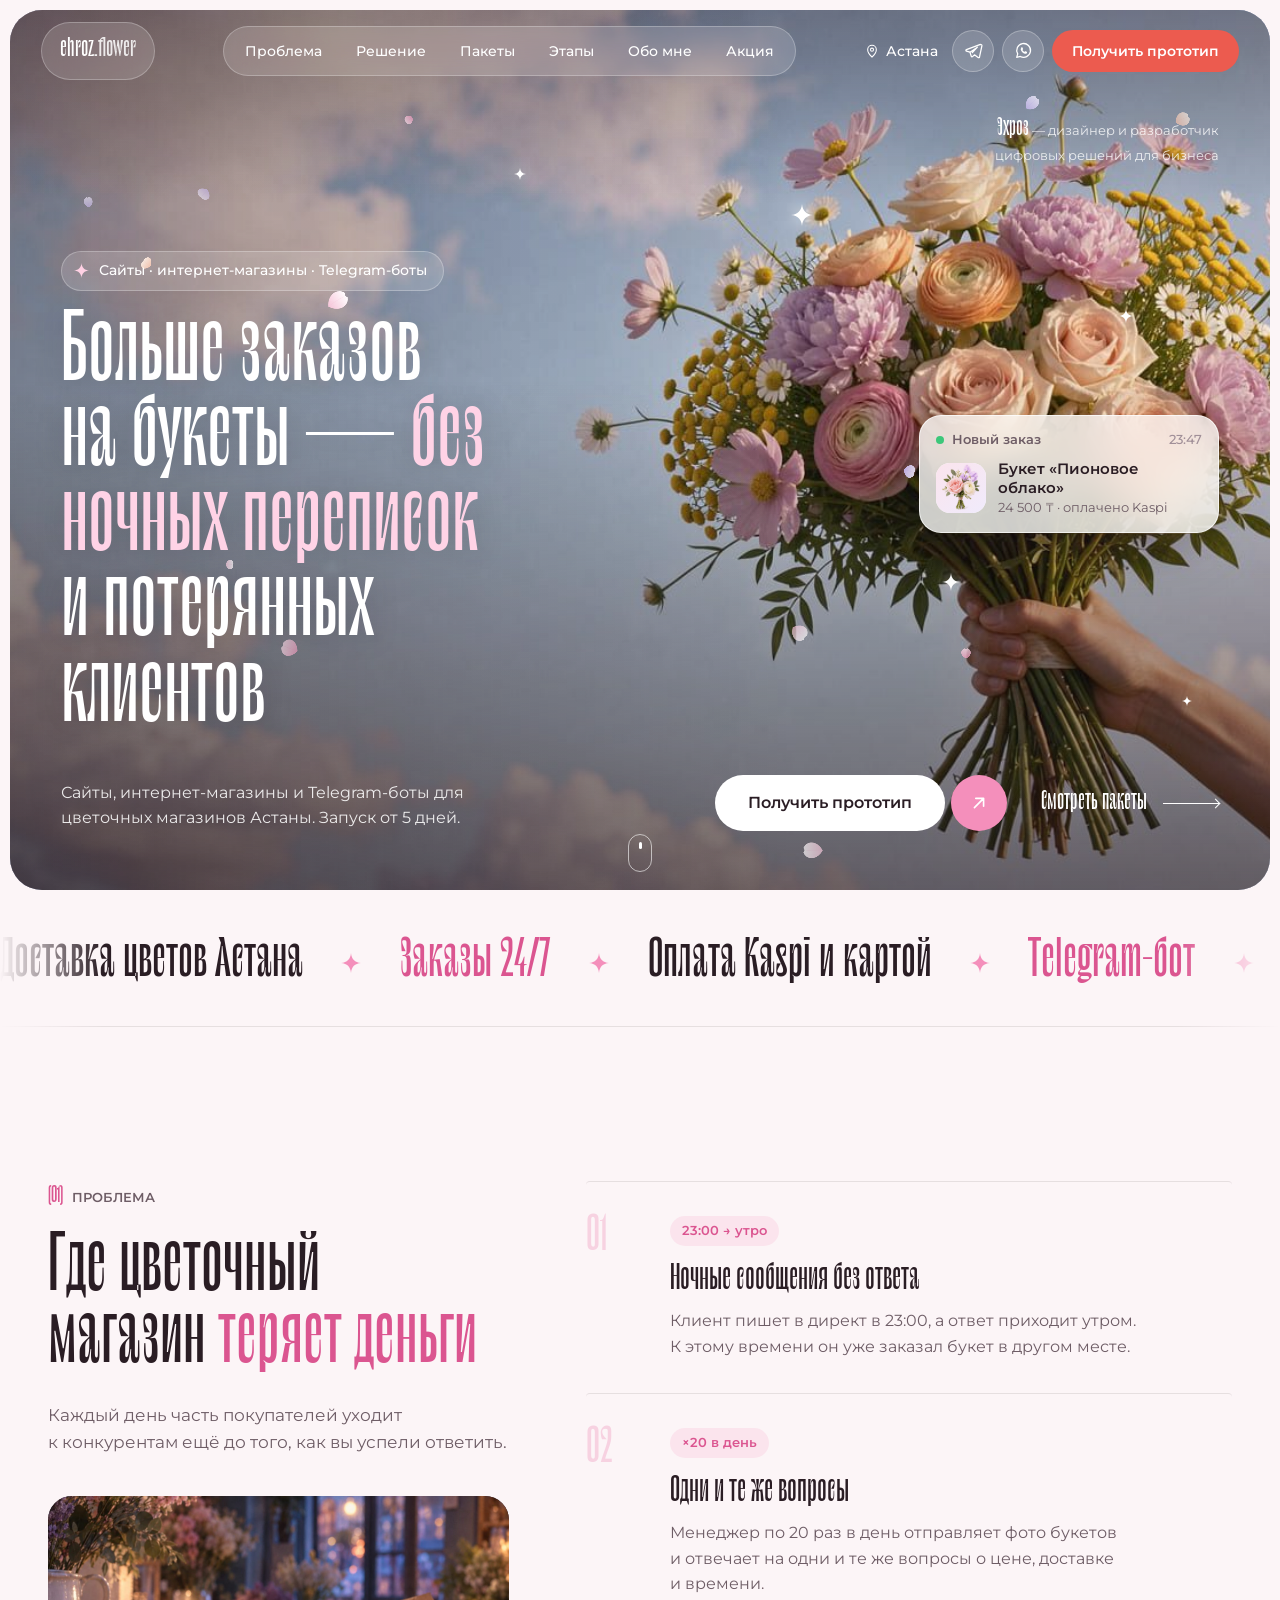
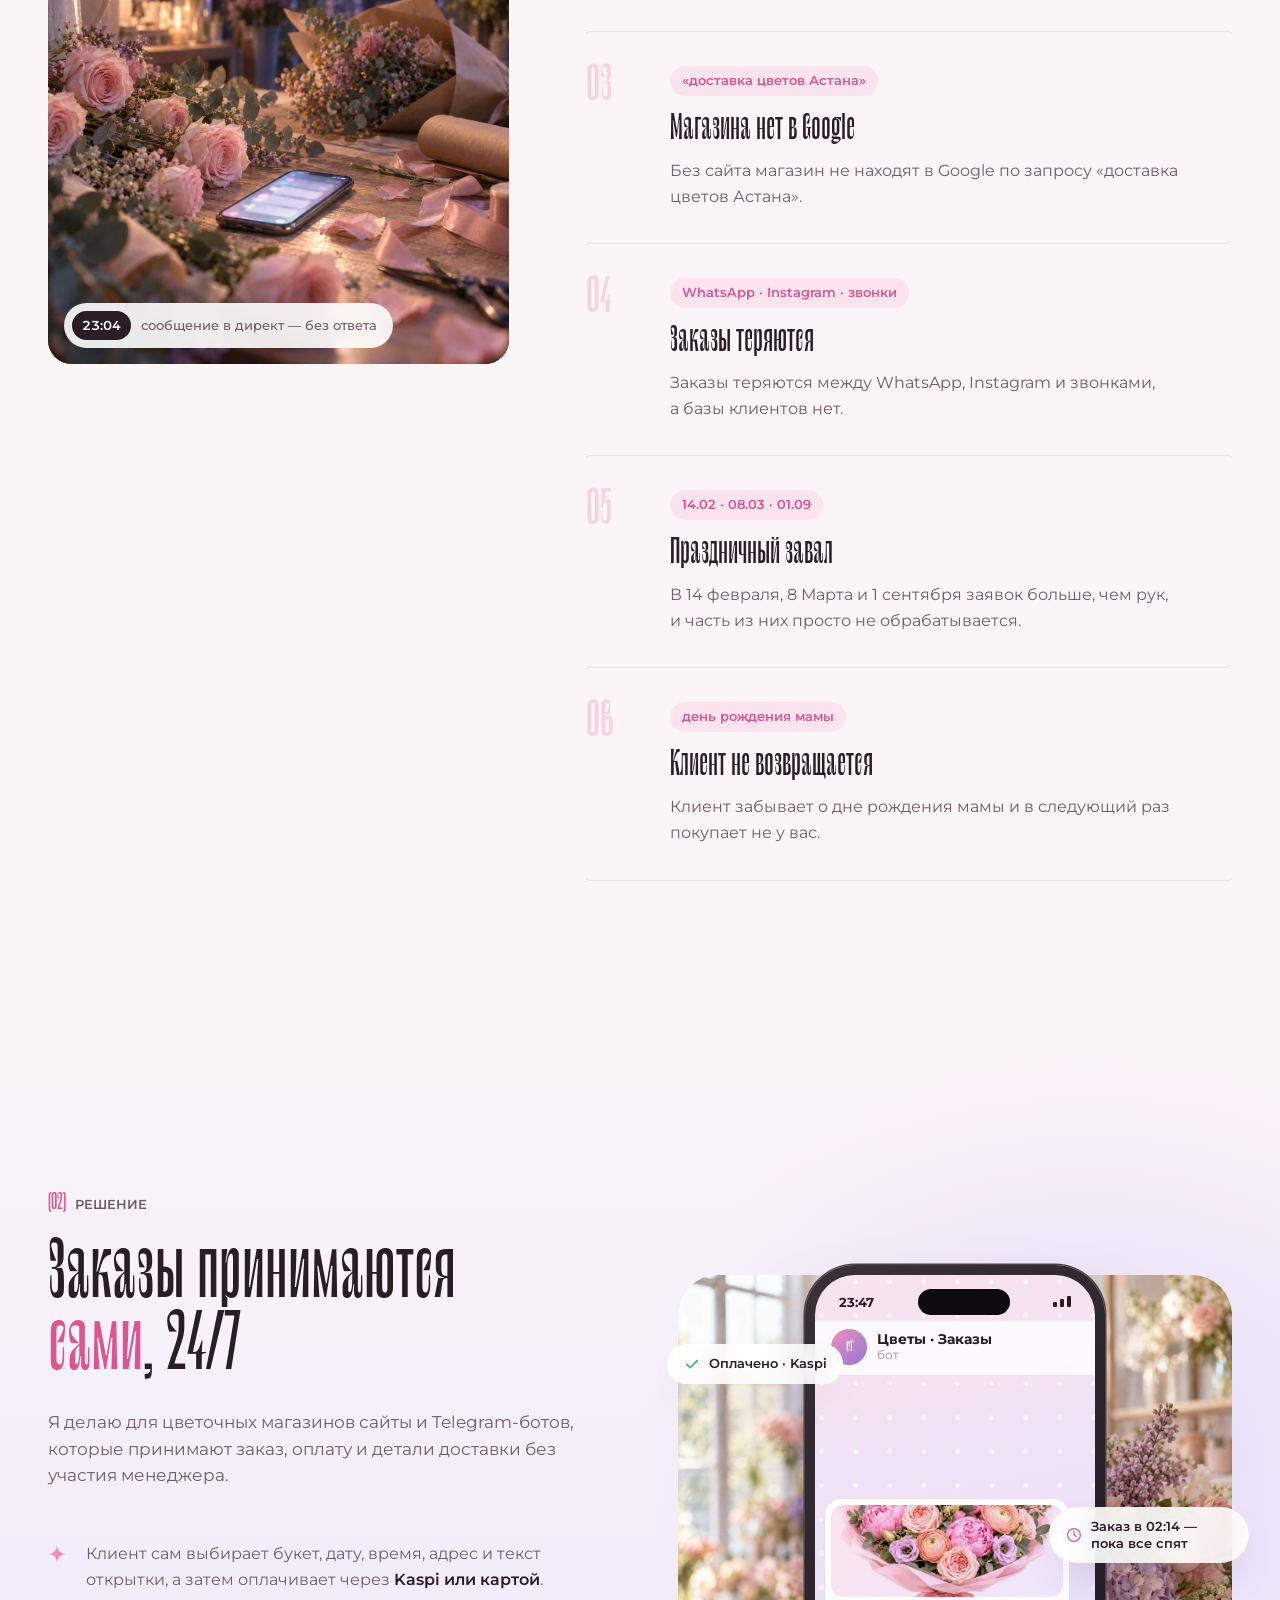
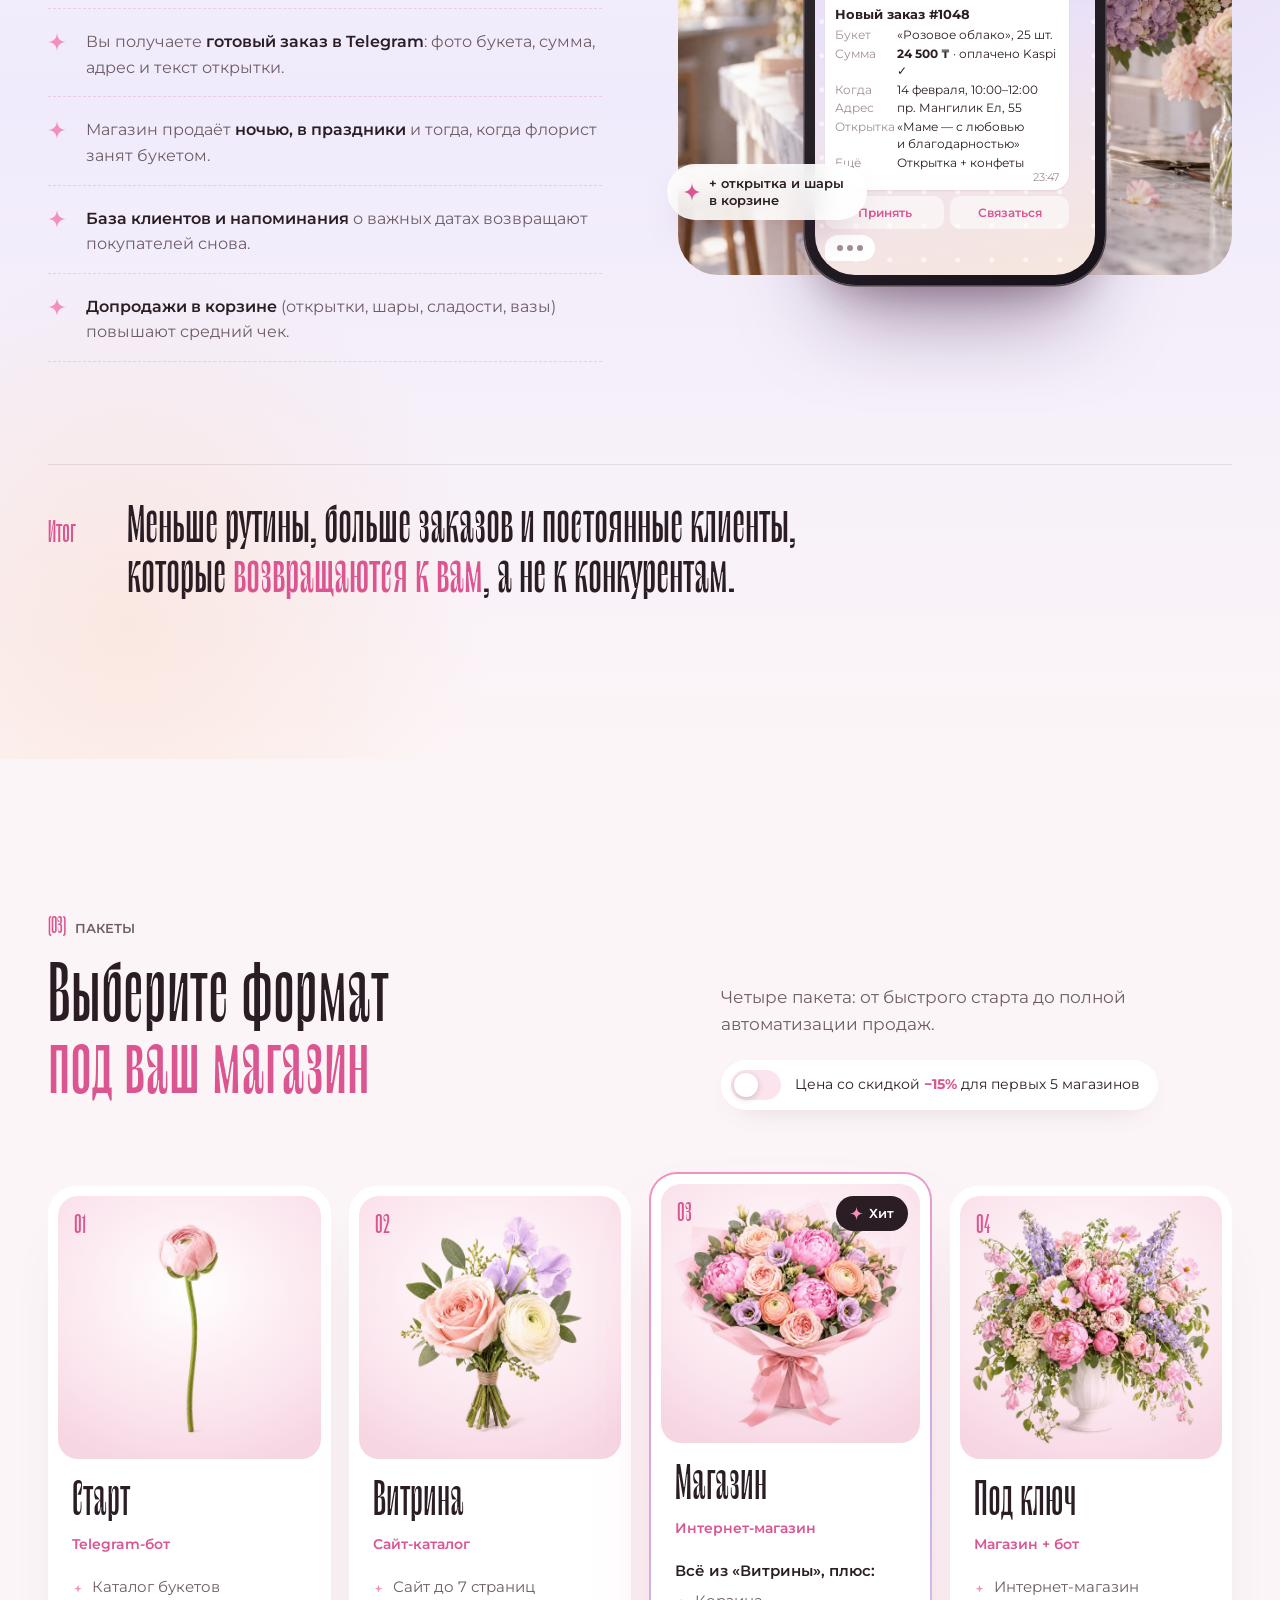
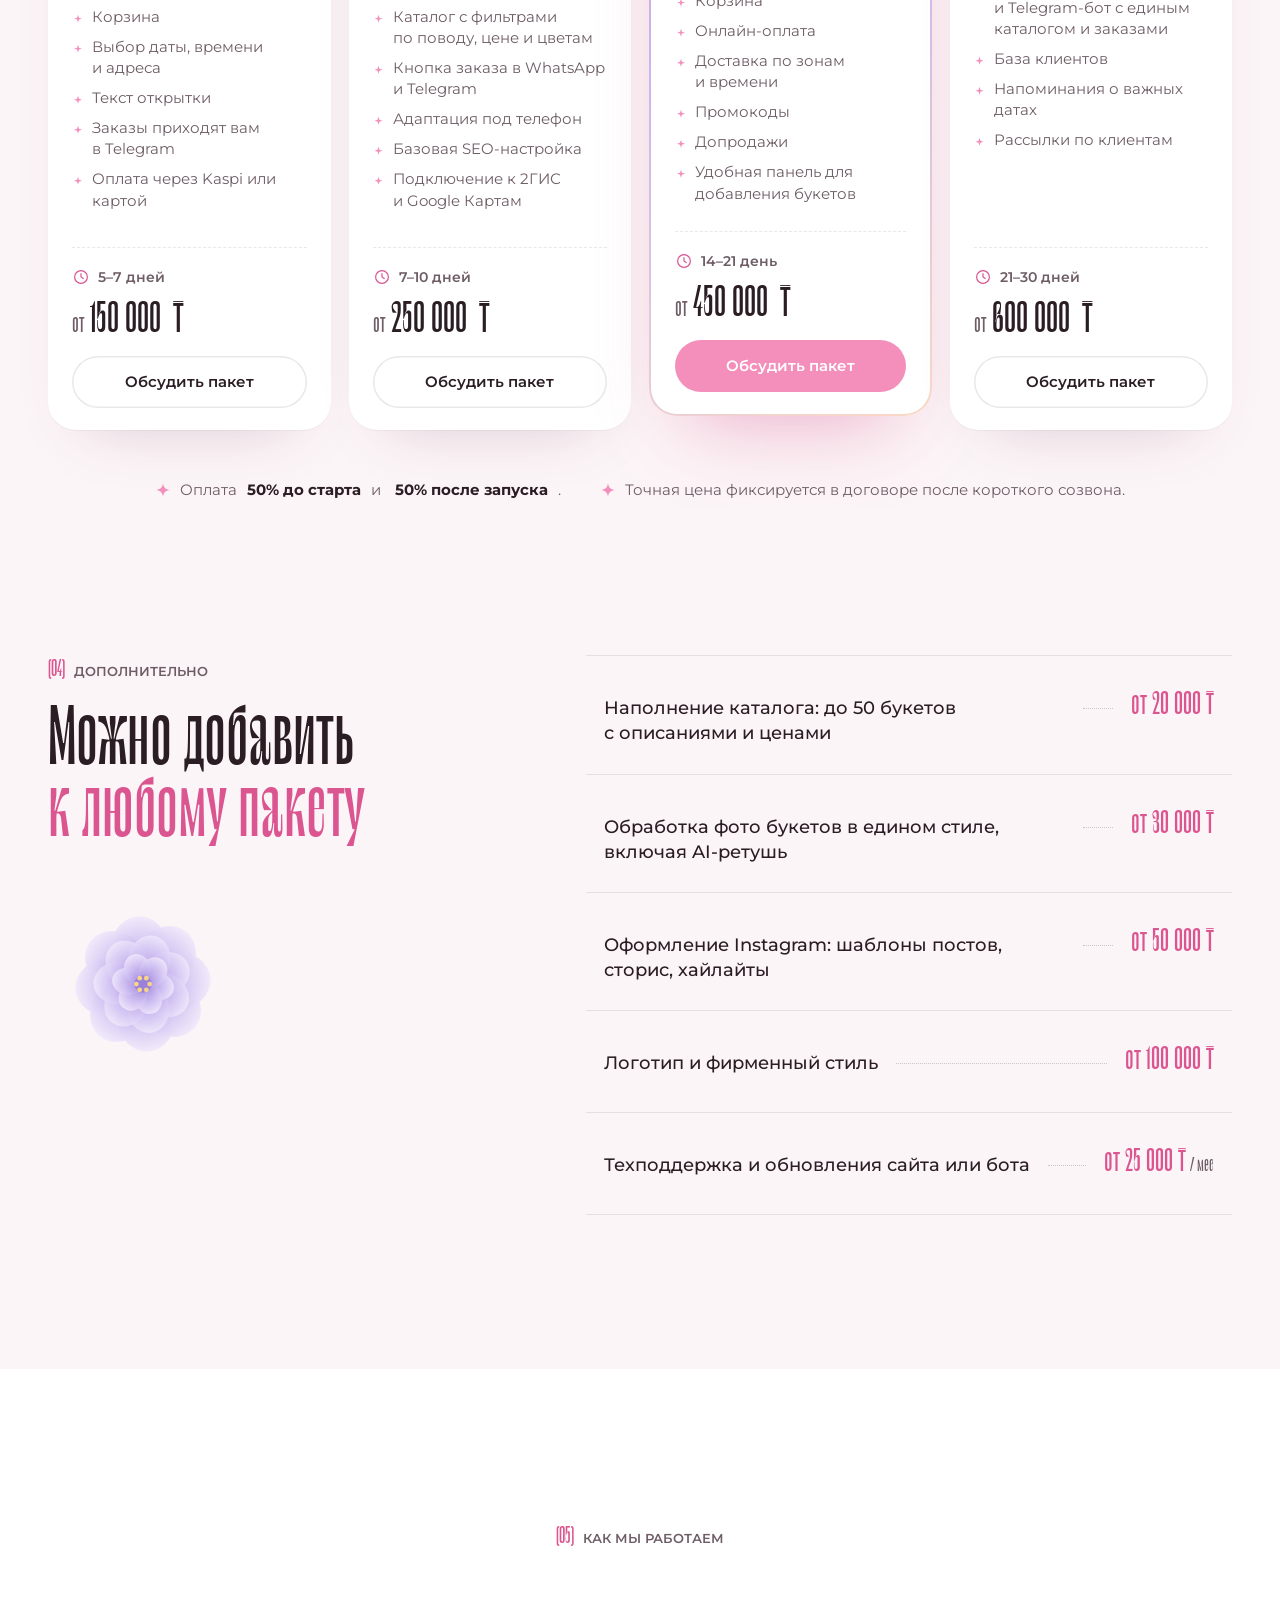
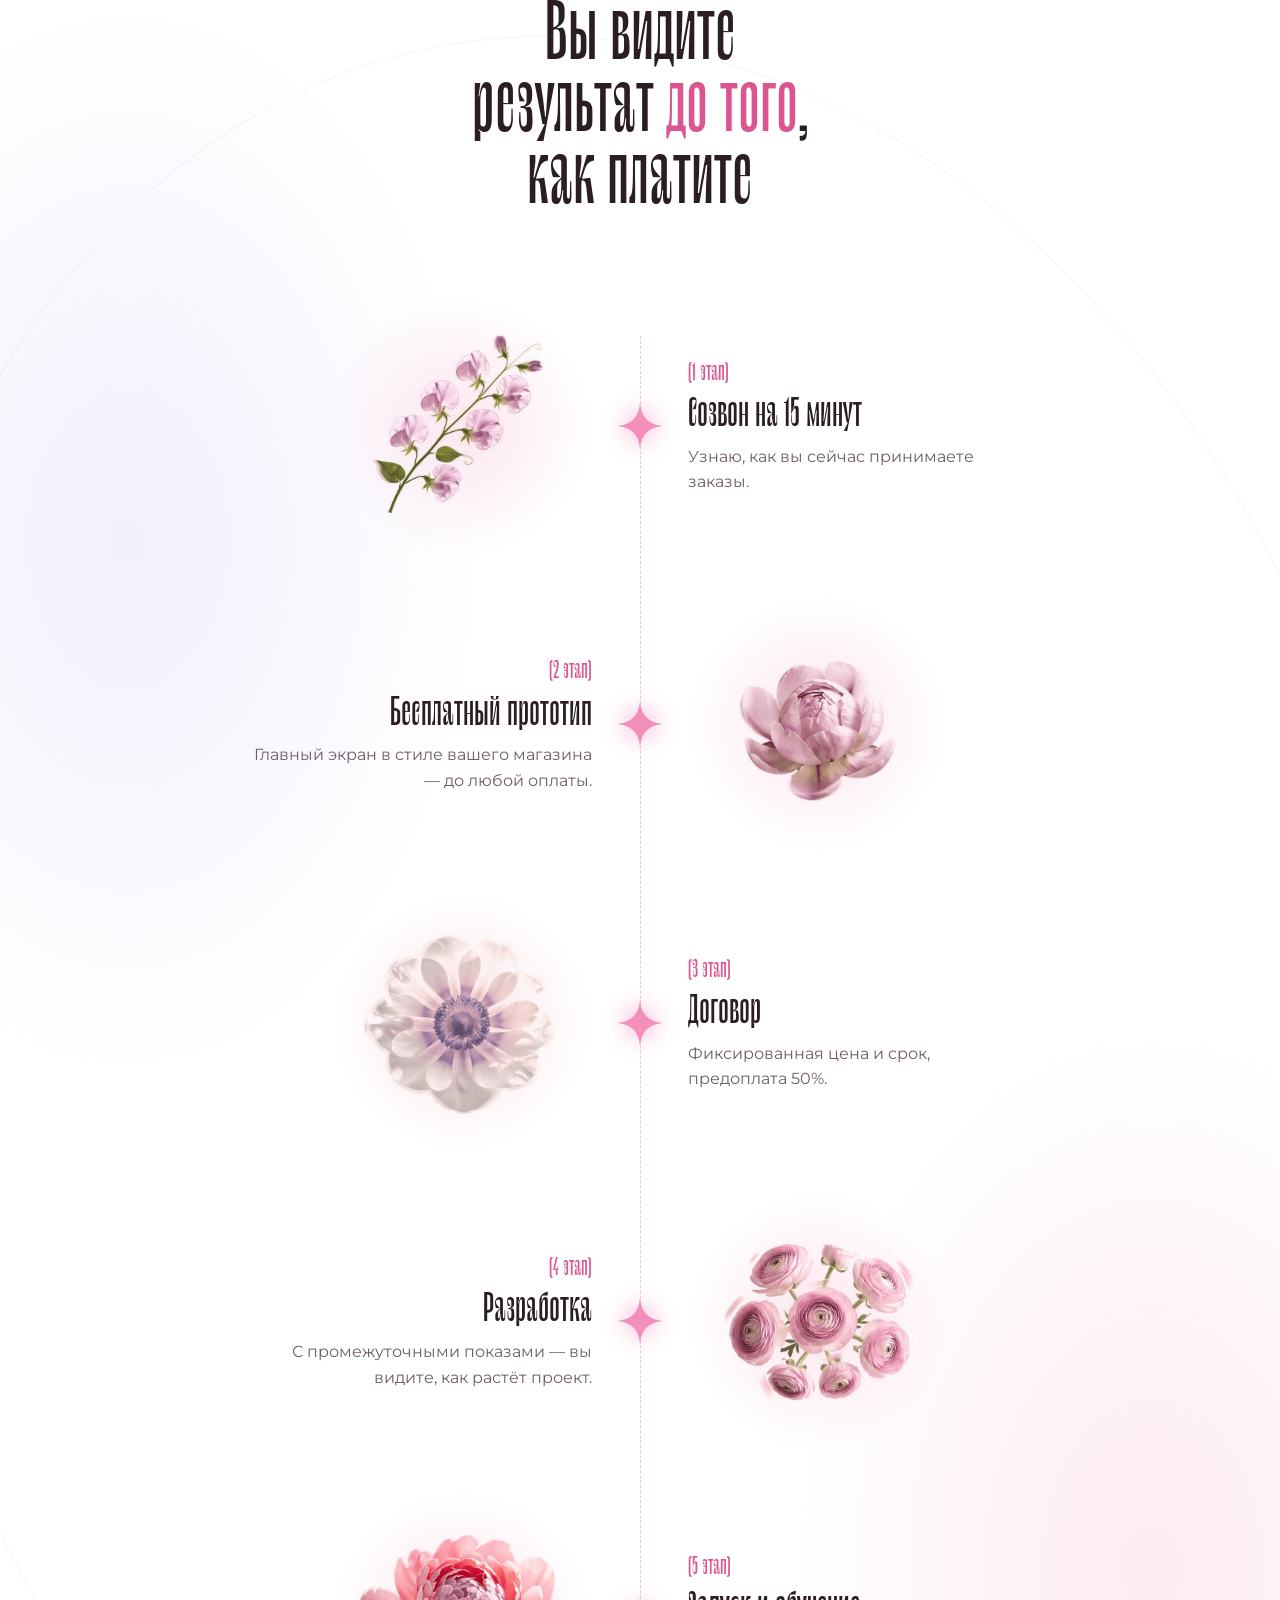
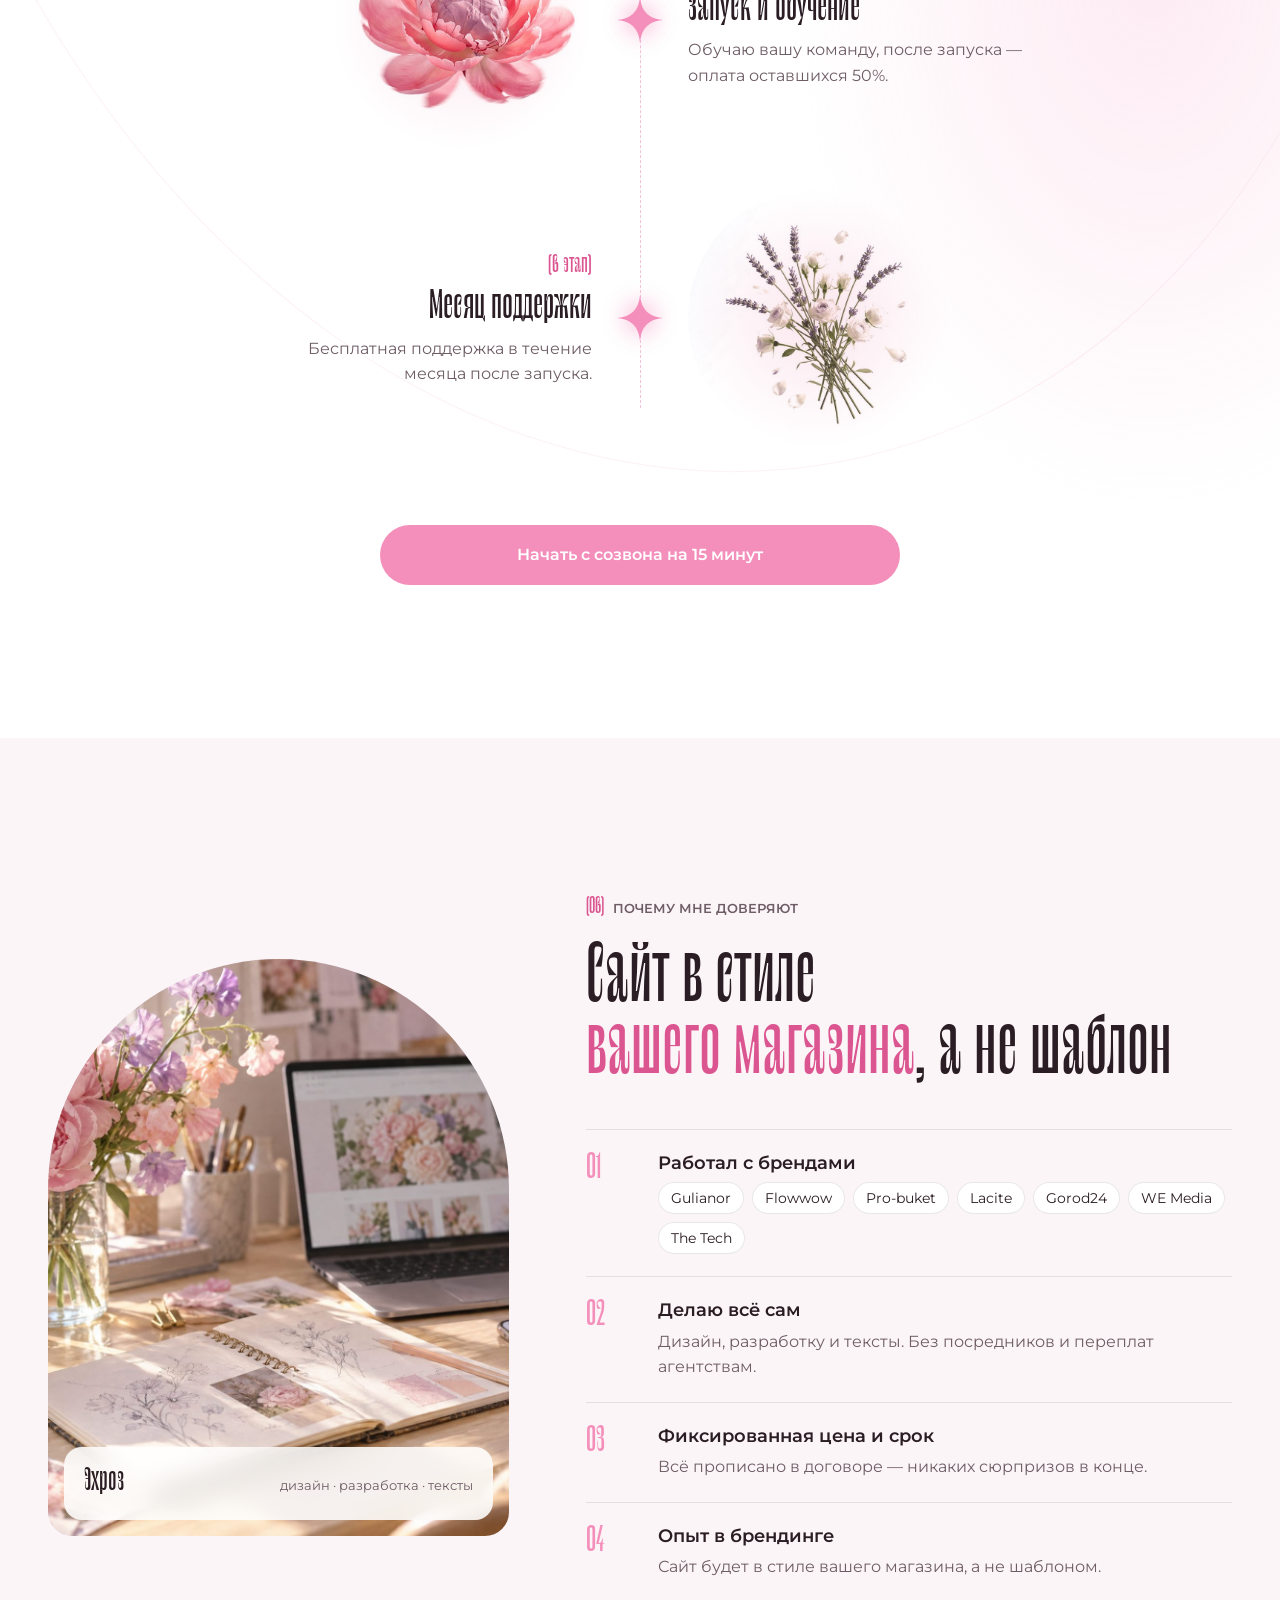
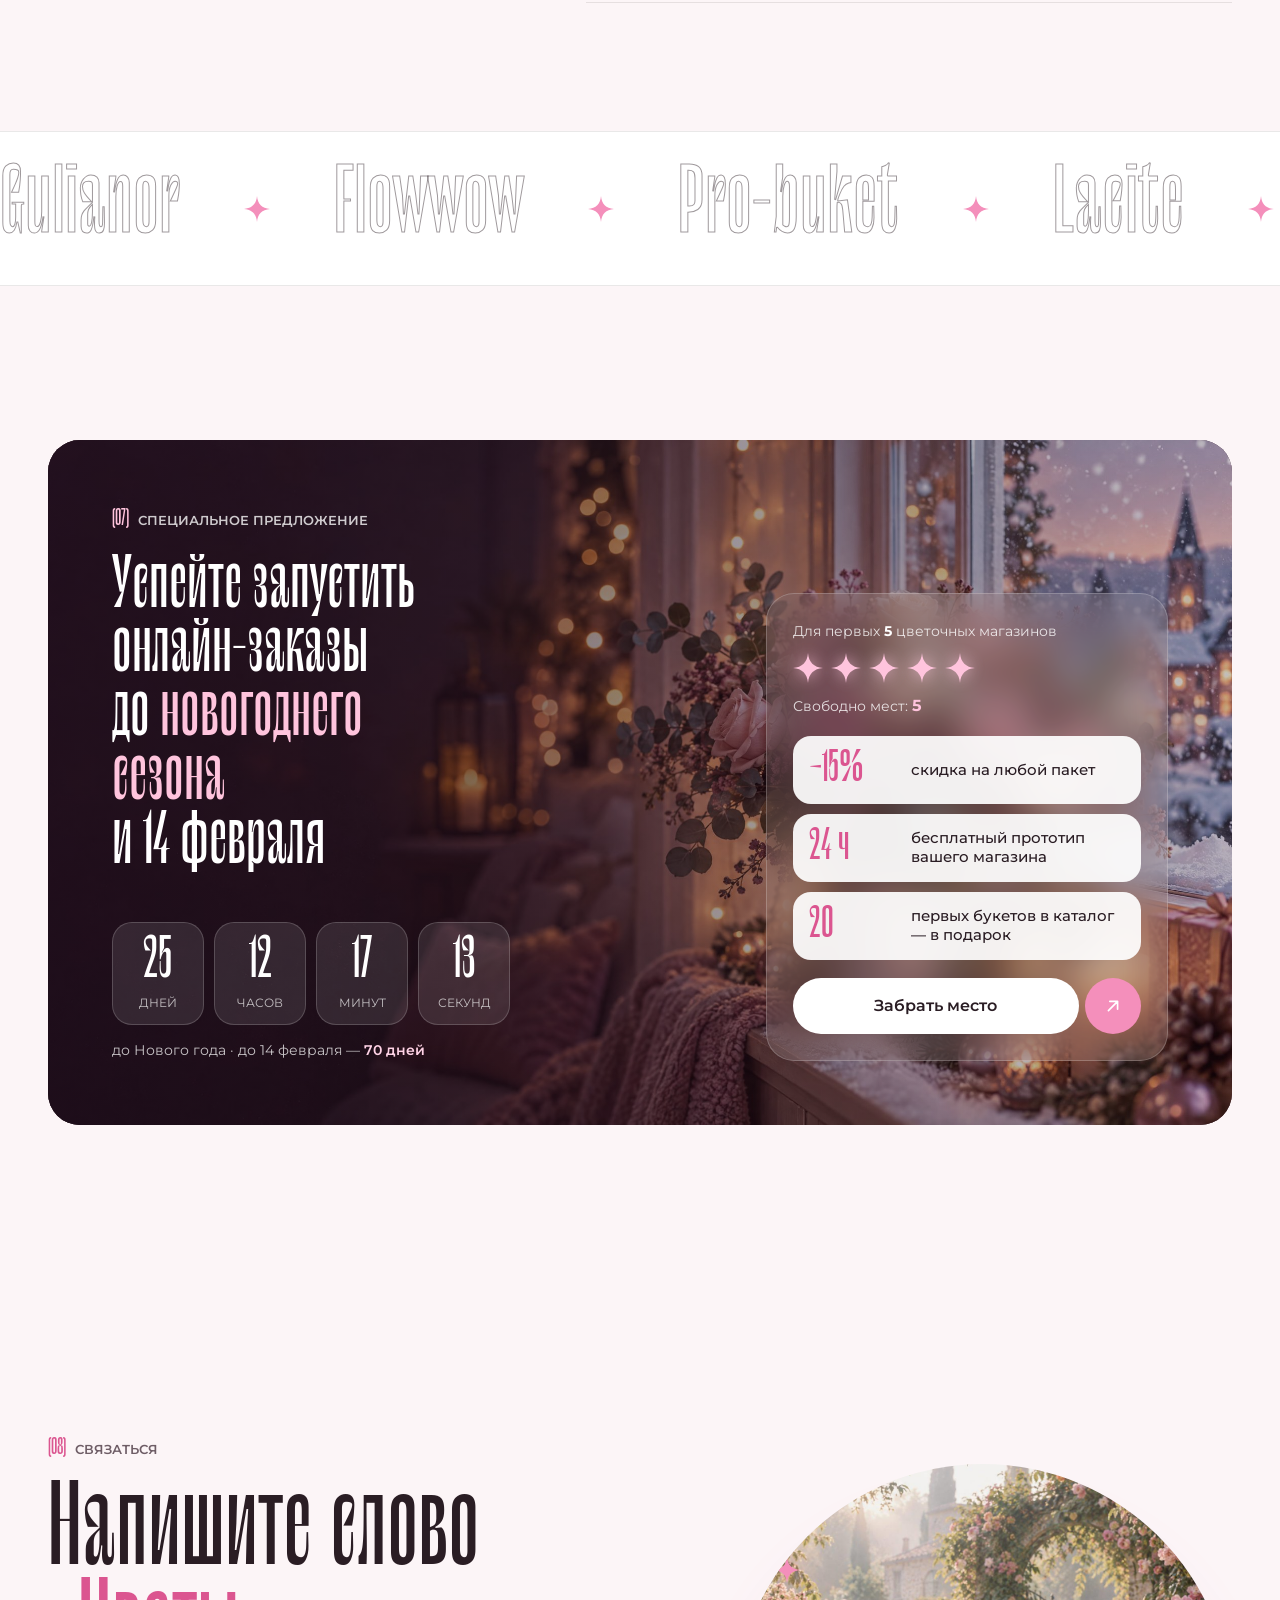
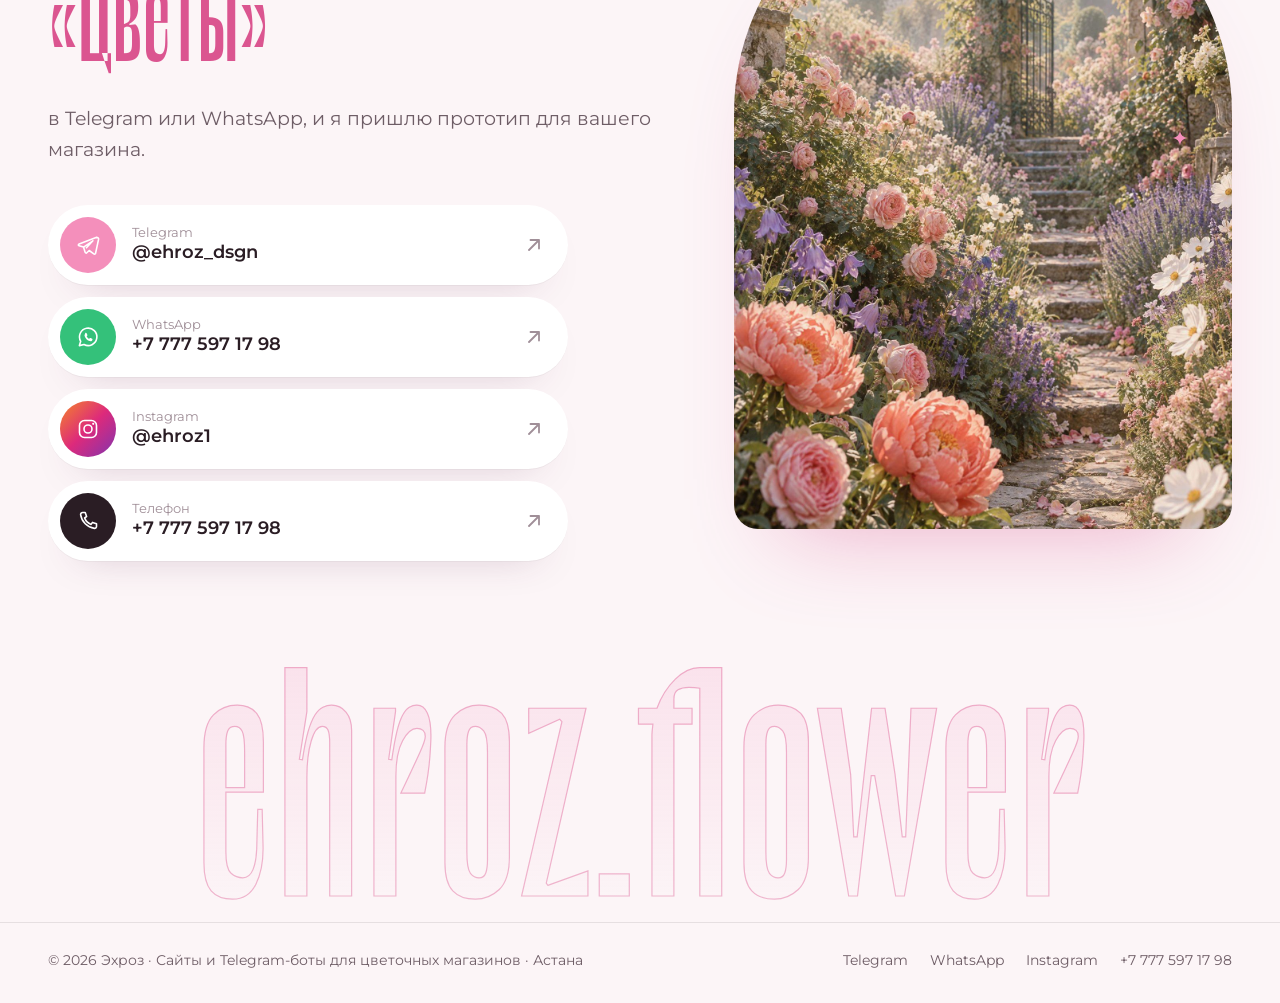
==== index.html @ 51ed37a9 "Add generated photos Install all 16 photos (compressed JPEGs, near-white backgrounds of pack and ste" ====
<!doctype html>
<html lang="ru" class="no-js">
<head>
  <meta charset="utf-8">
  <meta name="viewport" content="width=device-width, initial-scale=1, viewport-fit=cover">
  <title>Сайты и Telegram-боты для цветочных магазинов Астаны · ehroz.flower</title>
  <meta name="description" content="Больше заказов на букеты — без ночных переписок и потерянных клиентов. Сайты, интернет-магазины и Telegram-боты для цветочных магазинов Астаны. Запуск от 5 дней.">
  <meta name="theme-color" content="#FCF5F7">
  <meta property="og:type" content="website">
  <meta property="og:locale" content="ru_RU">
  <meta property="og:title" content="Больше заказов на букеты — без ночных переписок">
  <meta property="og:description" content="Сайты, интернет-магазины и Telegram-боты для цветочных магазинов Астаны. Запуск от 5 дней.">
  <meta property="og:image" content="https://dsgn.ehroz.picta.cc/assets/img/og.jpg">
  <meta name="twitter:card" content="summary_large_image">
  <link rel="icon" href="assets/favicon.svg" type="image/svg+xml">
  <link rel="preconnect" href="https://fonts.googleapis.com">
  <link rel="preconnect" href="https://fonts.gstatic.com" crossorigin>
  <link href="https://fonts.googleapis.com/css2?family=Montserrat:ital,wght@0,300;0,400;0,500;0,600;0,700;1,300;1,400;1,500&display=swap" rel="stylesheet">
  <link rel="stylesheet" href="css/style.css">
  <script>document.documentElement.classList.replace('no-js', 'js');</script>
  <script src="js/config.js" defer></script>
  <script src="js/main.js" defer></script>
</head>
<body>

  <!-- Иконки -->
  <svg width="0" height="0" style="position:absolute" aria-hidden="true">
    <symbol id="i-spark" viewBox="0 0 24 24"><path d="M12 0c.6 7.4 4.6 11.4 12 12-7.4.6-11.4 4.6-12 12-.6-7.4-4.6-11.4-12-12C7.4 11.4 11.4 7.4 12 0Z" fill="currentColor"/></symbol>
    <symbol id="i-arrow-ur" viewBox="0 0 24 24"><path d="M7 17 17 7M8.5 7H17v8.5" fill="none" stroke="currentColor" stroke-width="1.8" stroke-linecap="round" stroke-linejoin="round"/></symbol>
    <symbol id="i-arrow-r" viewBox="0 0 24 24"><path d="M4 12h16m-6-6 6 6-6 6" fill="none" stroke="currentColor" stroke-width="1.6" stroke-linecap="round" stroke-linejoin="round"/></symbol>
    <symbol id="i-tg" viewBox="0 0 24 24"><path d="M20.7 4.2 3.1 11c-1 .4-1 1.4 0 1.7l4.4 1.4 1.7 5.3c.2.7 1.1.9 1.6.4l2.4-2.3 4.6 3.4c.7.5 1.6.1 1.8-.7l3-14c.2-1.1-.8-1.9-1.9-1.5Z" fill="none" stroke="currentColor" stroke-width="1.6" stroke-linejoin="round"/><path d="m7.6 14.1 9.3-6.3-6.9 7.4" fill="none" stroke="currentColor" stroke-width="1.6" stroke-linejoin="round"/></symbol>
    <symbol id="i-wa" viewBox="0 0 24 24"><path d="m3.4 20.6 1.3-4.3A8.7 8.7 0 1 1 8 19.5l-4.6 1.1Z" fill="none" stroke="currentColor" stroke-width="1.6" stroke-linejoin="round"/><path d="M9.2 8.2c.3-.4.7-.4 1-.3.3 0 .5.2.6.5l.6 1.5c.1.3 0 .5-.1.7l-.5.6c-.1.2-.1.4 0 .6.5.8 1.1 1.4 1.9 1.9.2.1.4.1.6 0l.6-.6c.2-.2.5-.2.7-.1l1.5.7c.3.1.4.4.4.7 0 .6-.3 1.2-.8 1.5-.6.3-1.3.4-2 .2-1.1-.3-2.2-.9-3.2-1.9-1-1-1.6-2-1.9-3.1-.2-.7-.1-1.5.4-2.1Z" fill="currentColor"/></symbol>
    <symbol id="i-pin" viewBox="0 0 24 24"><path d="M12 21s-6.5-5.8-6.5-11A6.5 6.5 0 0 1 18.5 10c0 5.2-6.5 11-6.5 11Z" fill="none" stroke="currentColor" stroke-width="1.6"/><circle cx="12" cy="10" r="2.3" fill="none" stroke="currentColor" stroke-width="1.6"/></symbol>
    <symbol id="i-clock" viewBox="0 0 24 24"><circle cx="12" cy="12" r="8.5" fill="none" stroke="currentColor" stroke-width="1.6"/><path d="M12 7.5V12l3 2" fill="none" stroke="currentColor" stroke-width="1.6" stroke-linecap="round"/></symbol>
    <symbol id="i-check" viewBox="0 0 24 24"><path d="m5 12.5 4.5 4.5L19 7.5" fill="none" stroke="currentColor" stroke-width="2" stroke-linecap="round" stroke-linejoin="round"/></symbol>
    <symbol id="i-ig" viewBox="0 0 24 24"><rect x="3.5" y="3.5" width="17" height="17" rx="5" fill="none" stroke="currentColor" stroke-width="1.6"/><circle cx="12" cy="12" r="4" fill="none" stroke="currentColor" stroke-width="1.6"/><circle cx="17.2" cy="6.8" r="1.1" fill="currentColor"/></symbol>
    <symbol id="i-phone" viewBox="0 0 24 24"><path d="M6.6 3.5h2.6l1.4 4-2 1.4a11 11 0 0 0 6.5 6.5l1.4-2 4 1.4v2.6a2 2 0 0 1-2.1 2A16.5 16.5 0 0 1 4.6 5.6a2 2 0 0 1 2-2.1Z" fill="none" stroke="currentColor" stroke-width="1.6" stroke-linejoin="round"/></symbol>
    <symbol id="i-grid" viewBox="0 0 24 24"><rect x="4" y="4" width="7" height="7" rx="2" fill="none" stroke="currentColor" stroke-width="1.6"/><rect x="13" y="4" width="7" height="7" rx="2" fill="none" stroke="currentColor" stroke-width="1.6"/><rect x="4" y="13" width="7" height="7" rx="2" fill="none" stroke="currentColor" stroke-width="1.6"/><rect x="13" y="13" width="7" height="7" rx="3.5" fill="none" stroke="currentColor" stroke-width="1.6"/></symbol>
  </svg>

  <!-- Интро -->
  <div class="intro" data-intro aria-hidden="true">
    <svg class="intro__bloom" viewBox="-100 -100 200 200">
      <defs>
        <radialGradient id="ip1" cx=".5" cy=".95" r=".95"><stop offset="0" stop-color="#E0588F"/><stop offset=".55" stop-color="#F59DC0"/><stop offset="1" stop-color="#FDE3EC"/></radialGradient>
        <radialGradient id="ip2" cx=".5" cy=".95" r=".95"><stop offset="0" stop-color="#9C84DE"/><stop offset=".6" stop-color="#C9B8F0"/><stop offset="1" stop-color="#F3EEFD"/></radialGradient>
      </defs>
      <g transform="rotate(0)"><ellipse cx="0" cy="-44" rx="21" ry="42" fill="url(#ip1)" style="--i:0"/></g>
      <g transform="rotate(45)"><ellipse cx="0" cy="-44" rx="21" ry="42" fill="url(#ip1)" style="--i:1"/></g>
      <g transform="rotate(90)"><ellipse cx="0" cy="-44" rx="21" ry="42" fill="url(#ip1)" style="--i:2"/></g>
      <g transform="rotate(135)"><ellipse cx="0" cy="-44" rx="21" ry="42" fill="url(#ip1)" style="--i:3"/></g>
      <g transform="rotate(180)"><ellipse cx="0" cy="-44" rx="21" ry="42" fill="url(#ip1)" style="--i:4"/></g>
      <g transform="rotate(225)"><ellipse cx="0" cy="-44" rx="21" ry="42" fill="url(#ip1)" style="--i:5"/></g>
      <g transform="rotate(270)"><ellipse cx="0" cy="-44" rx="21" ry="42" fill="url(#ip1)" style="--i:6"/></g>
      <g transform="rotate(315)"><ellipse cx="0" cy="-44" rx="21" ry="42" fill="url(#ip1)" style="--i:7"/></g>
      <g transform="rotate(22.5)"><ellipse cx="0" cy="-28" rx="14" ry="28" fill="url(#ip2)" style="--i:8"/></g>
      <g transform="rotate(112.5)"><ellipse cx="0" cy="-28" rx="14" ry="28" fill="url(#ip2)" style="--i:9"/></g>
      <g transform="rotate(202.5)"><ellipse cx="0" cy="-28" rx="14" ry="28" fill="url(#ip2)" style="--i:10"/></g>
      <g transform="rotate(292.5)"><ellipse cx="0" cy="-28" rx="14" ry="28" fill="url(#ip2)" style="--i:11"/></g>
      <circle cx="0" cy="0" r="9" fill="#F2C35B" style="--i:12"/>
    </svg>
    <p class="intro__word">ehroz<em>.flower</em></p>
  </div>

  <!-- Навигация -->
  <header class="nav" data-nav>
    <a class="nav__logo" href="#top" aria-label="ehroz.flower — на главную">ehroz<em>.flower</em></a>
    <nav class="nav__menu" aria-label="Основная навигация">
      <a href="#problem">Проблема</a>
      <a href="#solution">Решение</a>
      <a href="#packages">Пакеты</a>
      <a href="#process">Этапы</a>
      <a href="#trust">Обо мне</a>
      <a href="#offer">Акция</a>
    </nav>
    <div class="nav__actions">
      <span class="nav__city"><svg><use href="#i-pin"/></svg>Астана</span>
      <a class="icon-btn" href="https://t.me/ehroz_dsgn" data-link="telegram" aria-label="Написать в Telegram"><svg><use href="#i-tg"/></svg></a>
      <a class="icon-btn" href="https://wa.me/77775971798" data-link="whatsapp" aria-label="Написать в WhatsApp"><svg><use href="#i-wa"/></svg></a>
      <a class="btn btn--coral btn--sm nav__cta magnetic" href="#contact">Получить прототип</a>
      <button class="nav__burger" type="button" aria-label="Открыть меню" aria-expanded="false" aria-controls="mmenu" data-burger><span></span><span></span></button>
    </div>
  </header>

  <div class="mmenu" id="mmenu" data-mmenu>
    <nav class="mmenu__links" aria-label="Мобильная навигация">
      <a href="#problem"><i>01</i>Проблема</a>
      <a href="#solution"><i>02</i>Решение</a>
      <a href="#packages"><i>03</i>Пакеты</a>
      <a href="#process"><i>04</i>Этапы</a>
      <a href="#trust"><i>05</i>Обо мне</a>
      <a href="#offer"><i>06</i>Акция</a>
      <a href="#contact"><i>07</i>Контакты</a>
    </nav>
    <div class="mmenu__foot">
      <a class="btn btn--pink" href="https://t.me/ehroz_dsgn" data-link="telegram"><svg><use href="#i-tg"/></svg>Telegram</a>
      <a class="btn btn--ghost" href="https://wa.me/77775971798" data-link="whatsapp"><svg><use href="#i-wa"/></svg>WhatsApp</a>
    </div>
  </div>

  <main>
    <!-- 1. Обложка -->
    <section class="hero" id="top">
      <div class="hero__frame">
        <div class="hero__media media" data-media data-hero-media>
          <img src="assets/img/hero.jpg" alt="Пышный букет пастельных цветов на фоне неба" fetchpriority="high">
          <div class="media__fallback hero__fallback">
            <span class="blob blob--1"></span><span class="blob blob--2"></span><span class="blob blob--3"></span><span class="blob blob--4"></span>
            <div class="hero__bouquet" data-bloom="hero"></div>
          </div>
        </div>
        <div class="hero__shade"></div>
        <canvas class="petals" data-petals="28" aria-hidden="true"></canvas>
        <div class="sparks" aria-hidden="true">
          <svg class="spark" style="--x:62%;--y:22%;--s:22px;--d:.2s"><use href="#i-spark"/></svg>
          <svg class="spark" style="--x:88%;--y:34%;--s:14px;--d:1.4s"><use href="#i-spark"/></svg>
          <svg class="spark" style="--x:74%;--y:64%;--s:18px;--d:2.1s"><use href="#i-spark"/></svg>
          <svg class="spark" style="--x:40%;--y:18%;--s:12px;--d:.9s"><use href="#i-spark"/></svg>
          <svg class="spark" style="--x:93%;--y:78%;--s:10px;--d:2.8s"><use href="#i-spark"/></svg>
        </div>

        <div class="hero__content" data-hero-content>
          <p class="hero__eyebrow"><svg><use href="#i-spark"/></svg>Сайты · интернет-магазины · Telegram-боты</p>
          <h1 class="hero__title" data-split>Больше заказов на&nbsp;букеты — <em>без ночных переписок</em> и&nbsp;потерянных клиентов</h1>
          <div class="hero__row">
            <p class="hero__lead">Сайты, интернет-магазины и&nbsp;Telegram-боты для цветочных магазинов Астаны. Запуск от&nbsp;5&nbsp;дней.</p>
            <div class="hero__ctas">
              <a class="pill-cta magnetic" href="#contact"><span>Получить прототип</span><i><svg><use href="#i-arrow-ur"/></svg></i></a>
              <a class="link-line" href="#packages">Смотреть пакеты<span></span></a>
            </div>
          </div>
        </div>

        <aside class="toast" data-toast aria-hidden="true">
          <div class="toast__head"><span class="toast__dot"></span>Новый заказ<time data-toast-time>23:47</time></div>
          <div class="toast__body">
            <span class="toast__thumb"><img src="assets/img/pack-vitrina.jpg" alt=""></span>
            <div class="toast__text"><b data-toast-name>Букет «Пионовое облако»</b><span data-toast-meta>24&nbsp;500&nbsp;₸ · оплачено Kaspi</span></div>
          </div>
        </aside>

        <p class="hero__sign"><span data-text="name">Эхроз</span> — дизайнер и&nbsp;разработчик цифровых решений для&nbsp;бизнеса</p>
        <a class="hero__scroll" href="#problem" aria-label="Листать вниз"><span></span></a>
      </div>
    </section>

    <div class="ticker" aria-hidden="true">
      <div class="ticker__track">
        <div class="ticker__group">
          <span>Доставка цветов Астана</span><svg><use href="#i-spark"/></svg>
          <span>Заказы 24/7</span><svg><use href="#i-spark"/></svg>
          <span>Оплата Kaspi и картой</span><svg><use href="#i-spark"/></svg>
          <span>Telegram-бот</span><svg><use href="#i-spark"/></svg>
          <span>Интернет-магазин</span><svg><use href="#i-spark"/></svg>
          <span>Напоминания о важных датах</span><svg><use href="#i-spark"/></svg>
        </div>
        <div class="ticker__group">
          <span>Доставка цветов Астана</span><svg><use href="#i-spark"/></svg>
          <span>Заказы 24/7</span><svg><use href="#i-spark"/></svg>
          <span>Оплата Kaspi и картой</span><svg><use href="#i-spark"/></svg>
          <span>Telegram-бот</span><svg><use href="#i-spark"/></svg>
          <span>Интернет-магазин</span><svg><use href="#i-spark"/></svg>
          <span>Напоминания о важных датах</span><svg><use href="#i-spark"/></svg>
        </div>
      </div>
    </div>

    <!-- 2. Где теряются деньги -->
    <section class="section problem" id="problem">
      <div class="container problem__grid">
        <div class="problem__aside">
          <p class="label reveal"><span class="label__num">(01)</span>Проблема</p>
          <h2 class="h2" data-split>Где цветочный магазин <em>теряет деньги</em></h2>
          <p class="lead reveal">Каждый день часть покупателей уходит к&nbsp;конкурентам ещё до&nbsp;того, как вы успели ответить.</p>
          <figure class="problem__photo media reveal" data-media data-parallax>
            <img src="assets/img/night.jpg" alt="Телефон с непрочитанными сообщениями светится ночью на столе флориста" loading="lazy">
            <div class="media__fallback night">
              <div class="night__glow"></div>
              <div class="night__phone">
                <div class="night__msg">Здравствуйте! Есть букет на&nbsp;завтра к&nbsp;9:00?</div>
                <div class="night__msg night__msg--2">Можно с&nbsp;доставкой на&nbsp;Кенесары?</div>
                <div class="night__msg night__msg--3">Вы ещё работаете?</div>
              </div>
            </div>
            <figcaption class="problem__clock"><b>23:04</b>сообщение в&nbsp;директ — без&nbsp;ответа</figcaption>
          </figure>
        </div>

        <ol class="pains" data-stagger>
          <li class="pain reveal glow">
            <span class="pain__num">01</span>
            <div>
              <span class="chip">23:00 → утро</span>
              <h3>Ночные сообщения без ответа</h3>
              <p>Клиент пишет в&nbsp;директ в&nbsp;23:00, а&nbsp;ответ приходит утром. К&nbsp;этому времени он уже заказал букет в&nbsp;другом месте.</p>
            </div>
          </li>
          <li class="pain reveal glow">
            <span class="pain__num">02</span>
            <div>
              <span class="chip">×20 в день</span>
              <h3>Одни и те же вопросы</h3>
              <p>Менеджер по&nbsp;20&nbsp;раз в&nbsp;день отправляет фото букетов и&nbsp;отвечает на&nbsp;одни и&nbsp;те&nbsp;же вопросы о&nbsp;цене, доставке и&nbsp;времени.</p>
            </div>
          </li>
          <li class="pain reveal glow">
            <span class="pain__num">03</span>
            <div>
              <span class="chip">«доставка цветов Астана»</span>
              <h3>Магазина нет в&nbsp;Google</h3>
              <p>Без сайта магазин не&nbsp;находят в&nbsp;Google по&nbsp;запросу «доставка цветов Астана».</p>
            </div>
          </li>
          <li class="pain reveal glow">
            <span class="pain__num">04</span>
            <div>
              <span class="chip">WhatsApp · Instagram · звонки</span>
              <h3>Заказы теряются</h3>
              <p>Заказы теряются между WhatsApp, Instagram и&nbsp;звонками, а&nbsp;базы клиентов нет.</p>
            </div>
          </li>
          <li class="pain reveal glow">
            <span class="pain__num">05</span>
            <div>
              <span class="chip">14.02 · 08.03 · 01.09</span>
              <h3>Праздничный завал</h3>
              <p>В&nbsp;14&nbsp;февраля, 8&nbsp;Марта и&nbsp;1&nbsp;сентября заявок больше, чем рук, и&nbsp;часть из&nbsp;них просто не&nbsp;обрабатывается.</p>
            </div>
          </li>
          <li class="pain reveal glow">
            <span class="pain__num">06</span>
            <div>
              <span class="chip">день рождения мамы</span>
              <h3>Клиент не возвращается</h3>
              <p>Клиент забывает о&nbsp;дне рождения мамы и&nbsp;в&nbsp;следующий раз покупает не&nbsp;у&nbsp;вас.</p>
            </div>
          </li>
        </ol>
      </div>
    </section>

    <!-- 3. Решение -->
    <section class="section solution" id="solution">
      <div class="container solution__grid">
        <div class="solution__text">
          <p class="label reveal"><span class="label__num">(02)</span>Решение</p>
          <h2 class="h2" data-split>Заказы принимаются <em>сами</em>, 24/7</h2>
          <p class="lead reveal">Я делаю для цветочных магазинов сайты и&nbsp;Telegram-ботов, которые принимают заказ, оплату и&nbsp;детали доставки без участия менеджера.</p>
          <ul class="benefits" data-stagger>
            <li class="reveal"><svg><use href="#i-spark"/></svg><p>Клиент сам выбирает букет, дату, время, адрес и&nbsp;текст открытки, а&nbsp;затем оплачивает через <b>Kaspi или картой</b>.</p></li>
            <li class="reveal"><svg><use href="#i-spark"/></svg><p>Вы получаете <b>готовый заказ в&nbsp;Telegram</b>: фото букета, сумма, адрес и&nbsp;текст открытки.</p></li>
            <li class="reveal"><svg><use href="#i-spark"/></svg><p>Магазин продаёт <b>ночью, в&nbsp;праздники</b> и&nbsp;тогда, когда флорист занят букетом.</p></li>
            <li class="reveal"><svg><use href="#i-spark"/></svg><p><b>База клиентов и&nbsp;напоминания</b> о&nbsp;важных датах возвращают покупателей снова.</p></li>
            <li class="reveal"><svg><use href="#i-spark"/></svg><p><b>Допродажи в&nbsp;корзине</b> (открытки, шары, сладости, вазы) повышают средний чек.</p></li>
          </ul>
        </div>

        <div class="solution__visual reveal">
          <div class="solution__bg media" data-media>
            <img src="assets/img/studio.jpg" alt="" loading="lazy">
            <div class="media__fallback studio"><span class="blob blob--a"></span><span class="blob blob--b"></span><span class="blob blob--c"></span></div>
          </div>

          <div class="phone" data-phone>
            <div class="phone__screen">
              <div class="phone__status"><span>23:47</span><span class="phone__island"></span><span class="phone__icons"><i></i><i></i><i></i></span></div>
              <div class="tg-head">
                <span class="tg-head__ava">ef</span>
                <span class="tg-head__name"><b>Цветы · Заказы</b><small>бот</small></span>
              </div>
              <div class="tg-chat" data-chat>
                <div class="tg-msg tg-msg--order" data-msg>
                  <div class="tg-msg__photo"><img src="assets/img/pack-shop.jpg" alt="" loading="lazy"></div>
                  <p class="tg-msg__title">Новый заказ #1048</p>
                  <dl>
                    <div><dt>Букет</dt><dd>«Розовое облако», 25&nbsp;шт.</dd></div>
                    <div><dt>Сумма</dt><dd><b>24&nbsp;500&nbsp;₸</b> · оплачено Kaspi ✓</dd></div>
                    <div><dt>Когда</dt><dd>14 февраля, 10:00–12:00</dd></div>
                    <div><dt>Адрес</dt><dd>пр. Мангилик Ел, 55</dd></div>
                    <div><dt>Открытка</dt><dd>«Маме — с&nbsp;любовью и&nbsp;благодарностью»</dd></div>
                    <div><dt>Ещё</dt><dd>Открытка + конфеты</dd></div>
                  </dl>
                  <span class="tg-time">23:47</span>
                </div>
                <div class="tg-kb" data-msg><span>Принять</span><span>Связаться</span></div>
                <div class="tg-msg" data-msg>
                  <p><b>Новый заказ #1049</b> · 18&nbsp;900&nbsp;₸<br>Корзина «Нежность» — оплачено картой ✓</p>
                  <span class="tg-time">02:14</span>
                </div>
                <div class="tg-msg tg-msg--soft" data-msg>
                  <p>🔔 Напоминание отправлено клиенту: у&nbsp;мамы день рождения через 3&nbsp;дня</p>
                  <span class="tg-time">09:00</span>
                </div>
                <div class="tg-typing" data-typing><i></i><i></i><i></i></div>
              </div>
            </div>
          </div>

          <div class="float-chip float-chip--1"><svg><use href="#i-check"/></svg>Оплачено · Kaspi</div>
          <div class="float-chip float-chip--2"><svg><use href="#i-clock"/></svg>Заказ в&nbsp;02:14 — пока все спят</div>
          <div class="float-chip float-chip--3"><svg><use href="#i-spark"/></svg>+ открытка и&nbsp;шары в&nbsp;корзине</div>
        </div>
      </div>

      <div class="container">
        <blockquote class="result reveal">
          <span class="result__label">Итог</span>
          <p>Меньше рутины, больше заказов и&nbsp;постоянные клиенты, которые <em>возвращаются к&nbsp;вам</em>, а&nbsp;не&nbsp;к&nbsp;конкурентам.</p>
        </blockquote>
      </div>
    </section>

    <!-- 4. Пакеты -->
    <section class="section packages" id="packages">
      <div class="container">
        <div class="section-head">
          <div>
            <p class="label reveal"><span class="label__num">(03)</span>Пакеты</p>
            <h2 class="h2" data-split>Выберите формат <em>под ваш магазин</em></h2>
          </div>
          <div class="section-head__side reveal">
            <p class="lead">Четыре пакета: от&nbsp;быстрого старта до&nbsp;полной автоматизации продаж.</p>
            <label class="switch">
              <input type="checkbox" data-discount>
              <span class="switch__track"><span class="switch__thumb"></span></span>
              <span class="switch__text">Цена со&nbsp;скидкой <b>−15%</b> для&nbsp;первых 5&nbsp;магазинов</span>
            </label>
          </div>
        </div>

        <div class="packs" data-packs data-stagger>
          <article class="pack reveal glow">
            <div class="pack__media media" data-media>
              <img src="assets/img/pack-start.jpg" alt="Один бутон ранункулюса" loading="lazy">
              <div class="media__fallback" data-bloom="b1"></div>
              <span class="pack__index">01</span>
            </div>
            <div class="pack__body">
              <h3 class="pack__name">Старт</h3>
              <p class="pack__type">Telegram-бот</p>
              <ul class="pack__list">
                <li>Каталог букетов</li>
                <li>Корзина</li>
                <li>Выбор даты, времени и&nbsp;адреса</li>
                <li>Текст открытки</li>
                <li>Заказы приходят вам в&nbsp;Telegram</li>
                <li>Оплата через Kaspi или картой</li>
              </ul>
              <div class="pack__foot">
                <span class="pack__term"><svg><use href="#i-clock"/></svg>5–7 дней</span>
                <p class="pack__price"><small>от</small> <s class="pack__old">150&nbsp;000&nbsp;₸</s><span data-price="150000">150&nbsp;000</span>&nbsp;₸</p>
                <a class="btn btn--ghost btn--block" href="#contact" data-pack="Старт">Обсудить пакет</a>
              </div>
            </div>
          </article>

          <article class="pack reveal glow">
            <div class="pack__media media" data-media>
              <img src="assets/img/pack-vitrina.jpg" alt="Небольшой букет из трёх пастельных цветов" loading="lazy">
              <div class="media__fallback" data-bloom="b2"></div>
              <span class="pack__index">02</span>
            </div>
            <div class="pack__body">
              <h3 class="pack__name">Витрина</h3>
              <p class="pack__type">Сайт-каталог</p>
              <ul class="pack__list">
                <li>Сайт до&nbsp;7&nbsp;страниц</li>
                <li>Каталог с&nbsp;фильтрами по&nbsp;поводу, цене и&nbsp;цветам</li>
                <li>Кнопка заказа в&nbsp;WhatsApp и&nbsp;Telegram</li>
                <li>Адаптация под телефон</li>
                <li>Базовая SEO-настройка</li>
                <li>Подключение к&nbsp;2ГИС и&nbsp;Google Картам</li>
              </ul>
              <div class="pack__foot">
                <span class="pack__term"><svg><use href="#i-clock"/></svg>7–10 дней</span>
                <p class="pack__price"><small>от</small> <s class="pack__old">250&nbsp;000&nbsp;₸</s><span data-price="250000">250&nbsp;000</span>&nbsp;₸</p>
                <a class="btn btn--ghost btn--block" href="#contact" data-pack="Витрина">Обсудить пакет</a>
              </div>
            </div>
          </article>

          <article class="pack pack--hit reveal glow">
            <div class="pack__media media" data-media>
              <img src="assets/img/pack-shop.jpg" alt="Пышный букет в розовой упаковке" loading="lazy">
              <div class="media__fallback" data-bloom="b3"></div>
              <span class="pack__index">03</span>
              <span class="pack__badge"><svg><use href="#i-spark"/></svg>Хит</span>
            </div>
            <div class="pack__body">
              <h3 class="pack__name">Магазин</h3>
              <p class="pack__type">Интернет-магазин</p>
              <ul class="pack__list">
                <li class="pack__plus">Всё из&nbsp;«Витрины», плюс:</li>
                <li>Корзина</li>
                <li>Онлайн-оплата</li>
                <li>Доставка по&nbsp;зонам и&nbsp;времени</li>
                <li>Промокоды</li>
                <li>Допродажи</li>
                <li>Удобная панель для добавления букетов</li>
              </ul>
              <div class="pack__foot">
                <span class="pack__term"><svg><use href="#i-clock"/></svg>14–21 день</span>
                <p class="pack__price"><small>от</small> <s class="pack__old">450&nbsp;000&nbsp;₸</s><span data-price="450000">450&nbsp;000</span>&nbsp;₸</p>
                <a class="btn btn--pink btn--block" href="#contact" data-pack="Магазин">Обсудить пакет</a>
              </div>
            </div>
          </article>

          <article class="pack reveal glow">
            <div class="pack__media media" data-media>
              <img src="assets/img/pack-full.jpg" alt="Роскошная цветочная композиция в вазе" loading="lazy">
              <div class="media__fallback" data-bloom="b4"></div>
              <span class="pack__index">04</span>
            </div>
            <div class="pack__body">
              <h3 class="pack__name">Под ключ</h3>
              <p class="pack__type">Магазин + бот</p>
              <ul class="pack__list">
                <li>Интернет-магазин и&nbsp;Telegram-бот с&nbsp;единым каталогом и&nbsp;заказами</li>
                <li>База клиентов</li>
                <li>Напоминания о&nbsp;важных датах</li>
                <li>Рассылки по&nbsp;клиентам</li>
              </ul>
              <div class="pack__foot">
                <span class="pack__term"><svg><use href="#i-clock"/></svg>21–30 дней</span>
                <p class="pack__price"><small>от</small> <s class="pack__old">600&nbsp;000&nbsp;₸</s><span data-price="600000">600&nbsp;000</span>&nbsp;₸</p>
                <a class="btn btn--ghost btn--block" href="#contact" data-pack="Под ключ">Обсудить пакет</a>
              </div>
            </div>
          </article>
        </div>

        <div class="terms reveal">
          <p><svg><use href="#i-spark"/></svg>Оплата <b>50% до&nbsp;старта</b> и&nbsp;<b>50% после запуска</b>.</p>
          <p><svg><use href="#i-spark"/></svg>Точная цена фиксируется в&nbsp;договоре после короткого созвона.</p>
        </div>
      </div>
    </section>

    <!-- 5. Дополнительно -->
    <section class="section extras" id="extras">
      <div class="container extras__grid">
        <div class="extras__head">
          <p class="label reveal"><span class="label__num">(04)</span>Дополнительно</p>
          <h2 class="h2" data-split>Можно добавить <em>к&nbsp;любому пакету</em></h2>
          <div class="extras__flower" data-bloom="f-lav" aria-hidden="true"></div>
        </div>
        <ul class="extras__list" data-stagger>
          <li class="extra reveal"><span class="extra__name">Наполнение каталога: до&nbsp;50&nbsp;букетов с&nbsp;описаниями и&nbsp;ценами</span><span class="extra__dots"></span><span class="extra__price">от&nbsp;20&nbsp;000&nbsp;₸</span></li>
          <li class="extra reveal"><span class="extra__name">Обработка фото букетов в&nbsp;едином стиле, включая AI-ретушь</span><span class="extra__dots"></span><span class="extra__price">от&nbsp;30&nbsp;000&nbsp;₸</span></li>
          <li class="extra reveal"><span class="extra__name">Оформление Instagram: шаблоны постов, сторис, хайлайты</span><span class="extra__dots"></span><span class="extra__price">от&nbsp;50&nbsp;000&nbsp;₸</span></li>
          <li class="extra reveal"><span class="extra__name">Логотип и&nbsp;фирменный стиль</span><span class="extra__dots"></span><span class="extra__price">от&nbsp;100&nbsp;000&nbsp;₸</span></li>
          <li class="extra reveal"><span class="extra__name">Техподдержка и&nbsp;обновления сайта или бота</span><span class="extra__dots"></span><span class="extra__price">от&nbsp;25&nbsp;000&nbsp;₸<small>/&nbsp;мес</small></span></li>
        </ul>
      </div>
    </section>

    <!-- 6. Как мы работаем -->
    <section class="section process" id="process">
      <div class="container">
        <div class="section-head section-head--center">
          <p class="label reveal"><span class="label__num">(05)</span>Как мы работаем</p>
          <h2 class="h2" data-split>Вы видите результат <em>до&nbsp;того</em>, как&nbsp;платите</h2>
        </div>

        <div class="timeline" data-timeline>
          <span class="timeline__line" aria-hidden="true"><span class="timeline__fill"></span></span>
          <ol class="timeline__steps">
          <li class="step">
            <span class="step__star"><svg><use href="#i-spark"/></svg></span>
            <div class="step__card"><span class="step__num">(1 этап)</span><h3>Созвон на&nbsp;15&nbsp;минут</h3><p>Узнаю, как вы сейчас принимаете заказы.</p></div>
            <div class="step__media media" data-media><img src="assets/img/step-1.jpg" alt="" loading="lazy"><div class="media__fallback" data-bloom="s1"></div></div>
          </li>
          <li class="step">
            <span class="step__star"><svg><use href="#i-spark"/></svg></span>
            <div class="step__card"><span class="step__num">(2 этап)</span><h3>Бесплатный прототип</h3><p>Главный экран в&nbsp;стиле вашего магазина — до&nbsp;любой оплаты.</p></div>
            <div class="step__media media" data-media><img src="assets/img/step-2.jpg" alt="" loading="lazy"><div class="media__fallback" data-bloom="s2"></div></div>
          </li>
          <li class="step">
            <span class="step__star"><svg><use href="#i-spark"/></svg></span>
            <div class="step__card"><span class="step__num">(3 этап)</span><h3>Договор</h3><p>Фиксированная цена и&nbsp;срок, предоплата 50%.</p></div>
            <div class="step__media media" data-media><img src="assets/img/step-3.jpg" alt="" loading="lazy"><div class="media__fallback" data-bloom="s3"></div></div>
          </li>
          <li class="step">
            <span class="step__star"><svg><use href="#i-spark"/></svg></span>
            <div class="step__card"><span class="step__num">(4 этап)</span><h3>Разработка</h3><p>С&nbsp;промежуточными показами — вы видите, как растёт проект.</p></div>
            <div class="step__media media" data-media><img src="assets/img/step-4.jpg" alt="" loading="lazy"><div class="media__fallback" data-bloom="s4"></div></div>
          </li>
          <li class="step">
            <span class="step__star"><svg><use href="#i-spark"/></svg></span>
            <div class="step__card"><span class="step__num">(5 этап)</span><h3>Запуск и&nbsp;обучение</h3><p>Обучаю вашу команду, после запуска — оплата оставшихся 50%.</p></div>
            <div class="step__media media" data-media><img src="assets/img/step-5.jpg" alt="" loading="lazy"><div class="media__fallback" data-bloom="s5"></div></div>
          </li>
          <li class="step">
            <span class="step__star"><svg><use href="#i-spark"/></svg></span>
            <div class="step__card"><span class="step__num">(6 этап)</span><h3>Месяц поддержки</h3><p>Бесплатная поддержка в&nbsp;течение месяца после запуска.</p></div>
            <div class="step__media media" data-media><img src="assets/img/step-6.jpg" alt="" loading="lazy"><div class="media__fallback" data-bloom="s6"></div></div>
          </li>
          </ol>
        </div>

        <div class="process__cta reveal">
          <a class="btn btn--pink btn--wide magnetic" href="#contact">Начать с&nbsp;созвона на&nbsp;15&nbsp;минут</a>
        </div>
      </div>
    </section>

    <!-- 7. Почему мне доверяют -->
    <section class="section trust" id="trust">
      <div class="container trust__grid">
        <figure class="trust__photo media reveal" data-media data-parallax>
          <img src="assets/img/about.jpg" alt="Рабочее место дизайнера: ноутбук с макетом цветочного сайта и пионы" loading="lazy">
          <div class="media__fallback about"><span class="about__mono">Э</span><div class="about__bloom" data-bloom="b2"></div></div>
          <figcaption><span data-text="name">Эхроз</span><small>дизайн · разработка · тексты</small></figcaption>
        </figure>

        <div class="trust__content">
          <p class="label reveal"><span class="label__num">(06)</span>Почему мне доверяют</p>
          <h2 class="h2" data-split>Сайт в&nbsp;стиле <em>вашего магазина</em>, а&nbsp;не&nbsp;шаблон</h2>
          <ul class="trust__list" data-stagger>
            <li class="reveal">
              <span class="trust__num">01</span>
              <div><h3>Работал с&nbsp;брендами</h3><p class="brands-inline"><span>Gulianor</span><span>Flowwow</span><span>Pro-buket</span><span>Lacite</span><span>Gorod24</span><span>WE Media</span><span>The Tech</span></p></div>
            </li>
            <li class="reveal">
              <span class="trust__num">02</span>
              <div><h3>Делаю всё сам</h3><p>Дизайн, разработку и&nbsp;тексты. Без посредников и&nbsp;переплат агентствам.</p></div>
            </li>
            <li class="reveal">
              <span class="trust__num">03</span>
              <div><h3>Фиксированная цена и&nbsp;срок</h3><p>Всё прописано в&nbsp;договоре — никаких сюрпризов в&nbsp;конце.</p></div>
            </li>
            <li class="reveal">
              <span class="trust__num">04</span>
              <div><h3>Опыт в&nbsp;брендинге</h3><p>Сайт будет в&nbsp;стиле вашего магазина, а&nbsp;не&nbsp;шаблоном.</p></div>
            </li>
          </ul>
        </div>
      </div>

      <div class="brands" aria-label="Бренды, с которыми я работал">
        <div class="brands__track">
          <div class="brands__group"><span>Gulianor</span><svg><use href="#i-spark"/></svg><span><em>Flowwow</em></span><svg><use href="#i-spark"/></svg><span>Pro-buket</span><svg><use href="#i-spark"/></svg><span><em>Lacite</em></span><svg><use href="#i-spark"/></svg><span>Gorod24</span><svg><use href="#i-spark"/></svg><span><em>WE Media</em></span><svg><use href="#i-spark"/></svg><span>The Tech</span><svg><use href="#i-spark"/></svg></div>
          <div class="brands__group" aria-hidden="true"><span>Gulianor</span><svg><use href="#i-spark"/></svg><span><em>Flowwow</em></span><svg><use href="#i-spark"/></svg><span>Pro-buket</span><svg><use href="#i-spark"/></svg><span><em>Lacite</em></span><svg><use href="#i-spark"/></svg><span>Gorod24</span><svg><use href="#i-spark"/></svg><span><em>WE Media</em></span><svg><use href="#i-spark"/></svg><span>The Tech</span><svg><use href="#i-spark"/></svg></div>
        </div>
      </div>
    </section>

    <!-- 8. Специальное предложение -->
    <section class="section offer" id="offer">
      <div class="container">
        <div class="offer__card">
          <div class="offer__media media" data-media>
            <img src="assets/img/offer.jpg" alt="" loading="lazy">
            <div class="media__fallback offer__fallback"><span class="bokeh"></span><span class="bokeh"></span><span class="bokeh"></span><span class="bokeh"></span><span class="bokeh"></span><span class="bokeh"></span></div>
          </div>
          <div class="offer__shade"></div>
          <canvas class="petals" data-petals="18" aria-hidden="true"></canvas>

          <div class="offer__grid">
            <div class="offer__main">
              <p class="label label--light reveal"><span class="label__num">(07)</span>Специальное предложение</p>
              <h2 class="h2 h2--light" data-split>Успейте запустить онлайн-заказы до&nbsp;<em>новогоднего сезона</em> и&nbsp;14&nbsp;февраля</h2>

              <div class="countdown reveal" data-countdown>
                <div class="countdown__cell"><b data-cd="d">00</b><span>дней</span></div>
                <div class="countdown__cell"><b data-cd="h">00</b><span>часов</span></div>
                <div class="countdown__cell"><b data-cd="m">00</b><span>минут</span></div>
                <div class="countdown__cell"><b data-cd="s">00</b><span>секунд</span></div>
              </div>
              <p class="countdown__caption reveal">до&nbsp;Нового года · до&nbsp;14&nbsp;февраля — <b data-feb>…</b></p>
            </div>

            <div class="offer__side reveal">
              <div class="spots">
                <p>Для первых <b data-spots-total>5</b> цветочных магазинов</p>
                <div class="spots__row" data-spots></div>
                <p class="spots__left">Свободно мест: <b data-spots-left>5</b></p>
              </div>
              <ul class="perks">
                <li><b>−15%</b><span>скидка на&nbsp;любой пакет</span></li>
                <li><b>24&nbsp;ч</b><span>бесплатный прототип вашего магазина</span></li>
                <li><b>20</b><span>первых букетов в&nbsp;каталог — в&nbsp;подарок</span></li>
              </ul>
              <a class="pill-cta pill-cta--full magnetic" href="#contact"><span>Забрать место</span><i><svg><use href="#i-arrow-ur"/></svg></i></a>
            </div>
          </div>
        </div>
      </div>
    </section>

    <!-- 9. Контакты -->
    <section class="contact" id="contact">
      <div class="container contact__grid">
        <div class="contact__text">
          <p class="label reveal"><span class="label__num">(08)</span>Связаться</p>
          <h2 class="contact__title" data-split>Напишите слово <em>«Цветы»</em></h2>
          <p class="lead reveal">в&nbsp;Telegram или WhatsApp, и&nbsp;я пришлю прототип для вашего магазина.</p>

          <div class="contact__btns" data-stagger>
            <a class="contact-btn reveal glow" href="https://t.me/ehroz_dsgn" data-link="telegram">
              <span class="contact-btn__icon"><svg><use href="#i-tg"/></svg></span>
              <span class="contact-btn__text"><small>Telegram</small><b data-text="telegram">@ehroz_dsgn</b></span>
              <svg class="contact-btn__arrow"><use href="#i-arrow-ur"/></svg>
            </a>
            <a class="contact-btn reveal glow" href="https://wa.me/77775971798" data-link="whatsapp">
              <span class="contact-btn__icon contact-btn__icon--wa"><svg><use href="#i-wa"/></svg></span>
              <span class="contact-btn__text"><small>WhatsApp</small><b data-text="whatsapp">+7 777 597 17 98</b></span>
              <svg class="contact-btn__arrow"><use href="#i-arrow-ur"/></svg>
            </a>
            <a class="contact-btn reveal glow" href="https://instagram.com/ehroz1" data-link="instagram">
              <span class="contact-btn__icon contact-btn__icon--lav"><svg><use href="#i-ig"/></svg></span>
              <span class="contact-btn__text"><small>Instagram</small><b data-text="instagram">@ehroz1</b></span>
              <svg class="contact-btn__arrow"><use href="#i-arrow-ur"/></svg>
            </a>
            <a class="contact-btn reveal glow" href="tel:+77775971798" data-link="phone">
              <span class="contact-btn__icon contact-btn__icon--ink"><svg><use href="#i-phone"/></svg></span>
              <span class="contact-btn__text"><small>Телефон</small><b data-text="phone">+7 777 597 17 98</b></span>
              <svg class="contact-btn__arrow"><use href="#i-arrow-ur"/></svg>
            </a>
          </div>
        </div>

        <figure class="contact__arch media reveal" data-media data-parallax>
          <img src="assets/img/final.jpg" alt="Цветущий сад с пионами и розами" loading="lazy">
          <div class="media__fallback garden" data-bloom="garden"></div>
          <svg class="spark spark--pink" style="--x:8%;--y:14%;--s:26px;--d:.3s" aria-hidden="true"><use href="#i-spark"/></svg>
          <svg class="spark spark--pink" style="--x:88%;--y:40%;--s:16px;--d:1.6s" aria-hidden="true"><use href="#i-spark"/></svg>
        </figure>
      </div>
      <p class="contact__word" aria-hidden="true">ehroz<em>.flower</em></p>
    </section>
  </main>

  <footer class="footer">
    <div class="container footer__row">
      <p>© <span data-year>2026</span> <span data-text="name">Эхроз</span> · Сайты и&nbsp;Telegram-боты для цветочных магазинов · Астана</p>
      <nav class="footer__links" aria-label="Контакты">
        <a href="https://t.me/ehroz_dsgn" data-link="telegram">Telegram</a>
        <a href="https://wa.me/77775971798" data-link="whatsapp">WhatsApp</a>
        <a href="https://instagram.com/ehroz1" data-link="instagram">Instagram</a>
        <a href="tel:+77775971798" data-link="phone" data-text="phone">+7 777 597 17 98</a>
      </nav>
    </div>
  </footer>

  <a class="fab" href="https://wa.me/77775971798" data-link="whatsapp" data-fab><svg><use href="#i-wa"/></svg>Написать «Цветы»</a>
</body>
</html>
---- css/style.css ----
/* ==========================================================================
   ehroz.flower — сайты и Telegram-боты для цветочных магазинов
   ========================================================================== */

@font-face {
  font-family: 'Le Murmure';
  src: url('../assets/fonts/le-murmure.woff2') format('woff2'),
       url('../assets/fonts/le-murmure.woff') format('woff');
  font-weight: 400;
  font-style: normal;
  font-display: swap;
}

:root {
  --bg: #FCF5F7;
  --paper: #FFFFFF;
  --ink: #2A1D24;
  --ink-2: #6E5D66;
  --ink-3: #A08F98;
  --line: rgba(42, 29, 36, .1);

  --pink: #F48FBB;
  --pink-deep: #DB5590;
  --blush: #FBE4ED;
  --blush-2: #F7D2E1;
  --lav: #C8B6F2;
  --lav-deep: #8F76D8;
  --lav-soft: #F0EBFC;
  --peach: #FBD9C6;
  --coral: #EC5B4F;
  --gold: #F2C35B;
  --sage: #87A182;
  --plum: #2D1626;

  --serif: 'Le Murmure', 'Montserrat', sans-serif;
  --sans: 'Montserrat', system-ui, -apple-system, 'Segoe UI', Roboto, sans-serif;

  --r-xl: 32px;
  --r-lg: 24px;
  --r-md: 16px;

  --ease: cubic-bezier(.22, .7, .1, 1);
  --ease-out: cubic-bezier(.16, 1, .3, 1);
  --ease-soft: cubic-bezier(.45, 0, .2, 1);

  --container: 1320px;
  --pad: clamp(16px, 4vw, 48px);

  color-scheme: light;
}

*,
*::before,
*::after { box-sizing: border-box; }

html {
  font-synthesis: none;
  scroll-behavior: smooth;
  scroll-padding-top: 90px;
  -webkit-text-size-adjust: 100%;
}

body {
  margin: 0;
  background: var(--bg);
  color: var(--ink);
  font-family: var(--sans);
  font-size: 16px;
  line-height: 1.6;
  -webkit-font-smoothing: antialiased;
  -moz-osx-font-smoothing: grayscale;
  overflow-x: hidden;
}
@supports (overflow: clip) { body { overflow-x: clip; } }

img, svg { display: block; max-width: 100%; }
svg { flex-shrink: 0; }
a { color: inherit; text-decoration: none; }
button { font: inherit; color: inherit; background: none; border: 0; padding: 0; cursor: pointer; }
h1, h2, h3, p, figure, blockquote, ul, ol, dl, dd { margin: 0; }
ul, ol { padding: 0; list-style: none; }
::selection { background: var(--blush-2); color: var(--ink); }
:focus-visible { outline: 2px solid var(--pink-deep); outline-offset: 3px; border-radius: 8px; }

.container {
  width: 100%;
  max-width: var(--container);
  margin: 0 auto;
  padding: 0 var(--pad);
}

.section { position: relative; padding: clamp(88px, 12vw, 168px) 0; }

/* ---------- Типографика ---------- */

.h2 {
  font-family: var(--serif);
  font-weight: 400;
  font-size: clamp(2.6rem, 5.6vw, 5.4rem);
  line-height: 1;
  letter-spacing: 0;
  text-wrap: balance;
}
.h2 em,
.hero__title em,
.contact__title em,
.result em {
  font-style: italic;
  font-weight: 300;
  color: var(--pink-deep);
}
.h2--light { color: #fff; }
.h2--light em { color: #FFC4DD; }

.lead {
  font-size: clamp(1.02rem, 1.3vw, 1.18rem);
  line-height: 1.6;
  color: var(--ink-2);
  max-width: 34em;
}

.label {
  display: inline-flex;
  align-items: baseline;
  gap: .7em;
  margin-bottom: 22px;
  font-size: 13px;
  font-weight: 600;
  letter-spacing: 0;
  text-transform: uppercase;
  color: var(--ink-2);
}
.label__num {
  font-family: var(--serif);
  font-style: italic;
  font-size: 20px;
  font-weight: 400;
  letter-spacing: 0;
  text-transform: none;
  color: var(--pink-deep);
}
.label--light { color: rgba(255, 255, 255, .78); }
.label--light .label__num { color: #FFC4DD; }

.chip {
  display: inline-flex;
  align-items: center;
  gap: 6px;
  padding: 5px 12px;
  border-radius: 999px;
  background: var(--blush);
  color: var(--pink-deep);
  font-size: 12.5px;
  font-weight: 600;
  letter-spacing: 0;
  white-space: nowrap;
}

/* ---------- Кнопки ---------- */

.btn {
  --bg-btn: var(--ink);
  --fg-btn: #fff;
  display: inline-flex;
  align-items: center;
  justify-content: center;
  gap: 10px;
  min-height: 52px;
  padding: 0 28px;
  border-radius: 999px;
  background: var(--bg-btn);
  color: var(--fg-btn);
  font-weight: 600;
  font-size: 15px;
  letter-spacing: 0;
  white-space: nowrap;
  transition: background .35s var(--ease), color .35s var(--ease), box-shadow .35s var(--ease), transform .35s var(--ease);
}
.btn svg { width: 20px; height: 20px; flex: none; }
.btn--sm { min-height: 42px; padding: 0 20px; font-size: 14px; }
.btn--block { width: 100%; }
.btn--wide { min-width: min(100%, 520px); min-height: 60px; font-size: 16px; }
.btn--coral { --bg-btn: var(--coral); }
.btn--coral:hover { box-shadow: 0 10px 30px -8px rgba(236, 91, 79, .6); }
.btn--pink { --bg-btn: var(--pink); }
.btn--pink:hover { --bg-btn: var(--pink-deep); box-shadow: 0 14px 34px -10px rgba(219, 85, 144, .55); }
.btn--ghost { --bg-btn: transparent; --fg-btn: var(--ink); box-shadow: inset 0 0 0 1.5px var(--line); }
.btn--ghost:hover { --bg-btn: var(--ink); --fg-btn: #fff; box-shadow: inset 0 0 0 1.5px var(--ink); }

.pill-cta {
  display: inline-flex;
  align-items: center;
  gap: 6px;
  font-weight: 600;
  font-size: 15.5px;
}
.pill-cta span {
  display: grid;
  place-items: center;
  min-width: 230px;
  height: 56px;
  padding: 0 32px;
  border-radius: 999px;
  background: #fff;
  color: var(--ink);
  transition: background .4s var(--ease), color .4s var(--ease);
}
.pill-cta i {
  display: grid;
  place-items: center;
  width: 56px;
  height: 56px;
  flex: none;
  border-radius: 50%;
  background: var(--pink);
  color: #fff;
  box-shadow: 0 0 0 0 rgba(244, 143, 187, .55);
  transition: transform .6s var(--ease-out), background .4s var(--ease);
  animation: ping 2.8s var(--ease-soft) infinite;
}
.pill-cta i svg { width: 22px; height: 22px; }
.pill-cta:hover span { background: var(--blush); }
.pill-cta:hover i { transform: rotate(45deg); background: var(--pink-deep); }
.pill-cta--full { width: 100%; }
.pill-cta--full span { flex: 1; min-width: 0; }

@keyframes ping {
  0% { box-shadow: 0 0 0 0 rgba(244, 143, 187, .55); }
  70%, 100% { box-shadow: 0 0 0 16px rgba(244, 143, 187, 0); }
}

.link-line {
  display: inline-flex;
  align-items: center;
  gap: 16px;
  font-family: var(--serif);
  font-style: italic;
  font-size: 24px;
  letter-spacing: 0;
  color: #fff;
}
.link-line span {
  position: relative;
  width: 56px;
  height: 1px;
  background: currentColor;
  transition: width .5s var(--ease-out);
}
.link-line span::after {
  content: '';
  position: absolute;
  right: 0;
  top: -3px;
  width: 7px;
  height: 7px;
  border-top: 1px solid currentColor;
  border-right: 1px solid currentColor;
  transform: rotate(45deg);
}
.link-line:hover span { width: 92px; }
.link-line--dark { color: var(--ink); margin-top: 36px; }

.icon-btn {
  display: grid;
  place-items: center;
  width: 42px;
  height: 42px;
  border-radius: 50%;
  background: rgba(255, 255, 255, .14);
  border: 1px solid rgba(255, 255, 255, .28);
  -webkit-backdrop-filter: blur(14px);
  backdrop-filter: blur(14px);
  transition: background .3s var(--ease), border-color .3s var(--ease), transform .3s var(--ease);
}
.icon-btn svg { width: 19px; height: 19px; }
.icon-btn:hover { background: rgba(255, 255, 255, .3); transform: translateY(-2px); }

/* ---------- Медиа + заглушки до фото ---------- */

.media { position: relative; overflow: hidden; }
.media > img {
  position: absolute;
  inset: 0;
  width: 100%;
  height: 100%;
  object-fit: cover;
  z-index: 1;
}
.media__fallback { position: absolute; inset: 0; transition: opacity .8s var(--ease); }
.media__fallback > svg { width: 100%; height: 100%; }
.js .media > img { opacity: 0; transition: opacity 1s var(--ease); }
.js .media.has-img > img { opacity: 1; }
.media.has-img > .media__fallback { opacity: 0; }

/* ---------- Блёстки ---------- */

.sparks { position: absolute; inset: 0; pointer-events: none; z-index: 1; }
.spark {
  position: absolute;
  left: var(--x);
  top: var(--y);
  width: var(--s, 18px);
  height: var(--s, 18px);
  color: #fff;
  filter: drop-shadow(0 0 8px rgba(255, 255, 255, .9));
  animation: twinkle 3.4s var(--ease-soft) infinite;
  animation-delay: var(--d, 0s);
  pointer-events: none;
  z-index: 2;
}
.spark--pink { color: var(--pink); filter: drop-shadow(0 0 10px rgba(244, 143, 187, .8)); }
@keyframes twinkle {
  0%, 100% { transform: scale(.35) rotate(0deg); opacity: .15; }
  50% { transform: scale(1) rotate(90deg); opacity: 1; }
}

.petals {
  position: absolute;
  inset: 0;
  width: 100%;
  height: 100%;
  pointer-events: none;
  z-index: 2;
}

/* ---------- Интро ---------- */

.intro { display: none; }
.js .intro {
  position: fixed;
  inset: 0;
  z-index: 200;
  display: grid;
  place-content: center;
  justify-items: center;
  gap: 18px;
  background: var(--bg);
  transition: clip-path 1.1s var(--ease-out), visibility 0s 1.1s;
  clip-path: inset(0 0 0 0);
  animation: introFailsafe 0s 4.5s forwards;
}
.intro.is-done { clip-path: inset(0 0 100% 0); visibility: hidden; }
@keyframes introFailsafe { to { visibility: hidden; opacity: 0; pointer-events: none; } }

.intro__bloom { width: 120px; height: 120px; overflow: visible; animation: spinIn 1.6s var(--ease-out) both; }
.intro__bloom ellipse,
.intro__bloom circle {
  transform-box: fill-box;
  transform-origin: 50% 100%;
  animation: petalIn .9s var(--ease-out) both;
  animation-delay: calc(var(--i) * 55ms);
}
.intro__bloom circle { transform-origin: 50% 50%; }
@keyframes petalIn { from { transform: scale(0); opacity: 0; } to { transform: scale(1); opacity: 1; } }
@keyframes spinIn { from { transform: rotate(-60deg); } to { transform: rotate(0); } }

.intro__word {
  font-family: var(--serif);
  font-size: 38px;
  font-weight: 400;
  letter-spacing: 0;
  animation: fadeUp 1s .35s var(--ease-out) both;
}
.intro__word em { color: var(--pink-deep); }
@keyframes fadeUp { from { opacity: 0; transform: translateY(14px); filter: blur(6px); } to { opacity: 1; transform: none; filter: none; } }

/* ---------- Навигация ---------- */

.nav {
  position: fixed;
  top: 22px;
  left: 0;
  right: 0;
  z-index: 60;
  display: flex;
  align-items: center;
  justify-content: space-between;
  gap: 16px;
  padding: 0 calc(10px + clamp(14px, 2.4vw, 32px));
  color: #fff;
  transition: transform .6s var(--ease-out), color .4s var(--ease), top .4s var(--ease);
}
.nav.is-hidden { transform: translateY(-140%); }
.nav.is-light { top: 12px; color: var(--ink); }

.nav__logo,
.nav__menu {
  border-radius: 999px;
  background: rgba(255, 255, 255, .14);
  border: 1px solid rgba(255, 255, 255, .26);
  -webkit-backdrop-filter: blur(16px) saturate(1.2);
  backdrop-filter: blur(16px) saturate(1.2);
  transition: background .4s var(--ease), border-color .4s var(--ease), box-shadow .4s var(--ease);
}
.nav__logo {
  padding: 4px 18px 6px;
  font-family: var(--serif);
  font-size: 24px;
  font-weight: 400;
  letter-spacing: 0;
  line-height: 1.9;
}
.nav__logo em { font-style: italic; opacity: .85; }
.nav__menu { display: flex; gap: 2px; padding: 5px; }
.nav__menu a {
  padding: 8px 16px;
  border-radius: 999px;
  font-size: 14px;
  font-weight: 500;
  transition: background .3s var(--ease);
}
.nav__menu a:hover,
.nav__menu a.is-active { background: rgba(255, 255, 255, .22); }

.nav__actions { display: flex; align-items: center; gap: 8px; }
.nav__city { display: inline-flex; align-items: center; gap: 6px; margin-right: 6px; font-size: 14px; font-weight: 500; }
.nav__city svg { width: 16px; height: 16px; }

.nav.is-light .nav__logo,
.nav.is-light .nav__menu,
.nav.is-light .icon-btn {
  background: rgba(255, 255, 255, .72);
  border-color: rgba(42, 29, 36, .08);
  box-shadow: 0 8px 30px -12px rgba(90, 40, 70, .18);
}
.nav.is-light .nav__logo em { color: var(--pink-deep); opacity: 1; }
.nav.is-light .nav__menu a:hover,
.nav.is-light .nav__menu a.is-active { background: var(--blush); }

.nav__burger {
  display: none;
  position: relative;
  width: 46px;
  height: 46px;
  border-radius: 50%;
  background: rgba(255, 255, 255, .16);
  border: 1px solid rgba(255, 255, 255, .28);
  -webkit-backdrop-filter: blur(14px);
  backdrop-filter: blur(14px);
}
.nav__burger span {
  position: absolute;
  left: 14px;
  right: 14px;
  height: 1.6px;
  border-radius: 2px;
  background: currentColor;
  transition: transform .45s var(--ease-out), top .45s var(--ease-out);
}
.nav__burger span:first-child { top: 18px; }
.nav__burger span:last-child { top: 26px; }
.nav.is-light .nav__burger { background: rgba(255, 255, 255, .8); border-color: rgba(42, 29, 36, .08); }
.menu-open .nav__burger span:first-child { top: 22px; transform: rotate(45deg); }
.menu-open .nav__burger span:last-child { top: 22px; transform: rotate(-45deg); }
.menu-open .nav { color: var(--ink); transform: none; }
.menu-open .nav .nav__logo,
.menu-open .nav .nav__burger { background: #fff; border-color: var(--line); }

.mmenu {
  position: fixed;
  inset: 0;
  z-index: 55;
  display: flex;
  flex-direction: column;
  justify-content: space-between;
  padding: 110px var(--pad) 32px;
  background:
    radial-gradient(60% 40% at 90% 10%, rgba(200, 182, 242, .45), transparent 70%),
    radial-gradient(60% 40% at 0% 100%, rgba(244, 143, 187, .35), transparent 70%),
    var(--bg);
  clip-path: circle(0% at calc(100% - 50px) 44px);
  visibility: hidden;
  transition: clip-path .8s var(--ease-out), visibility 0s .8s;
}
.menu-open .mmenu { clip-path: circle(150% at calc(100% - 50px) 44px); visibility: visible; transition: clip-path .8s var(--ease-out); }
.mmenu__links { display: flex; flex-direction: column; }
.mmenu__links a {
  display: flex;
  align-items: baseline;
  gap: 14px;
  padding: 10px 0;
  border-bottom: 1px solid var(--line);
  font-family: var(--serif);
  font-size: clamp(36px, 10vw, 50px);
  line-height: 1.2;
  opacity: 0;
  transform: translateY(20px);
  transition: opacity .5s var(--ease), transform .7s var(--ease-out);
}
.mmenu__links a i { font-size: 15px; color: var(--pink-deep); font-family: var(--sans); font-style: normal; font-weight: 600; }
.menu-open .mmenu__links a { opacity: 1; transform: none; }
.menu-open .mmenu__links a:nth-child(1) { transition-delay: .12s; }
.menu-open .mmenu__links a:nth-child(2) { transition-delay: .17s; }
.menu-open .mmenu__links a:nth-child(3) { transition-delay: .22s; }
.menu-open .mmenu__links a:nth-child(4) { transition-delay: .27s; }
.menu-open .mmenu__links a:nth-child(5) { transition-delay: .32s; }
.menu-open .mmenu__links a:nth-child(6) { transition-delay: .37s; }
.menu-open .mmenu__links a:nth-child(7) { transition-delay: .42s; }
.mmenu__foot { display: grid; grid-template-columns: 1fr 1fr; gap: 10px; }
.menu-open { overflow: hidden; }

/* ---------- Hero ---------- */

.hero { height: 100vh; height: 100svh; min-height: 660px; padding: 10px; }
.hero__frame {
  position: relative;
  height: 100%;
  border-radius: var(--r-xl);
  overflow: hidden;
  isolation: isolate;
  color: #fff;
  background: #8E9CC0;
}
.hero__media { position: absolute; inset: 0; z-index: -3; will-change: transform; }
.hero__media > img { transform: scale(1.14); transition: transform 2.6s var(--ease-out), opacity 1s var(--ease); }
.hero.is-in .hero__media > img { transform: scale(1); }

.hero__fallback {
  background:
    radial-gradient(70% 55% at 22% 18%, rgba(255, 255, 255, .25), transparent 60%),
    linear-gradient(172deg, #6B83B5 0%, #8E9BD0 28%, #C7A8D9 55%, #F0B5CC 76%, #FAD9CF 100%);
  overflow: hidden;
}
.blob {
  position: absolute;
  border-radius: 50%;
  filter: blur(70px);
  opacity: .8;
  animation: drift 22s var(--ease-soft) infinite alternate;
}
.blob--1 { width: 46vw; height: 46vw; left: 50%; top: -18%; background: #F7BCD5; }
.blob--2 { width: 36vw; height: 36vw; left: -8%; top: 30%; background: #B8B4EC; animation-duration: 26s; }
.blob--3 { width: 60vw; height: 30vw; left: 10%; bottom: -16%; background: #FFF1EA; opacity: .9; animation-duration: 30s; }
.blob--4 { width: 30vw; height: 20vw; right: -6%; bottom: 8%; background: #FFFFFF; opacity: .7; animation-duration: 18s; }
@keyframes drift {
  0% { transform: translate3d(0, 0, 0) scale(1); }
  100% { transform: translate3d(4vw, 3vh, 0) scale(1.12); }
}

.hero__bouquet {
  position: absolute;
  right: 6%;
  bottom: -4%;
  width: min(54vw, 82vh);
  aspect-ratio: 1;
  filter: drop-shadow(0 30px 50px rgba(70, 40, 90, .25));
  animation: sway 9s var(--ease-soft) infinite alternate;
  transform-origin: 50% 100%;
}
@keyframes sway { from { transform: rotate(-1.6deg); } to { transform: rotate(1.6deg); } }

.hero__shade {
  position: absolute;
  inset: 0;
  z-index: -1;
  background:
    linear-gradient(180deg, rgba(22, 12, 20, .32) 0%, rgba(22, 12, 20, 0) 22%, rgba(22, 12, 20, 0) 42%, rgba(22, 12, 20, .58) 100%),
    linear-gradient(90deg, rgba(22, 12, 20, .32) 0%, rgba(22, 12, 20, 0) 62%);
}

.hero__content {
  position: absolute;
  left: 0;
  right: 0;
  bottom: 0;
  z-index: 3;
  padding: 0 clamp(20px, 4vw, 60px) clamp(28px, 4.6vw, 60px);
  will-change: transform, opacity;
}
.hero__eyebrow {
  display: inline-flex;
  align-items: center;
  gap: 10px;
  margin-bottom: 22px;
  padding: 8px 16px 8px 12px;
  border-radius: 999px;
  background: rgba(255, 255, 255, .14);
  border: 1px solid rgba(255, 255, 255, .26);
  -webkit-backdrop-filter: blur(12px);
  backdrop-filter: blur(12px);
  font-size: 13.5px;
  font-weight: 500;
}
.hero__eyebrow svg { width: 15px; height: 15px; color: #FFD1E4; }

.hero__title {
  max-width: 17ch;
  font-family: var(--serif);
  font-weight: 400;
  font-size: clamp(2.8rem, min(6.8vw, 12vh), 7.2rem);
  line-height: .98;
  letter-spacing: 0;
  text-shadow: 0 2px 30px rgba(30, 10, 25, .18);
}
.hero__title em { color: #FFD3E6; }

.hero__row {
  display: flex;
  flex-wrap: wrap;
  align-items: flex-end;
  justify-content: space-between;
  gap: 24px 48px;
  margin-top: clamp(22px, 3vw, 36px);
}
.hero__lead { max-width: 30em; font-size: clamp(1rem, 1.25vw, 1.15rem); color: rgba(255, 255, 255, .88); }
.hero__ctas { display: flex; flex-wrap: wrap; align-items: center; gap: 18px 34px; }

.hero__sign {
  position: absolute;
  top: 104px;
  right: clamp(20px, 4vw, 60px);
  z-index: 3;
  max-width: 250px;
  font-size: 13px;
  line-height: 1.45;
  text-align: right;
  color: rgba(255, 255, 255, .82);
}
.hero__sign span { font-family: var(--serif); font-size: 22px; color: #fff; }

.hero__scroll {
  position: absolute;
  left: 50%;
  bottom: 18px;
  z-index: 3;
  width: 24px;
  height: 38px;
  margin-left: -12px;
  border: 1.5px solid rgba(255, 255, 255, .6);
  border-radius: 14px;
  display: none;
}
.hero__scroll span {
  position: absolute;
  left: 50%;
  top: 7px;
  width: 3px;
  height: 7px;
  margin-left: -1.5px;
  border-radius: 2px;
  background: #fff;
  animation: scrollDot 1.8s var(--ease-soft) infinite;
}
@keyframes scrollDot { 0% { transform: translateY(0); opacity: 1; } 70% { transform: translateY(12px); opacity: 0; } 100% { opacity: 0; } }

/* Тост «Новый заказ» */
.toast {
  position: absolute;
  right: clamp(20px, 4vw, 60px);
  top: 46%;
  z-index: 4;
  width: 300px;
  padding: 14px 16px 16px;
  border-radius: 22px;
  background: rgba(255, 255, 255, .78);
  color: var(--ink);
  border: 1px solid rgba(255, 255, 255, .7);
  -webkit-backdrop-filter: blur(18px) saturate(1.3);
  backdrop-filter: blur(18px) saturate(1.3);
  box-shadow: 0 24px 60px -20px rgba(40, 15, 35, .45);
  opacity: 0;
  transform: translateY(24px) scale(.96);
  transition: opacity .7s var(--ease), transform .9s var(--ease-out);
}
.hero.is-in .toast { opacity: 1; transform: none; transition-delay: 1.3s; }
.toast__head { display: flex; align-items: center; gap: 8px; font-size: 12.5px; font-weight: 600; color: var(--ink-2); }
.toast__head time { margin-left: auto; font-weight: 500; color: var(--ink-3); }
.toast__dot { width: 8px; height: 8px; border-radius: 50%; background: #3CC77A; box-shadow: 0 0 0 0 rgba(60, 199, 122, .6); animation: dotPing 2s infinite; }
@keyframes dotPing { 0% { box-shadow: 0 0 0 0 rgba(60, 199, 122, .6); } 80%, 100% { box-shadow: 0 0 0 9px rgba(60, 199, 122, 0); } }
.toast__body { display: flex; align-items: center; gap: 12px; margin-top: 10px; transition: opacity .45s var(--ease), transform .55s var(--ease-out), filter .45s var(--ease); }
.toast__body.is-swap { opacity: 0; transform: translateY(-8px); filter: blur(4px); }
.toast__thumb {
  width: 50px;
  height: 50px;
  flex: none;
  border-radius: 14px;
  overflow: hidden;
  background: linear-gradient(140deg, var(--blush), var(--lav-soft));
}
.toast__thumb svg,
.toast__thumb img { width: 100%; height: 100%; object-fit: cover; mix-blend-mode: multiply; }
.toast__text { display: flex; flex-direction: column; min-width: 0; line-height: 1.35; }
.toast__text b { font-size: 14.5px; font-weight: 600; }
.toast__text span { font-size: 13px; color: var(--ink-2); }

/* Сплит-заголовки */
.w { display: inline-block; white-space: nowrap; }
.nw { white-space: nowrap; }
.js [data-split] .w {
  opacity: 0;
  transform: translateY(.45em) rotate(2deg);
  filter: blur(10px);
  transition: opacity .9s var(--ease), transform 1.1s var(--ease-out), filter .9s var(--ease);
  transition-delay: calc(var(--wi) * 42ms);
}
.js [data-split].is-in .w,
.js .hero.is-in [data-split] .w { opacity: 1; transform: none; filter: none; }

.js .hero__eyebrow,
.js .hero__row,
.js .hero__sign {
  opacity: 0;
  transform: translateY(18px);
  transition: opacity 1s var(--ease), transform 1.2s var(--ease-out);
}
.js .hero.is-in .hero__eyebrow { opacity: 1; transform: none; }
.js .hero.is-in .hero__row { opacity: 1; transform: none; transition-delay: .7s; }
.js .hero.is-in .hero__sign { opacity: 1; transform: none; transition-delay: 1s; }

/* ---------- Бегущая строка ---------- */

.ticker {
  overflow: hidden;
  padding: clamp(22px, 3vw, 34px) 0;
  border-bottom: 1px solid var(--line);
  -webkit-mask-image: linear-gradient(90deg, transparent, #000 8%, #000 92%, transparent);
  mask-image: linear-gradient(90deg, transparent, #000 8%, #000 92%, transparent);
}
.ticker__track { display: flex; width: max-content; animation: marquee 48s linear infinite; }
.ticker__group { display: flex; align-items: center; gap: clamp(22px, 3vw, 44px); padding-right: clamp(22px, 3vw, 44px); }
.ticker__group span {
  font-family: var(--serif);
  font-style: italic;
  font-size: clamp(30px, 3.8vw, 54px);
  font-weight: 400;
  letter-spacing: 0;
  line-height: 1.2;
  white-space: nowrap;
}
.ticker__group span:nth-of-type(2n) { color: var(--pink-deep); }
.ticker__group svg { width: 20px; height: 20px; flex: none; color: var(--pink); animation: spin 8s linear infinite; }
@keyframes marquee { to { transform: translateX(-50%); } }
@keyframes spin { to { transform: rotate(360deg); } }

/* ---------- Появление ---------- */

/* через animation + translate, чтобы не перебивать hover-трансформации */
.js .reveal { opacity: 0; }
.js .reveal.is-in { animation: revealIn 1.2s var(--ease-out) var(--d, 0s) both; }
@keyframes revealIn {
  from { opacity: 0; translate: 0 34px; }
  to { opacity: 1; translate: 0 0; }
}

/* Свечение под курсором */
.glow { position: relative; }
.glow::after {
  content: '';
  position: absolute;
  inset: 0;
  border-radius: inherit;
  background: radial-gradient(360px circle at var(--mx, 50%) var(--my, 50%), rgba(244, 143, 187, .16), transparent 60%);
  opacity: 0;
  transition: opacity .4s var(--ease);
  pointer-events: none;
}
.glow:hover::after { opacity: 1; }

/* ---------- 2. Проблема ---------- */

.problem__grid {
  display: grid;
  grid-template-columns: minmax(0, 5fr) minmax(0, 7fr);
  gap: clamp(40px, 6vw, 100px);
  align-items: start;
}
.problem__aside { position: sticky; top: 110px; }
.problem__aside .lead { margin-top: 24px; }

.problem__photo {
  margin-top: 40px;
  aspect-ratio: 4 / 4.4;
  max-height: 52vh;
  width: 100%;
  border-radius: var(--r-lg);
  background: #1E1726;
}
.problem__photo > img { transform: translateY(var(--py, 0)) scale(1.12); }
.problem__clock {
  position: absolute;
  left: 16px;
  bottom: 16px;
  z-index: 3;
  display: flex;
  align-items: center;
  gap: 10px;
  padding: 8px 16px 8px 8px;
  border-radius: 999px;
  background: rgba(255, 255, 255, .9);
  -webkit-backdrop-filter: blur(10px);
  backdrop-filter: blur(10px);
  font-size: 13px;
  font-weight: 500;
  color: var(--ink-2);
}
.problem__clock b {
  padding: 4px 10px;
  border-radius: 999px;
  background: var(--ink);
  color: #fff;
  font-weight: 600;
  font-variant-numeric: tabular-nums;
}

.night {
  background:
    radial-gradient(50% 40% at 50% 45%, rgba(126, 104, 220, .45), transparent 70%),
    radial-gradient(40% 35% at 75% 80%, rgba(244, 143, 187, .25), transparent 70%),
    linear-gradient(160deg, #241B33, #160F1C);
  display: grid;
  place-items: center;
}
.night__glow {
  position: absolute;
  width: 60%;
  aspect-ratio: 1;
  border-radius: 50%;
  background: radial-gradient(circle, rgba(200, 182, 242, .35), transparent 65%);
  animation: breathe 5s var(--ease-soft) infinite alternate;
}
@keyframes breathe { from { transform: scale(.9); opacity: .7; } to { transform: scale(1.1); opacity: 1; } }
.night__phone {
  position: relative;
  display: flex;
  flex-direction: column;
  gap: 8px;
  width: min(68%, 260px);
  padding: 26px 14px 20px;
  border-radius: 30px;
  background: linear-gradient(180deg, rgba(255, 255, 255, .14), rgba(255, 255, 255, .05));
  border: 1px solid rgba(255, 255, 255, .16);
  box-shadow: 0 30px 60px -20px rgba(0, 0, 0, .6), inset 0 1px 0 rgba(255, 255, 255, .2);
}
.night__msg {
  align-self: flex-start;
  max-width: 88%;
  padding: 9px 13px;
  border-radius: 16px 16px 16px 4px;
  background: rgba(255, 255, 255, .92);
  color: var(--ink);
  font-size: 13px;
  line-height: 1.35;
  animation: msgPop 6s var(--ease-out) infinite;
}
.night__msg--2 { animation-delay: .6s; }
.night__msg--3 { animation-delay: 1.2s; }
@keyframes msgPop {
  0% { opacity: 0; transform: translateY(10px) scale(.96); }
  10%, 85% { opacity: 1; transform: none; }
  100% { opacity: 0; }
}

.pains { counter-reset: pain; }
.pain {
  display: grid;
  grid-template-columns: 64px minmax(0, 1fr);
  gap: 20px;
  padding: 34px 28px 34px 0;
  border-top: 1px solid var(--line);
  border-radius: 4px;
  transition: background .5s var(--ease), padding .5s var(--ease-out);
}
.pain:last-child { border-bottom: 1px solid var(--line); }
.pain:hover { background: rgba(255, 255, 255, .7); padding-left: 20px; border-radius: 20px; }
.pain__num {
  font-family: var(--serif);
  font-style: italic;
  font-size: 44px;
  font-weight: 400;
  line-height: 1;
  color: var(--blush-2);
  transition: color .4s var(--ease);
}
.pain:hover .pain__num { color: var(--pink); }
.pain h3 {
  margin: 14px 0 8px;
  font-family: var(--serif);
  font-size: clamp(28px, 2.5vw, 36px);
  font-weight: 400;
  letter-spacing: 0;
  line-height: 1.25;
}
.pain p { color: var(--ink-2); max-width: 36em; }

/* ---------- 3. Решение ---------- */

.solution {
  background:
    radial-gradient(50% 40% at 85% 30%, rgba(200, 182, 242, .35), transparent 70%),
    radial-gradient(40% 40% at 10% 90%, rgba(251, 217, 198, .45), transparent 70%),
    linear-gradient(180deg, var(--bg), var(--lav-soft) 50%, var(--bg));
}
.solution__grid {
  display: grid;
  grid-template-columns: minmax(0, 1fr) minmax(0, 1fr);
  gap: clamp(40px, 6vw, 96px);
  align-items: center;
}
.solution__text .lead { margin-top: 24px; }

.benefits { margin-top: 36px; display: grid; gap: 4px; }
.benefits li {
  display: grid;
  grid-template-columns: 22px minmax(0, 1fr);
  gap: 16px;
  padding: 16px 0;
  border-bottom: 1px dashed rgba(219, 85, 144, .22);
}
.benefits svg { width: 18px; height: 18px; margin-top: 4px; color: var(--pink); }
.benefits li:hover svg { animation: spin 1.4s var(--ease-out); }
.benefits p { color: var(--ink-2); }
.benefits b { color: var(--ink); font-weight: 600; }

.solution__visual {
  position: relative;
  display: grid;
  place-items: center;
  min-height: 680px;
}
.solution__bg {
  position: absolute;
  inset: 40px 0;
  border-radius: 40px;
  background: var(--blush);
}
.studio {
  background:
    radial-gradient(60% 50% at 20% 20%, #fff, transparent 70%),
    linear-gradient(150deg, #F9D9E6, #EBDDFB 60%, #FCE6D9);
}
.blob--a { width: 60%; height: 50%; left: -10%; top: 10%; background: #F7B3CF; }
.blob--b { width: 50%; height: 50%; right: -10%; top: 40%; background: #C8B6F2; animation-duration: 25s; }
.blob--c { width: 40%; height: 30%; left: 30%; bottom: -5%; background: #FFE3D2; animation-duration: 19s; }

.phone {
  position: relative;
  z-index: 2;
  width: 300px;
  height: 620px;
  padding: 10px;
  border-radius: 50px;
  background: linear-gradient(145deg, #3A3238, #17121A);
  box-shadow:
    0 0 0 1.5px #4C434B,
    0 50px 90px -30px rgba(60, 20, 55, .55),
    0 20px 40px -20px rgba(60, 20, 55, .35);
  animation: floatY 7s var(--ease-soft) infinite alternate;
}
@keyframes floatY { from { transform: translateY(-10px) rotate(-1deg); } to { transform: translateY(10px) rotate(1deg); } }
.phone__screen {
  position: relative;
  display: flex;
  flex-direction: column;
  height: 100%;
  border-radius: 40px;
  overflow: hidden;
  background:
    radial-gradient(circle at 20% 20%, rgba(255, 255, 255, .6) 0 2px, transparent 3px) 0 0 / 34px 34px,
    linear-gradient(170deg, #F8E3EE, #E9E1FA 55%, #F7E6DE);
}
.phone__status {
  display: flex;
  align-items: center;
  justify-content: space-between;
  padding: 14px 24px 6px;
  font-size: 13px;
  font-weight: 700;
}
.phone__island { width: 92px; height: 26px; border-radius: 20px; background: #0E0B10; }
.phone__icons { display: flex; gap: 3px; align-items: flex-end; }
.phone__icons i { display: block; width: 4px; border-radius: 1px; background: var(--ink); }
.phone__icons i:nth-child(1) { height: 5px; }
.phone__icons i:nth-child(2) { height: 8px; }
.phone__icons i:nth-child(3) { height: 11px; }

.tg-head {
  display: flex;
  align-items: center;
  gap: 10px;
  padding: 8px 16px 10px;
  background: rgba(255, 255, 255, .78);
  -webkit-backdrop-filter: blur(10px);
  backdrop-filter: blur(10px);
  border-bottom: 1px solid var(--line);
}
.tg-head__ava {
  display: grid;
  place-items: center;
  width: 36px;
  height: 36px;
  border-radius: 50%;
  background: linear-gradient(140deg, var(--pink), var(--lav-deep));
  color: #fff;
  font-family: var(--serif);
  font-style: italic;
  font-size: 15px;
  font-weight: 600;
}
.tg-head__name { display: flex; flex-direction: column; line-height: 1.2; }
.tg-head__name b { font-size: 14px; }
.tg-head__name small { font-size: 12px; color: var(--ink-3); }

.tg-chat {
  flex: 1;
  display: flex;
  flex-direction: column;
  justify-content: flex-end;
  gap: 6px;
  padding: 12px 10px 14px;
  overflow: hidden;
}
.tg-msg {
  position: relative;
  align-self: flex-start;
  max-width: 94%;
  padding: 8px 10px 18px;
  border-radius: 16px 16px 16px 6px;
  background: #fff;
  box-shadow: 0 1px 2px rgba(42, 29, 36, .08);
  font-size: 12px;
  line-height: 1.4;
}
.tg-msg--order { padding: 6px 6px 18px; }
.tg-msg--soft { background: #FFF6FA; }
.tg-msg__photo {
  height: 92px;
  border-radius: 12px;
  overflow: hidden;
  background: linear-gradient(140deg, #FBE4ED, #EEE6FC);
}
.tg-msg__photo svg,
.tg-msg__photo img { width: 100%; height: 100%; object-fit: cover; mix-blend-mode: multiply; }
.tg-msg__title { margin: 8px 4px 4px; font-weight: 700; font-size: 13px; }
.tg-msg dl { display: grid; gap: 2px; padding: 0 4px; }
.tg-msg dl div { display: grid; grid-template-columns: 56px minmax(0, 1fr); gap: 6px; }
.tg-msg dt { color: var(--ink-3); }
.tg-msg dd b { color: var(--ink); }
.tg-time { position: absolute; right: 10px; bottom: 4px; font-size: 10.5px; color: var(--ink-3); }
.tg-kb { display: grid; grid-template-columns: 1fr 1fr; gap: 6px; max-width: 94%; }
.tg-kb span {
  display: grid;
  place-items: center;
  padding: 7px;
  border-radius: 10px;
  background: rgba(255, 255, 255, .55);
  -webkit-backdrop-filter: blur(6px);
  backdrop-filter: blur(6px);
  font-size: 12px;
  font-weight: 600;
  color: var(--pink-deep);
}
.tg-typing {
  display: none;
  align-self: flex-start;
  gap: 4px;
  padding: 10px 12px;
  border-radius: 16px 16px 16px 6px;
  background: #fff;
}
.tg-typing i { width: 6px; height: 6px; border-radius: 50%; background: var(--ink-3); animation: typing 1s infinite; }
.tg-typing i:nth-child(2) { animation-delay: .15s; }
.tg-typing i:nth-child(3) { animation-delay: .3s; }
.tg-typing.is-on { display: flex; }
@keyframes typing { 0%, 60%, 100% { transform: translateY(0); opacity: .5; } 30% { transform: translateY(-4px); opacity: 1; } }

.js [data-msg] { display: none; }
.js [data-msg].is-in { display: block; animation: msgIn .6s var(--ease-out) both; }
.js .tg-kb[data-msg].is-in { display: grid; }
@keyframes msgIn { from { opacity: 0; transform: translateY(14px) scale(.96); transform-origin: 0 100%; } to { opacity: 1; transform: none; } }

.float-chip {
  position: absolute;
  z-index: 3;
  display: inline-flex;
  align-items: center;
  gap: 8px;
  padding: 11px 16px;
  border-radius: 999px;
  background: rgba(255, 255, 255, .88);
  -webkit-backdrop-filter: blur(12px);
  backdrop-filter: blur(12px);
  box-shadow: 0 18px 40px -18px rgba(90, 40, 80, .35);
  max-width: 200px;
  font-size: 13px;
  font-weight: 600;
  line-height: 1.3;
  animation: floatY 6s var(--ease-soft) infinite alternate;
}
.float-chip svg { width: 18px; height: 18px; flex: none; color: var(--pink-deep); }
.float-chip--1 { left: -2%; top: 16%; animation-delay: -2s; }
.float-chip--1 svg { color: #2FB36D; }
.float-chip--2 { right: -3%; top: 40%; animation-delay: -4s; }
.float-chip--3 { left: -2%; bottom: 14%; }

.result {
  position: relative;
  display: grid;
  grid-template-columns: auto minmax(0, 1fr);
  gap: clamp(20px, 4vw, 56px);
  align-items: baseline;
  margin-top: clamp(64px, 8vw, 110px);
  padding-top: 40px;
  border-top: 1px solid var(--line);
}
.result__label {
  font-family: var(--serif);
  font-style: italic;
  font-size: 26px;
  color: var(--pink-deep);
}
.result p {
  font-family: var(--serif);
  font-weight: 400;
  font-size: clamp(30px, 3.6vw, 52px);
  line-height: 1.08;
  letter-spacing: 0;
  text-wrap: balance;
}

/* ---------- 4. Пакеты ---------- */

.section-head {
  display: grid;
  grid-template-columns: minmax(0, 1.2fr) minmax(0, 1fr);
  gap: 28px 60px;
  align-items: end;
  margin-bottom: clamp(44px, 6vw, 80px);
}
.section-head__side { display: grid; gap: 22px; justify-items: start; }
.section-head--center { grid-template-columns: 1fr; justify-items: center; text-align: center; }
.section-head--center .h2 { max-width: 16ch; }

.switch {
  display: inline-flex;
  align-items: center;
  gap: 14px;
  padding: 10px 18px 10px 10px;
  border-radius: 999px;
  background: #fff;
  box-shadow: 0 10px 30px -18px rgba(90, 40, 80, .3);
  cursor: pointer;
  user-select: none;
  font-size: 14px;
}
.switch input { position: absolute; opacity: 0; pointer-events: none; }
.switch__track {
  position: relative;
  width: 50px;
  height: 30px;
  flex: none;
  border-radius: 999px;
  background: var(--blush);
  transition: background .4s var(--ease);
}
.switch__thumb {
  position: absolute;
  left: 3px;
  top: 3px;
  width: 24px;
  height: 24px;
  border-radius: 50%;
  background: #fff;
  box-shadow: 0 2px 6px rgba(42, 29, 36, .2);
  transition: transform .5s var(--ease-out);
}
.switch input:checked + .switch__track { background: var(--pink); }
.switch input:checked + .switch__track .switch__thumb { transform: translateX(20px); }
.switch input:focus-visible + .switch__track { outline: 2px solid var(--pink-deep); outline-offset: 3px; }
.switch__text b { color: var(--pink-deep); }

.packs {
  display: grid;
  grid-template-columns: repeat(4, minmax(0, 1fr));
  gap: 18px;
  align-items: stretch;
}
.pack {
  display: flex;
  flex-direction: column;
  padding: 10px;
  border-radius: 28px;
  background: var(--paper);
  box-shadow: 0 1px 0 rgba(42, 29, 36, .04), 0 30px 60px -40px rgba(90, 40, 80, .25);
  transition: transform .6s var(--ease-out), box-shadow .6s var(--ease);
}
.pack:hover { transform: translateY(-8px); box-shadow: 0 40px 70px -36px rgba(219, 85, 144, .35); }
.pack__media {
  aspect-ratio: 1;
  border-radius: 20px;
  background: radial-gradient(80% 70% at 50% 35%, #fff, var(--blush) 70%, #F6D6E3);
}
.pack__media > img { object-fit: contain; padding: 4%; mix-blend-mode: multiply; transition: transform 1.2s var(--ease-out), opacity 1s var(--ease); }
.pack:hover .pack__media > img { transform: scale(1.06); }
.pack__media .media__fallback { padding: 6% 6% 0; transition: transform 1.2s var(--ease-out), opacity .8s var(--ease); }
.pack:hover .pack__media .media__fallback { transform: scale(1.05) rotate(-1deg); }
.pack__index {
  position: absolute;
  left: 16px;
  top: 12px;
  z-index: 2;
  font-family: var(--serif);
  font-size: 24px;
  color: var(--pink-deep);
}
.pack__badge {
  position: absolute;
  right: 12px;
  top: 12px;
  z-index: 2;
  display: inline-flex;
  align-items: center;
  gap: 6px;
  padding: 7px 14px;
  border-radius: 999px;
  background: var(--ink);
  color: #fff;
  font-size: 13px;
  font-weight: 600;
}
.pack__badge svg { width: 13px; height: 13px; color: var(--pink); animation: spin 6s linear infinite; }

.pack__body { display: flex; flex-direction: column; flex: 1; padding: 22px 14px 12px; }
.pack__name { font-family: var(--serif); font-size: 42px; font-weight: 400; letter-spacing: 0; line-height: 1.1; }
.pack__type { margin-top: 6px; font-size: 14px; font-weight: 600; color: var(--pink-deep); }
.pack__list { display: grid; gap: 9px; margin: 22px 0 26px; font-size: 14.5px; line-height: 1.45; color: var(--ink-2); }
.pack__list li { position: relative; padding-left: 20px; }
.pack__list li::before {
  content: '';
  position: absolute;
  left: 2px;
  top: .5em;
  width: 8px;
  height: 8px;
  background: var(--pink);
  clip-path: polygon(50% 0, 62% 38%, 100% 50%, 62% 62%, 50% 100%, 38% 62%, 0 50%, 38% 38%);
}
.pack__list .pack__plus { padding-left: 0; font-weight: 600; color: var(--ink); }
.pack__list .pack__plus::before { display: none; }

.pack__foot { margin-top: auto; display: grid; gap: 14px; padding-top: 18px; border-top: 1px dashed var(--line); }
.pack__term { display: inline-flex; align-items: center; gap: 8px; font-size: 14px; font-weight: 600; color: var(--ink-2); }
.pack__term svg { width: 18px; height: 18px; color: var(--pink-deep); }
.pack__price {
  display: flex;
  flex-wrap: wrap;
  align-items: baseline;
  column-gap: 6px;
  font-family: var(--serif);
  font-size: 38px;
  font-weight: 400;
  line-height: 1.05;
  font-variant-numeric: lining-nums tabular-nums;
}
.pack__price small { font-size: 22px; font-style: italic; color: var(--ink-2); }
.pack__old {
  order: 5;
  width: 100%;
  font-family: var(--sans);
  font-size: 13px;
  font-weight: 500;
  color: var(--ink-3);
  display: none;
}
.packs.is-discount .pack__old { display: block; animation: fadeUp .6s var(--ease-out); }
.packs.is-discount .pack__price span { color: var(--pink-deep); }

.pack--hit {
  background: linear-gradient(#fff, #fff) padding-box, linear-gradient(150deg, var(--pink), var(--lav), var(--peach)) border-box;
  border: 2px solid transparent;
  box-shadow: 0 40px 80px -40px rgba(219, 85, 144, .5);
}
@media (min-width: 1181px) {
  .pack--hit { transform: translateY(-14px); }
  .pack--hit:hover { transform: translateY(-22px); }
}

.terms {
  display: flex;
  flex-wrap: wrap;
  justify-content: center;
  gap: 12px 40px;
  margin-top: 48px;
  color: var(--ink-2);
  font-size: 15px;
  text-align: center;
}
.terms p { display: inline-flex; align-items: center; gap: 10px; }
.terms svg { width: 14px; height: 14px; color: var(--pink); flex: none; }
.terms b { color: var(--ink); }

/* ---------- 5. Дополнительно ---------- */

.extras { padding-top: 0; }
.extras__grid {
  display: grid;
  grid-template-columns: minmax(0, 5fr) minmax(0, 7fr);
  gap: clamp(36px, 6vw, 100px);
  align-items: start;
}
.extras__head { position: sticky; top: 110px; }
.extras__flower {
  width: 190px;
  aspect-ratio: 1;
  margin-top: 36px;
  animation: spin 40s linear infinite;
  opacity: .9;
}
.extras__list { border-top: 1px solid var(--line); }
.extra {
  position: relative;
  display: flex;
  align-items: baseline;
  gap: 18px;
  padding: 28px 18px;
  border-bottom: 1px solid var(--line);
  isolation: isolate;
}
.extra::before {
  content: '';
  position: absolute;
  inset: 0;
  z-index: -1;
  border-radius: 18px;
  background: linear-gradient(90deg, var(--blush), rgba(240, 235, 252, .8));
  transform: scaleX(0);
  transform-origin: left;
  transition: transform .7s var(--ease-out);
}
.extra:hover::before { transform: scaleX(1); }
.extra__name { font-size: clamp(16px, 1.4vw, 19px); font-weight: 500; line-height: 1.4; max-width: 30em; }
.extra__dots { flex: 1; min-width: 30px; border-bottom: 1.5px dotted rgba(42, 29, 36, .22); transform: translateY(-5px); }
.extra__price {
  font-family: var(--serif);
  font-size: clamp(26px, 2.2vw, 32px);
  font-weight: 400;
  white-space: nowrap;
  font-variant-numeric: lining-nums;
  color: var(--pink-deep);
}
.extra__price small { margin-left: 4px; font-size: .6em; font-style: italic; color: var(--ink-2); }

/* ---------- 6. Этапы ---------- */

.process {
  background:
    radial-gradient(40% 30% at 10% 30%, rgba(200, 182, 242, .22), transparent 70%),
    radial-gradient(40% 30% at 90% 70%, rgba(244, 143, 187, .18), transparent 70%),
    var(--paper);
  overflow: hidden;
}
.process::before {
  content: '';
  position: absolute;
  inset: 10% -10% auto;
  height: 80%;
  border: 1px solid rgba(219, 85, 144, .08);
  border-radius: 50%;
  transform: rotate(-12deg);
  pointer-events: none;
}

.timeline { position: relative; max-width: 1040px; margin: 0 auto; }
.timeline__line {
  position: absolute;
  left: 50%;
  top: 40px;
  bottom: 40px;
  width: 0;
  border-left: 1.5px dashed rgba(219, 85, 144, .35);
}
.timeline__fill {
  position: absolute;
  left: -1.75px;
  top: 0;
  width: 2px;
  height: 100%;
  background: linear-gradient(180deg, var(--pink), var(--lav-deep));
  transform-origin: top;
  transform: scaleY(var(--p, 0));
  box-shadow: 0 0 12px rgba(244, 143, 187, .6);
}
.timeline__steps { display: grid; gap: clamp(20px, 3vw, 40px); }
.step {
  position: relative;
  display: grid;
  grid-template-columns: minmax(0, 1fr) 96px minmax(0, 1fr);
  align-items: center;
  min-height: 230px;
}
.step__star {
  grid-column: 2;
  grid-row: 1;
  justify-self: center;
  width: 46px;
  height: 46px;
  color: rgba(219, 85, 144, .3);
  transform: scale(.6) rotate(-45deg);
  transition: transform .9s var(--ease-out), color .5s var(--ease), filter .5s var(--ease);
}
.step__star svg { width: 100%; height: 100%; }
.step.is-active .step__star { color: var(--pink); transform: scale(1) rotate(0); filter: drop-shadow(0 0 12px rgba(244, 143, 187, .9)); }

.step__card {
  grid-row: 1;
  max-width: 340px;
  opacity: .35;
  transform: translateY(16px);
  transition: opacity .8s var(--ease), transform 1s var(--ease-out);
}
.step.is-active .step__card { opacity: 1; transform: none; }
.step__num { font-family: var(--serif); font-size: 22px; color: var(--pink-deep); }
.step__card h3 { margin: 6px 0 8px; font-family: var(--serif); font-size: clamp(30px, 2.8vw, 40px); font-weight: 400; line-height: 1.05; }
.step__card p { color: var(--ink-2); }

.step__media {
  grid-row: 1;
  width: min(100%, 260px);
  aspect-ratio: 1;
  border-radius: 50%;
  background: radial-gradient(closest-side, rgba(251, 228, 237, .9), rgba(255, 255, 255, 0));
  overflow: visible;
  opacity: 0;
  transform: scale(.8) rotate(-8deg);
  transition: opacity 1s var(--ease), transform 1.4s var(--ease-out);
}
.step__media > img { border-radius: 50%; mix-blend-mode: multiply; }
.step__media .media__fallback { animation: spin 50s linear infinite; }
.step.is-active .step__media { opacity: 1; transform: none; }

.step:nth-child(odd) .step__card { grid-column: 3; justify-self: start; }
.step:nth-child(odd) .step__media { grid-column: 1; justify-self: end; }
.step:nth-child(even) .step__card { grid-column: 1; justify-self: end; text-align: right; }
.step:nth-child(even) .step__media { grid-column: 3; justify-self: start; }

.process__cta { display: flex; justify-content: center; margin-top: clamp(48px, 6vw, 80px); }

/* ---------- 7. Доверие ---------- */

.trust { padding-bottom: 0; }
.trust__grid {
  display: grid;
  grid-template-columns: minmax(0, 5fr) minmax(0, 7fr);
  gap: clamp(40px, 6vw, 100px);
  align-items: center;
}
.trust__photo {
  aspect-ratio: 4 / 5;
  border-radius: 50% 50% var(--r-lg) var(--r-lg) / 40% 40% var(--r-lg) var(--r-lg);
  background: var(--lav-soft);
}
.trust__photo > img { transform: translateY(var(--py, 0)) scale(1.12); }
.trust__photo figcaption {
  position: absolute;
  left: 16px;
  right: 16px;
  bottom: 16px;
  z-index: 3;
  display: flex;
  align-items: baseline;
  justify-content: space-between;
  gap: 12px;
  padding: 14px 20px;
  border-radius: 18px;
  background: rgba(255, 255, 255, .86);
  -webkit-backdrop-filter: blur(12px);
  backdrop-filter: blur(12px);
}
.trust__photo figcaption span { font-family: var(--serif); font-size: 28px; }
.trust__photo figcaption small { font-size: 12.5px; color: var(--ink-2); }
.about {
  display: grid;
  place-items: center;
  background:
    radial-gradient(60% 50% at 50% 30%, #fff, transparent 70%),
    linear-gradient(170deg, #EEE6FC, #FBE4ED 70%, #FCE6D9);
}
.about__mono {
  position: absolute;
  top: 10%;
  font-family: var(--serif);
  font-style: italic;
  font-size: clamp(140px, 18vw, 240px);
  font-weight: 300;
  line-height: 1;
  color: rgba(219, 85, 144, .14);
}
.about__bloom { position: absolute; width: 70%; aspect-ratio: 1; bottom: 14%; }

.trust__list { display: grid; gap: 0; margin-top: 40px; }
.trust__list li {
  display: grid;
  grid-template-columns: 56px minmax(0, 1fr);
  gap: 16px;
  padding: 22px 0;
  border-top: 1px solid var(--line);
}
.trust__list li:last-child { border-bottom: 1px solid var(--line); }
.trust__num { font-family: var(--serif); font-weight: 400; font-size: 32px; line-height: 1.1; color: var(--pink); }
.trust__list h3 { font-size: 18px; font-weight: 600; line-height: 1.3; margin-bottom: 6px; }
.trust__list p { color: var(--ink-2); }
.brands-inline { display: flex; flex-wrap: wrap; gap: 8px; }
.brands-inline span { padding: 4px 12px; border-radius: 999px; border: 1px solid var(--line); font-size: 14px; color: var(--ink); background: #fff; }

.brands {
  margin-top: clamp(80px, 10vw, 140px);
  padding: 28px 0;
  overflow: hidden;
  border-block: 1px solid var(--line);
  background: var(--paper);
}
.brands__track { display: flex; width: max-content; animation: marquee 30s linear infinite; }
.brands__group { display: flex; align-items: center; gap: clamp(30px, 5vw, 80px); padding-right: clamp(30px, 5vw, 80px); }
.brands__group span {
  font-family: var(--serif);
  font-size: clamp(46px, 6.6vw, 96px);
  font-weight: 400;
  line-height: 1.15;
  letter-spacing: 0;
  white-space: nowrap;
  color: transparent;
  -webkit-text-stroke: 1px rgba(42, 29, 36, .45);
  transition: color .4s var(--ease), -webkit-text-stroke-color .4s var(--ease);
}
.brands__group span:hover { color: var(--pink-deep); -webkit-text-stroke-color: transparent; }
.brands__group svg { width: 26px; height: 26px; flex: none; color: var(--pink); }

/* ---------- 8. Акция ---------- */

.offer__card {
  position: relative;
  overflow: hidden;
  isolation: isolate;
  min-height: 680px;
  padding: clamp(28px, 5vw, 72px);
  border-radius: var(--r-xl);
  color: #fff;
  background: var(--plum);
}
.offer__media { position: absolute; inset: 0; z-index: -2; }
.offer__fallback {
  background:
    radial-gradient(50% 60% at 85% 20%, rgba(244, 143, 187, .55), transparent 70%),
    radial-gradient(50% 50% at 10% 90%, rgba(143, 118, 216, .5), transparent 70%),
    linear-gradient(150deg, #3B1B33, #24122A 60%, #1A1024);
}
.bokeh {
  position: absolute;
  border-radius: 50%;
  background: radial-gradient(circle, rgba(255, 214, 160, .9), rgba(255, 214, 160, 0) 70%);
  filter: blur(2px);
  animation: bokeh 8s var(--ease-soft) infinite alternate;
}
.bokeh:nth-child(1) { width: 120px; height: 120px; left: 70%; top: 12%; }
.bokeh:nth-child(2) { width: 70px; height: 70px; left: 84%; top: 46%; animation-delay: -2s; }
.bokeh:nth-child(3) { width: 160px; height: 160px; left: 58%; top: 62%; opacity: .6; animation-delay: -4s; }
.bokeh:nth-child(4) { width: 50px; height: 50px; left: 92%; top: 82%; animation-delay: -1s; }
.bokeh:nth-child(5) { width: 90px; height: 90px; left: 40%; top: 8%; opacity: .5; animation-delay: -3s; }
.bokeh:nth-child(6) { width: 40px; height: 40px; left: 76%; top: 30%; animation-delay: -5s; }
@keyframes bokeh { from { transform: translateY(0) scale(1); opacity: .5; } to { transform: translateY(-20px) scale(1.15); opacity: 1; } }
.offer__shade {
  position: absolute;
  inset: 0;
  z-index: -1;
  background: linear-gradient(90deg, rgba(30, 12, 28, .78) 0%, rgba(30, 12, 28, .45) 55%, rgba(30, 12, 28, .25) 100%);
}

.offer__grid {
  position: relative;
  z-index: 3;
  display: grid;
  grid-template-columns: minmax(0, 1.25fr) minmax(0, .85fr);
  gap: clamp(36px, 5vw, 80px);
  align-items: end;
  min-height: calc(680px - 2 * clamp(28px, 5vw, 72px));
}
.offer__main .h2 { max-width: 16ch; font-size: clamp(2.6rem, 5vw, 4.8rem); }

.countdown { display: flex; flex-wrap: wrap; gap: 10px; margin-top: 44px; }
.countdown__cell {
  display: grid;
  justify-items: center;
  min-width: 92px;
  padding: 14px 12px 12px;
  border-radius: 20px;
  background: rgba(255, 255, 255, .1);
  border: 1px solid rgba(255, 255, 255, .18);
  -webkit-backdrop-filter: blur(10px);
  backdrop-filter: blur(10px);
}
.countdown__cell b {
  font-family: var(--serif);
  font-size: 52px;
  font-weight: 400;
  line-height: 1;
  font-variant-numeric: lining-nums tabular-nums;
}
.countdown__cell span { margin-top: 4px; font-size: 12px; letter-spacing: 0; text-transform: uppercase; color: rgba(255, 255, 255, .7); }
.countdown__caption { margin-top: 14px; font-size: 14px; color: rgba(255, 255, 255, .75); }
.countdown__caption b { color: #FFD3E6; font-weight: 600; }

.offer__side {
  display: grid;
  gap: 18px;
  padding: 26px;
  border-radius: 28px;
  background: rgba(255, 255, 255, .1);
  border: 1px solid rgba(255, 255, 255, .2);
  -webkit-backdrop-filter: blur(18px);
  backdrop-filter: blur(18px);
}
.spots { display: grid; gap: 10px; font-size: 14px; color: rgba(255, 255, 255, .82); }
.spots b { color: #fff; }
.spots__row { display: flex; gap: 8px; }
.spots__row svg { width: 30px; height: 30px; color: rgba(255, 255, 255, .22); transition: color .5s var(--ease), transform .8s var(--ease-out), filter .5s; }
.spots__row svg.is-free { color: #FFC4DD; filter: drop-shadow(0 0 8px rgba(255, 196, 221, .8)); animation: twinkleSoft 3s var(--ease-soft) infinite; animation-delay: calc(var(--i) * .3s); }
@keyframes twinkleSoft { 0%, 100% { transform: scale(.85) rotate(0); } 50% { transform: scale(1.05) rotate(45deg); } }
.spots__left b { color: #FFC4DD; font-size: 16px; }

.perks { display: grid; gap: 10px; }
.perks li {
  display: grid;
  grid-template-columns: 88px minmax(0, 1fr);
  align-items: center;
  gap: 14px;
  padding: 14px 16px;
  border-radius: 18px;
  background: rgba(255, 255, 255, .92);
  color: var(--ink);
  transition: transform .5s var(--ease-out);
}
.perks li:hover { transform: translateX(6px); }
.perks b { font-family: var(--serif); font-size: 40px; font-weight: 400; line-height: 1; color: var(--pink-deep); white-space: nowrap; font-variant-numeric: lining-nums; }
.perks span { font-size: 14.5px; font-weight: 500; line-height: 1.35; }
.offer__side .pill-cta span { background: #fff; }

/* ---------- 9. Контакты ---------- */

.contact {
  position: relative;
  overflow: hidden;
  padding: clamp(88px, 12vw, 160px) 0 0;
}
.contact__grid {
  display: grid;
  grid-template-columns: minmax(0, 1.1fr) minmax(0, .9fr);
  gap: clamp(40px, 6vw, 100px);
  align-items: center;
}
.contact__title {
  font-family: var(--serif);
  font-weight: 400;
  font-size: clamp(3.2rem, 8vw, 8rem);
  line-height: .95;
  letter-spacing: 0;
}
.contact__text .lead { margin-top: 22px; font-size: clamp(1.1rem, 1.5vw, 1.3rem); }
.contact__btns { display: grid; gap: 12px; margin-top: 40px; max-width: 520px; }
.contact-btn {
  display: flex;
  align-items: center;
  gap: 16px;
  padding: 12px 22px 12px 12px;
  border-radius: 999px;
  background: #fff;
  box-shadow: 0 1px 0 rgba(42, 29, 36, .04), 0 20px 40px -30px rgba(90, 40, 80, .35);
  transition: transform .5s var(--ease-out), box-shadow .5s var(--ease);
}
.contact-btn:hover { transform: translateX(8px); box-shadow: 0 24px 50px -24px rgba(219, 85, 144, .45); }
.contact-btn__icon {
  display: grid;
  place-items: center;
  width: 56px;
  height: 56px;
  flex: none;
  border-radius: 50%;
  background: var(--pink);
  color: #fff;
}
.contact-btn__icon svg { width: 24px; height: 24px; }
.contact-btn__icon--wa { background: #34C17A; }
.contact-btn__icon--lav { background: linear-gradient(135deg, #F58529, #DD2A7B 50%, #8134AF); }
.contact-btn__icon--ink { background: var(--ink); }
.contact-btn__text { display: flex; flex-direction: column; line-height: 1.3; min-width: 0; }
.contact-btn__text small { font-size: 13px; color: var(--ink-3); }
.contact-btn__text b { font-size: 18px; font-weight: 600; overflow-wrap: anywhere; }
.contact-btn__arrow { width: 24px; height: 24px; margin-left: auto; flex: none; color: var(--ink-3); transition: transform .5s var(--ease-out), color .3s; }
.contact-btn:hover .contact-btn__arrow { transform: rotate(45deg); color: var(--pink-deep); }

.contact__arch {
  aspect-ratio: 3 / 4;
  width: 100%;
  max-width: 520px;
  justify-self: end;
  border-radius: 50% 50% var(--r-lg) var(--r-lg) / 37.5% 37.5% var(--r-lg) var(--r-lg);
  box-shadow: 0 50px 90px -50px rgba(219, 85, 144, .45);
}
.contact__arch > img { transform: translateY(var(--py, 0)) scale(1.12); }
.garden {
  background:
    radial-gradient(70% 50% at 50% 20%, #FFF4F8, transparent 70%),
    linear-gradient(180deg, #EAF1E4 0%, #F5E6EE 45%, #E4D9F7 100%);
  display: grid;
  align-items: end;
}

.contact__word {
  margin: clamp(60px, 8vw, 110px) 0 -0.18em;
  font-family: var(--serif);
  font-size: clamp(80px, 22vw, 340px);
  font-weight: 500;
  line-height: 1.1;
  letter-spacing: 0;
  text-align: center;
  white-space: nowrap;
  color: transparent;
  -webkit-text-stroke: 1.2px rgba(219, 85, 144, .4);
  background: linear-gradient(180deg, rgba(244, 143, 187, .18), rgba(244, 143, 187, 0) 80%);
  -webkit-background-clip: text;
  background-clip: text;
  user-select: none;
}
.contact__word em { font-style: italic; }

.footer { padding: 26px 0 32px; border-top: 1px solid var(--line); background: var(--bg); font-size: 14px; color: var(--ink-2); position: relative; }
.footer__row { display: flex; flex-wrap: wrap; justify-content: space-between; gap: 12px 30px; }
.footer__links { display: flex; gap: 22px; }
.footer__links a { transition: color .3s; }
.footer__links a:hover { color: var(--pink-deep); }

/* ---------- Плавающая кнопка (мобильные) ---------- */

.fab {
  position: fixed;
  left: 50%;
  bottom: max(16px, env(safe-area-inset-bottom));
  z-index: 50;
  display: none;
  align-items: center;
  gap: 10px;
  padding: 14px 24px;
  border-radius: 999px;
  background: var(--ink);
  color: #fff;
  font-weight: 600;
  font-size: 15px;
  width: max-content;
  white-space: nowrap;
  box-shadow: 0 20px 40px -14px rgba(42, 29, 36, .5);
  transform: translate(-50%, 150%);
  transition: transform .6s var(--ease-out);
}
.fab svg { width: 20px; height: 20px; color: #5EE29B; }
.fab.is-shown { transform: translate(-50%, 0); }

/* Магнитные кнопки */
.magnetic { transition: transform .5s var(--ease-out); will-change: transform; }

/* ==========================================================================
   Адаптив
   ========================================================================== */

@media (max-width: 1180px) {
  .nav__menu { display: none; }
  .nav__burger { display: block; }
  .packs { grid-template-columns: repeat(2, minmax(0, 1fr)); }
  .toast { top: auto; bottom: 46%; }
}

@media (max-width: 980px) {
  .nav__city { display: none; }
  .problem__grid,
  .solution__grid,
  .extras__grid,
  .trust__grid,
  .contact__grid,
  .offer__grid,
  .section-head { grid-template-columns: minmax(0, 1fr); }
  .problem__aside,
  .extras__head { position: static; }
  .problem__photo { max-height: none; aspect-ratio: 16 / 11; }
  .extras__flower { display: none; }
  .solution__visual { min-height: 660px; }
  .trust__photo { max-width: 460px; }
  .contact__arch { justify-self: center; max-width: 440px; }
  .offer__grid { min-height: 0; }
  .offer__card { min-height: 0; }
  .offer__main .h2 { max-width: none; }
  .hero__sign { display: none; }
  .toast { right: 16px; top: 96px; bottom: auto; width: 270px; }
}

@media (max-width: 720px) {
  body { font-size: 15.5px; }
  .nav { top: 14px; padding: 0 22px; }
  .nav.is-light { top: 10px; }
  .nav__actions .icon-btn,
  .nav__cta { display: none; }
  .nav__logo { font-size: 22px; padding: 4px 16px 4px; }

  .hero { padding: 8px; min-height: 600px; }
  .hero__frame { border-radius: 26px; }
  .hero__eyebrow { font-size: 12px; margin-bottom: 16px; }
  .hero__title { font-size: clamp(2.7rem, 12.5vw, 3.8rem); max-width: none; }
  .hero__lead { font-size: 15px; }
  .hero__row { margin-top: 18px; gap: 18px; }
  .hero__ctas { width: 100%; gap: 14px 24px; }
  .pill-cta { width: 100%; }
  .pill-cta span { flex: 1; min-width: 0; height: 54px; }
  .pill-cta i { width: 54px; height: 54px; }
  .link-line { font-size: 20px; }
  .hero__bouquet { width: 104vw; right: -22%; bottom: 40%; }
  .hero__media > img { object-position: 72% 50%; }
  .hero__shade {
    background:
      linear-gradient(180deg, rgba(22, 12, 20, .25) 0%, rgba(22, 12, 20, 0) 18%, rgba(22, 12, 20, 0) 34%, rgba(22, 12, 20, .5) 58%, rgba(22, 12, 20, .72) 100%);
  }
  .toast { left: 16px; right: 16px; top: 82px; width: auto; padding: 10px 12px 12px; }
  .toast__thumb { width: 40px; height: 40px; border-radius: 11px; }
  .toast__body { margin-top: 6px; }

  .pain { grid-template-columns: 1fr; gap: 6px; padding: 28px 0; }
  .pain:hover { padding-left: 0; background: none; }
  .pain__num { font-size: 34px; }

  .solution__visual { min-height: 0; padding: 30px 0 60px; }
  .solution__bg { inset: 0; border-radius: 28px; }
  .phone { width: 270px; height: 560px; border-radius: 44px; }
  .phone__screen { border-radius: 35px; }
  .float-chip { font-size: 12px; padding: 9px 13px; max-width: 170px; }
  .float-chip--1 { left: 8px; top: 8px; }
  .float-chip--2 { right: 8px; top: auto; bottom: 120px; }
  .float-chip--3 { left: 8px; bottom: 14px; }
  .result { grid-template-columns: 1fr; gap: 10px; }

  .packs { grid-template-columns: minmax(0, 1fr); }
  .pack__media { aspect-ratio: 16 / 11; }
  .pack__media .media__fallback { padding: 4% 18% 0; }

  .extra { flex-wrap: wrap; gap: 6px 12px; padding: 22px 6px; }
  .extra__name { width: 100%; }
  .extra__dots { display: none; }

  .timeline__line { left: 22px; }
  .step { grid-template-columns: 46px minmax(0, 1fr); min-height: 0; gap: 4px 16px; align-items: start; }
  .step__star { grid-column: 1 !important; grid-row: 1; width: 34px; height: 34px; margin-top: 4px; }
  .step:nth-child(n) .step__card { grid-column: 2; grid-row: 1; justify-self: start; text-align: left; }
  .step:nth-child(n) .step__media { grid-column: 2; grid-row: 2; justify-self: start; width: 150px; }

  .trust__list li { grid-template-columns: 44px minmax(0, 1fr); }

  .offer__card { padding: 26px 18px; border-radius: 26px; }
  .countdown { gap: 8px; }
  .countdown__cell { min-width: 0; flex: 1; padding: 12px 6px 10px; border-radius: 16px; }
  .countdown__cell b { font-size: 38px; }
  .countdown__cell span { font-size: 10.5px; }
  .offer__side { padding: 16px; border-radius: 22px; }
  .perks li { grid-template-columns: 70px minmax(0, 1fr); padding: 12px 14px; }
  .perks b { font-size: 32px; }

  .contact-btn__text b { font-size: 16px; }
  .footer { padding-bottom: 96px; }
  .fab { display: inline-flex; }
}

@media (min-width: 721px) {
  .hero__scroll { display: block; }
}

/* Уважение к настройкам «меньше движения» */
@media (prefers-reduced-motion: reduce) {
  *,
  *::before,
  *::after {
    animation-duration: .001ms !important;
    animation-iteration-count: 1 !important;
    transition-duration: .001ms !important;
    transition-delay: 0s !important;
    scroll-behavior: auto !important;
  }
  .ticker__track,
  .brands__track { animation: none; }
}
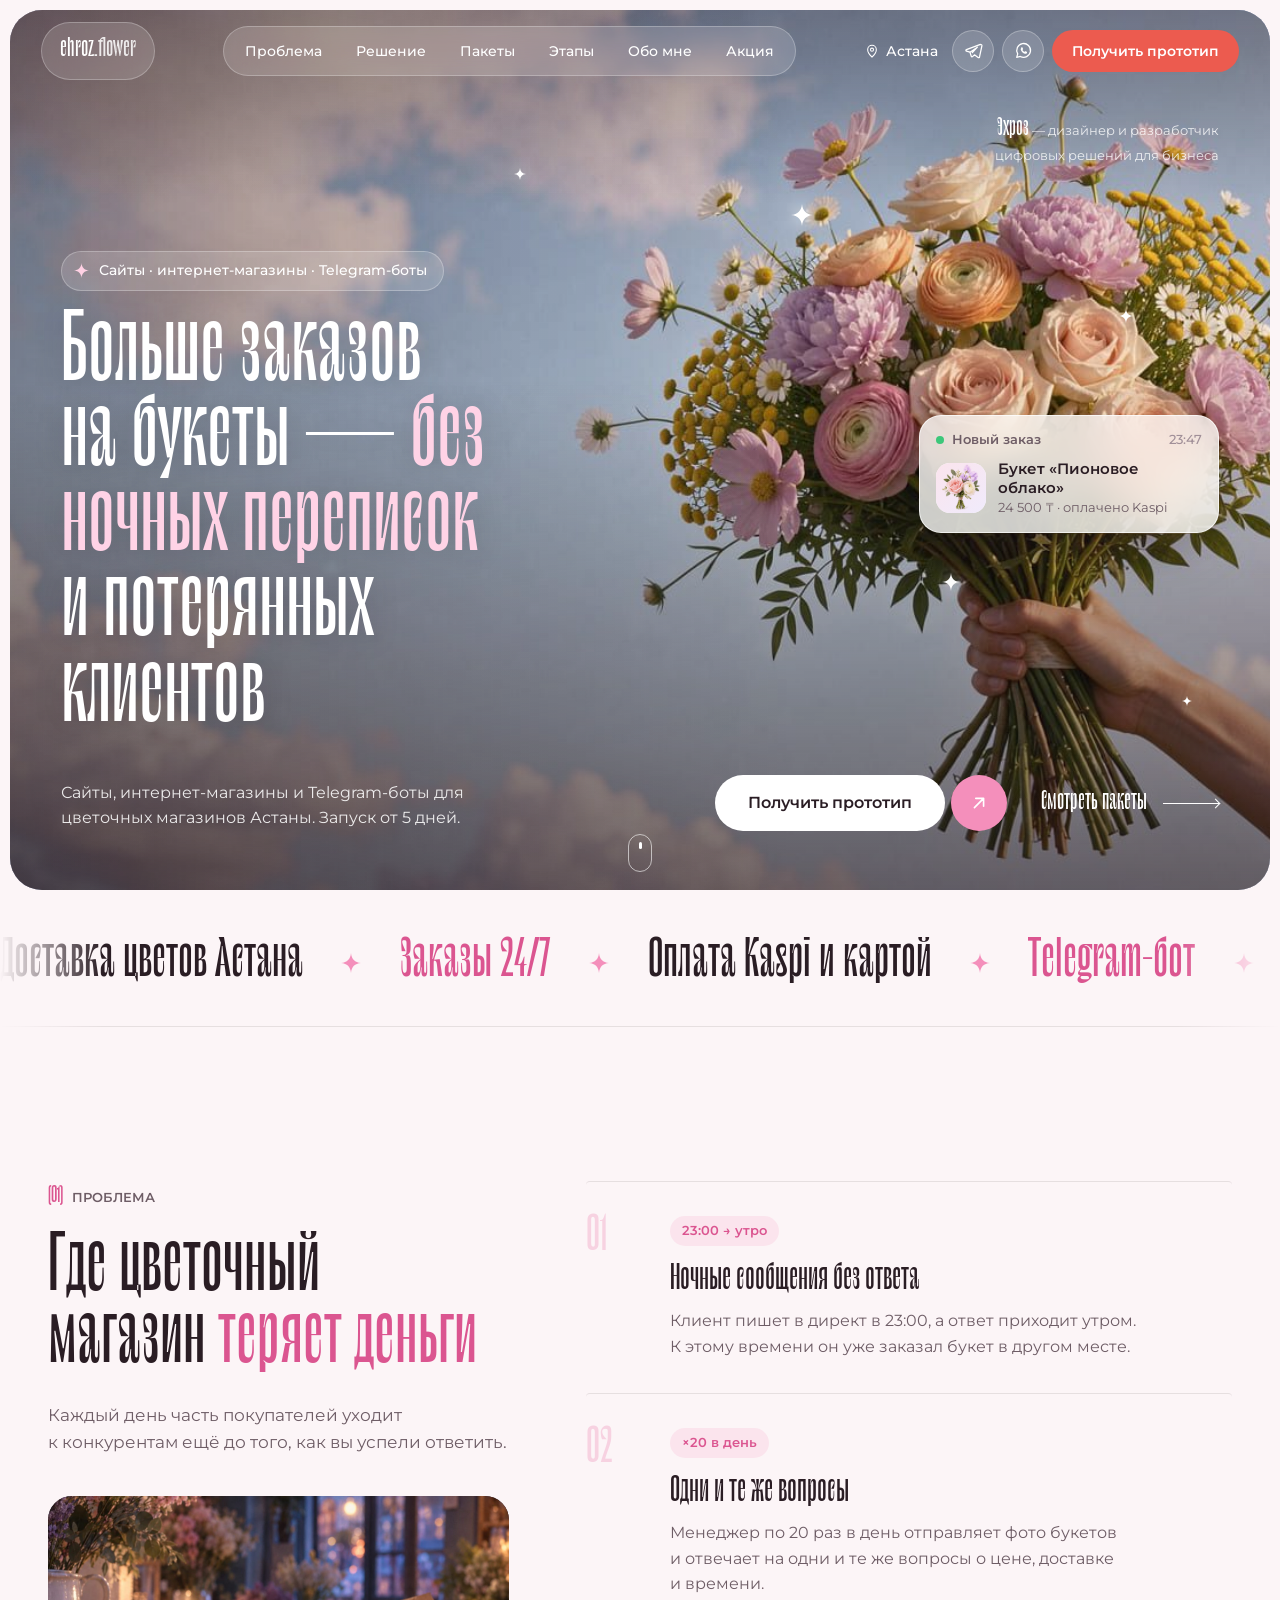
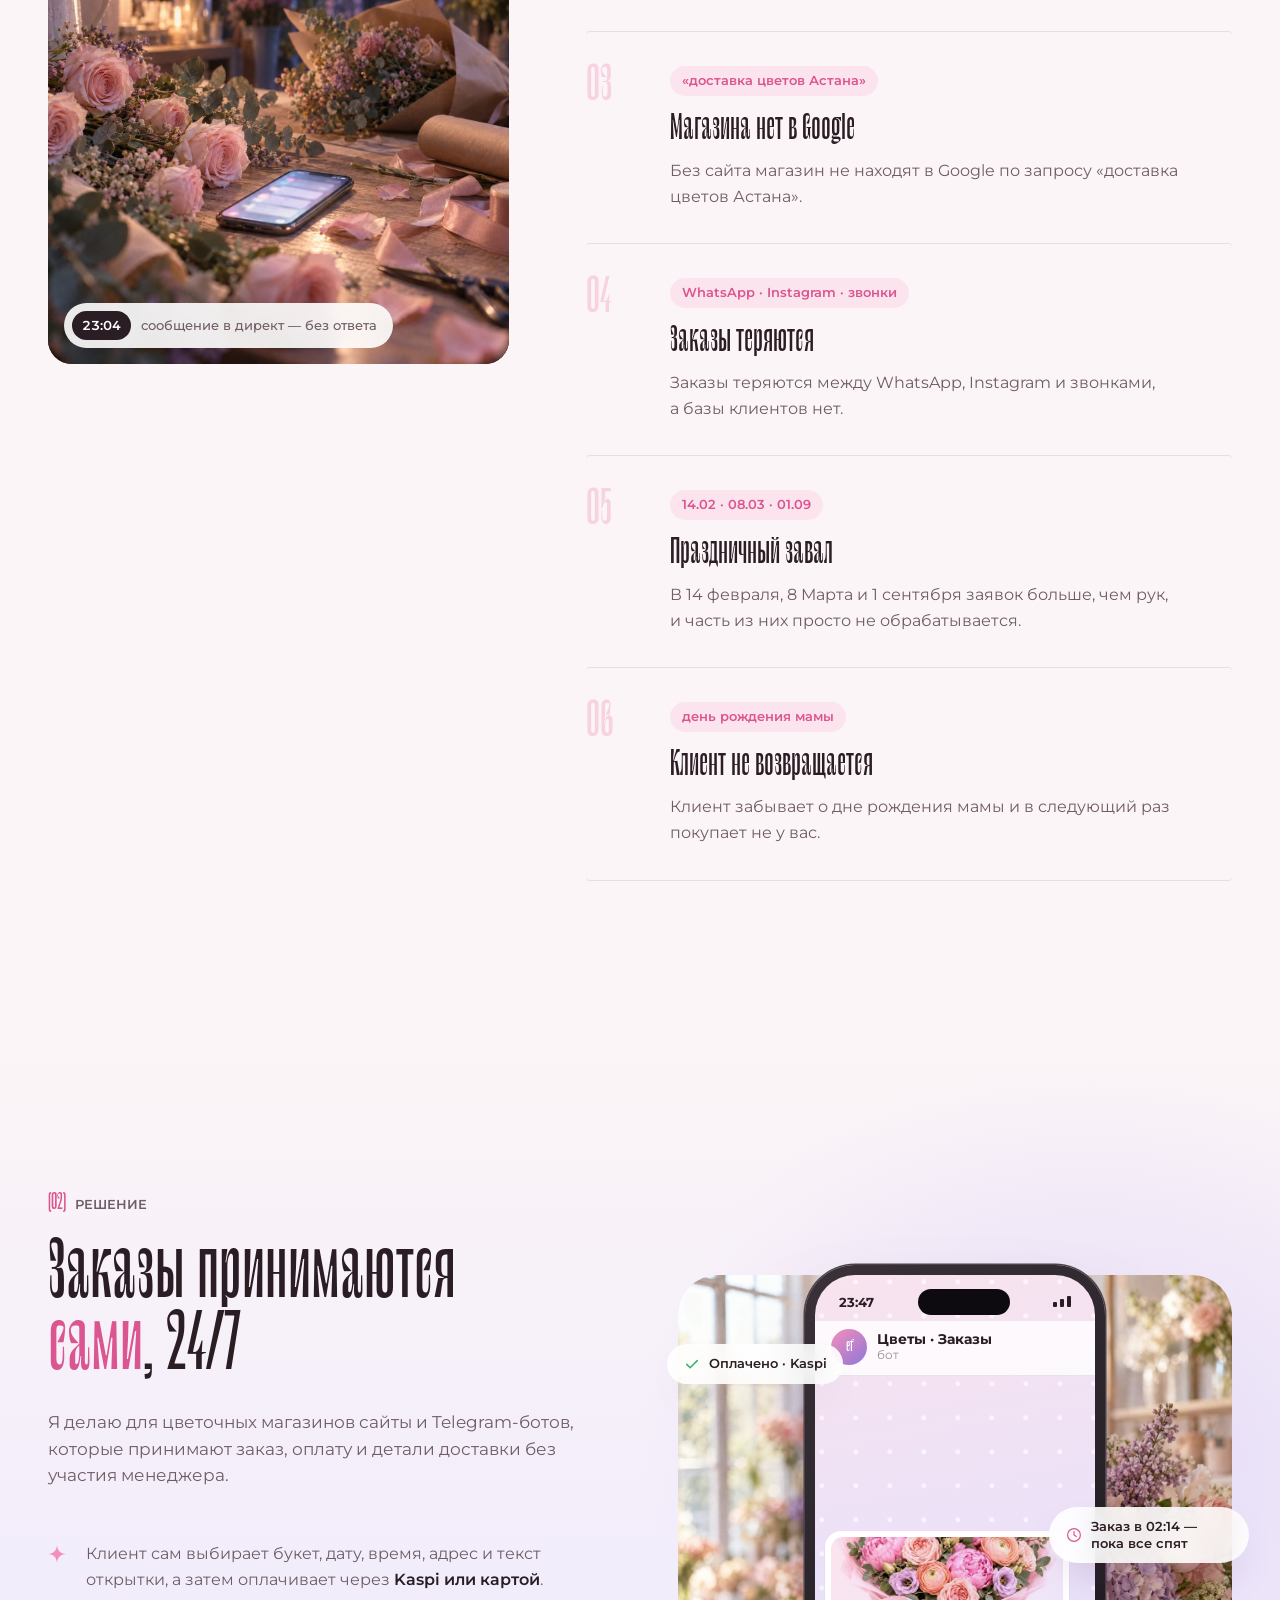
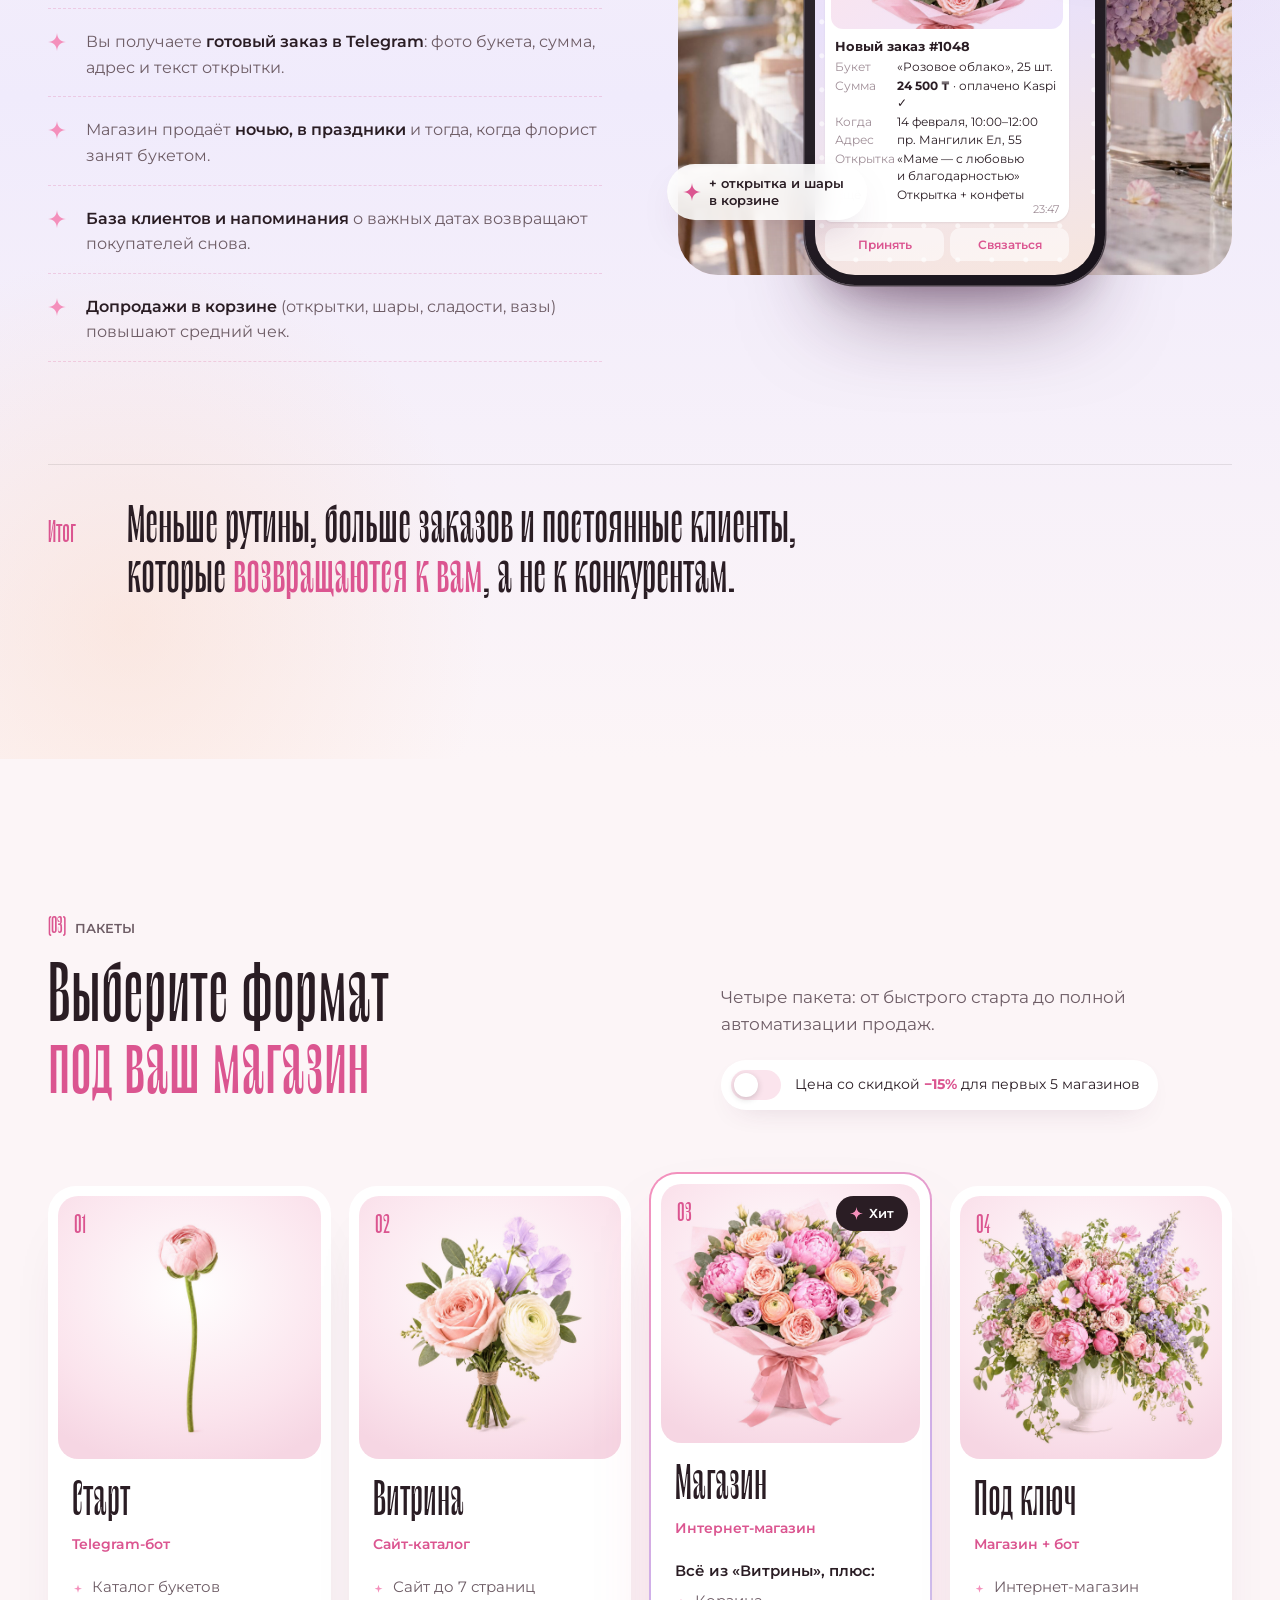
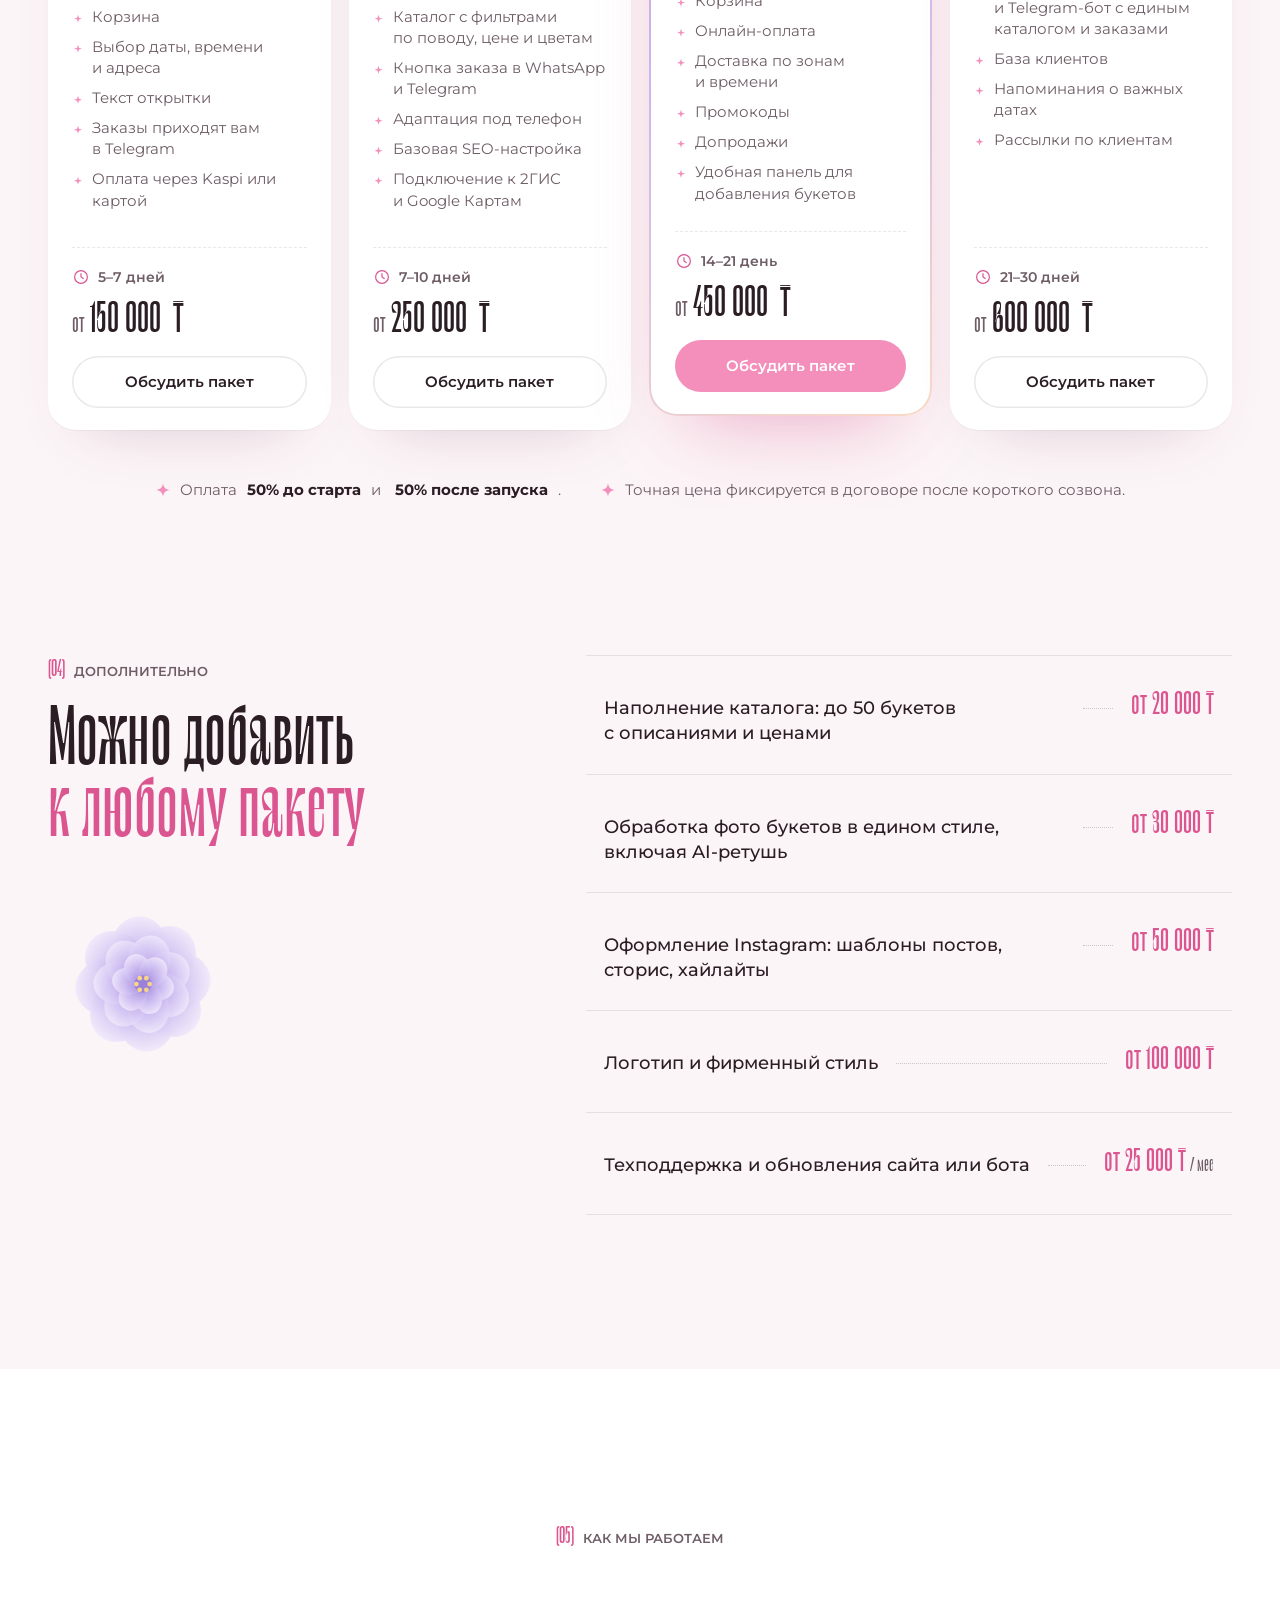
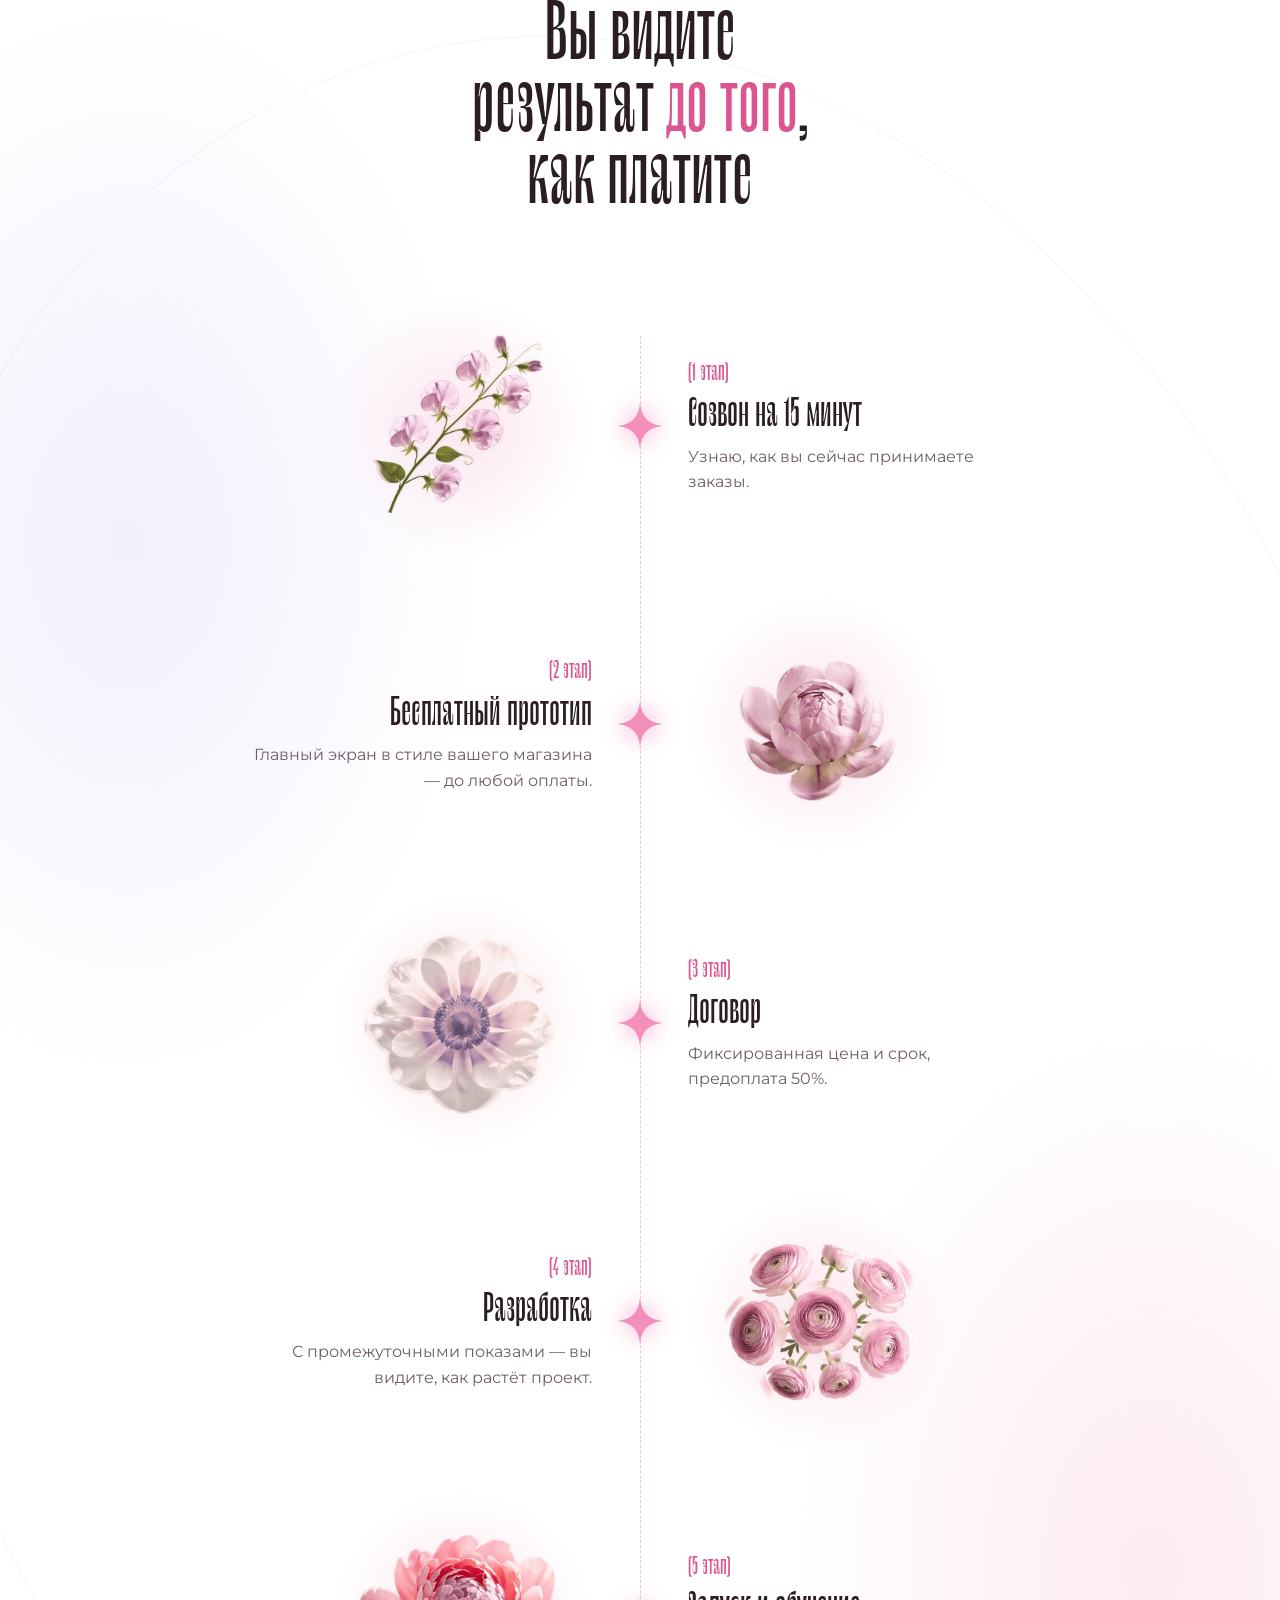
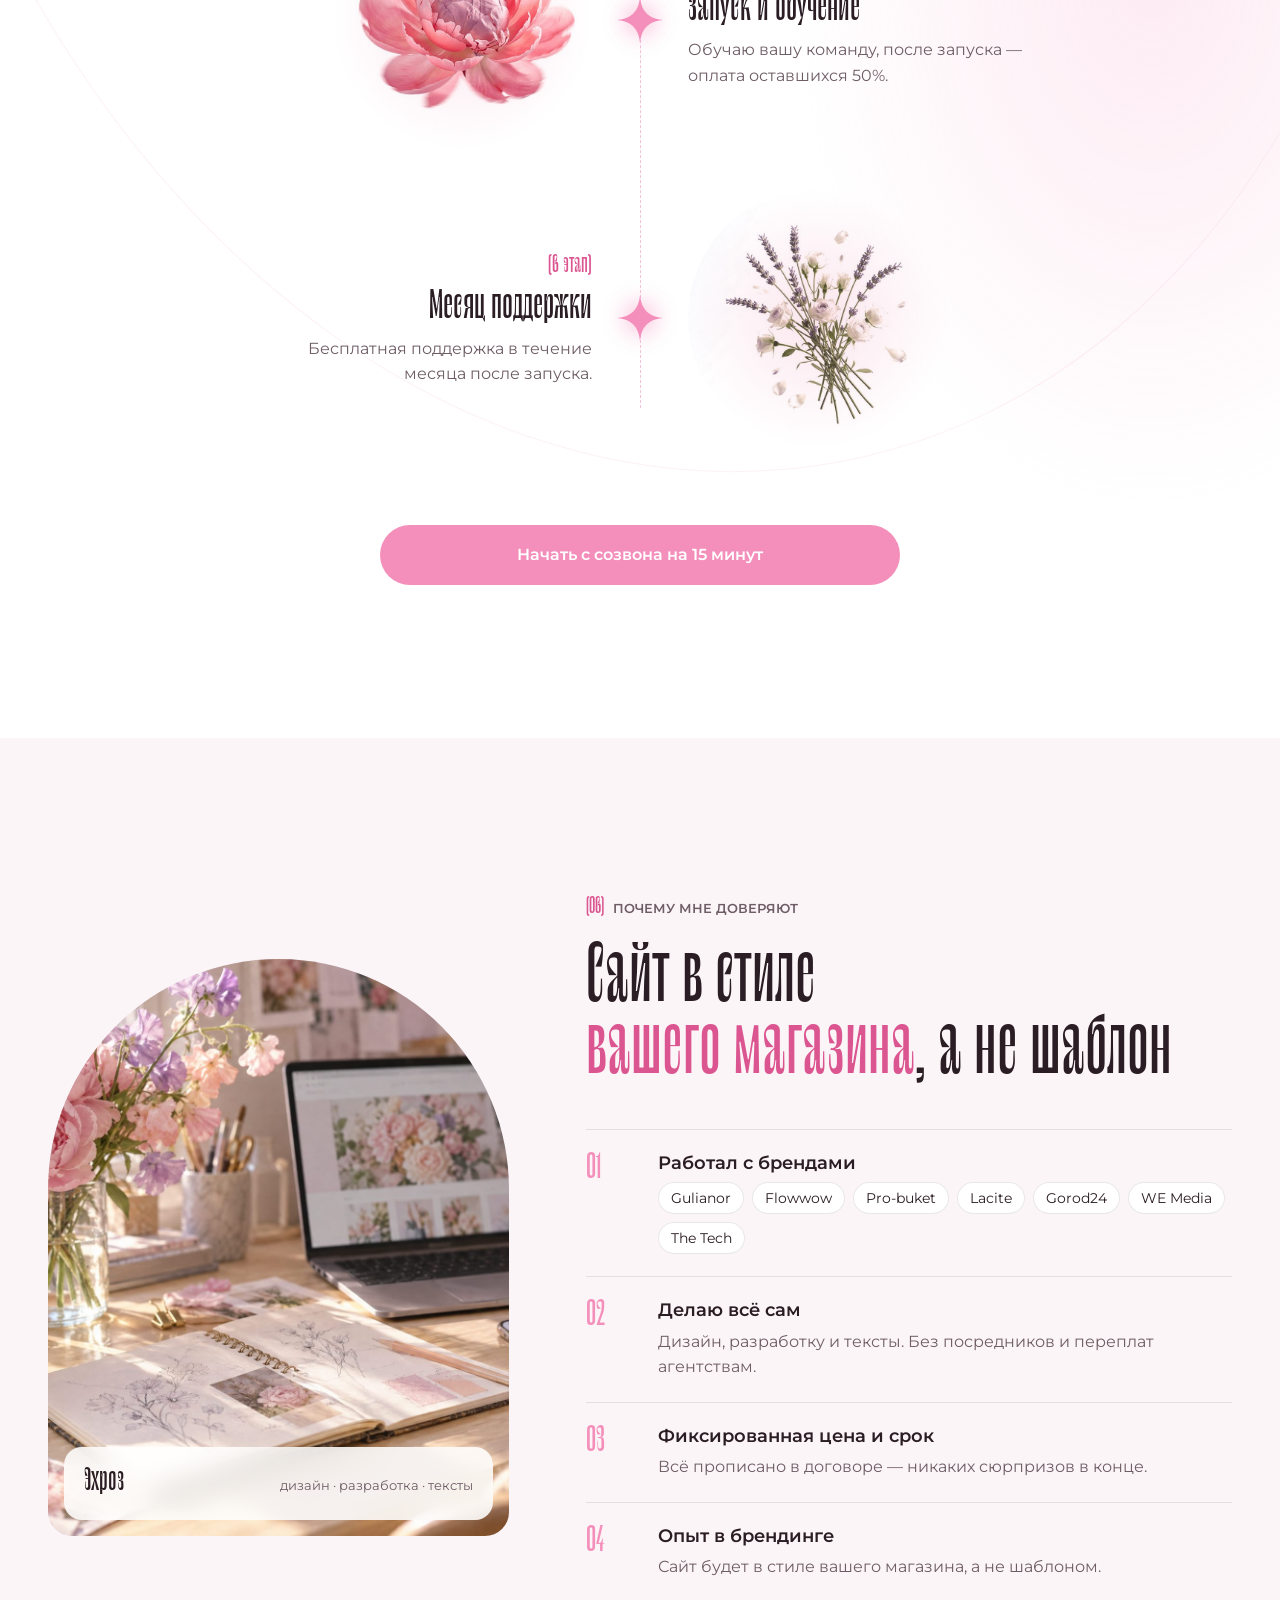
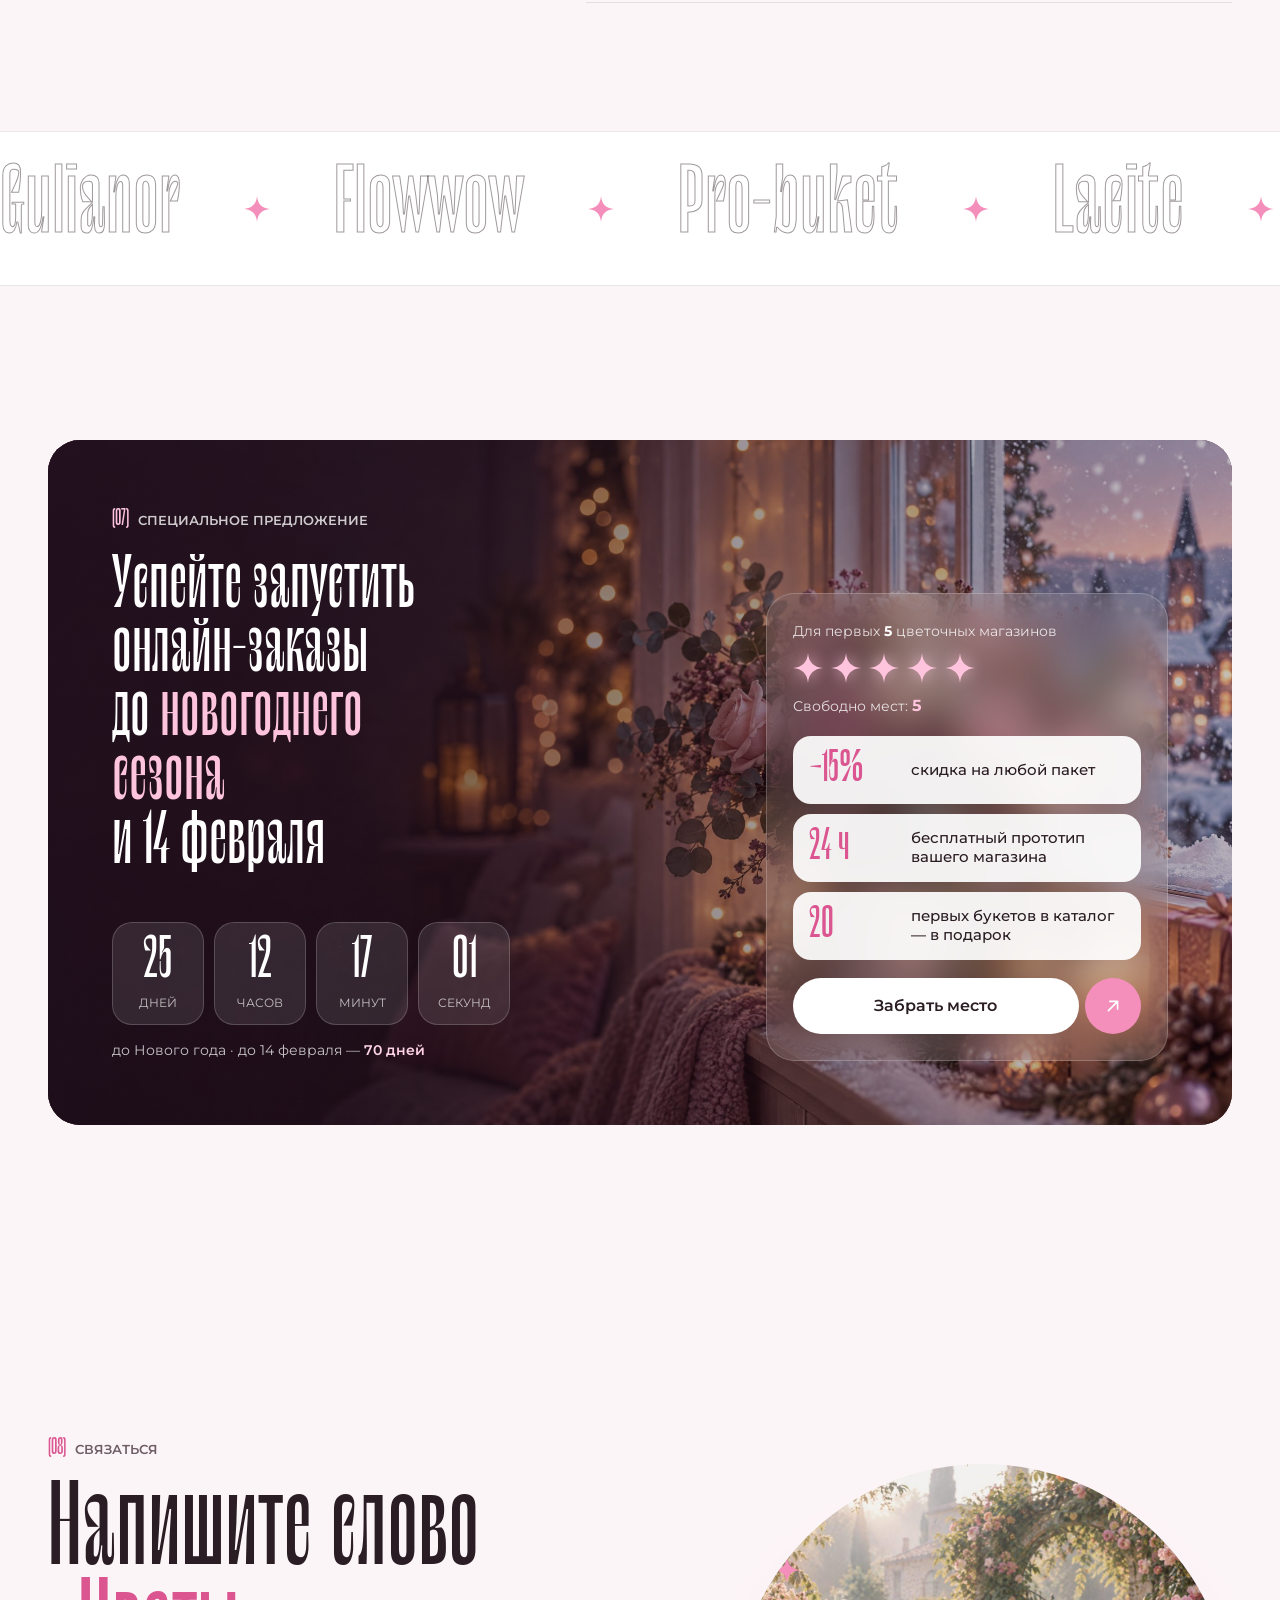
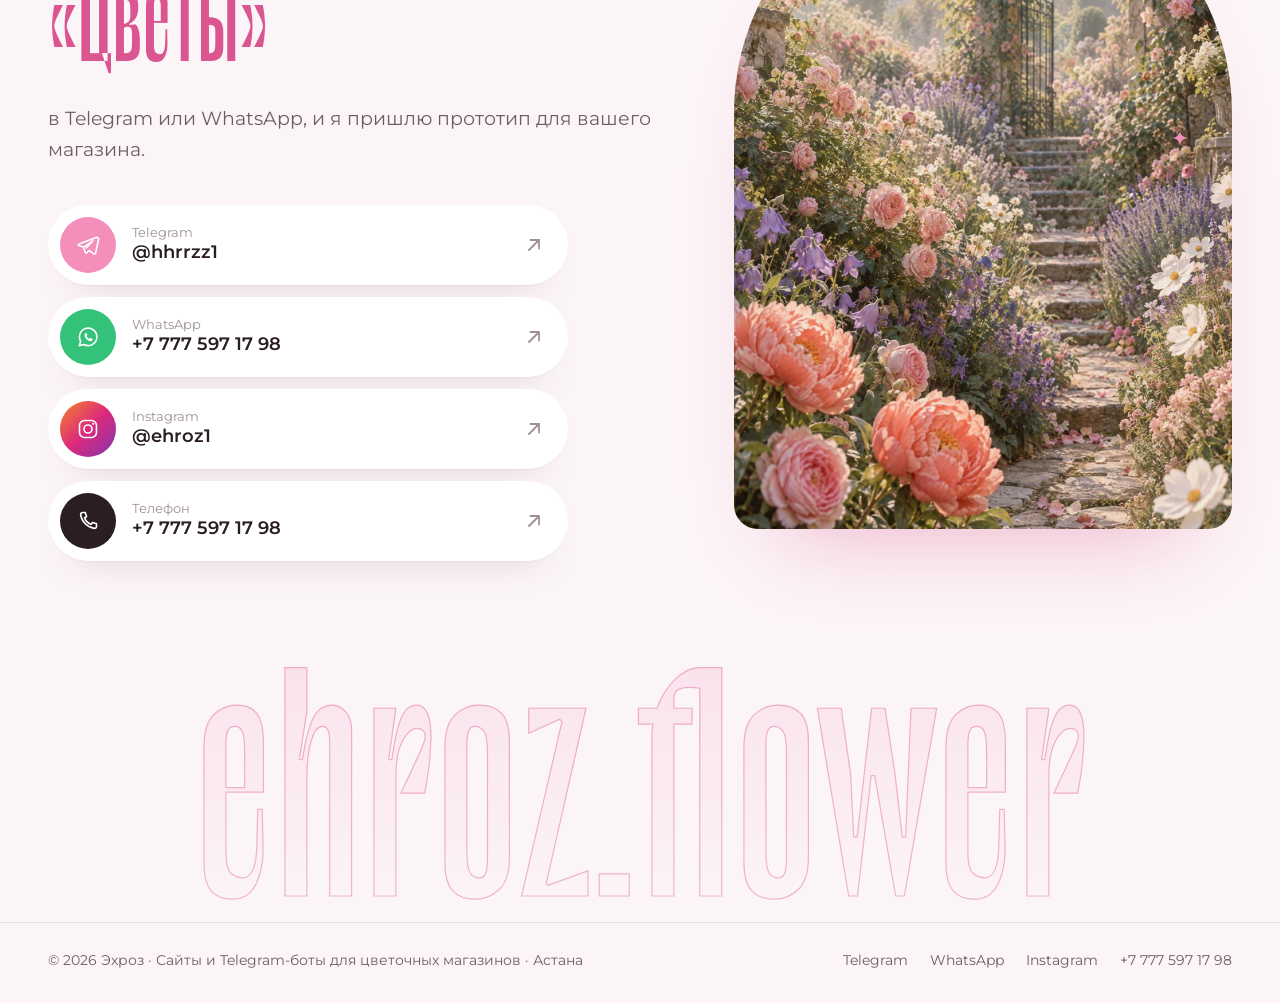
==== commit 6e8f1ab1: "Change Telegram handle to @hhrrzz1 Co-Authored-By: Claude Opus 5.5 <noreply@anthropic.com> Claude-Se" ====
--- a/index.html
+++ b/index.html
@@ -75,7 +75,7 @@
     </nav>
     <div class="nav__actions">
       <span class="nav__city"><svg><use href="#i-pin"/></svg>Астана</span>
-      <a class="icon-btn" href="https://t.me/ehroz_dsgn" data-link="telegram" aria-label="Написать в Telegram"><svg><use href="#i-tg"/></svg></a>
+      <a class="icon-btn" href="https://t.me/hhrrzz1" data-link="telegram" aria-label="Написать в Telegram"><svg><use href="#i-tg"/></svg></a>
       <a class="icon-btn" href="https://wa.me/77775971798" data-link="whatsapp" aria-label="Написать в WhatsApp"><svg><use href="#i-wa"/></svg></a>
       <a class="btn btn--coral btn--sm nav__cta magnetic" href="#contact">Получить прототип</a>
       <button class="nav__burger" type="button" aria-label="Открыть меню" aria-expanded="false" aria-controls="mmenu" data-burger><span></span><span></span></button>
@@ -93,7 +93,7 @@
       <a href="#contact"><i>07</i>Контакты</a>
     </nav>
     <div class="mmenu__foot">
-      <a class="btn btn--pink" href="https://t.me/ehroz_dsgn" data-link="telegram"><svg><use href="#i-tg"/></svg>Telegram</a>
+      <a class="btn btn--pink" href="https://t.me/hhrrzz1" data-link="telegram"><svg><use href="#i-tg"/></svg>Telegram</a>
       <a class="btn btn--ghost" href="https://wa.me/77775971798" data-link="whatsapp"><svg><use href="#i-wa"/></svg>WhatsApp</a>
     </div>
   </div>
@@ -598,9 +598,9 @@
           <p class="lead reveal">в&nbsp;Telegram или WhatsApp, и&nbsp;я пришлю прототип для вашего магазина.</p>
 
           <div class="contact__btns" data-stagger>
-            <a class="contact-btn reveal glow" href="https://t.me/ehroz_dsgn" data-link="telegram">
+            <a class="contact-btn reveal glow" href="https://t.me/hhrrzz1" data-link="telegram">
               <span class="contact-btn__icon"><svg><use href="#i-tg"/></svg></span>
-              <span class="contact-btn__text"><small>Telegram</small><b data-text="telegram">@ehroz_dsgn</b></span>
+              <span class="contact-btn__text"><small>Telegram</small><b data-text="telegram">@hhrrzz1</b></span>
               <svg class="contact-btn__arrow"><use href="#i-arrow-ur"/></svg>
             </a>
             <a class="contact-btn reveal glow" href="https://wa.me/77775971798" data-link="whatsapp">
@@ -636,7 +636,7 @@
     <div class="container footer__row">
       <p>© <span data-year>2026</span> <span data-text="name">Эхроз</span> · Сайты и&nbsp;Telegram-боты для цветочных магазинов · Астана</p>
       <nav class="footer__links" aria-label="Контакты">
-        <a href="https://t.me/ehroz_dsgn" data-link="telegram">Telegram</a>
+        <a href="https://t.me/hhrrzz1" data-link="telegram">Telegram</a>
         <a href="https://wa.me/77775971798" data-link="whatsapp">WhatsApp</a>
         <a href="https://instagram.com/ehroz1" data-link="instagram">Instagram</a>
         <a href="tel:+77775971798" data-link="phone" data-text="phone">+7 777 597 17 98</a>
--- a/css/style.css
+++ b/css/style.css
@@ -1812,8 +1812,12 @@
   .hero__media > img { object-position: 72% 50%; }
   .hero__shade {
     background:
-      linear-gradient(180deg, rgba(22, 12, 20, .25) 0%, rgba(22, 12, 20, 0) 18%, rgba(22, 12, 20, 0) 34%, rgba(22, 12, 20, .5) 58%, rgba(22, 12, 20, .72) 100%);
+      linear-gradient(180deg, rgba(22, 12, 20, .3) 0%, rgba(22, 12, 20, 0) 16%, rgba(22, 12, 20, .05) 32%, rgba(22, 12, 20, .62) 50%, rgba(22, 12, 20, .82) 68%, rgba(22, 12, 20, .88) 100%);
   }
+  .hero__title { text-shadow: 0 2px 18px rgba(20, 8, 16, .55); }
+  .hero__title em { color: #FFC2DC; }
+  .hero__lead { color: rgba(255, 255, 255, .94); text-shadow: 0 1px 10px rgba(20, 8, 16, .6); }
+  .hero__eyebrow { background: rgba(30, 14, 26, .35); }
   .toast { left: 16px; right: 16px; top: 82px; width: auto; padding: 10px 12px 12px; }
   .toast__thumb { width: 40px; height: 40px; border-radius: 11px; }
   .toast__body { margin-top: 6px; }
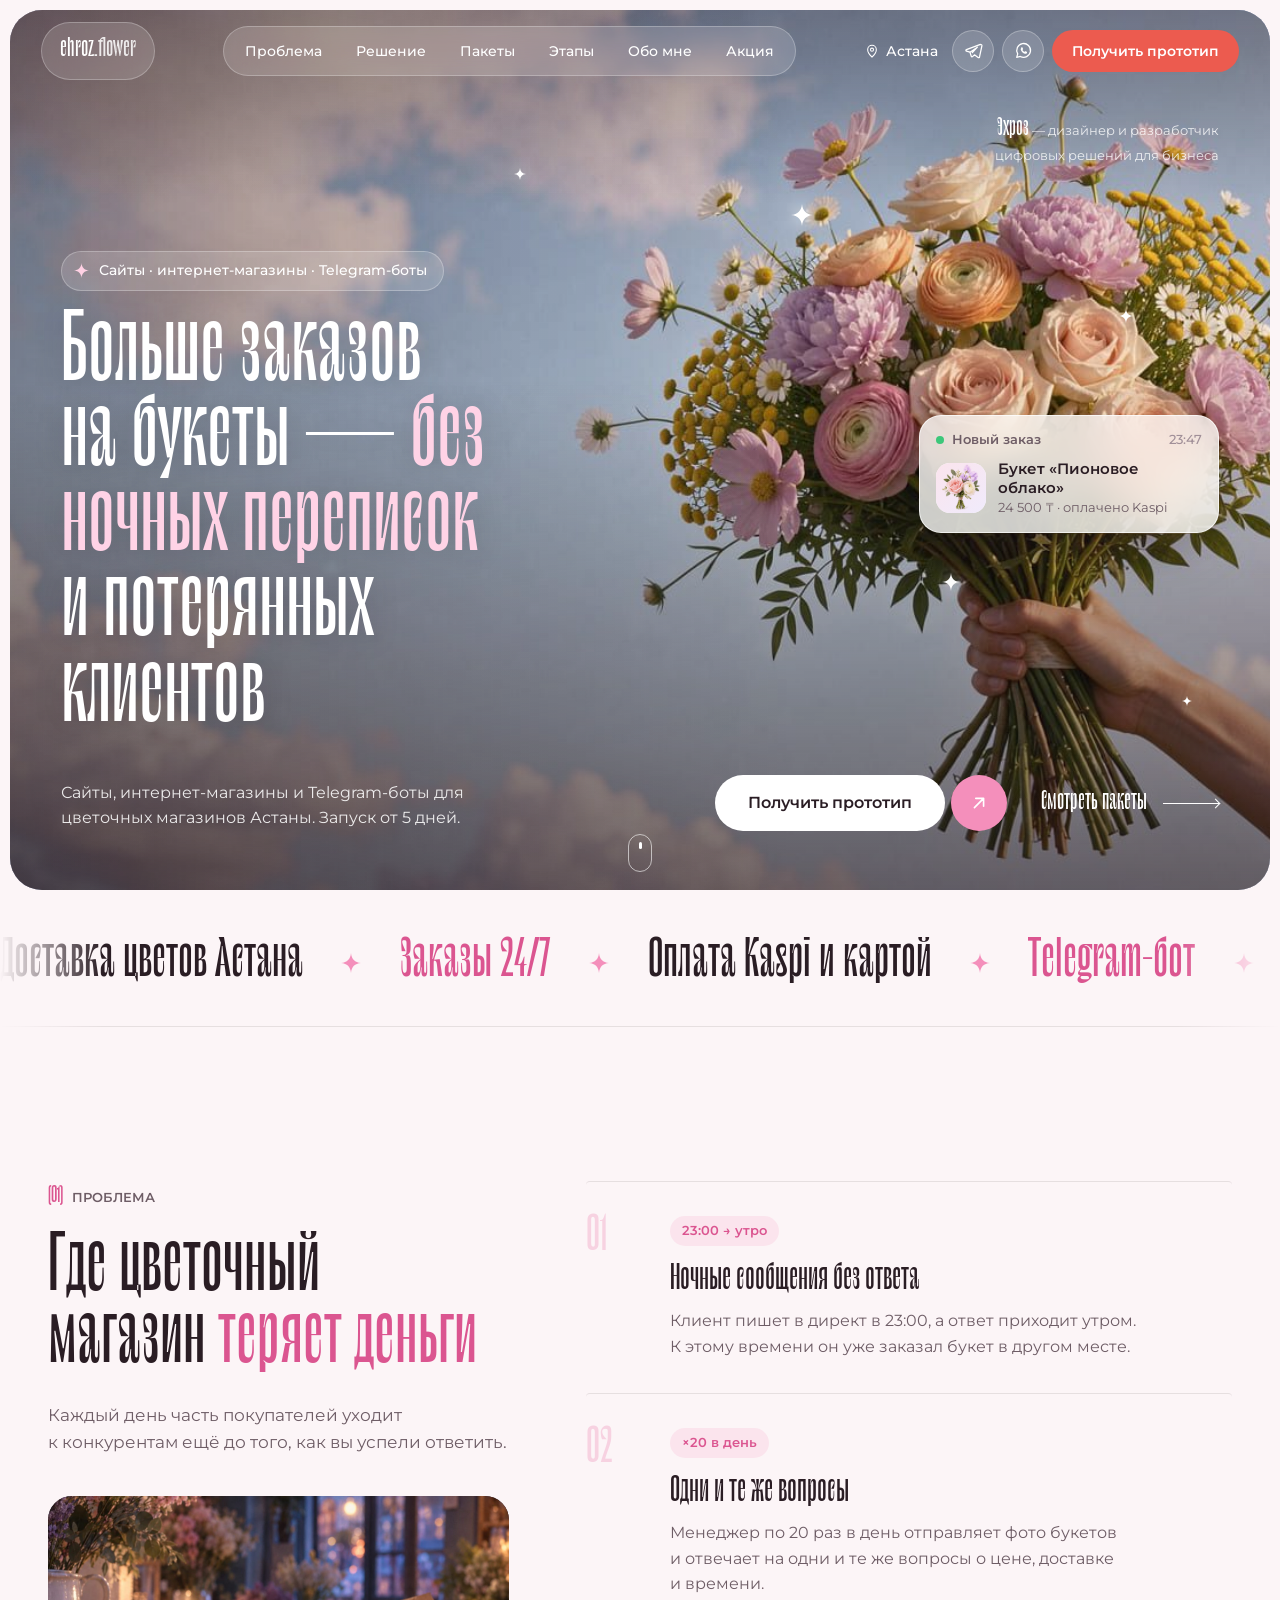
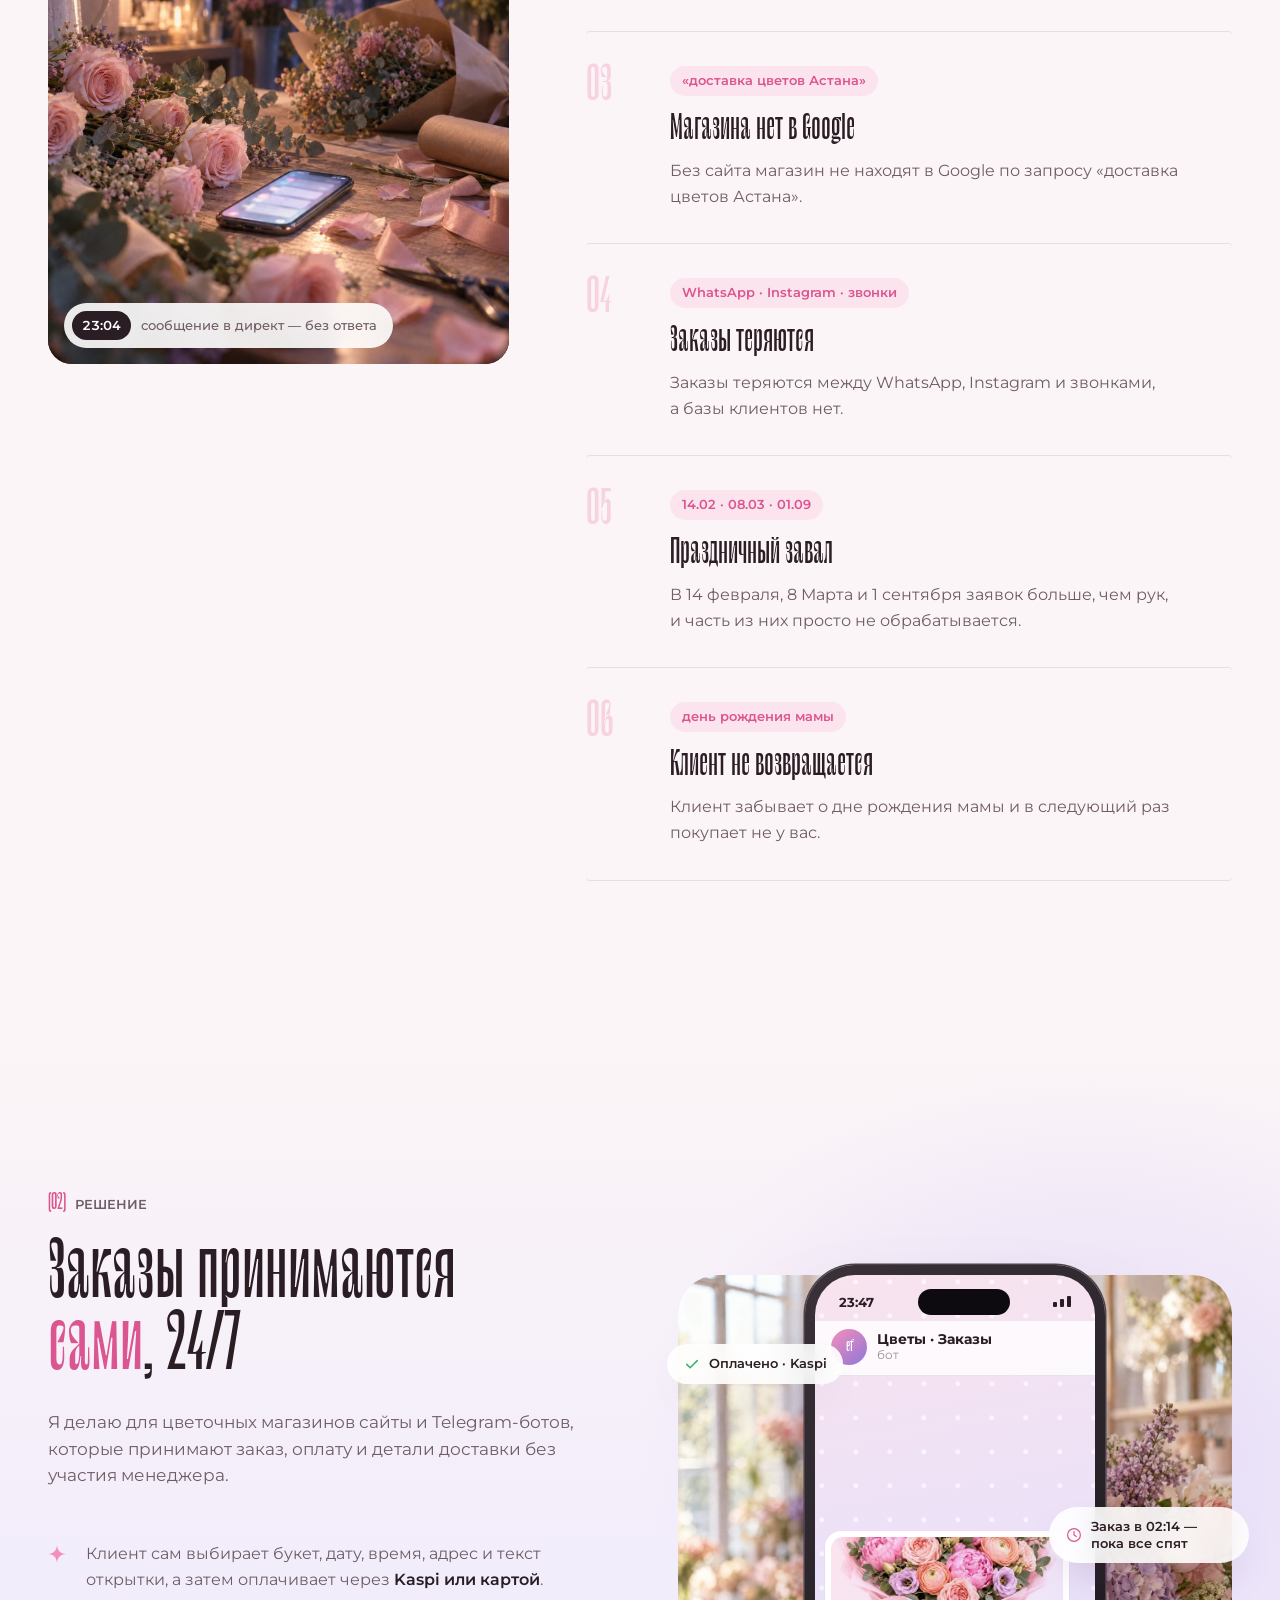
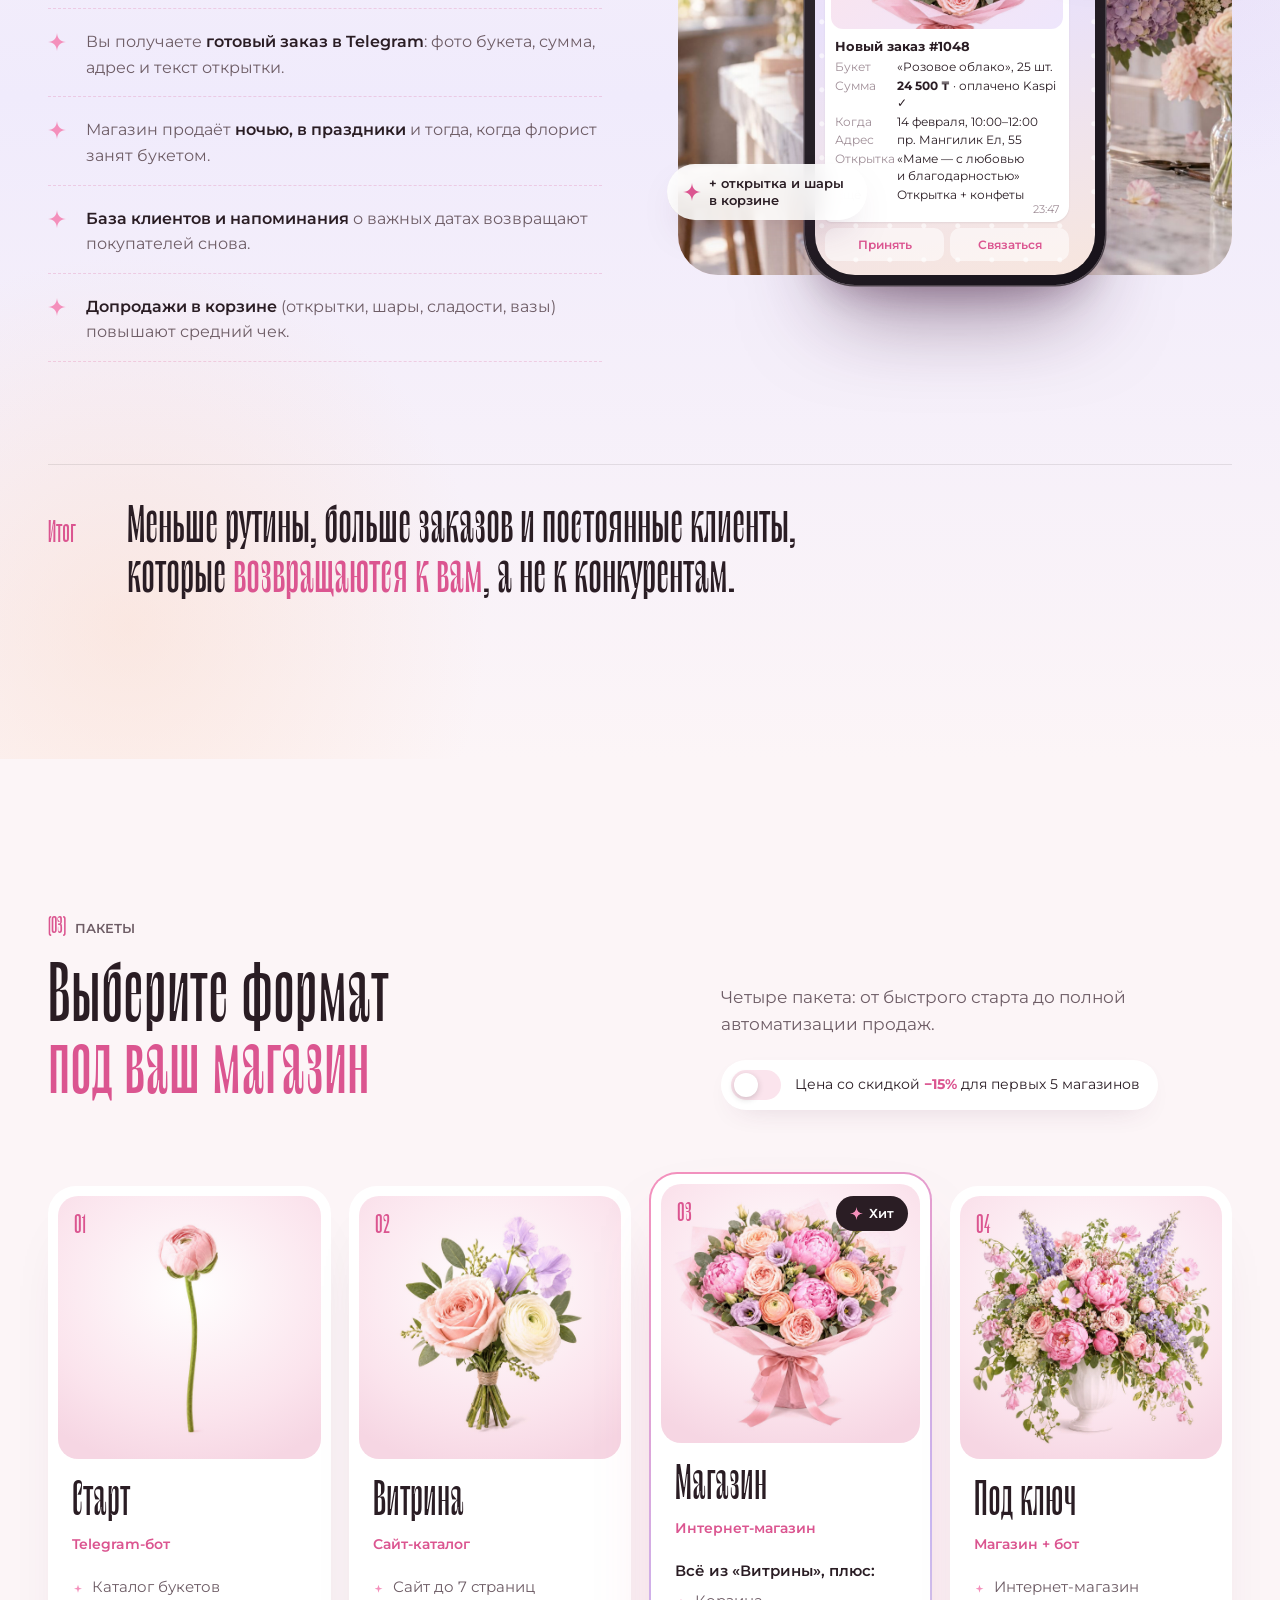
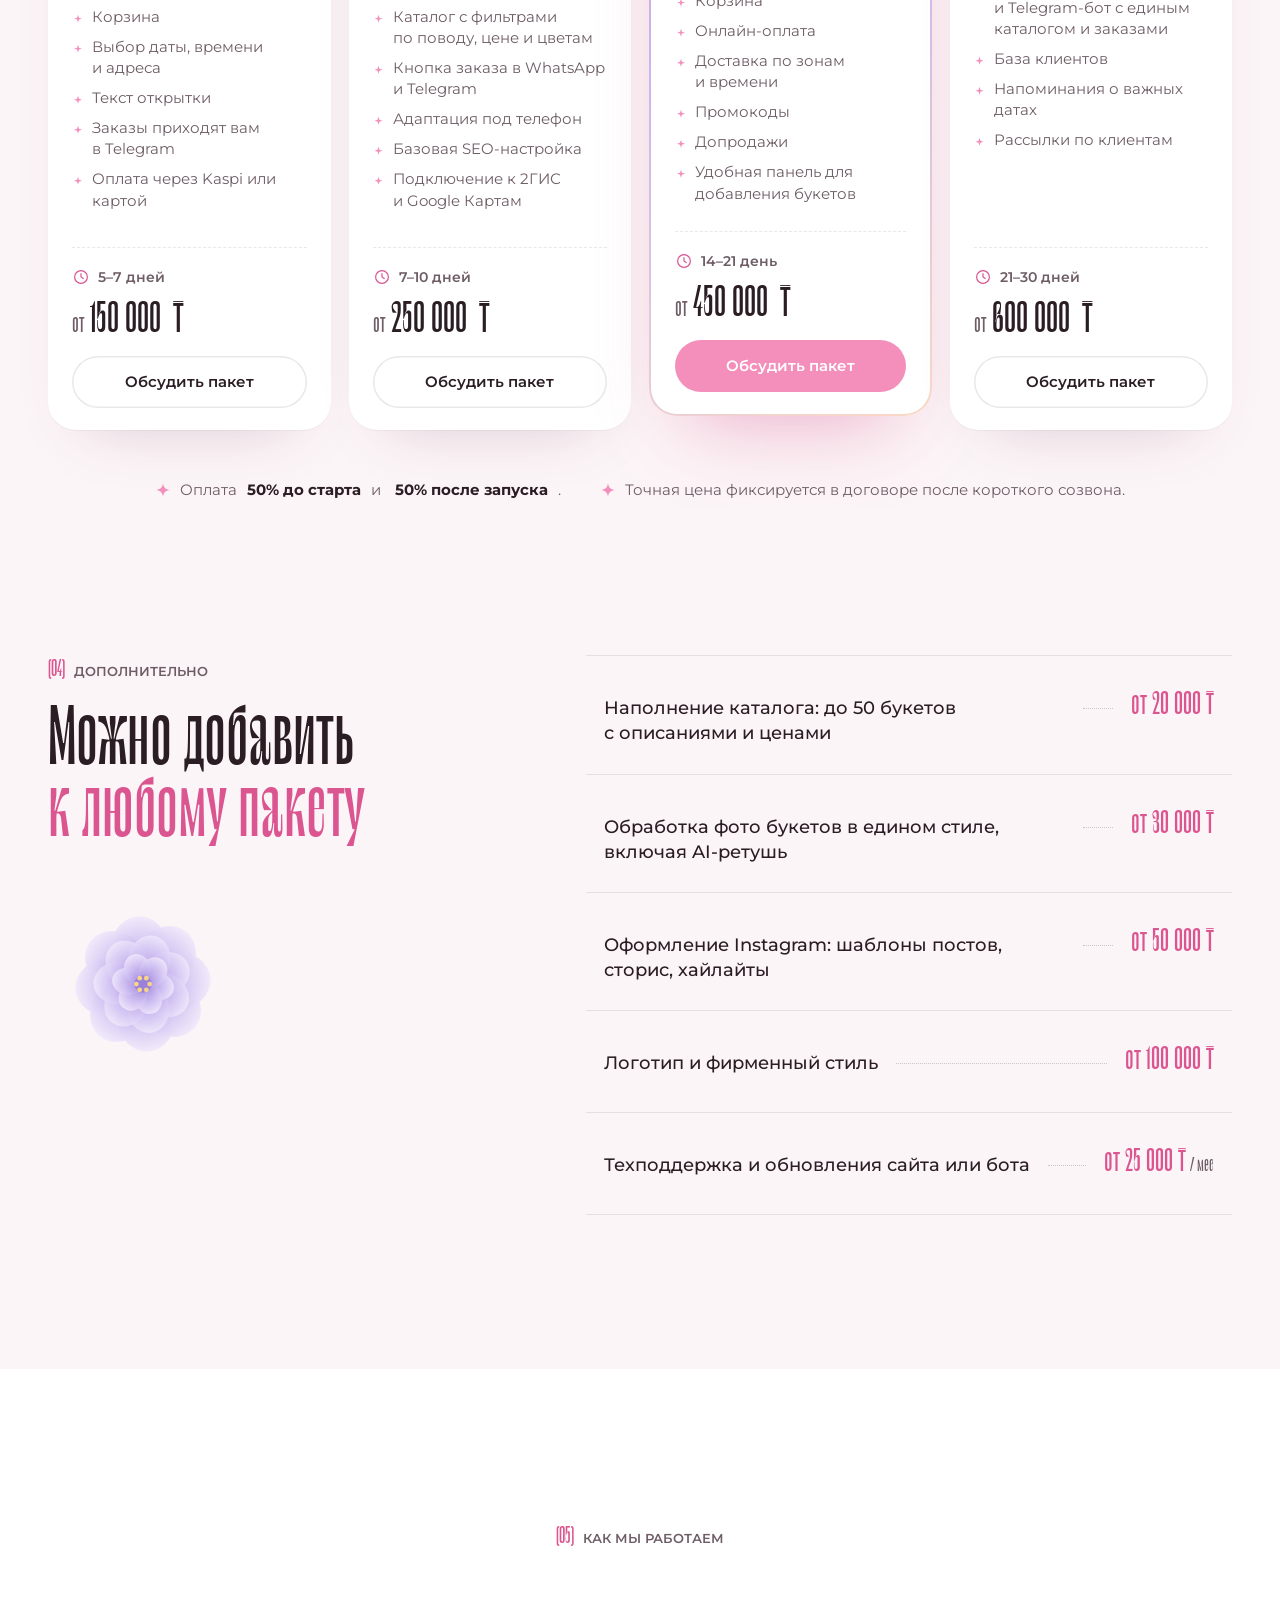
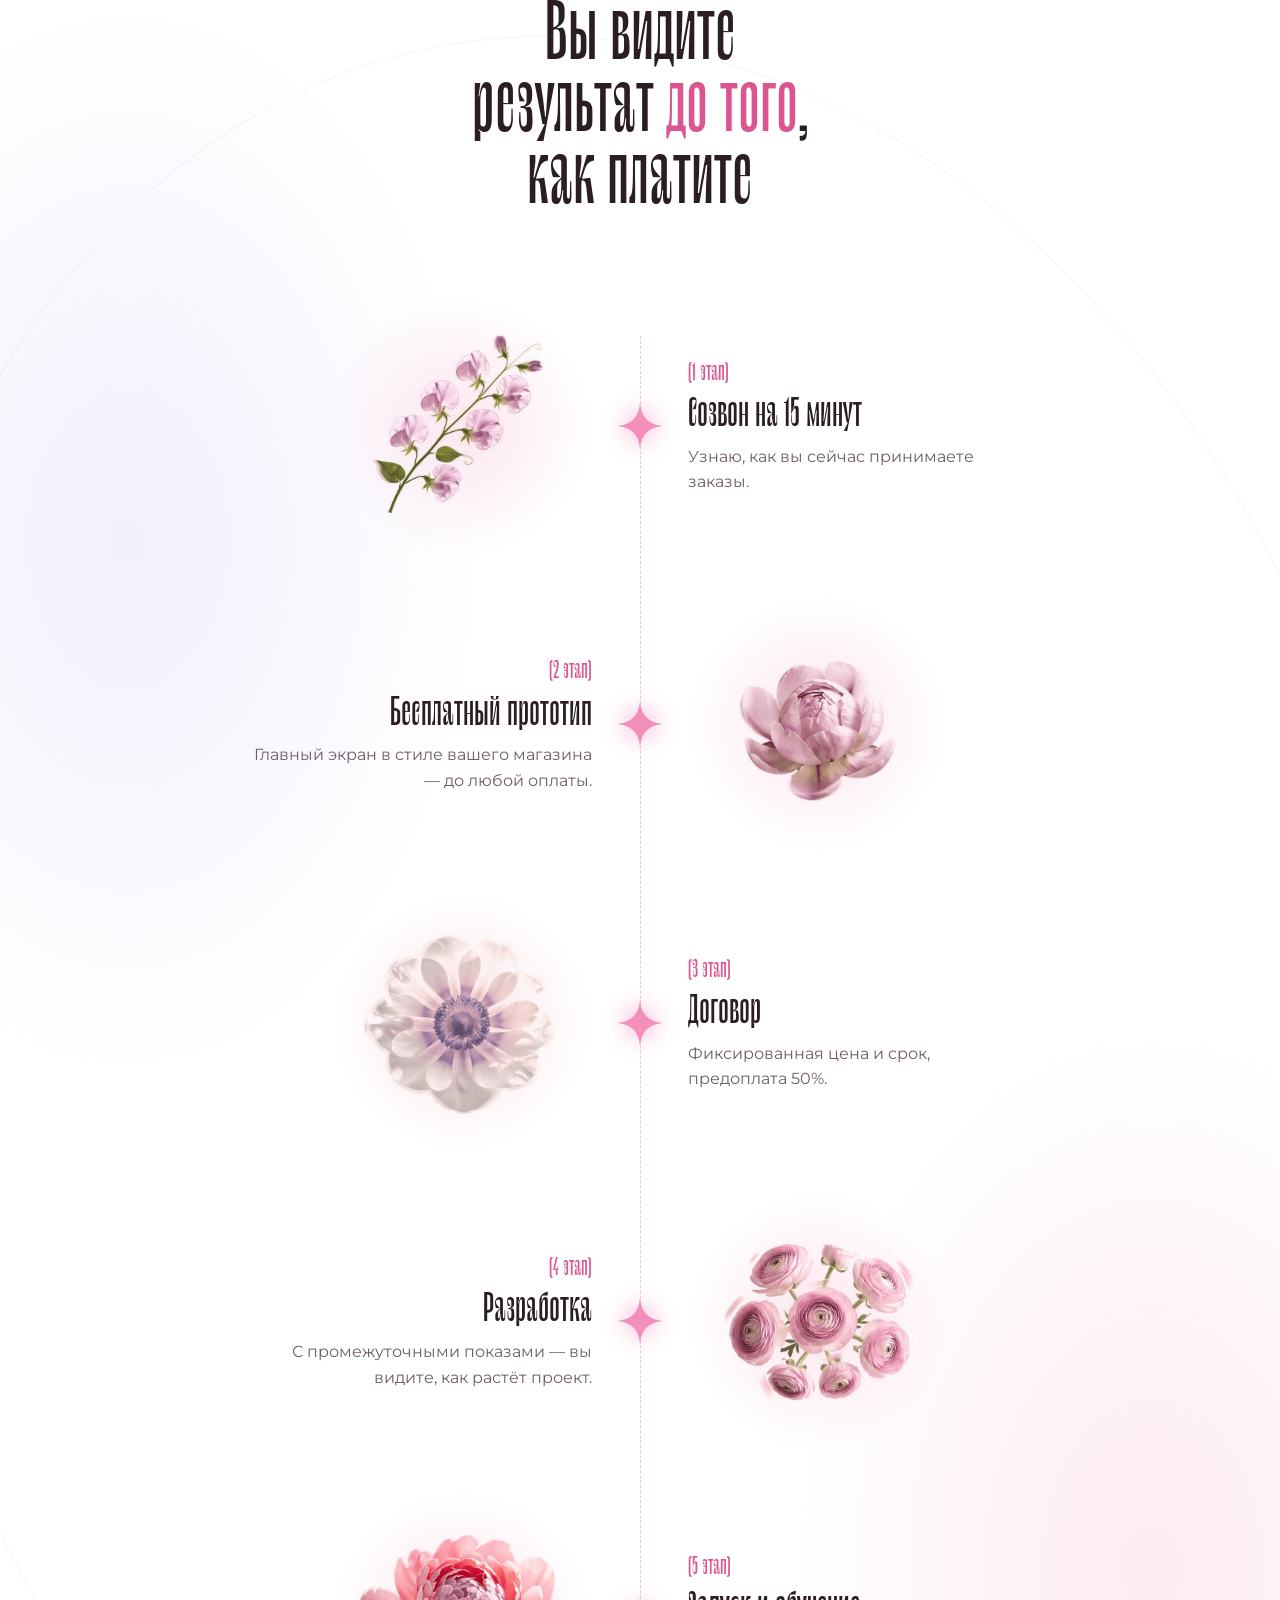
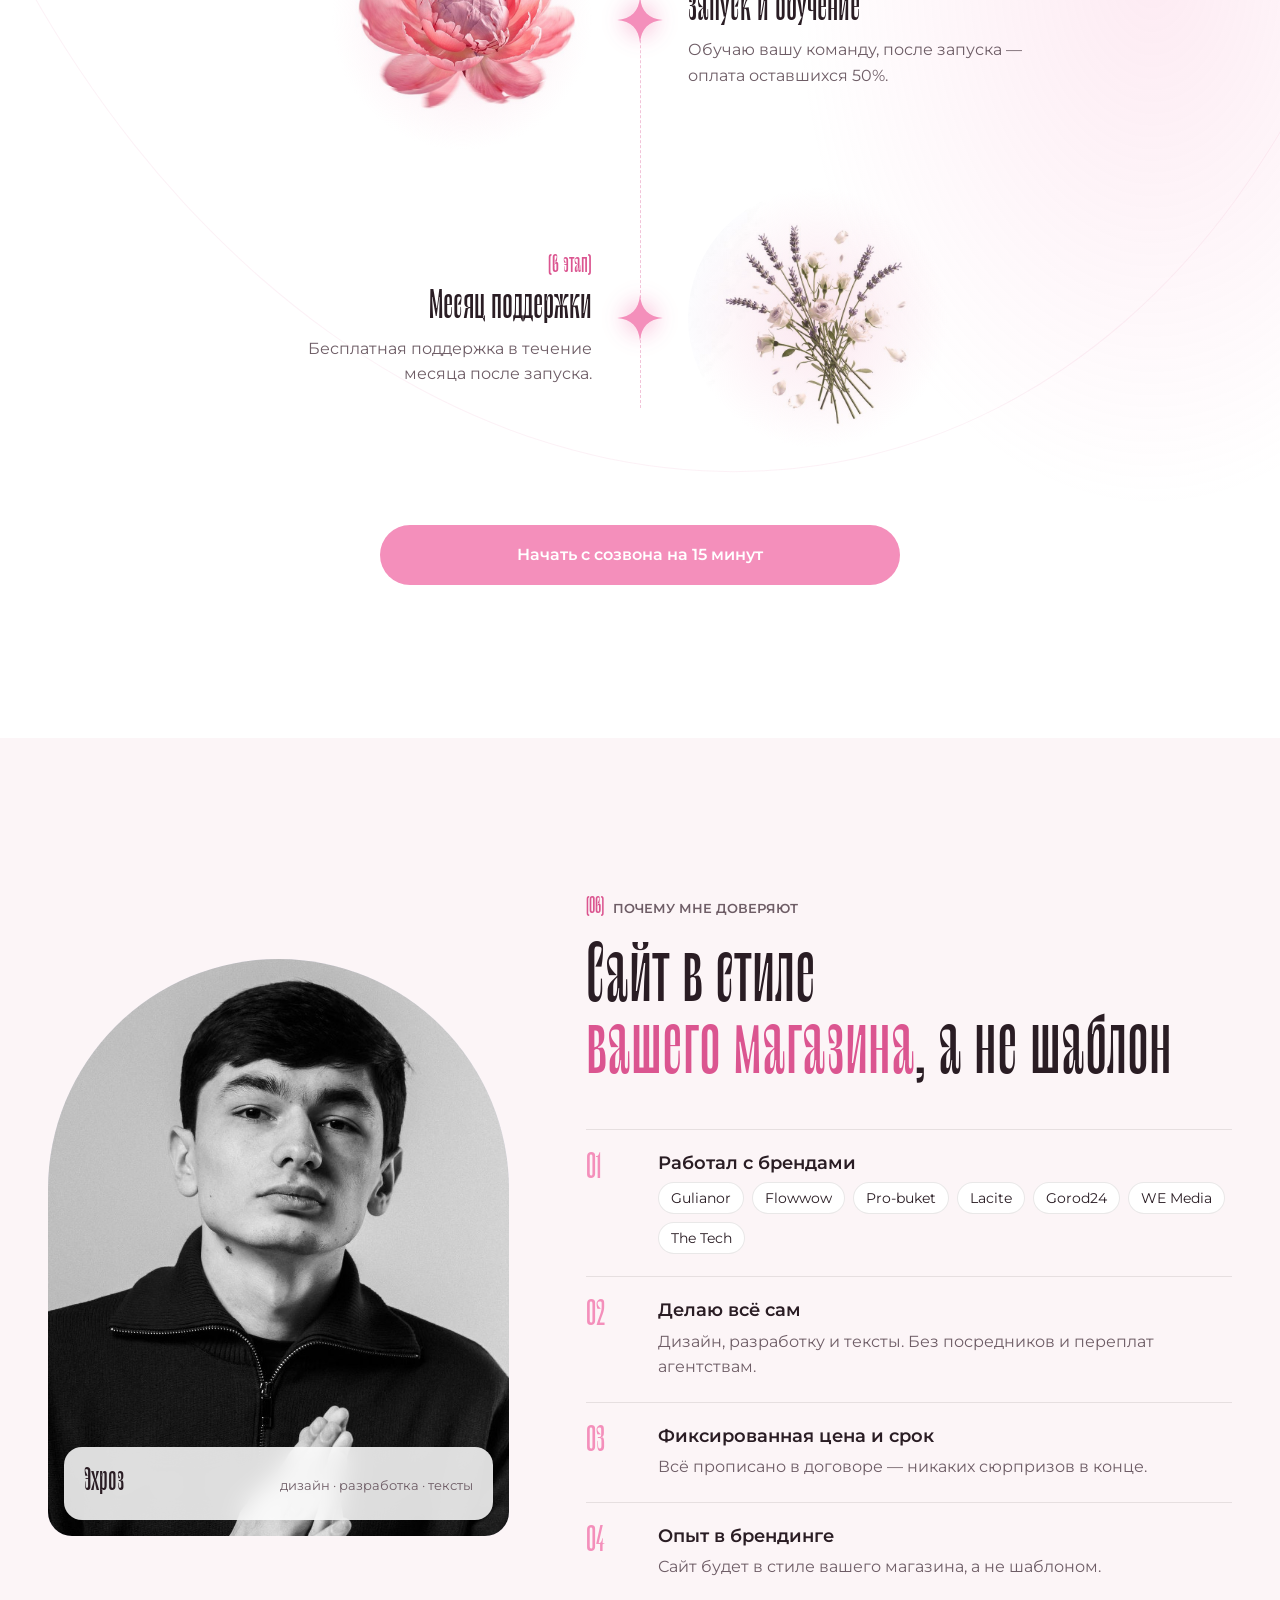
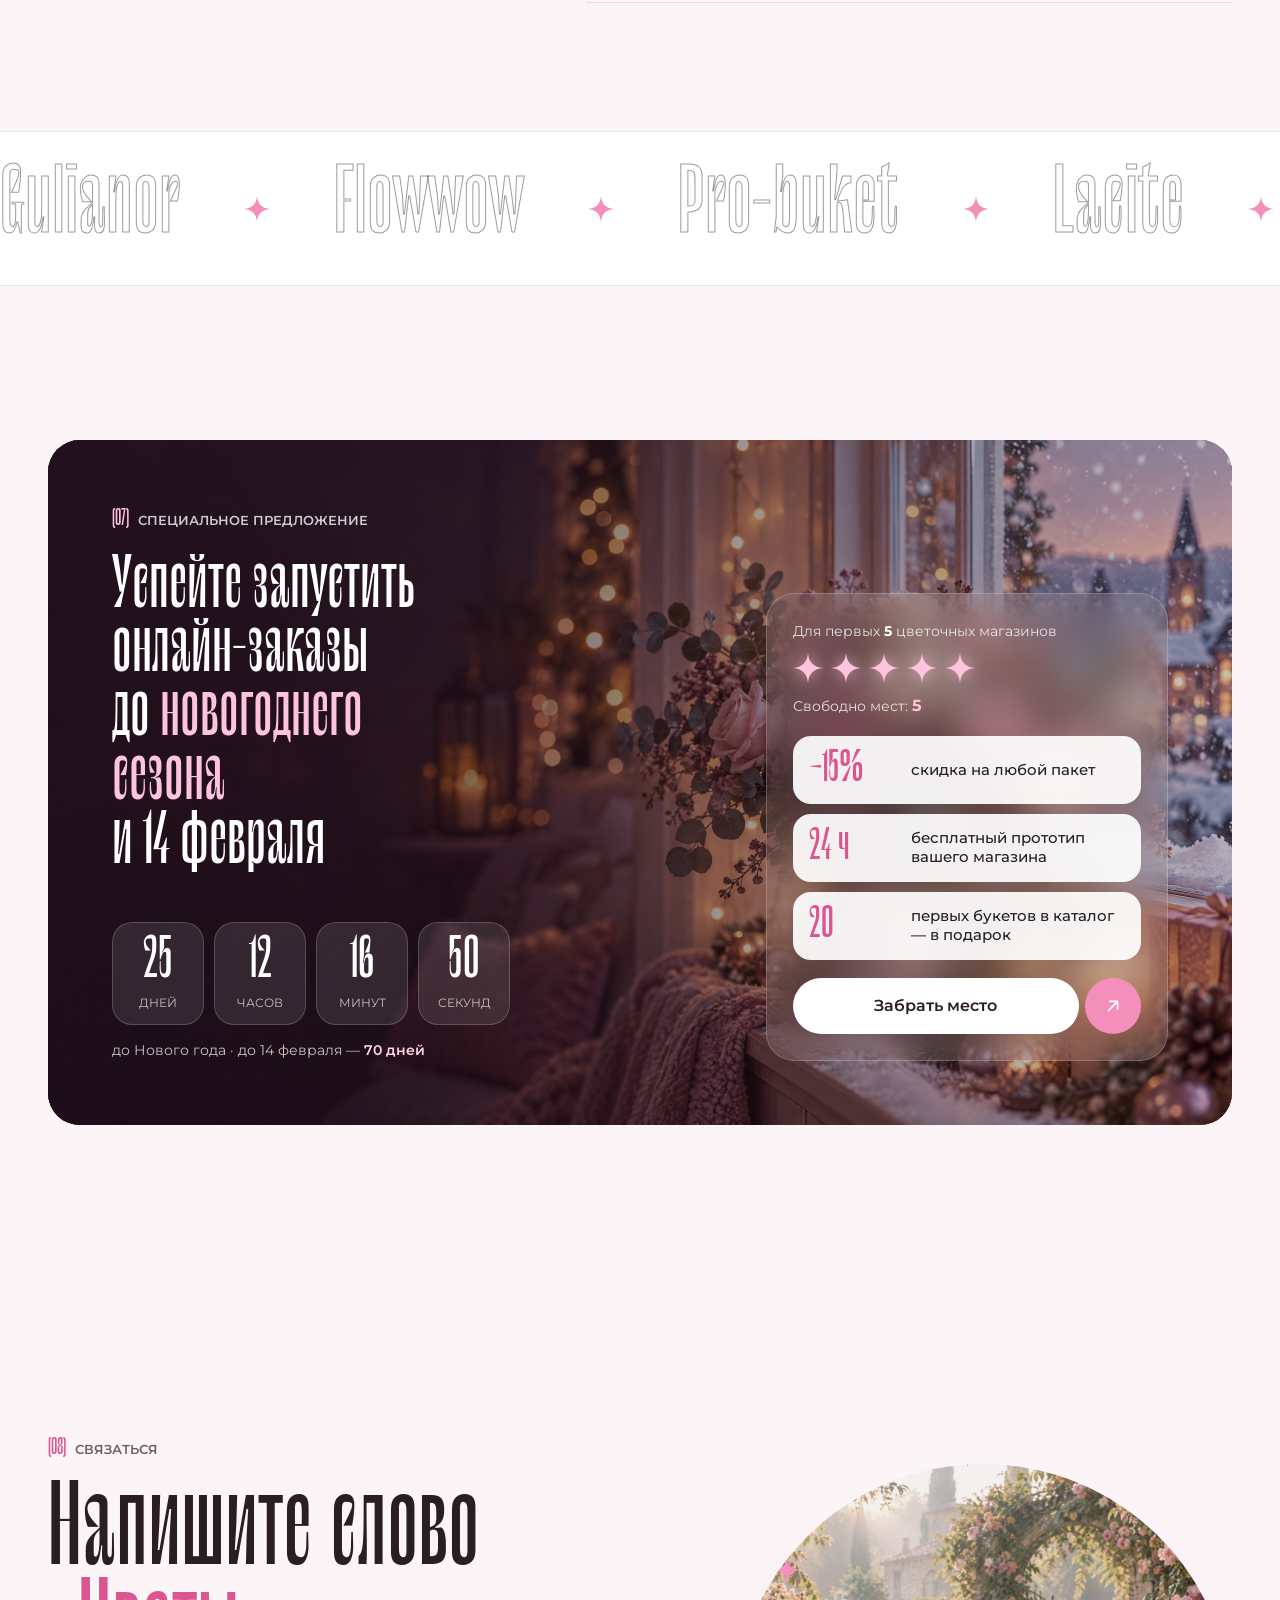
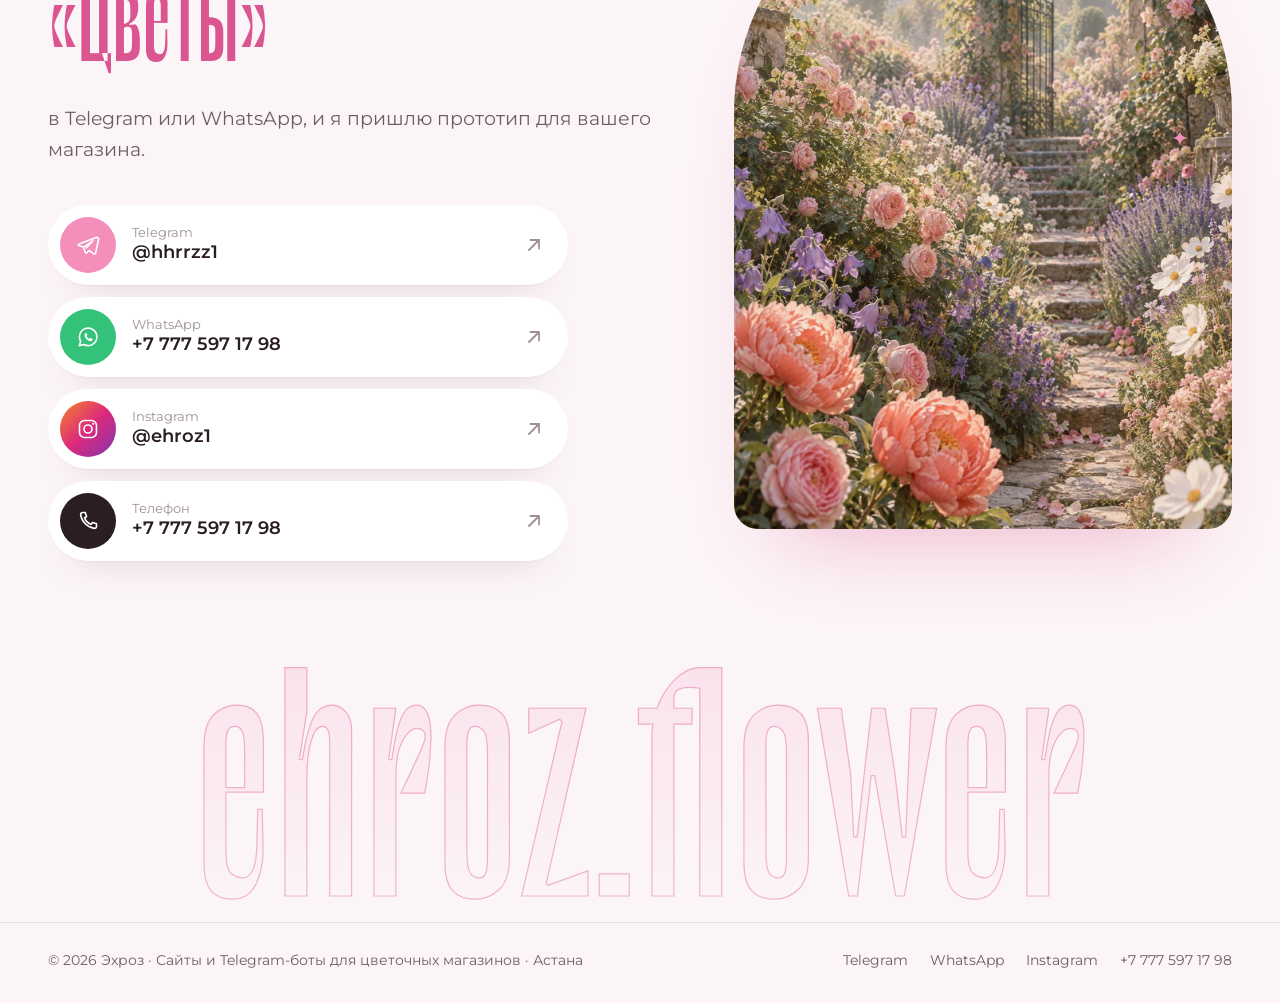
==== commit 3fdcba12: "Use real portrait in the About section Co-Authored-By: Claude Opus 5.5 <noreply@anthropic.com> Claud" ====
--- a/index.html
+++ b/index.html
@@ -509,7 +509,7 @@
     <section class="section trust" id="trust">
       <div class="container trust__grid">
         <figure class="trust__photo media reveal" data-media data-parallax>
-          <img src="assets/img/about.jpg" alt="Рабочее место дизайнера: ноутбук с макетом цветочного сайта и пионы" loading="lazy">
+          <img src="assets/img/about.jpg" alt="Эхроз — дизайнер и разработчик" loading="lazy">
           <div class="media__fallback about"><span class="about__mono">Э</span><div class="about__bloom" data-bloom="b2"></div></div>
           <figcaption><span data-text="name">Эхроз</span><small>дизайн · разработка · тексты</small></figcaption>
         </figure>
--- a/css/style.css
+++ b/css/style.css
@@ -1448,7 +1448,7 @@
   border-radius: 50% 50% var(--r-lg) var(--r-lg) / 40% 40% var(--r-lg) var(--r-lg);
   background: var(--lav-soft);
 }
-.trust__photo > img { transform: translateY(var(--py, 0)) scale(1.12); }
+.trust__photo > img { object-position: 50% 30%; transform: translateY(var(--py, 0)) scale(1.12); }
 .trust__photo figcaption {
   position: absolute;
   left: 16px;
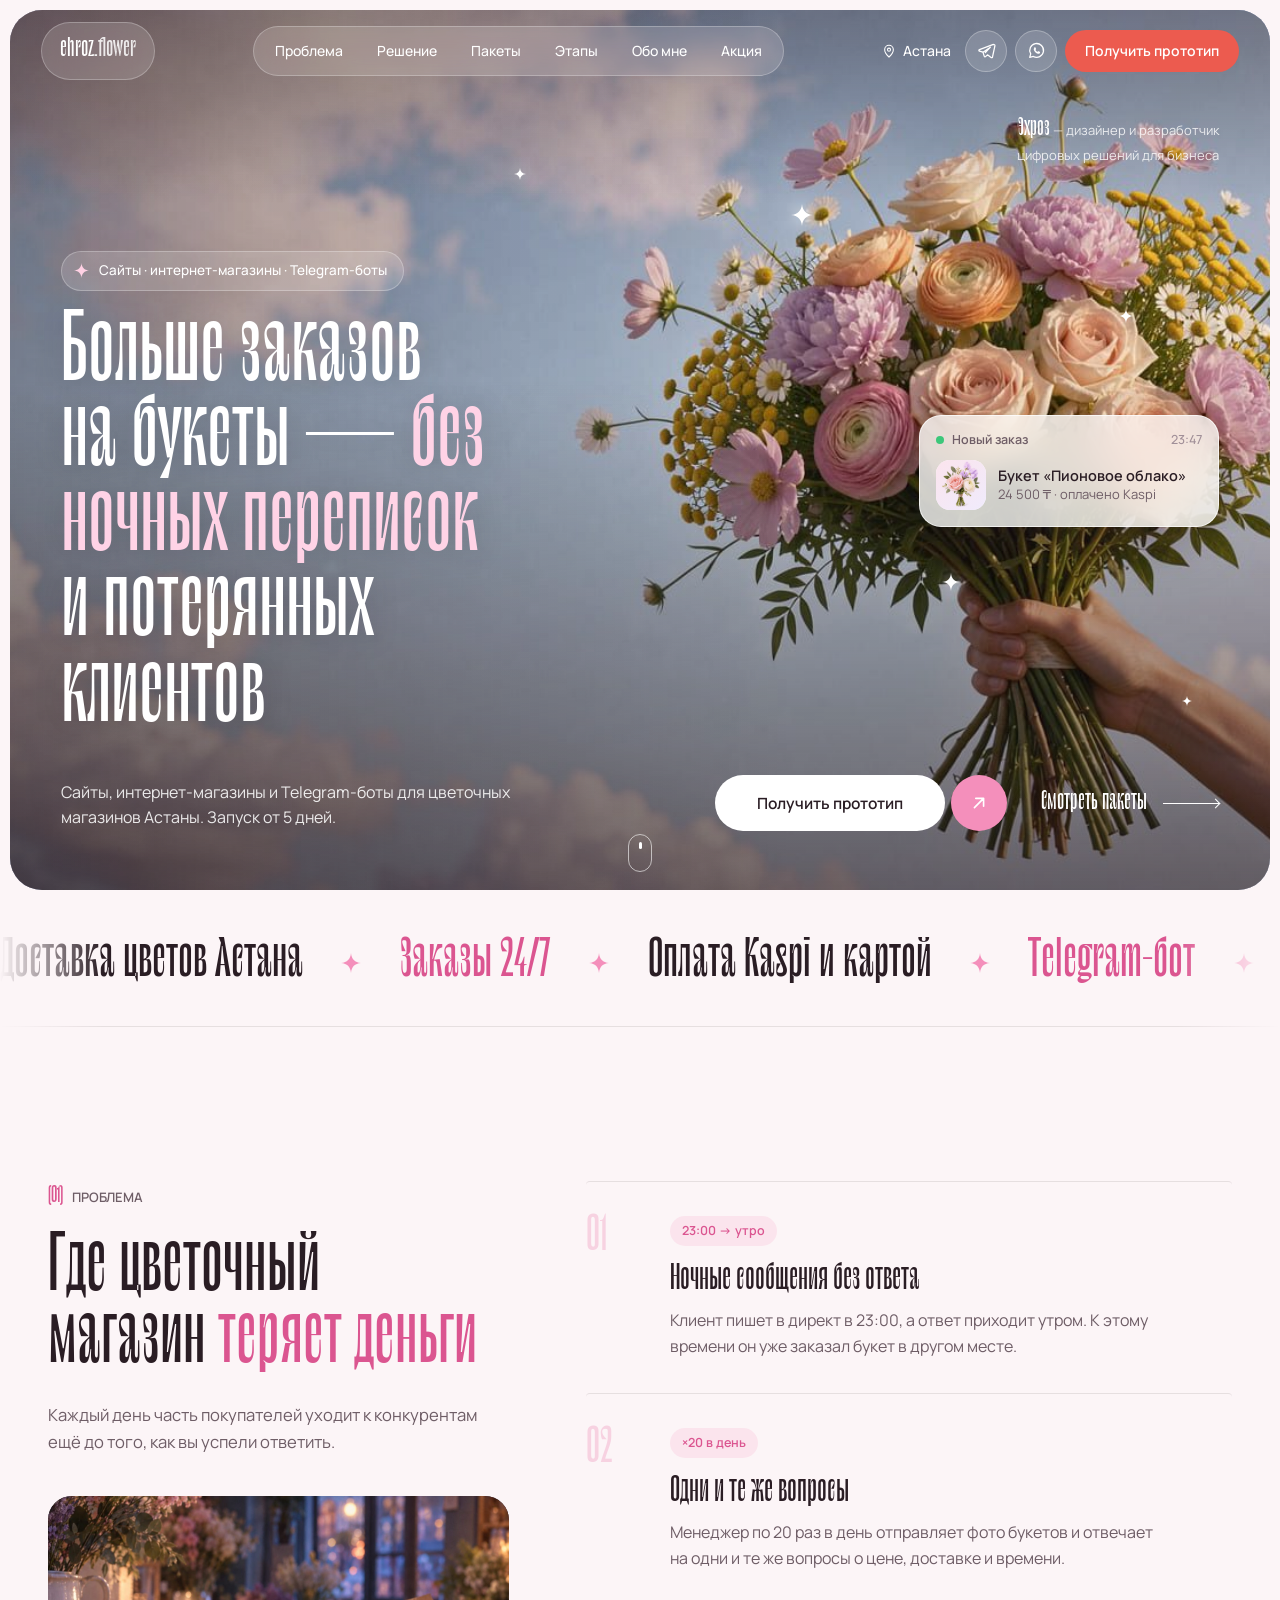
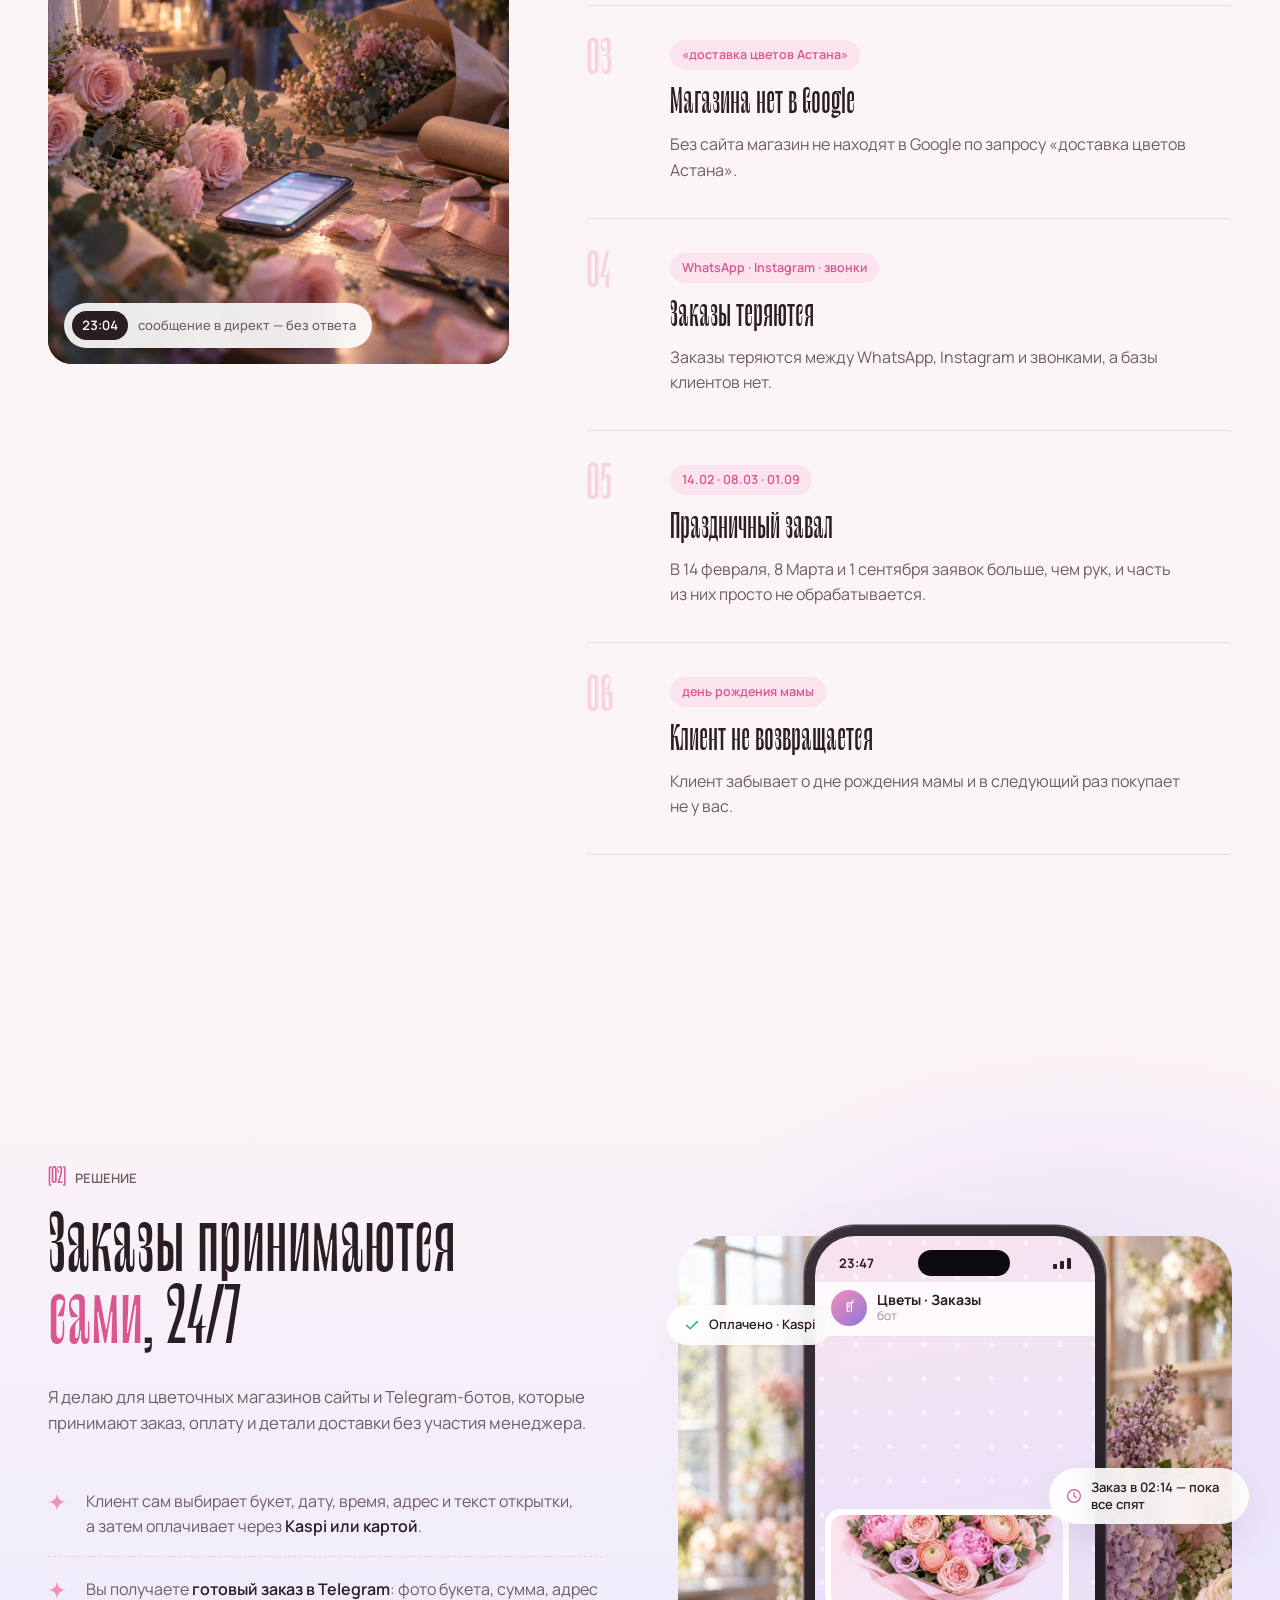
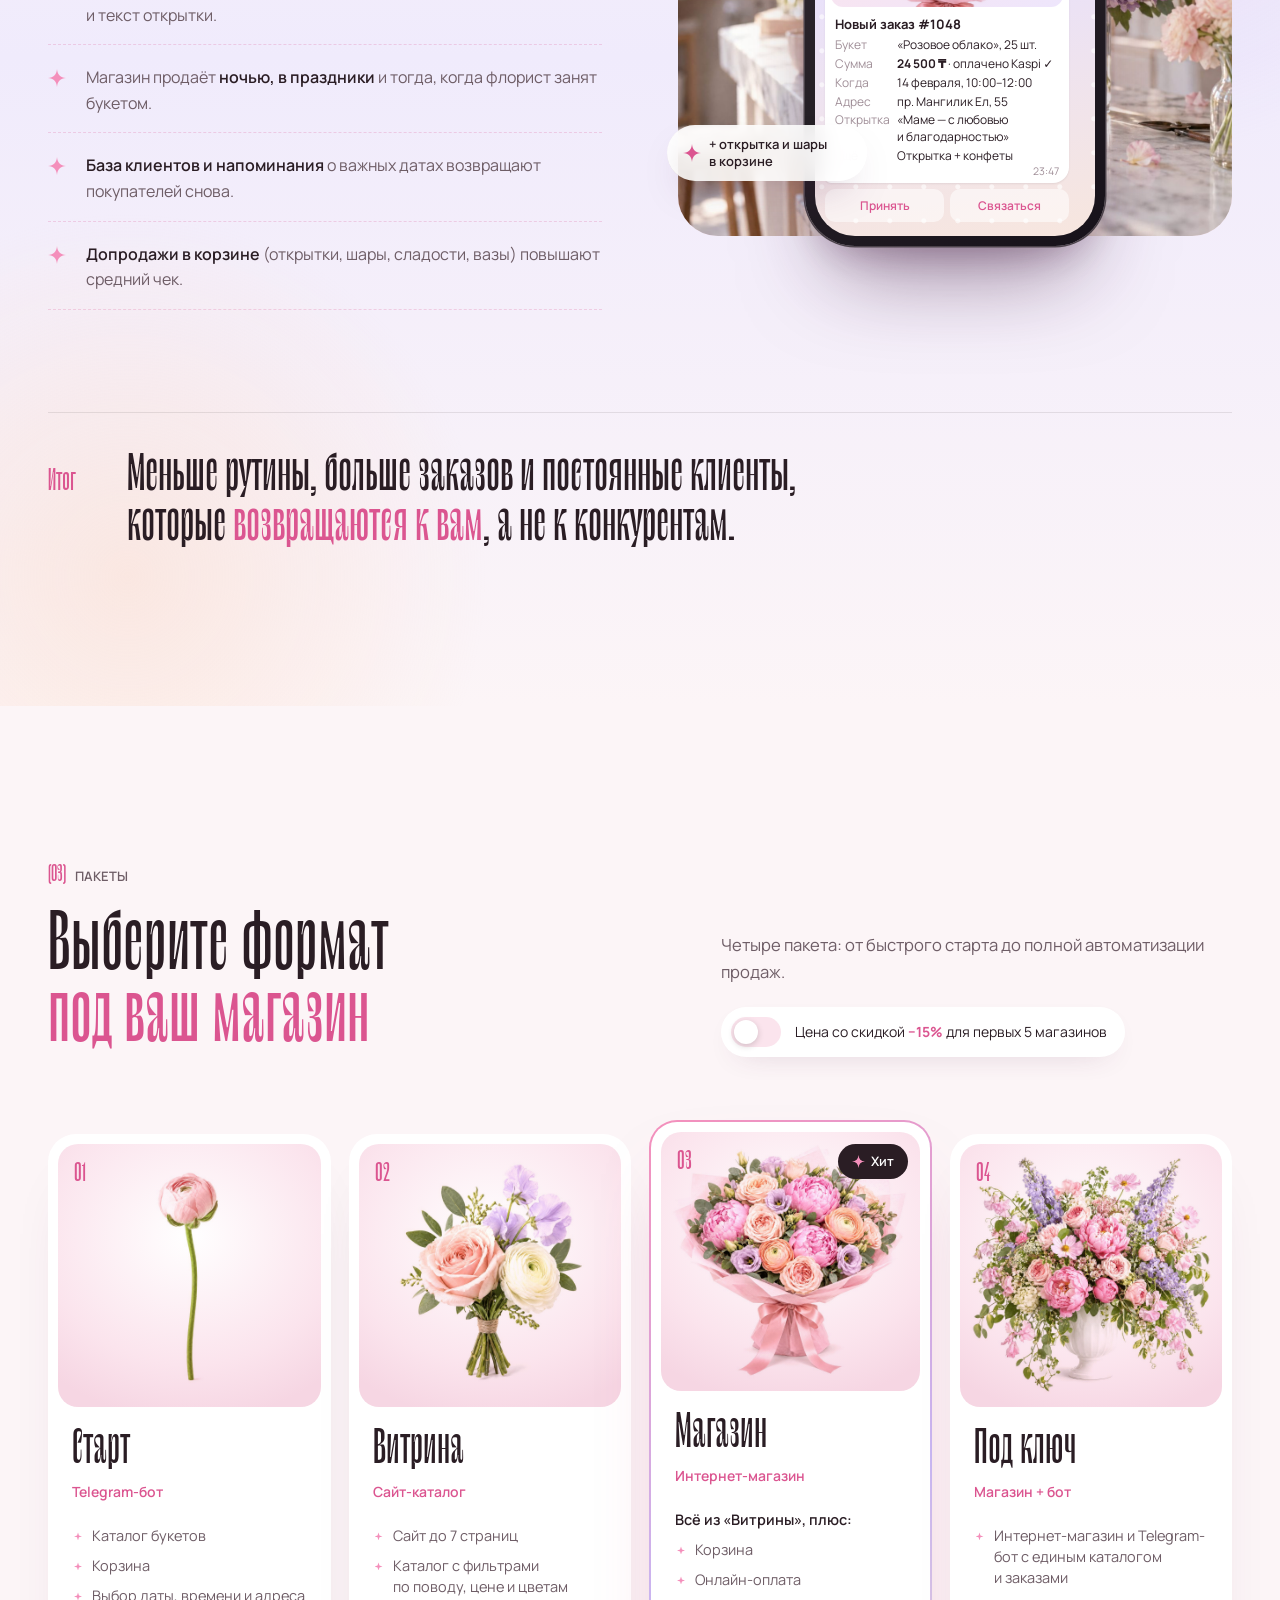
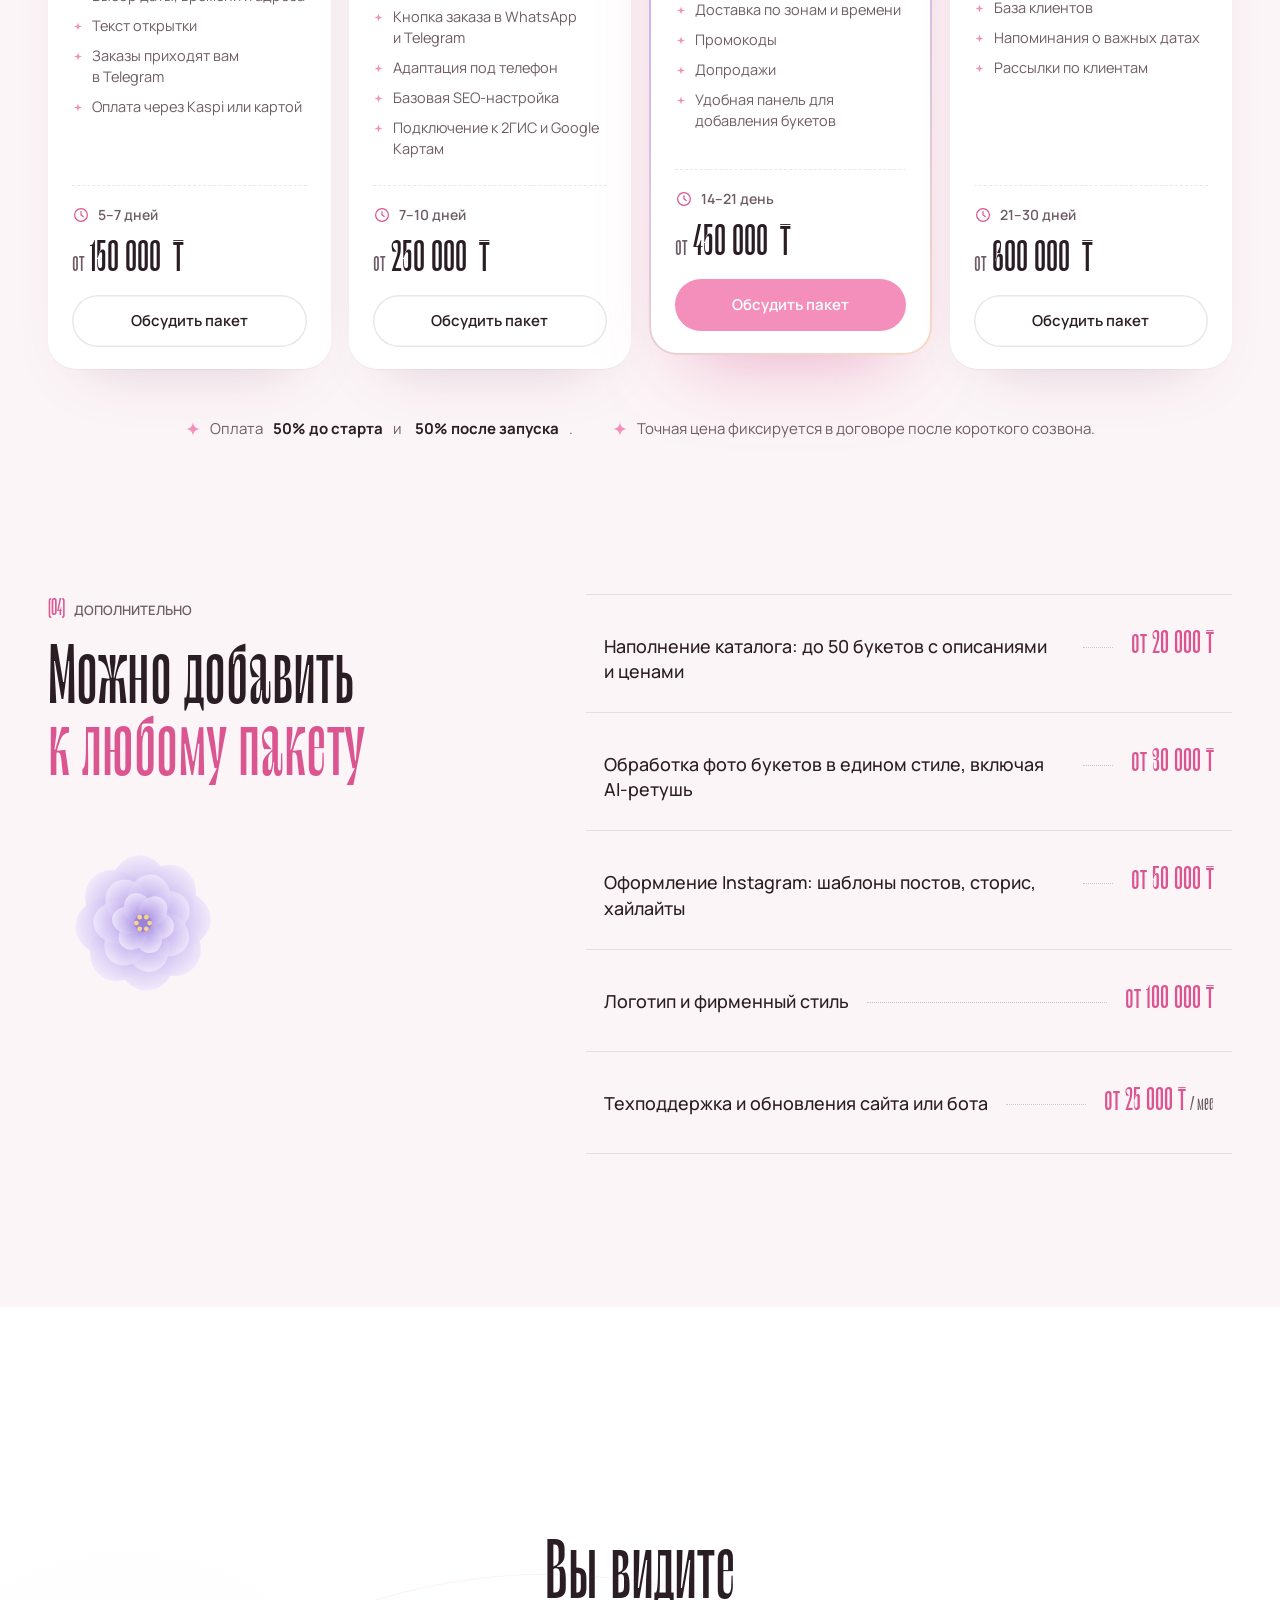
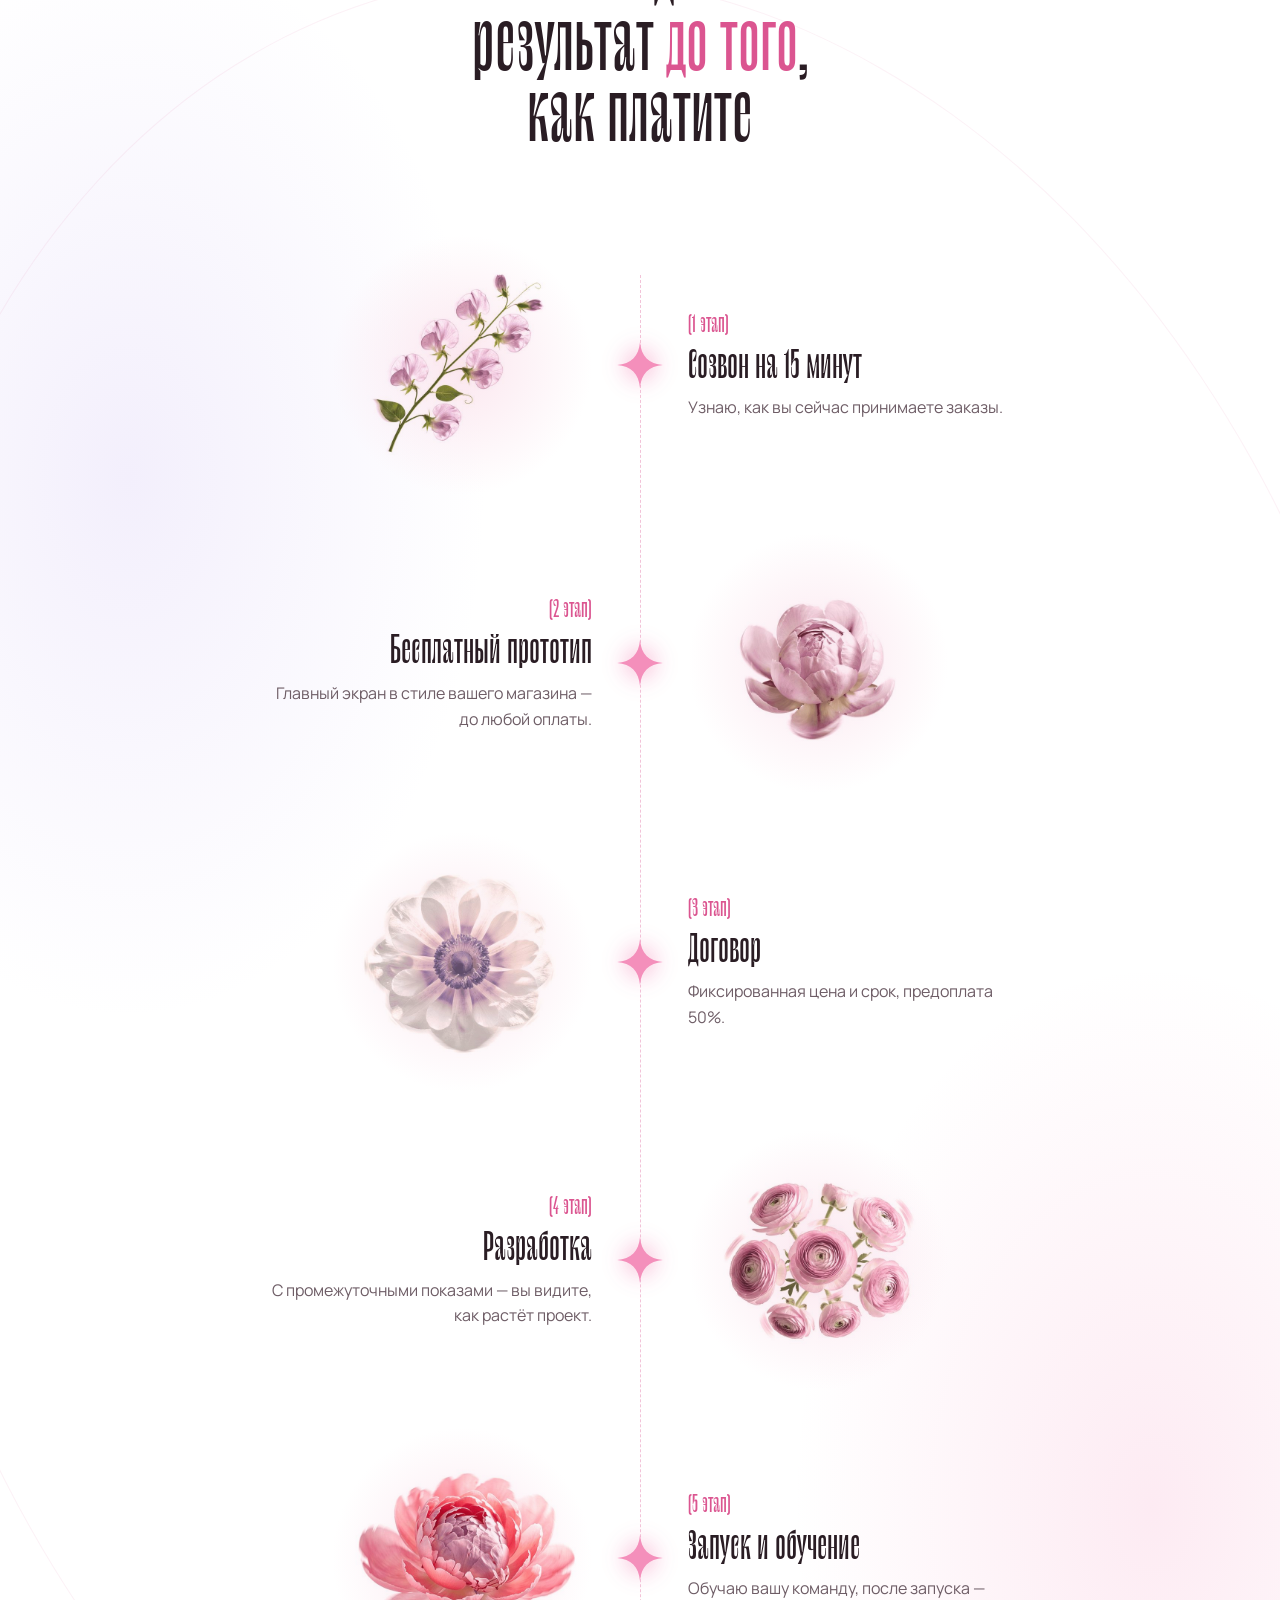
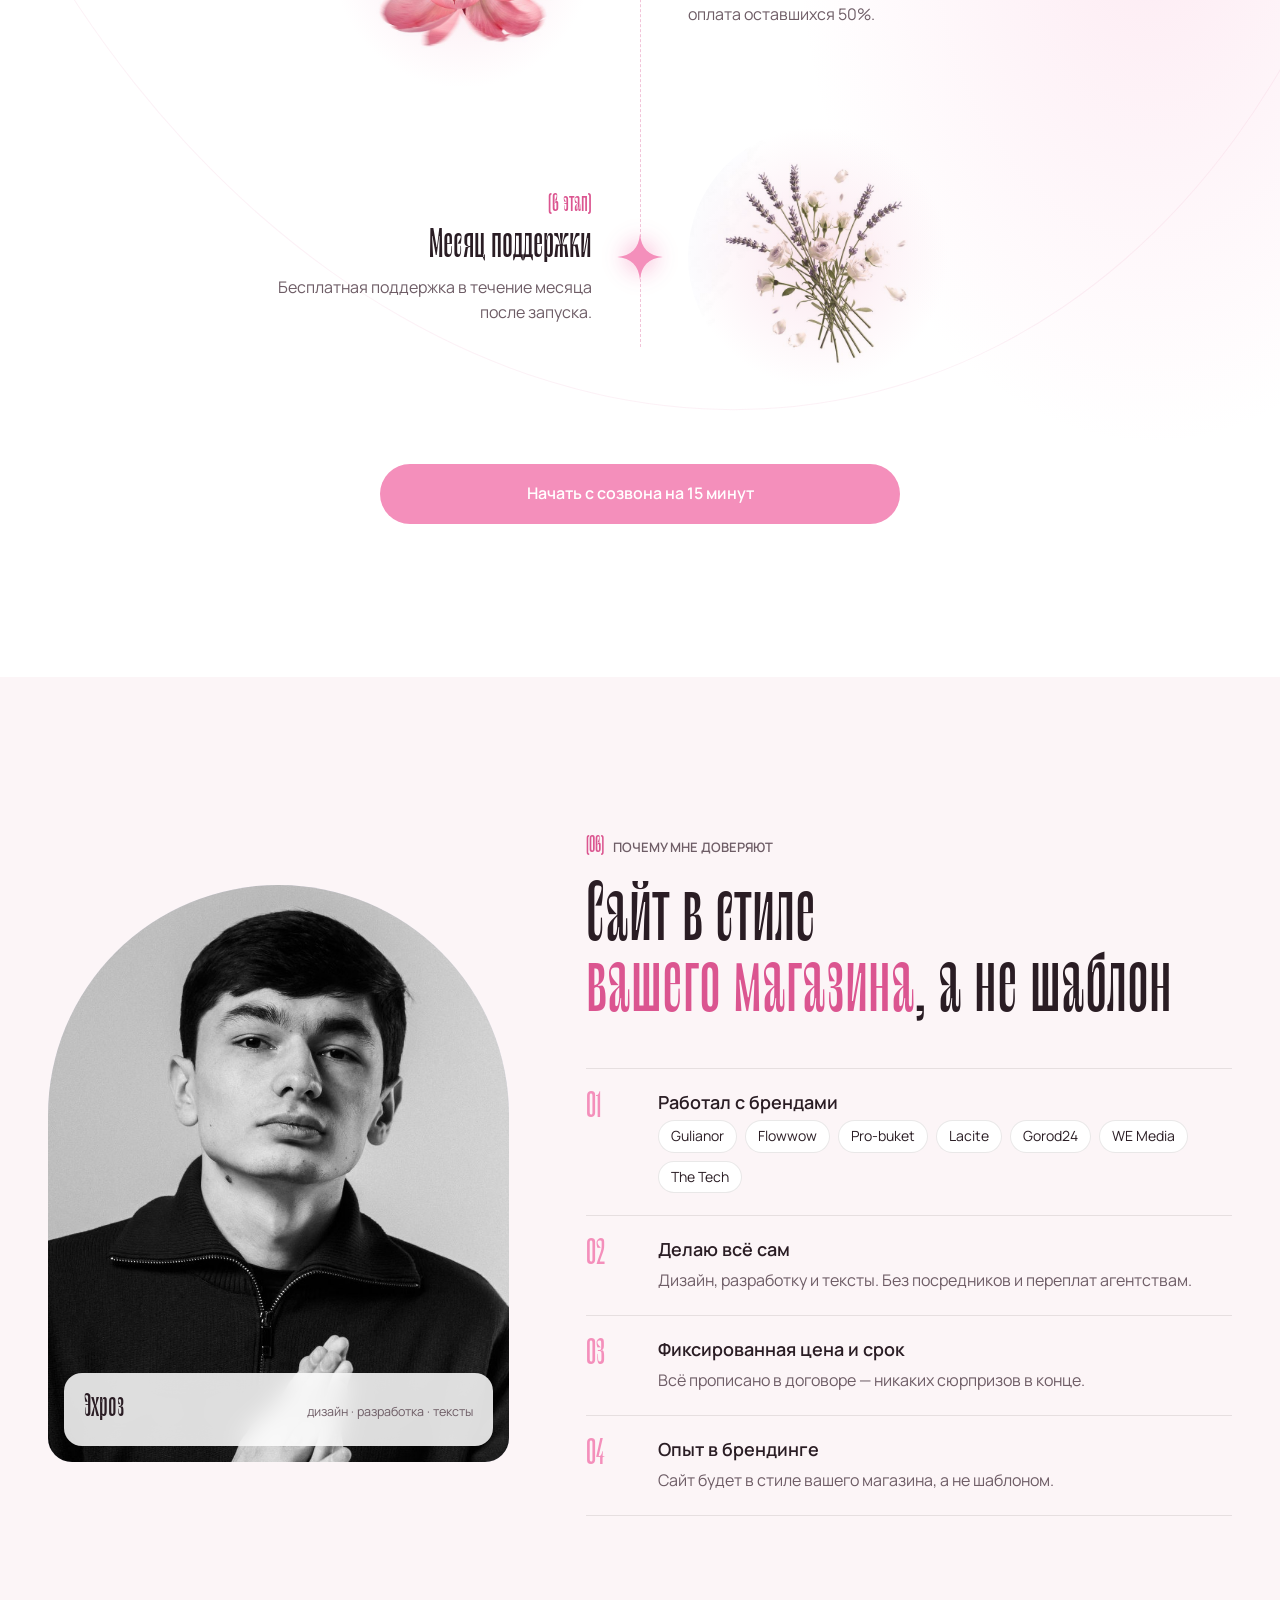
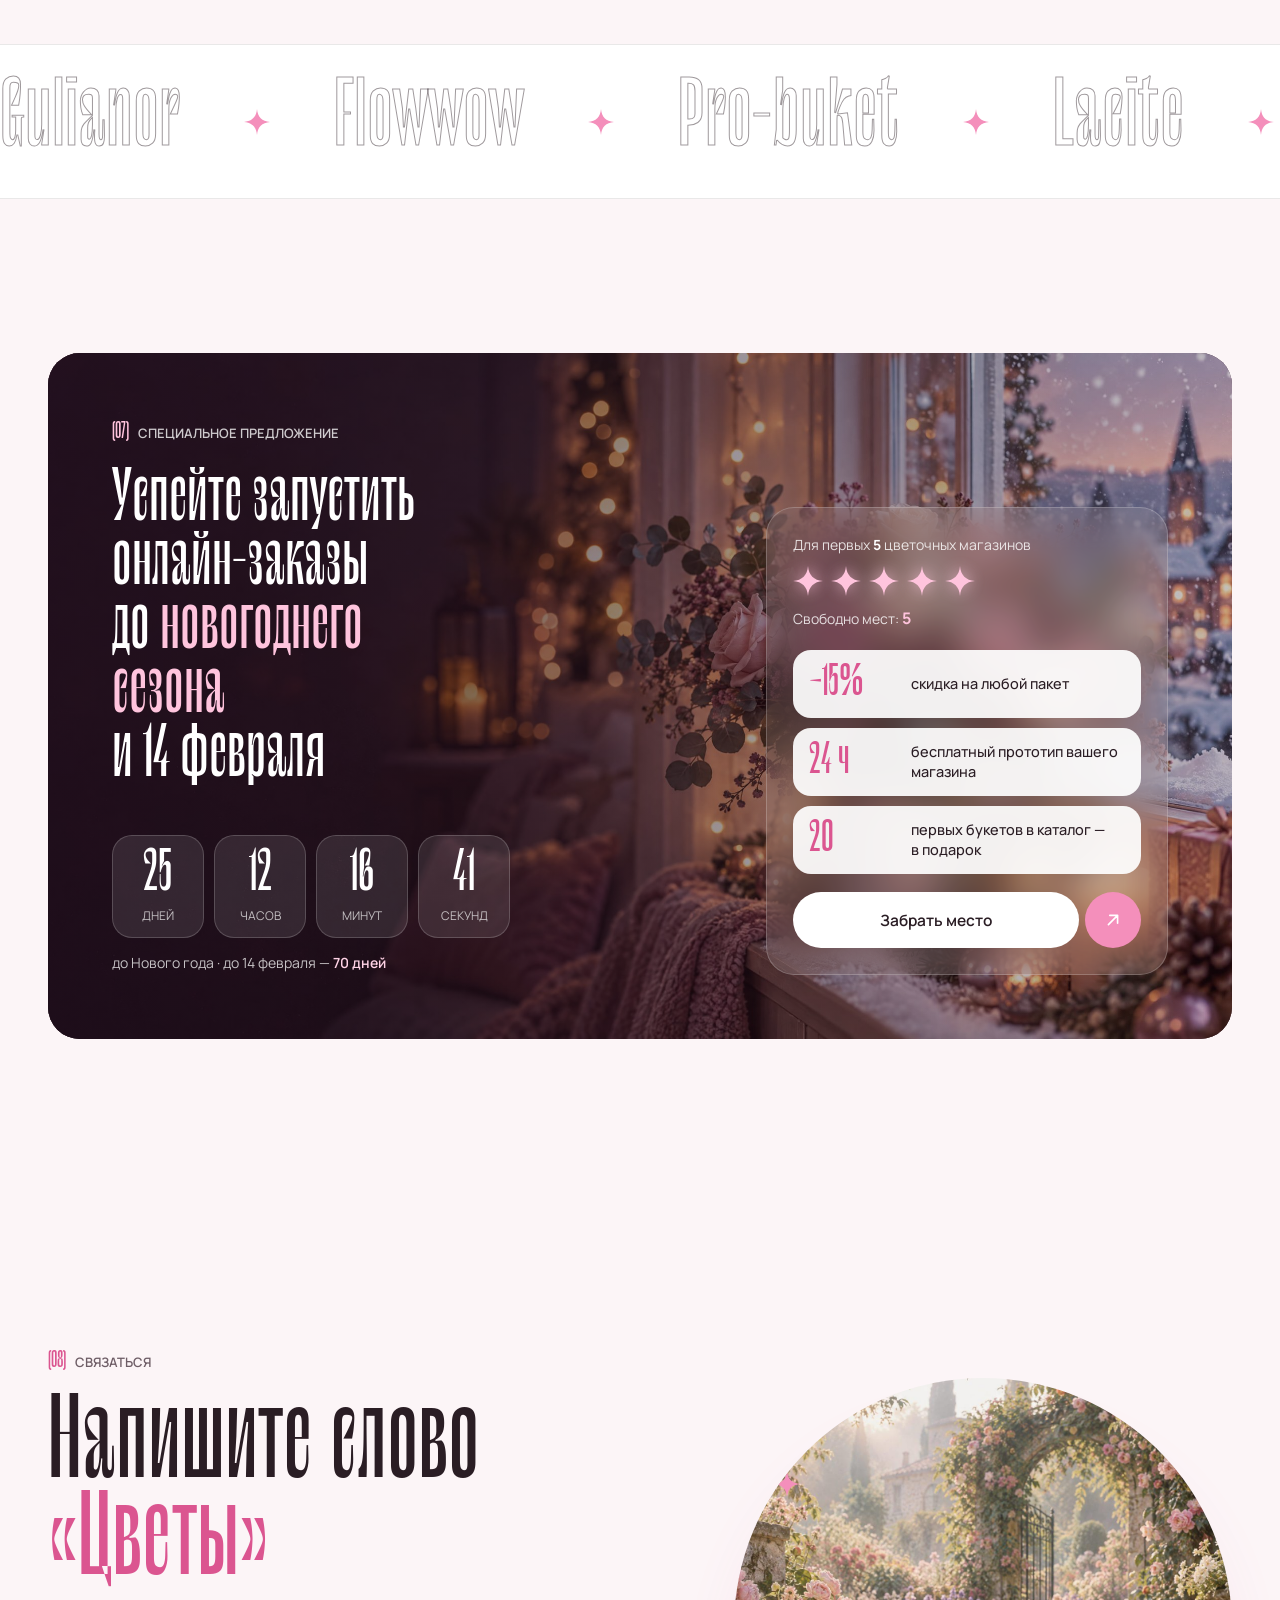
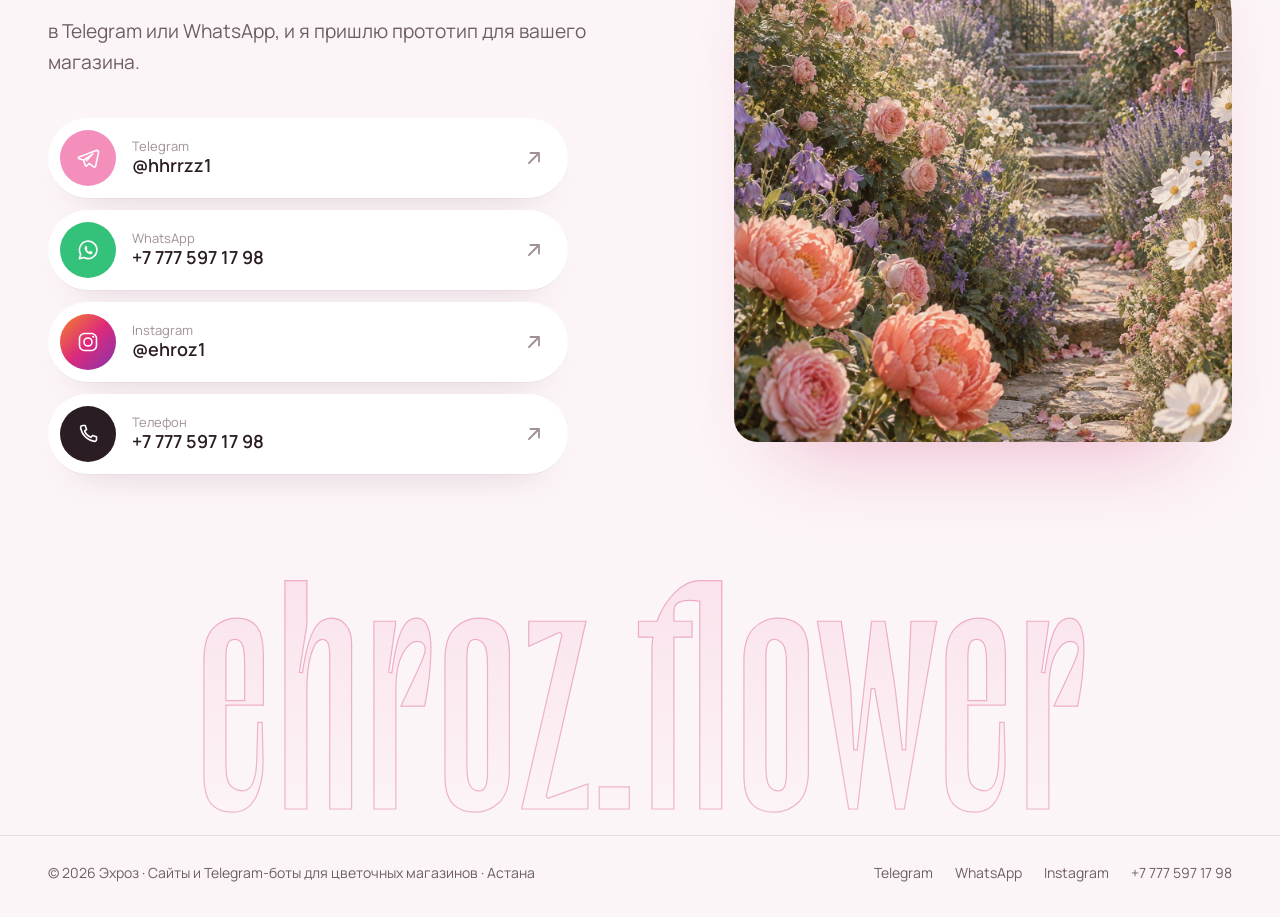
==== commit 11bd5961: "Switch body font from Montserrat to Manrope Co-Authored-By: Claude Opus 5.5 <noreply@anthropic.com> " ====
--- a/index.html
+++ b/index.html
@@ -15,7 +15,7 @@
   <link rel="icon" href="assets/favicon.svg" type="image/svg+xml">
   <link rel="preconnect" href="https://fonts.googleapis.com">
   <link rel="preconnect" href="https://fonts.gstatic.com" crossorigin>
-  <link href="https://fonts.googleapis.com/css2?family=Montserrat:ital,wght@0,300;0,400;0,500;0,600;0,700;1,300;1,400;1,500&display=swap" rel="stylesheet">
+  <link href="https://fonts.googleapis.com/css2?family=Manrope:wght@300;400;500;600;700&display=swap" rel="stylesheet">
   <link rel="stylesheet" href="css/style.css">
   <script>document.documentElement.classList.replace('no-js', 'js');</script>
   <script src="js/config.js" defer></script>
--- a/css/style.css
+++ b/css/style.css
@@ -32,8 +32,8 @@
   --sage: #87A182;
   --plum: #2D1626;
 
-  --serif: 'Le Murmure', 'Montserrat', sans-serif;
-  --sans: 'Montserrat', system-ui, -apple-system, 'Segoe UI', Roboto, sans-serif;
+  --serif: 'Le Murmure', 'Manrope', sans-serif;
+  --sans: 'Manrope', system-ui, -apple-system, 'Segoe UI', Roboto, sans-serif;
 
   --r-xl: 32px;
   --r-lg: 24px;
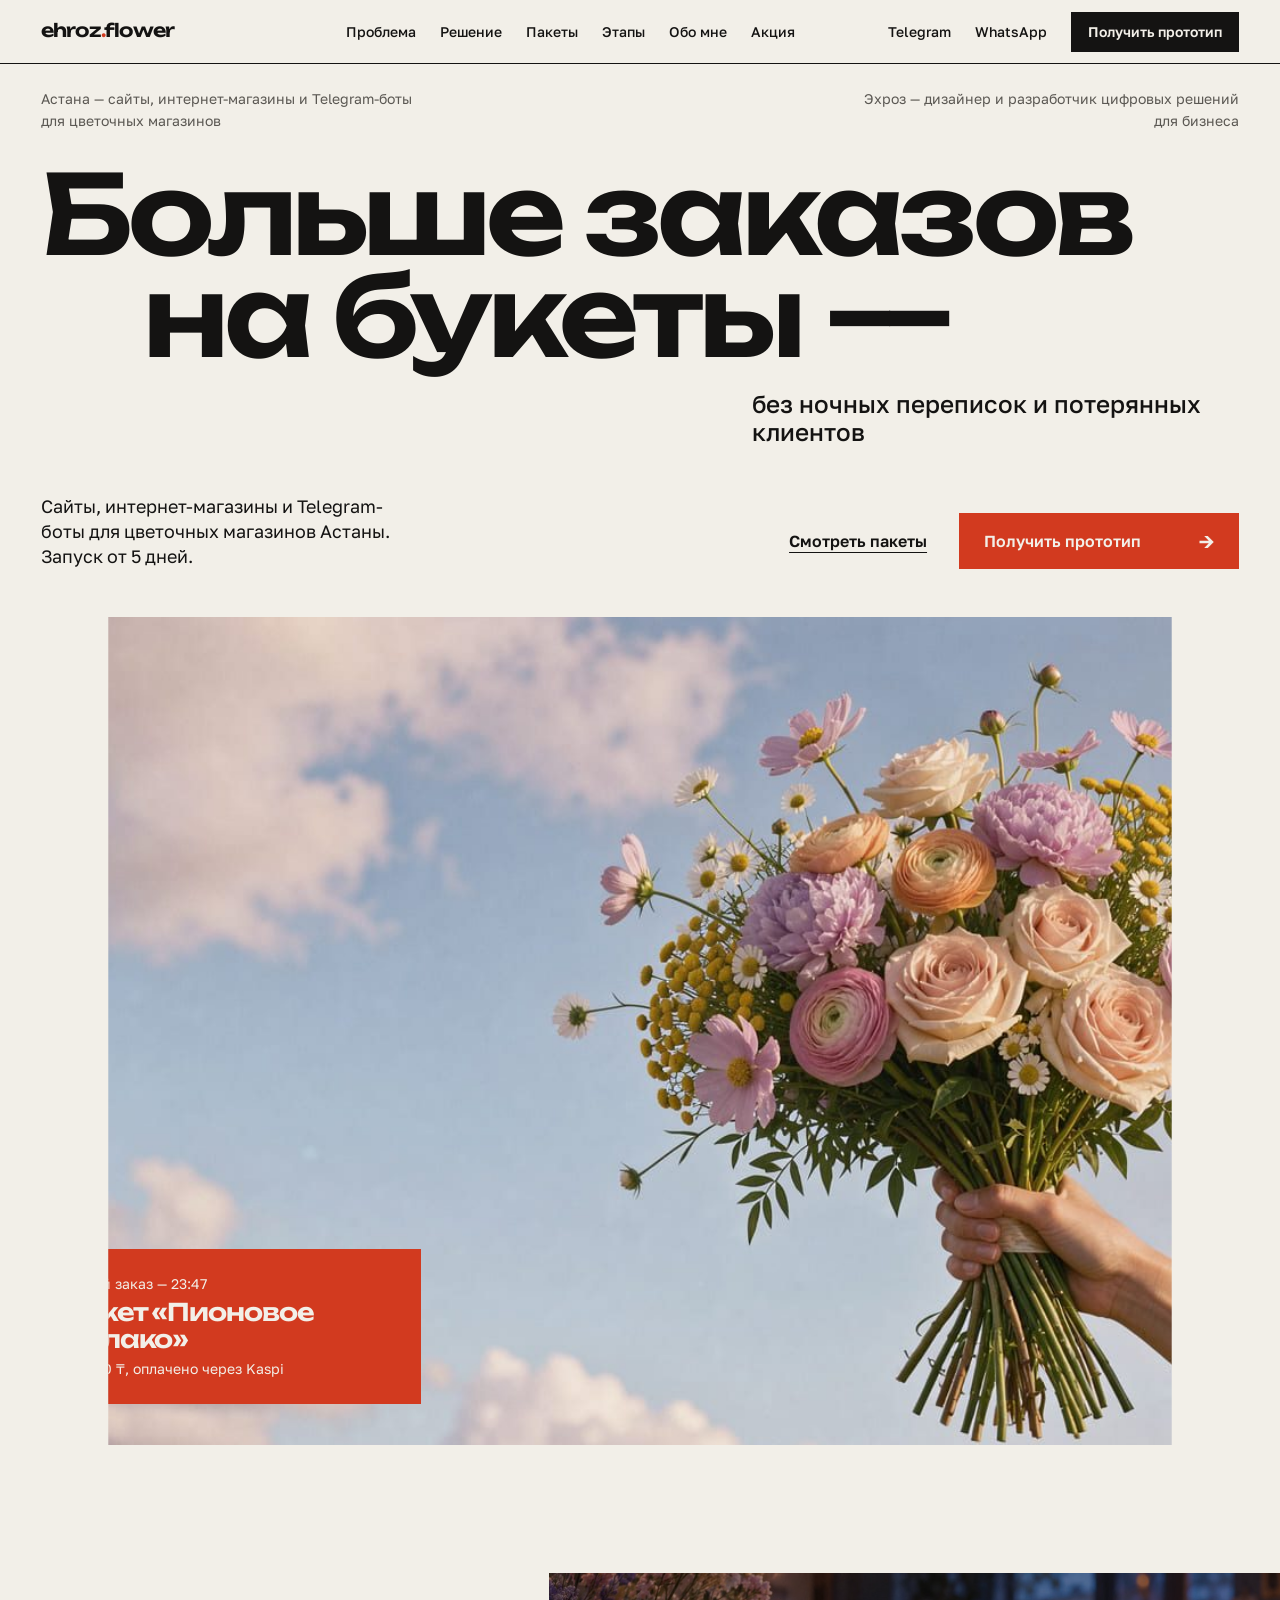
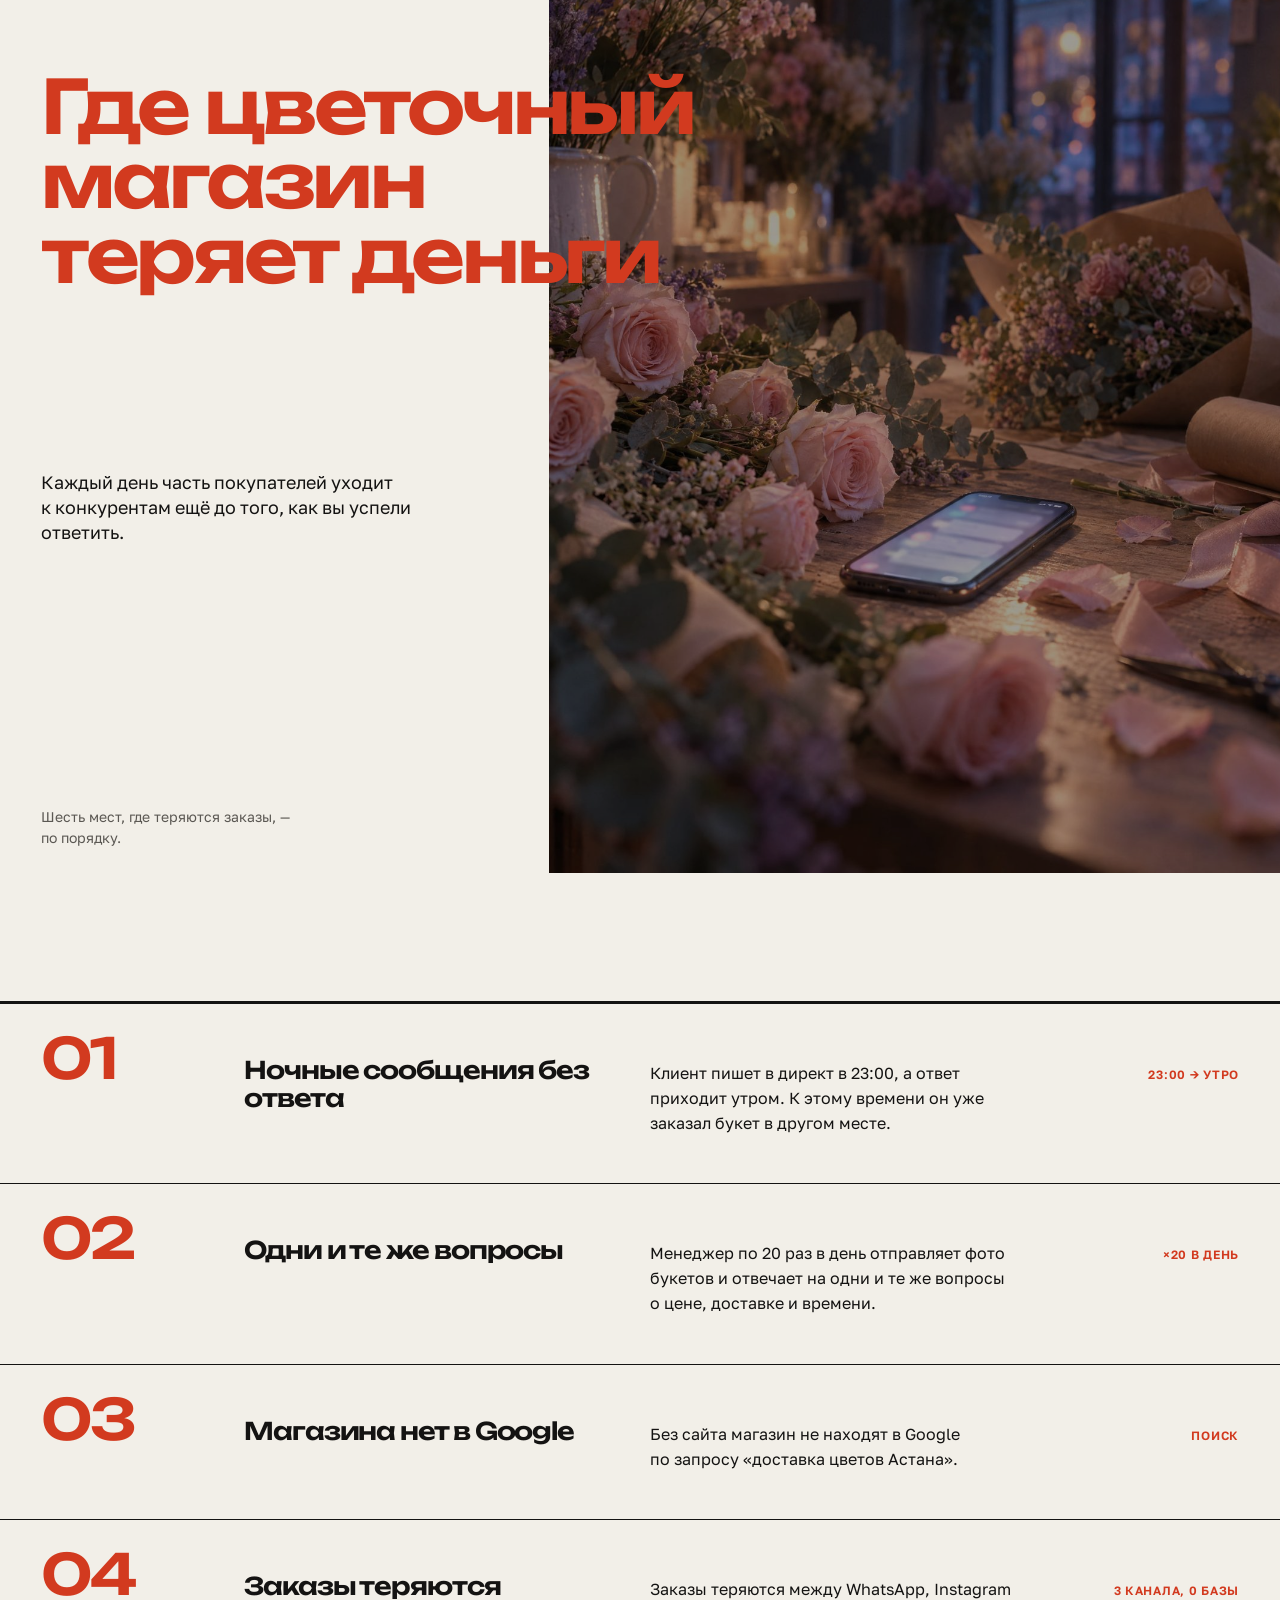
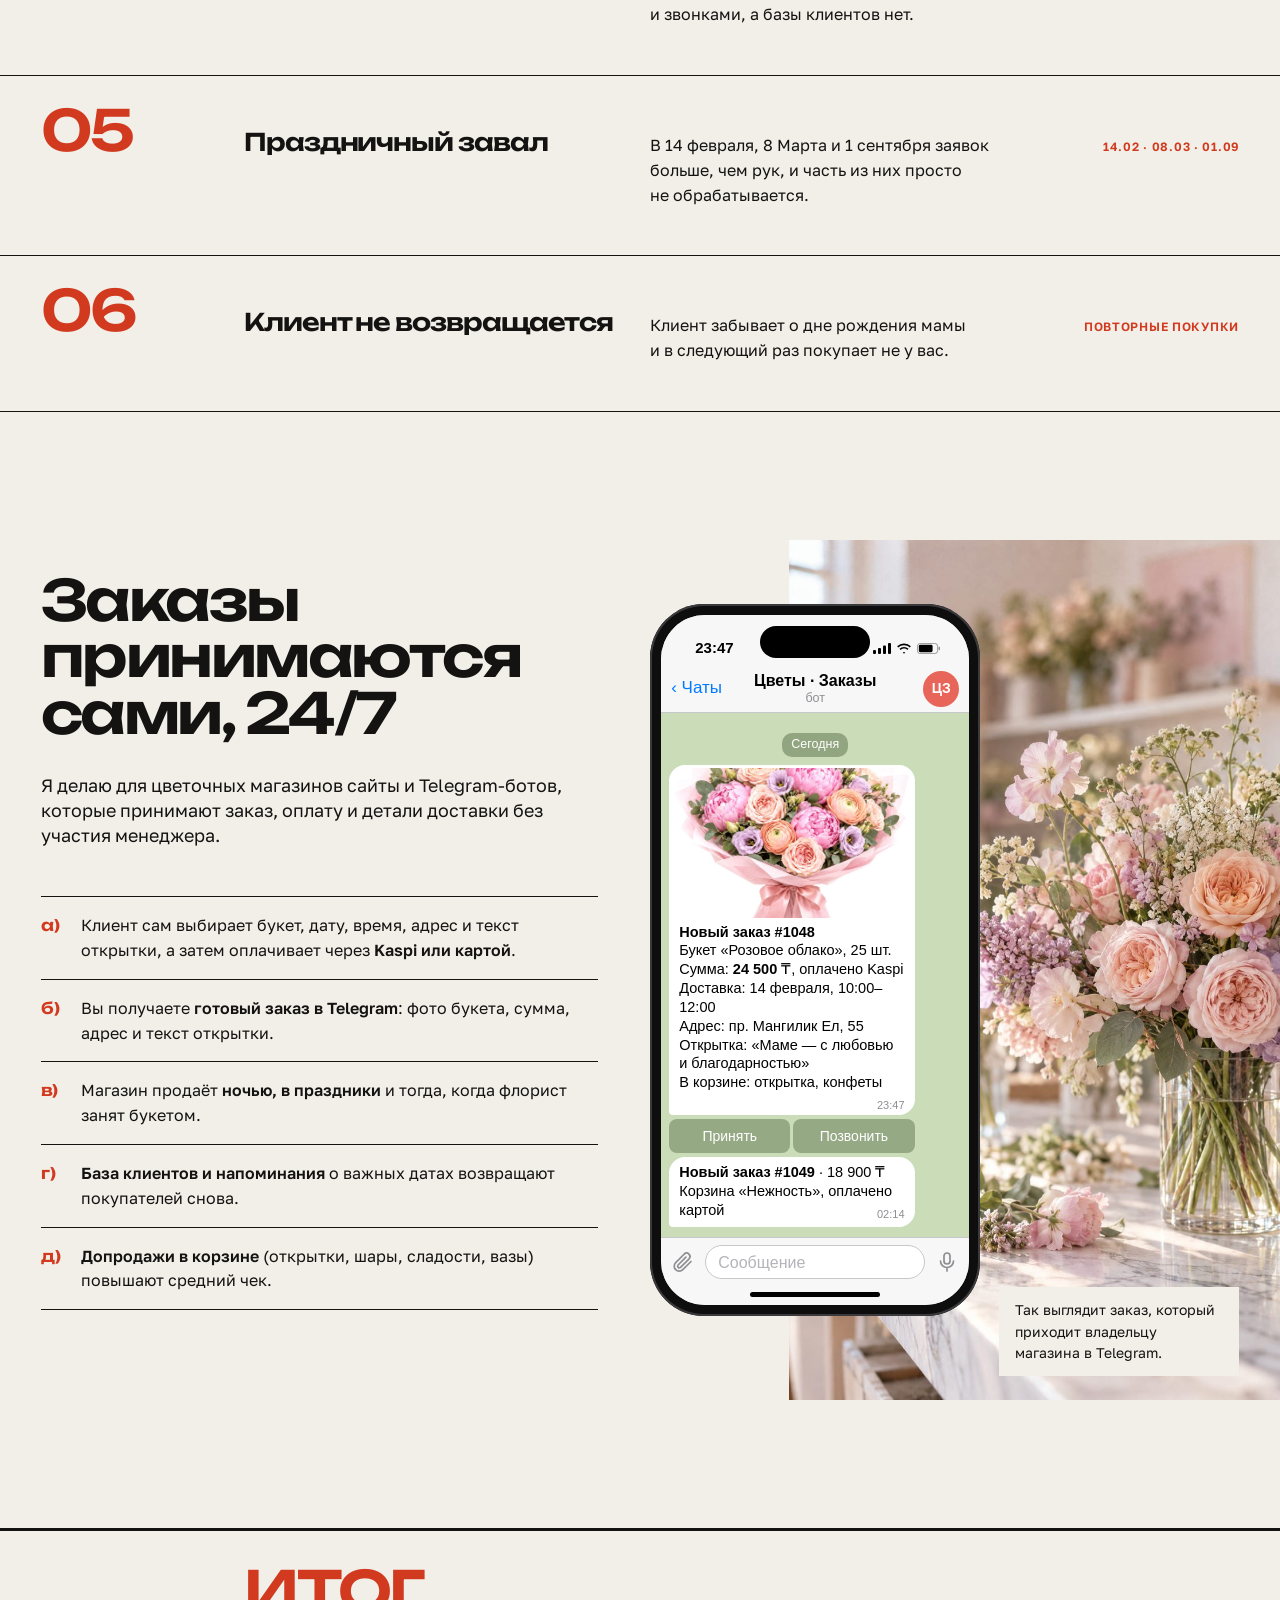
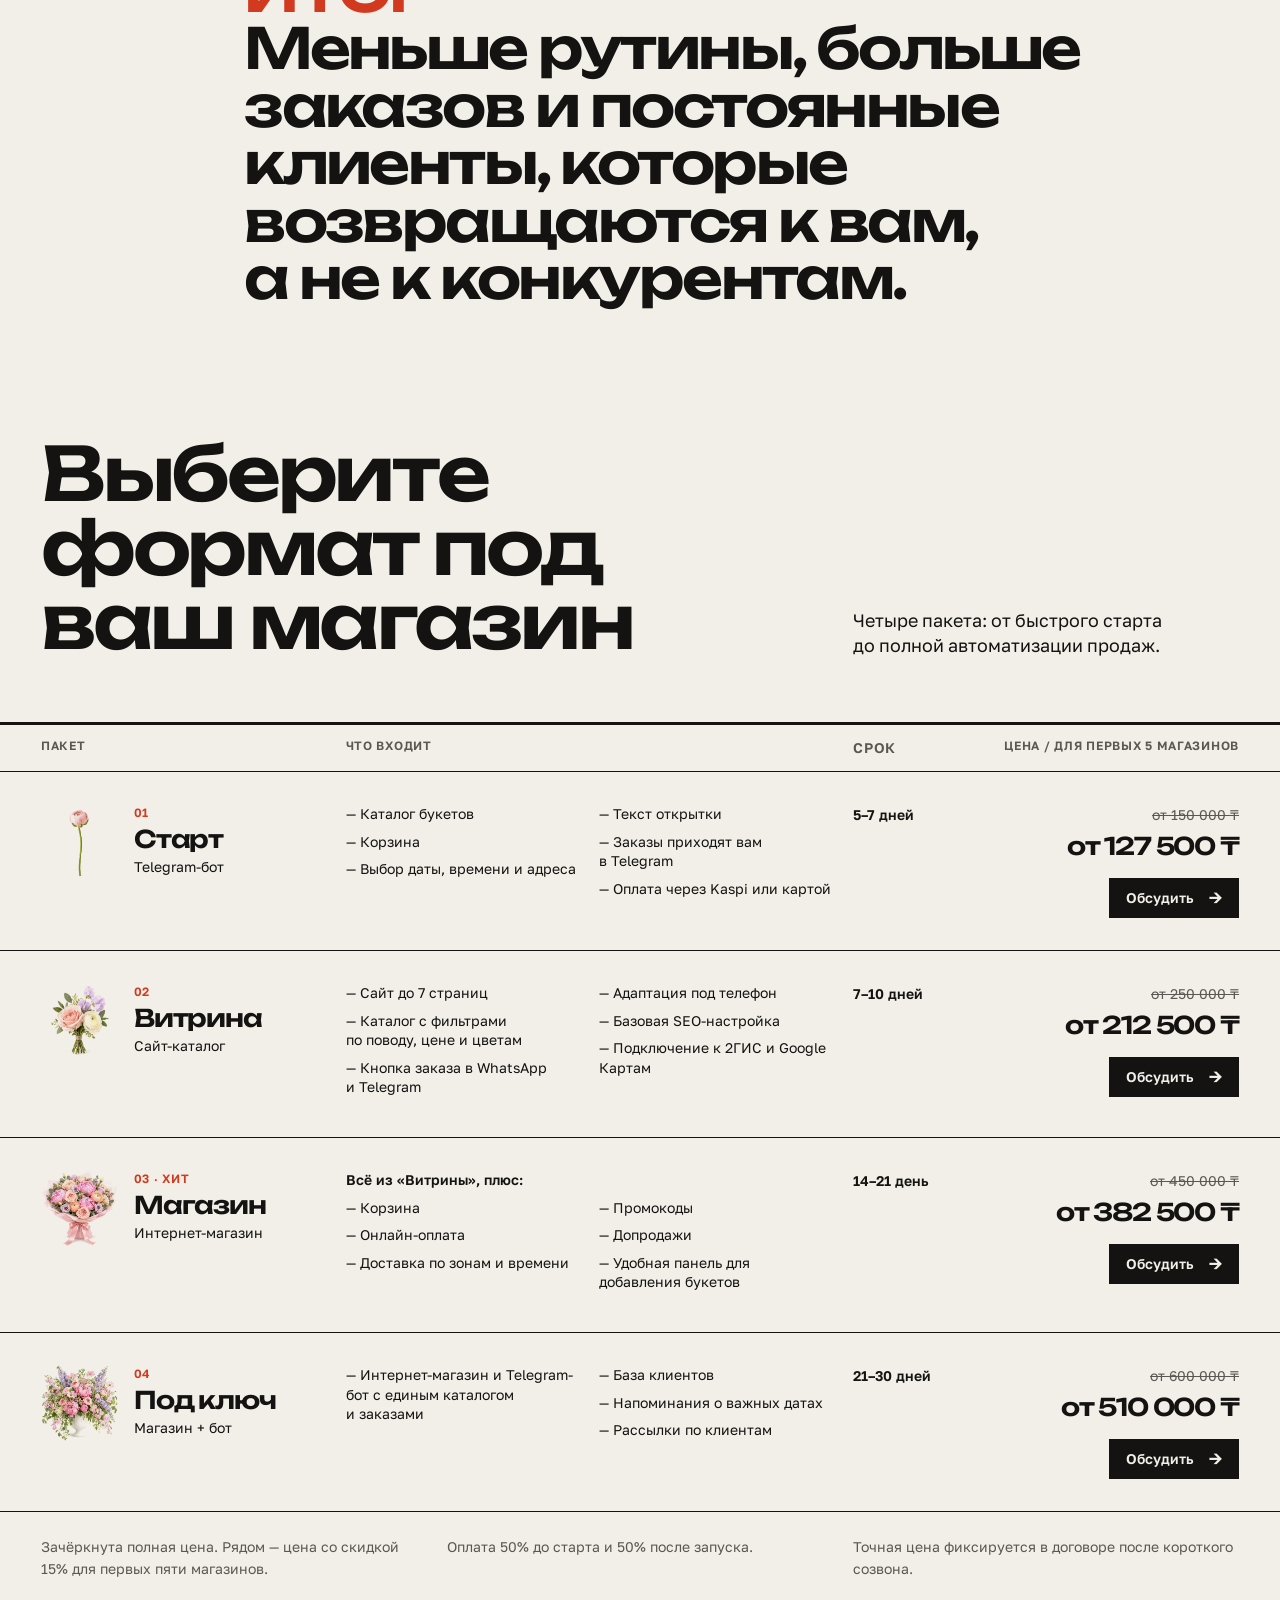
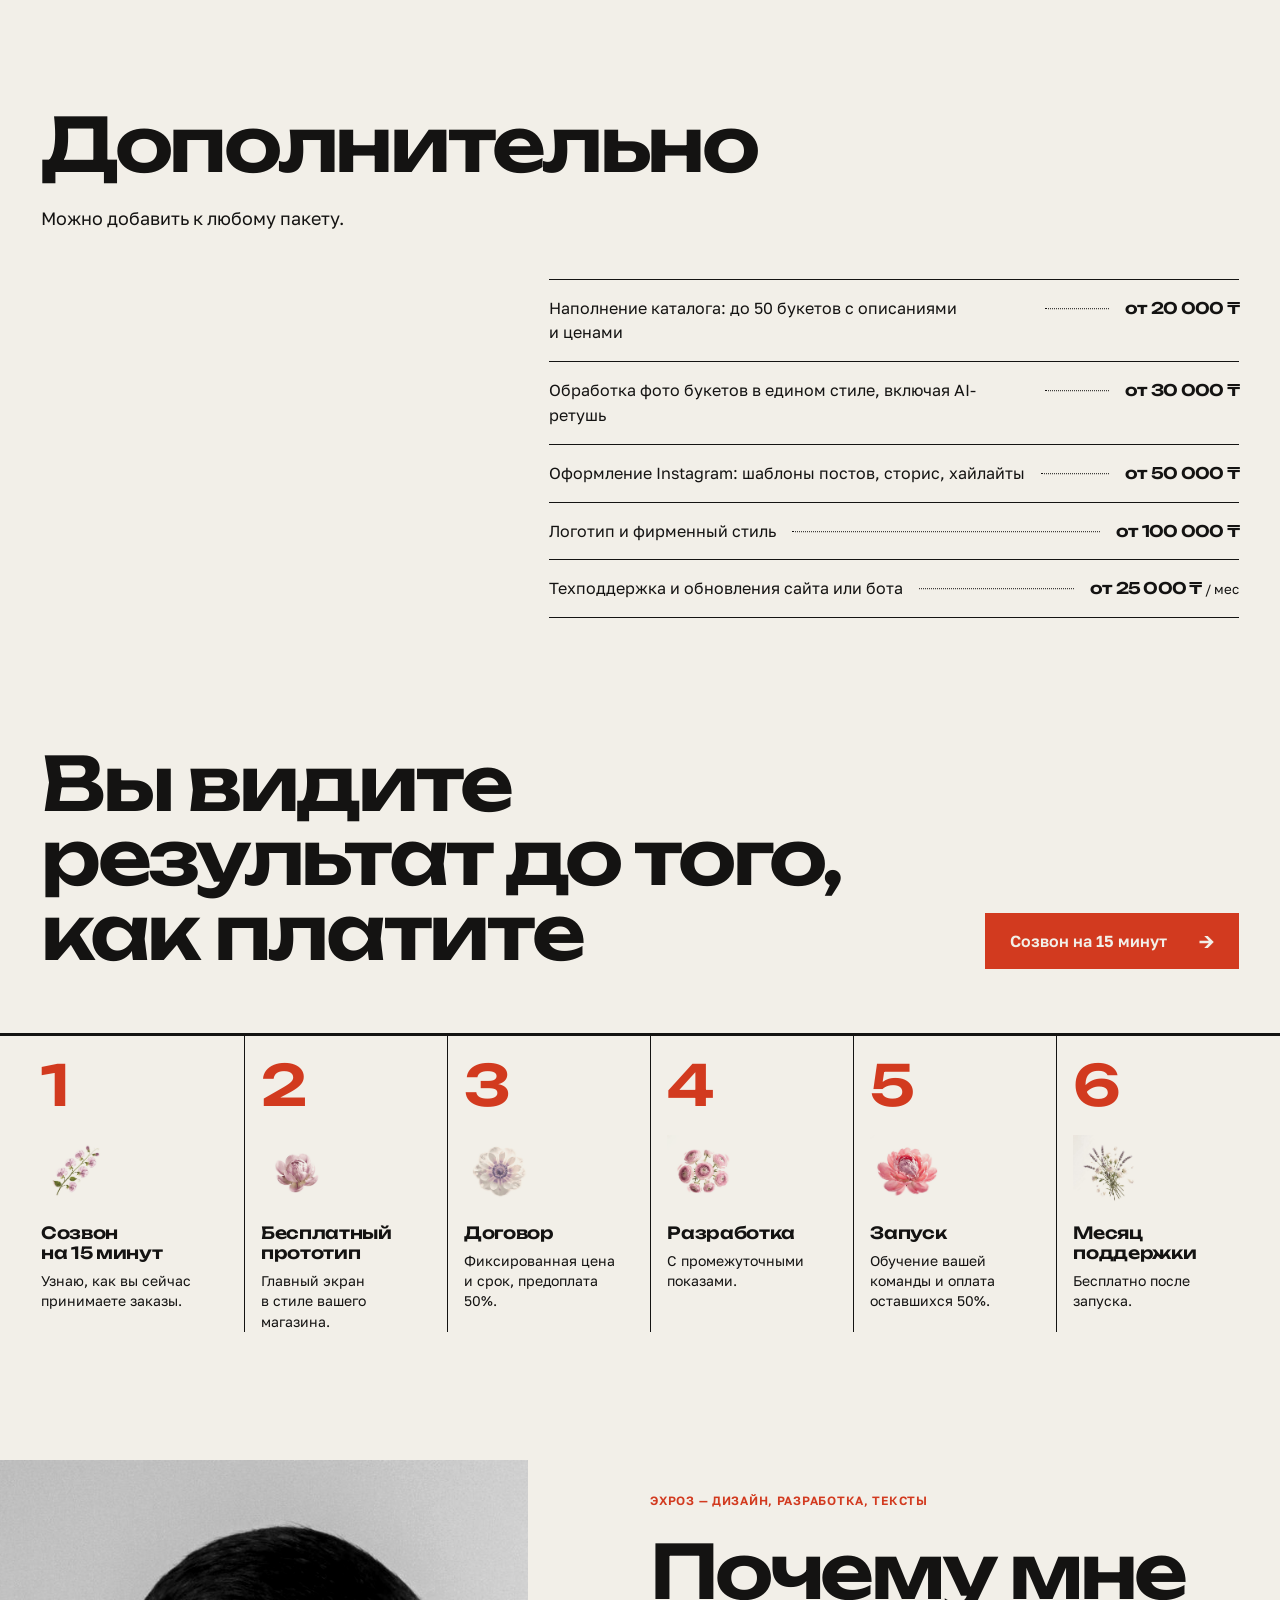
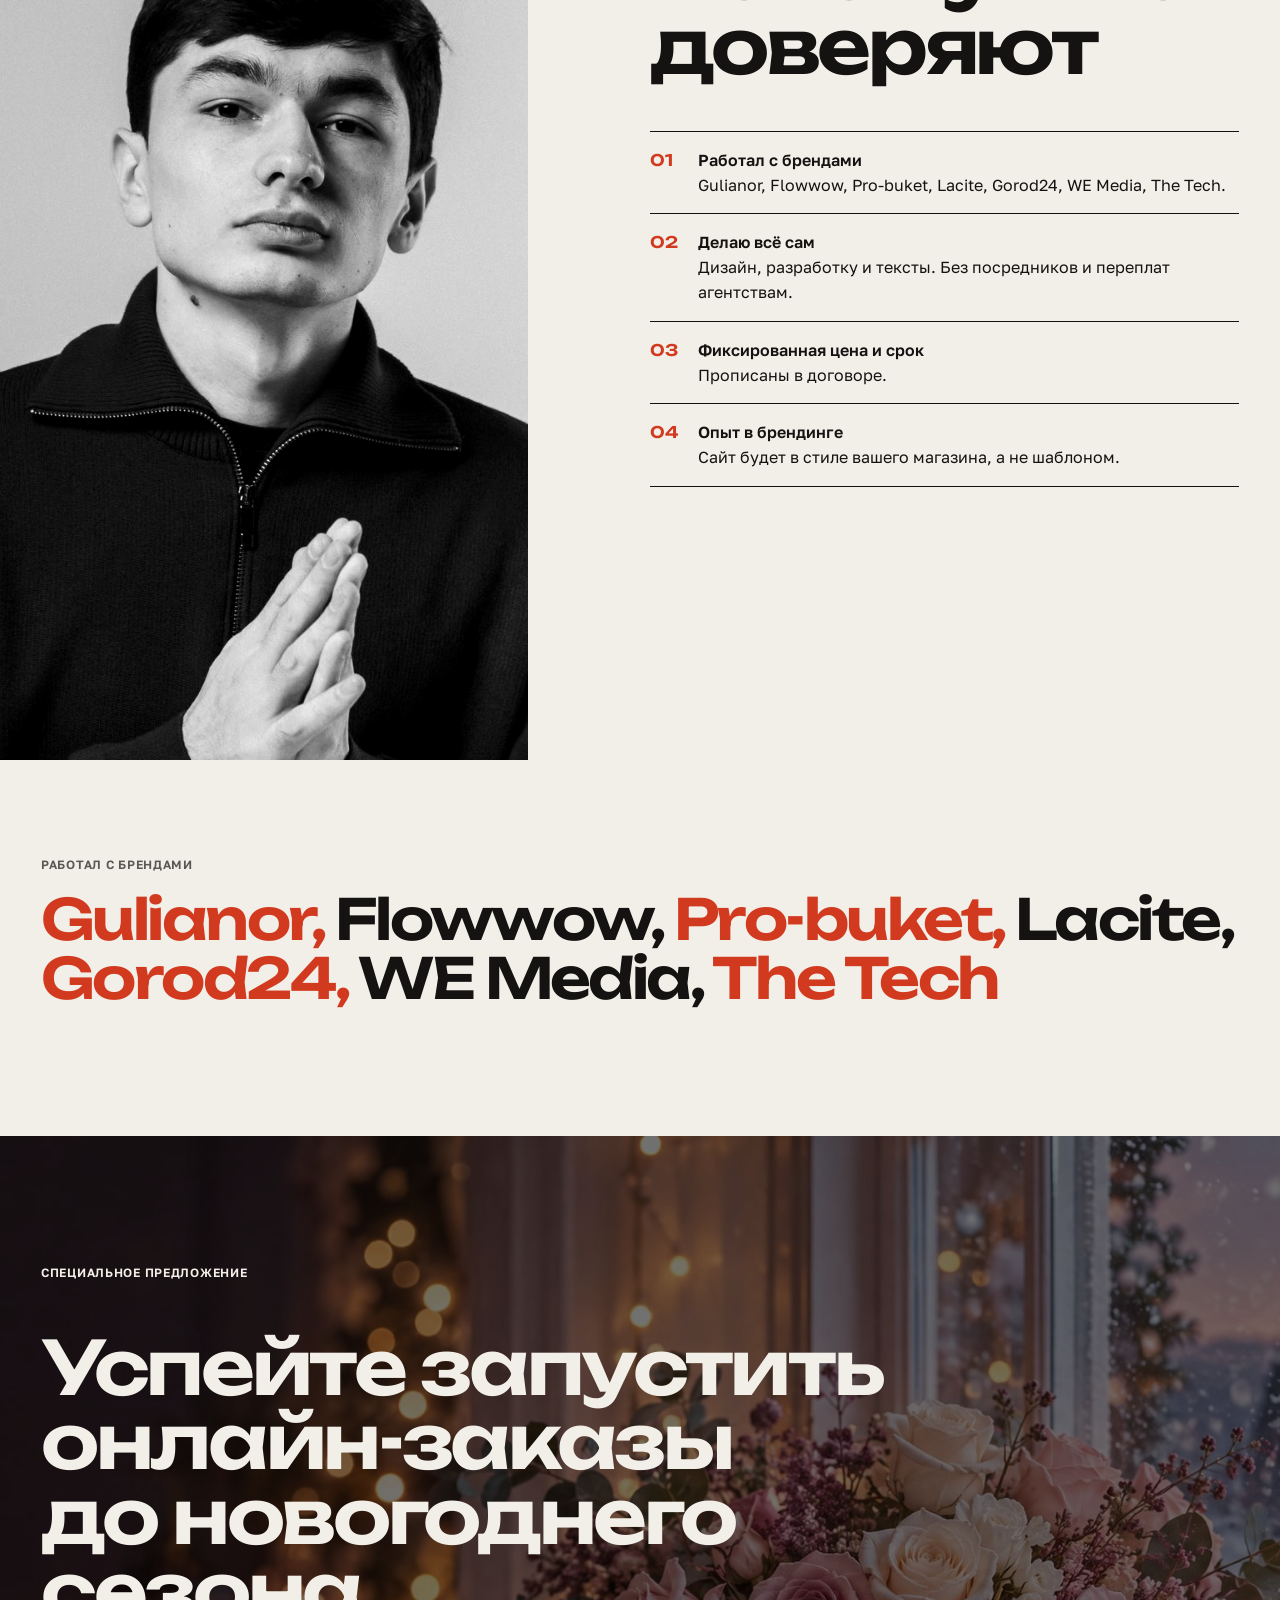
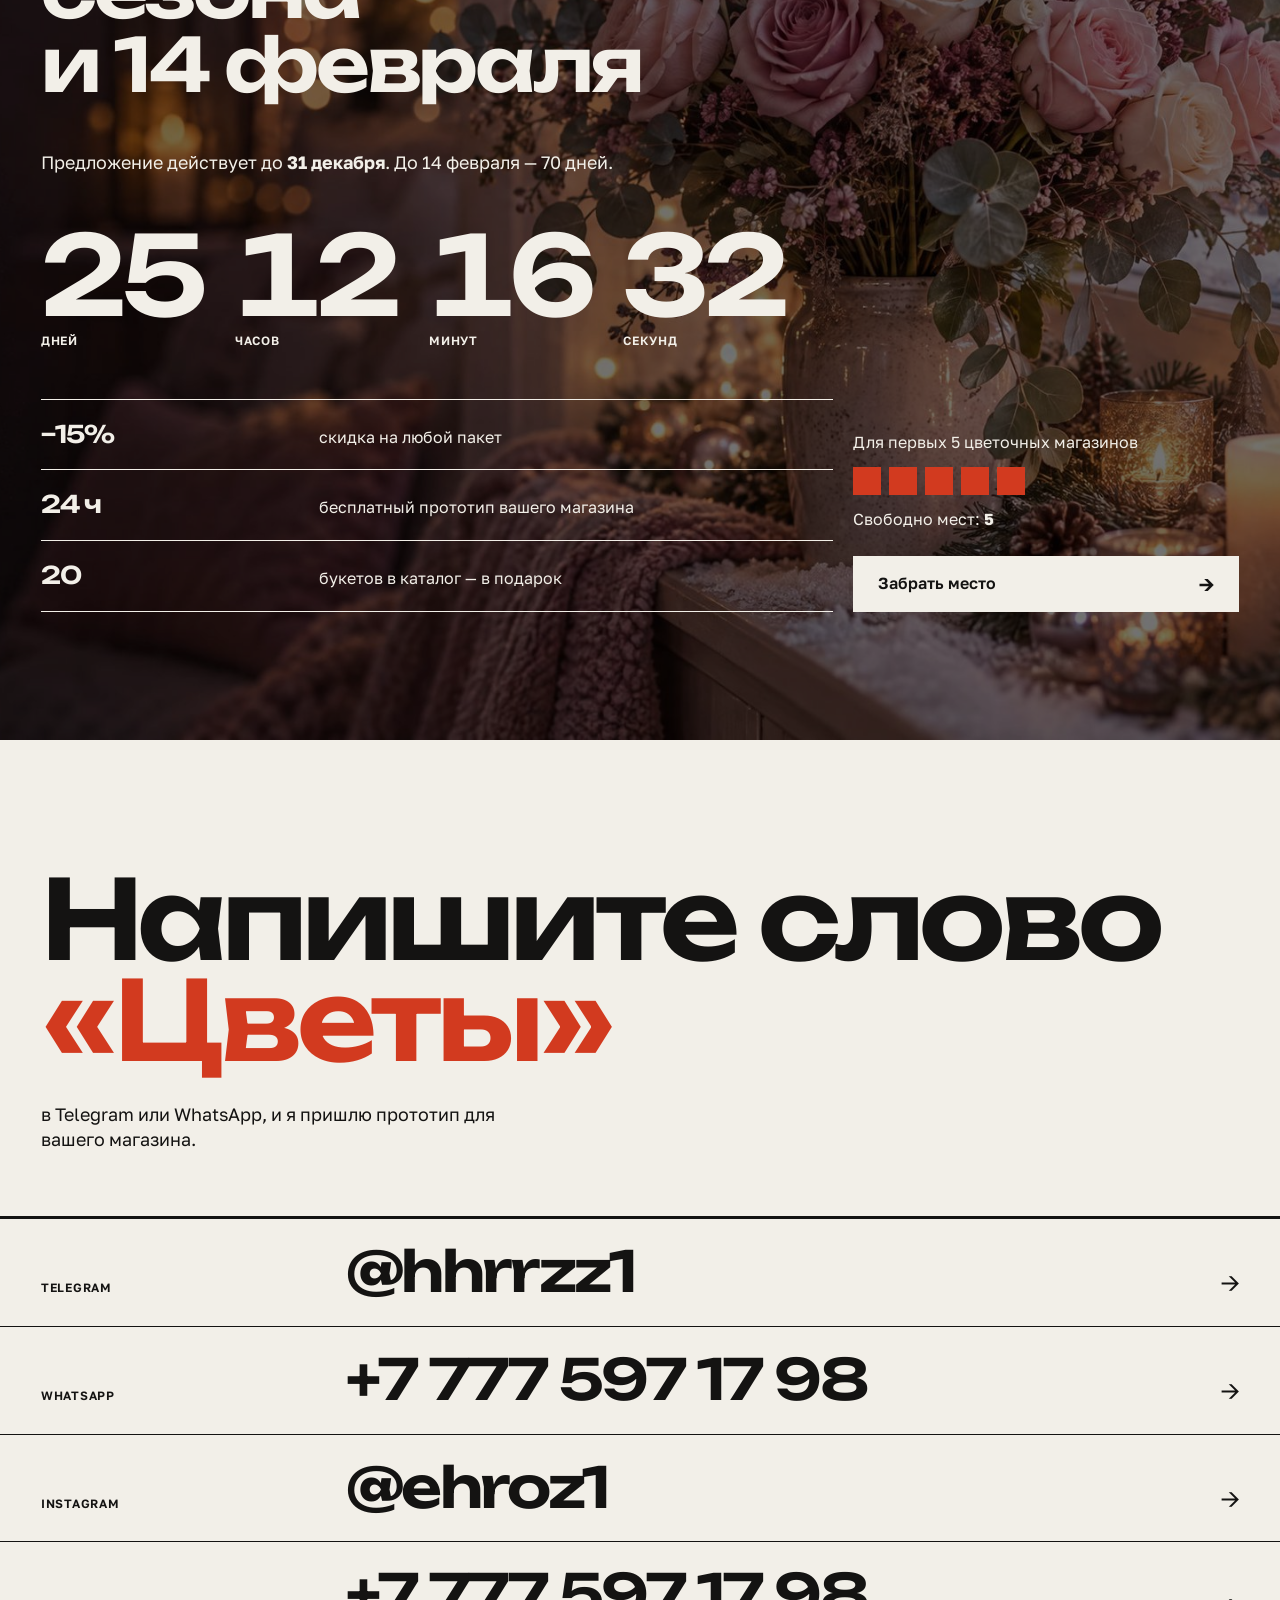
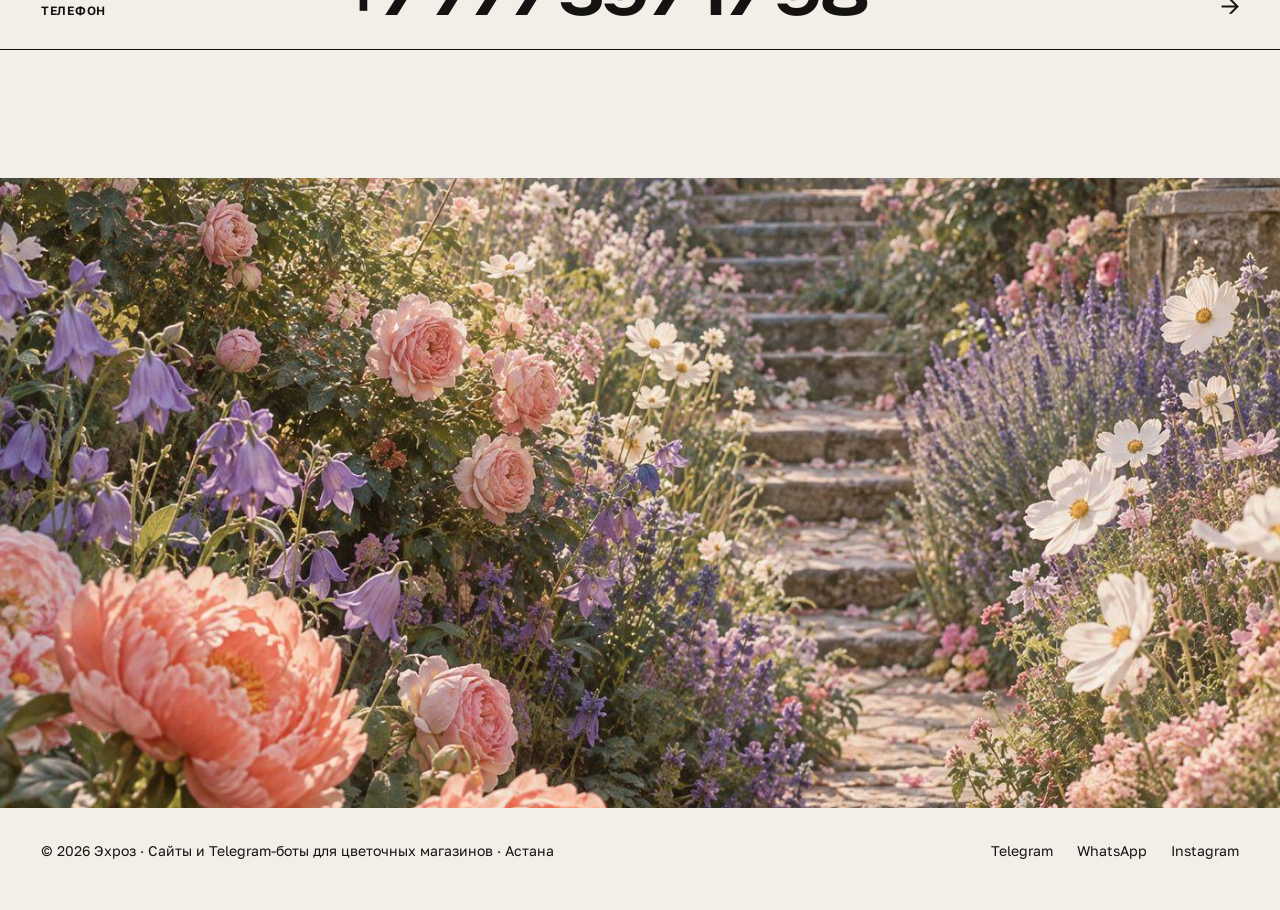
==== commit 9192f49b: "Rebuild whole site in editorial style Switch to Unbounded + Golos Text with vermilion as the only ac" ====
--- a/index.html
+++ b/index.html
@@ -1,11 +1,11 @@
 <!doctype html>
-<html lang="ru" class="no-js">
+<html lang="ru">
 <head>
   <meta charset="utf-8">
   <meta name="viewport" content="width=device-width, initial-scale=1, viewport-fit=cover">
   <title>Сайты и Telegram-боты для цветочных магазинов Астаны · ehroz.flower</title>
   <meta name="description" content="Больше заказов на букеты — без ночных переписок и потерянных клиентов. Сайты, интернет-магазины и Telegram-боты для цветочных магазинов Астаны. Запуск от 5 дней.">
-  <meta name="theme-color" content="#FCF5F7">
+  <meta name="theme-color" content="#F2EFE8">
   <meta property="og:type" content="website">
   <meta property="og:locale" content="ru_RU">
   <meta property="og:title" content="Больше заказов на букеты — без ночных переписок">
@@ -15,635 +15,489 @@
   <link rel="icon" href="assets/favicon.svg" type="image/svg+xml">
   <link rel="preconnect" href="https://fonts.googleapis.com">
   <link rel="preconnect" href="https://fonts.gstatic.com" crossorigin>
-  <link href="https://fonts.googleapis.com/css2?family=Manrope:wght@300;400;500;600;700&display=swap" rel="stylesheet">
-  <link rel="stylesheet" href="css/style.css">
-  <script>document.documentElement.classList.replace('no-js', 'js');</script>
+  <link href="https://fonts.googleapis.com/css2?family=Unbounded:wght@400;600&family=Golos+Text:wght@400;500;600&display=swap" rel="stylesheet">
+  <link rel="preload" as="image" href="assets/img/hero.jpg">
+  <link rel="stylesheet" href="css/tokens.css">
+  <link rel="stylesheet" href="css/editorial.css">
   <script src="js/config.js" defer></script>
-  <script src="js/main.js" defer></script>
+  <script src="js/site.js" defer></script>
 </head>
 <body>
 
-  <!-- Иконки -->
-  <svg width="0" height="0" style="position:absolute" aria-hidden="true">
-    <symbol id="i-spark" viewBox="0 0 24 24"><path d="M12 0c.6 7.4 4.6 11.4 12 12-7.4.6-11.4 4.6-12 12-.6-7.4-4.6-11.4-12-12C7.4 11.4 11.4 7.4 12 0Z" fill="currentColor"/></symbol>
-    <symbol id="i-arrow-ur" viewBox="0 0 24 24"><path d="M7 17 17 7M8.5 7H17v8.5" fill="none" stroke="currentColor" stroke-width="1.8" stroke-linecap="round" stroke-linejoin="round"/></symbol>
-    <symbol id="i-arrow-r" viewBox="0 0 24 24"><path d="M4 12h16m-6-6 6 6-6 6" fill="none" stroke="currentColor" stroke-width="1.6" stroke-linecap="round" stroke-linejoin="round"/></symbol>
-    <symbol id="i-tg" viewBox="0 0 24 24"><path d="M20.7 4.2 3.1 11c-1 .4-1 1.4 0 1.7l4.4 1.4 1.7 5.3c.2.7 1.1.9 1.6.4l2.4-2.3 4.6 3.4c.7.5 1.6.1 1.8-.7l3-14c.2-1.1-.8-1.9-1.9-1.5Z" fill="none" stroke="currentColor" stroke-width="1.6" stroke-linejoin="round"/><path d="m7.6 14.1 9.3-6.3-6.9 7.4" fill="none" stroke="currentColor" stroke-width="1.6" stroke-linejoin="round"/></symbol>
-    <symbol id="i-wa" viewBox="0 0 24 24"><path d="m3.4 20.6 1.3-4.3A8.7 8.7 0 1 1 8 19.5l-4.6 1.1Z" fill="none" stroke="currentColor" stroke-width="1.6" stroke-linejoin="round"/><path d="M9.2 8.2c.3-.4.7-.4 1-.3.3 0 .5.2.6.5l.6 1.5c.1.3 0 .5-.1.7l-.5.6c-.1.2-.1.4 0 .6.5.8 1.1 1.4 1.9 1.9.2.1.4.1.6 0l.6-.6c.2-.2.5-.2.7-.1l1.5.7c.3.1.4.4.4.7 0 .6-.3 1.2-.8 1.5-.6.3-1.3.4-2 .2-1.1-.3-2.2-.9-3.2-1.9-1-1-1.6-2-1.9-3.1-.2-.7-.1-1.5.4-2.1Z" fill="currentColor"/></symbol>
-    <symbol id="i-pin" viewBox="0 0 24 24"><path d="M12 21s-6.5-5.8-6.5-11A6.5 6.5 0 0 1 18.5 10c0 5.2-6.5 11-6.5 11Z" fill="none" stroke="currentColor" stroke-width="1.6"/><circle cx="12" cy="10" r="2.3" fill="none" stroke="currentColor" stroke-width="1.6"/></symbol>
-    <symbol id="i-clock" viewBox="0 0 24 24"><circle cx="12" cy="12" r="8.5" fill="none" stroke="currentColor" stroke-width="1.6"/><path d="M12 7.5V12l3 2" fill="none" stroke="currentColor" stroke-width="1.6" stroke-linecap="round"/></symbol>
-    <symbol id="i-check" viewBox="0 0 24 24"><path d="m5 12.5 4.5 4.5L19 7.5" fill="none" stroke="currentColor" stroke-width="2" stroke-linecap="round" stroke-linejoin="round"/></symbol>
-    <symbol id="i-ig" viewBox="0 0 24 24"><rect x="3.5" y="3.5" width="17" height="17" rx="5" fill="none" stroke="currentColor" stroke-width="1.6"/><circle cx="12" cy="12" r="4" fill="none" stroke="currentColor" stroke-width="1.6"/><circle cx="17.2" cy="6.8" r="1.1" fill="currentColor"/></symbol>
-    <symbol id="i-phone" viewBox="0 0 24 24"><path d="M6.6 3.5h2.6l1.4 4-2 1.4a11 11 0 0 0 6.5 6.5l1.4-2 4 1.4v2.6a2 2 0 0 1-2.1 2A16.5 16.5 0 0 1 4.6 5.6a2 2 0 0 1 2-2.1Z" fill="none" stroke="currentColor" stroke-width="1.6" stroke-linejoin="round"/></symbol>
-    <symbol id="i-grid" viewBox="0 0 24 24"><rect x="4" y="4" width="7" height="7" rx="2" fill="none" stroke="currentColor" stroke-width="1.6"/><rect x="13" y="4" width="7" height="7" rx="2" fill="none" stroke="currentColor" stroke-width="1.6"/><rect x="4" y="13" width="7" height="7" rx="2" fill="none" stroke="currentColor" stroke-width="1.6"/><rect x="13" y="13" width="7" height="7" rx="3.5" fill="none" stroke="currentColor" stroke-width="1.6"/></symbol>
-  </svg>
-
-  <!-- Интро -->
-  <div class="intro" data-intro aria-hidden="true">
-    <svg class="intro__bloom" viewBox="-100 -100 200 200">
-      <defs>
-        <radialGradient id="ip1" cx=".5" cy=".95" r=".95"><stop offset="0" stop-color="#E0588F"/><stop offset=".55" stop-color="#F59DC0"/><stop offset="1" stop-color="#FDE3EC"/></radialGradient>
-        <radialGradient id="ip2" cx=".5" cy=".95" r=".95"><stop offset="0" stop-color="#9C84DE"/><stop offset=".6" stop-color="#C9B8F0"/><stop offset="1" stop-color="#F3EEFD"/></radialGradient>
-      </defs>
-      <g transform="rotate(0)"><ellipse cx="0" cy="-44" rx="21" ry="42" fill="url(#ip1)" style="--i:0"/></g>
-      <g transform="rotate(45)"><ellipse cx="0" cy="-44" rx="21" ry="42" fill="url(#ip1)" style="--i:1"/></g>
-      <g transform="rotate(90)"><ellipse cx="0" cy="-44" rx="21" ry="42" fill="url(#ip1)" style="--i:2"/></g>
-      <g transform="rotate(135)"><ellipse cx="0" cy="-44" rx="21" ry="42" fill="url(#ip1)" style="--i:3"/></g>
-      <g transform="rotate(180)"><ellipse cx="0" cy="-44" rx="21" ry="42" fill="url(#ip1)" style="--i:4"/></g>
-      <g transform="rotate(225)"><ellipse cx="0" cy="-44" rx="21" ry="42" fill="url(#ip1)" style="--i:5"/></g>
-      <g transform="rotate(270)"><ellipse cx="0" cy="-44" rx="21" ry="42" fill="url(#ip1)" style="--i:6"/></g>
-      <g transform="rotate(315)"><ellipse cx="0" cy="-44" rx="21" ry="42" fill="url(#ip1)" style="--i:7"/></g>
-      <g transform="rotate(22.5)"><ellipse cx="0" cy="-28" rx="14" ry="28" fill="url(#ip2)" style="--i:8"/></g>
-      <g transform="rotate(112.5)"><ellipse cx="0" cy="-28" rx="14" ry="28" fill="url(#ip2)" style="--i:9"/></g>
-      <g transform="rotate(202.5)"><ellipse cx="0" cy="-28" rx="14" ry="28" fill="url(#ip2)" style="--i:10"/></g>
-      <g transform="rotate(292.5)"><ellipse cx="0" cy="-28" rx="14" ry="28" fill="url(#ip2)" style="--i:11"/></g>
-      <circle cx="0" cy="0" r="9" fill="#F2C35B" style="--i:12"/>
-    </svg>
-    <p class="intro__word">ehroz<em>.flower</em></p>
-  </div>
-
-  <!-- Навигация -->
-  <header class="nav" data-nav>
-    <a class="nav__logo" href="#top" aria-label="ehroz.flower — на главную">ehroz<em>.flower</em></a>
-    <nav class="nav__menu" aria-label="Основная навигация">
+  <header class="topbar">
+    <div class="grid topbar__inner">
+      <a class="topbar__logo" href="#top">ehroz<span>.</span>flower</a>
+      <nav class="topbar__nav" aria-label="Основная навигация">
+        <a href="#problem">Проблема</a>
+        <a href="#solution">Решение</a>
+        <a href="#packages">Пакеты</a>
+        <a href="#process">Этапы</a>
+        <a href="#trust">Обо мне</a>
+        <a href="#offer">Акция</a>
+      </nav>
+      <div class="topbar__side">
+        <a href="https://t.me/hhrrzz1" data-link="telegram">Telegram</a>
+        <a href="https://wa.me/77775971798?text=%D0%A6%D0%B2%D0%B5%D1%82%D1%8B" data-link="whatsapp">WhatsApp</a>
+        <a class="btn btn--small" href="#contact">Получить прототип</a>
+        <button class="topbar__menu" type="button" aria-expanded="false" aria-controls="menu" data-menu-toggle>Меню</button>
+      </div>
+    </div>
+  </header>
+
+  <div class="menu" id="menu" data-menu>
+    <nav class="menu__links" aria-label="Мобильная навигация">
       <a href="#problem">Проблема</a>
       <a href="#solution">Решение</a>
       <a href="#packages">Пакеты</a>
       <a href="#process">Этапы</a>
       <a href="#trust">Обо мне</a>
       <a href="#offer">Акция</a>
+      <a href="#contact">Контакты</a>
     </nav>
-    <div class="nav__actions">
-      <span class="nav__city"><svg><use href="#i-pin"/></svg>Астана</span>
-      <a class="icon-btn" href="https://t.me/hhrrzz1" data-link="telegram" aria-label="Написать в Telegram"><svg><use href="#i-tg"/></svg></a>
-      <a class="icon-btn" href="https://wa.me/77775971798" data-link="whatsapp" aria-label="Написать в WhatsApp"><svg><use href="#i-wa"/></svg></a>
-      <a class="btn btn--coral btn--sm nav__cta magnetic" href="#contact">Получить прототип</a>
-      <button class="nav__burger" type="button" aria-label="Открыть меню" aria-expanded="false" aria-controls="mmenu" data-burger><span></span><span></span></button>
-    </div>
-  </header>
-
-  <div class="mmenu" id="mmenu" data-mmenu>
-    <nav class="mmenu__links" aria-label="Мобильная навигация">
-      <a href="#problem"><i>01</i>Проблема</a>
-      <a href="#solution"><i>02</i>Решение</a>
-      <a href="#packages"><i>03</i>Пакеты</a>
-      <a href="#process"><i>04</i>Этапы</a>
-      <a href="#trust"><i>05</i>Обо мне</a>
-      <a href="#offer"><i>06</i>Акция</a>
-      <a href="#contact"><i>07</i>Контакты</a>
-    </nav>
-    <div class="mmenu__foot">
-      <a class="btn btn--pink" href="https://t.me/hhrrzz1" data-link="telegram"><svg><use href="#i-tg"/></svg>Telegram</a>
-      <a class="btn btn--ghost" href="https://wa.me/77775971798" data-link="whatsapp"><svg><use href="#i-wa"/></svg>WhatsApp</a>
+    <div class="menu__foot">
+      <a class="btn btn--accent" href="https://t.me/hhrrzz1" data-link="telegram">Telegram <span class="btn__arrow">→</span></a>
+      <a class="btn" href="https://wa.me/77775971798?text=%D0%A6%D0%B2%D0%B5%D1%82%D1%8B" data-link="whatsapp">WhatsApp <span class="btn__arrow">→</span></a>
     </div>
   </div>
 
   <main>
+
     <!-- 1. Обложка -->
     <section class="hero" id="top">
-      <div class="hero__frame">
-        <div class="hero__media media" data-media data-hero-media>
-          <img src="assets/img/hero.jpg" alt="Пышный букет пастельных цветов на фоне неба" fetchpriority="high">
-          <div class="media__fallback hero__fallback">
-            <span class="blob blob--1"></span><span class="blob blob--2"></span><span class="blob blob--3"></span><span class="blob blob--4"></span>
-            <div class="hero__bouquet" data-bloom="hero"></div>
-          </div>
-        </div>
-        <div class="hero__shade"></div>
-        <canvas class="petals" data-petals="28" aria-hidden="true"></canvas>
-        <div class="sparks" aria-hidden="true">
-          <svg class="spark" style="--x:62%;--y:22%;--s:22px;--d:.2s"><use href="#i-spark"/></svg>
-          <svg class="spark" style="--x:88%;--y:34%;--s:14px;--d:1.4s"><use href="#i-spark"/></svg>
-          <svg class="spark" style="--x:74%;--y:64%;--s:18px;--d:2.1s"><use href="#i-spark"/></svg>
-          <svg class="spark" style="--x:40%;--y:18%;--s:12px;--d:.9s"><use href="#i-spark"/></svg>
-          <svg class="spark" style="--x:93%;--y:78%;--s:10px;--d:2.8s"><use href="#i-spark"/></svg>
-        </div>
-
-        <div class="hero__content" data-hero-content>
-          <p class="hero__eyebrow"><svg><use href="#i-spark"/></svg>Сайты · интернет-магазины · Telegram-боты</p>
-          <h1 class="hero__title" data-split>Больше заказов на&nbsp;букеты — <em>без ночных переписок</em> и&nbsp;потерянных клиентов</h1>
-          <div class="hero__row">
-            <p class="hero__lead">Сайты, интернет-магазины и&nbsp;Telegram-боты для цветочных магазинов Астаны. Запуск от&nbsp;5&nbsp;дней.</p>
-            <div class="hero__ctas">
-              <a class="pill-cta magnetic" href="#contact"><span>Получить прототип</span><i><svg><use href="#i-arrow-ur"/></svg></i></a>
-              <a class="link-line" href="#packages">Смотреть пакеты<span></span></a>
-            </div>
-          </div>
-        </div>
-
-        <aside class="toast" data-toast aria-hidden="true">
-          <div class="toast__head"><span class="toast__dot"></span>Новый заказ<time data-toast-time>23:47</time></div>
-          <div class="toast__body">
-            <span class="toast__thumb"><img src="assets/img/pack-vitrina.jpg" alt=""></span>
-            <div class="toast__text"><b data-toast-name>Букет «Пионовое облако»</b><span data-toast-meta>24&nbsp;500&nbsp;₸ · оплачено Kaspi</span></div>
-          </div>
-        </aside>
-
-        <p class="hero__sign"><span data-text="name">Эхроз</span> — дизайнер и&nbsp;разработчик цифровых решений для&nbsp;бизнеса</p>
-        <a class="hero__scroll" href="#problem" aria-label="Листать вниз"><span></span></a>
-      </div>
-    </section>
-
-    <div class="ticker" aria-hidden="true">
-      <div class="ticker__track">
-        <div class="ticker__group">
-          <span>Доставка цветов Астана</span><svg><use href="#i-spark"/></svg>
-          <span>Заказы 24/7</span><svg><use href="#i-spark"/></svg>
-          <span>Оплата Kaspi и картой</span><svg><use href="#i-spark"/></svg>
-          <span>Telegram-бот</span><svg><use href="#i-spark"/></svg>
-          <span>Интернет-магазин</span><svg><use href="#i-spark"/></svg>
-          <span>Напоминания о важных датах</span><svg><use href="#i-spark"/></svg>
-        </div>
-        <div class="ticker__group">
-          <span>Доставка цветов Астана</span><svg><use href="#i-spark"/></svg>
-          <span>Заказы 24/7</span><svg><use href="#i-spark"/></svg>
-          <span>Оплата Kaspi и картой</span><svg><use href="#i-spark"/></svg>
-          <span>Telegram-бот</span><svg><use href="#i-spark"/></svg>
-          <span>Интернет-магазин</span><svg><use href="#i-spark"/></svg>
-          <span>Напоминания о важных датах</span><svg><use href="#i-spark"/></svg>
-        </div>
-      </div>
-    </div>
-
-    <!-- 2. Где теряются деньги -->
+      <div class="grid hero__meta">
+        <p class="hero__meta-l">Астана — сайты, интернет-магазины и Telegram-боты для цветочных магазинов</p>
+        <p class="hero__meta-r"><span data-text="name">Эхроз</span> — дизайнер и&nbsp;разработчик цифровых решений для&nbsp;бизнеса</p>
+      </div>
+
+      <h1 class="grid hero__title">
+        <span class="hero__line hero__line--1">Больше заказов</span>
+        <span class="hero__line hero__line--2">на&nbsp;букеты —</span>
+        <span class="hero__dek">без ночных переписок и&nbsp;потерянных клиентов</span>
+      </h1>
+
+      <div class="grid hero__intro">
+        <p class="hero__lead lead">Сайты, интернет-магазины и&nbsp;Telegram-боты для цветочных магазинов Астаны. Запуск от&nbsp;5&nbsp;дней.</p>
+        <div class="hero__ctas">
+          <a class="link" href="#packages">Смотреть пакеты</a>
+          <a class="btn btn--accent" href="#contact">Получить прототип <span class="btn__arrow">→</span></a>
+        </div>
+      </div>
+
+      <figure class="hero__photo" data-hero-reveal>
+        <img src="assets/img/hero.jpg" alt="Рука держит пышный букет роз, ранункулюсов и ромашек на фоне неба" fetchpriority="high">
+        <figcaption class="hero__order">
+          <span>Новый заказ — 23:47</span>
+          <b>Букет «Пионовое облако»</b>
+          <span>24&nbsp;500&nbsp;₸, оплачено через Kaspi</span>
+        </figcaption>
+      </figure>
+    </section>
+
+    <!-- 2. Проблема -->
     <section class="section problem" id="problem">
-      <div class="container problem__grid">
-        <div class="problem__aside">
-          <p class="label reveal"><span class="label__num">(01)</span>Проблема</p>
-          <h2 class="h2" data-split>Где цветочный магазин <em>теряет деньги</em></h2>
-          <p class="lead reveal">Каждый день часть покупателей уходит к&nbsp;конкурентам ещё до&nbsp;того, как вы успели ответить.</p>
-          <figure class="problem__photo media reveal" data-media data-parallax>
-            <img src="assets/img/night.jpg" alt="Телефон с непрочитанными сообщениями светится ночью на столе флориста" loading="lazy">
-            <div class="media__fallback night">
-              <div class="night__glow"></div>
-              <div class="night__phone">
-                <div class="night__msg">Здравствуйте! Есть букет на&nbsp;завтра к&nbsp;9:00?</div>
-                <div class="night__msg night__msg--2">Можно с&nbsp;доставкой на&nbsp;Кенесары?</div>
-                <div class="night__msg night__msg--3">Вы ещё работаете?</div>
-              </div>
-            </div>
-            <figcaption class="problem__clock"><b>23:04</b>сообщение в&nbsp;директ — без&nbsp;ответа</figcaption>
-          </figure>
-        </div>
-
-        <ol class="pains" data-stagger>
-          <li class="pain reveal glow">
-            <span class="pain__num">01</span>
-            <div>
-              <span class="chip">23:00 → утро</span>
-              <h3>Ночные сообщения без ответа</h3>
-              <p>Клиент пишет в&nbsp;директ в&nbsp;23:00, а&nbsp;ответ приходит утром. К&nbsp;этому времени он уже заказал букет в&nbsp;другом месте.</p>
-            </div>
-          </li>
-          <li class="pain reveal glow">
-            <span class="pain__num">02</span>
-            <div>
-              <span class="chip">×20 в день</span>
-              <h3>Одни и те же вопросы</h3>
-              <p>Менеджер по&nbsp;20&nbsp;раз в&nbsp;день отправляет фото букетов и&nbsp;отвечает на&nbsp;одни и&nbsp;те&nbsp;же вопросы о&nbsp;цене, доставке и&nbsp;времени.</p>
-            </div>
-          </li>
-          <li class="pain reveal glow">
-            <span class="pain__num">03</span>
-            <div>
-              <span class="chip">«доставка цветов Астана»</span>
-              <h3>Магазина нет в&nbsp;Google</h3>
-              <p>Без сайта магазин не&nbsp;находят в&nbsp;Google по&nbsp;запросу «доставка цветов Астана».</p>
-            </div>
-          </li>
-          <li class="pain reveal glow">
-            <span class="pain__num">04</span>
-            <div>
-              <span class="chip">WhatsApp · Instagram · звонки</span>
-              <h3>Заказы теряются</h3>
-              <p>Заказы теряются между WhatsApp, Instagram и&nbsp;звонками, а&nbsp;базы клиентов нет.</p>
-            </div>
-          </li>
-          <li class="pain reveal glow">
-            <span class="pain__num">05</span>
-            <div>
-              <span class="chip">14.02 · 08.03 · 01.09</span>
-              <h3>Праздничный завал</h3>
-              <p>В&nbsp;14&nbsp;февраля, 8&nbsp;Марта и&nbsp;1&nbsp;сентября заявок больше, чем рук, и&nbsp;часть из&nbsp;них просто не&nbsp;обрабатывается.</p>
-            </div>
-          </li>
-          <li class="pain reveal glow">
-            <span class="pain__num">06</span>
-            <div>
-              <span class="chip">день рождения мамы</span>
-              <h3>Клиент не возвращается</h3>
-              <p>Клиент забывает о&nbsp;дне рождения мамы и&nbsp;в&nbsp;следующий раз покупает не&nbsp;у&nbsp;вас.</p>
-            </div>
-          </li>
-        </ol>
-      </div>
+      <div class="grid problem__head">
+        <h2 class="h-section problem__title">Где цветочный магазин теряет деньги</h2>
+        <figure class="problem__photo">
+          <img src="assets/img/night.jpg" alt="Ночью на столе флориста светится телефон с непрочитанными сообщениями" loading="lazy">
+        </figure>
+        <p class="lead problem__lead">Каждый день часть покупателей уходит к&nbsp;конкурентам ещё до&nbsp;того, как вы успели ответить.</p>
+        <p class="muted problem__note">Шесть мест, где теряются заказы, — по&nbsp;порядку.</p>
+      </div>
+
+      <ol class="losses">
+        <li class="grid loss">
+          <span class="loss__num" aria-hidden="true">01</span>
+          <h3 class="loss__title">Ночные сообщения без ответа</h3>
+          <p class="loss__text">Клиент пишет в&nbsp;директ в&nbsp;23:00, а&nbsp;ответ приходит утром. К&nbsp;этому времени он уже заказал букет в&nbsp;другом месте.</p>
+          <p class="loss__tag micro">23:00 → утро</p>
+        </li>
+        <li class="grid loss">
+          <span class="loss__num" aria-hidden="true">02</span>
+          <h3 class="loss__title">Одни и&nbsp;те&nbsp;же вопросы</h3>
+          <p class="loss__text">Менеджер по&nbsp;20&nbsp;раз в&nbsp;день отправляет фото букетов и&nbsp;отвечает на&nbsp;одни и&nbsp;те&nbsp;же вопросы о&nbsp;цене, доставке и&nbsp;времени.</p>
+          <p class="loss__tag micro">×20 в день</p>
+        </li>
+        <li class="grid loss">
+          <span class="loss__num" aria-hidden="true">03</span>
+          <h3 class="loss__title">Магазина нет в&nbsp;Google</h3>
+          <p class="loss__text">Без сайта магазин не&nbsp;находят в&nbsp;Google по&nbsp;запросу «доставка цветов Астана».</p>
+          <p class="loss__tag micro">Поиск</p>
+        </li>
+        <li class="grid loss">
+          <span class="loss__num" aria-hidden="true">04</span>
+          <h3 class="loss__title">Заказы теряются</h3>
+          <p class="loss__text">Заказы теряются между WhatsApp, Instagram и&nbsp;звонками, а&nbsp;базы клиентов нет.</p>
+          <p class="loss__tag micro">3 канала, 0 базы</p>
+        </li>
+        <li class="grid loss">
+          <span class="loss__num" aria-hidden="true">05</span>
+          <h3 class="loss__title">Праздничный завал</h3>
+          <p class="loss__text">В&nbsp;14&nbsp;февраля, 8&nbsp;Марта и&nbsp;1&nbsp;сентября заявок больше, чем рук, и&nbsp;часть из&nbsp;них просто не&nbsp;обрабатывается.</p>
+          <p class="loss__tag micro">14.02 · 08.03 · 01.09</p>
+        </li>
+        <li class="grid loss">
+          <span class="loss__num" aria-hidden="true">06</span>
+          <h3 class="loss__title">Клиент не&nbsp;возвращается</h3>
+          <p class="loss__text">Клиент забывает о&nbsp;дне рождения мамы и&nbsp;в&nbsp;следующий раз покупает не&nbsp;у&nbsp;вас.</p>
+          <p class="loss__tag micro">Повторные покупки</p>
+        </li>
+      </ol>
     </section>
 
     <!-- 3. Решение -->
     <section class="section solution" id="solution">
-      <div class="container solution__grid">
+      <div class="grid solution__grid">
         <div class="solution__text">
-          <p class="label reveal"><span class="label__num">(02)</span>Решение</p>
-          <h2 class="h2" data-split>Заказы принимаются <em>сами</em>, 24/7</h2>
-          <p class="lead reveal">Я делаю для цветочных магазинов сайты и&nbsp;Telegram-ботов, которые принимают заказ, оплату и&nbsp;детали доставки без участия менеджера.</p>
-          <ul class="benefits" data-stagger>
-            <li class="reveal"><svg><use href="#i-spark"/></svg><p>Клиент сам выбирает букет, дату, время, адрес и&nbsp;текст открытки, а&nbsp;затем оплачивает через <b>Kaspi или картой</b>.</p></li>
-            <li class="reveal"><svg><use href="#i-spark"/></svg><p>Вы получаете <b>готовый заказ в&nbsp;Telegram</b>: фото букета, сумма, адрес и&nbsp;текст открытки.</p></li>
-            <li class="reveal"><svg><use href="#i-spark"/></svg><p>Магазин продаёт <b>ночью, в&nbsp;праздники</b> и&nbsp;тогда, когда флорист занят букетом.</p></li>
-            <li class="reveal"><svg><use href="#i-spark"/></svg><p><b>База клиентов и&nbsp;напоминания</b> о&nbsp;важных датах возвращают покупателей снова.</p></li>
-            <li class="reveal"><svg><use href="#i-spark"/></svg><p><b>Допродажи в&nbsp;корзине</b> (открытки, шары, сладости, вазы) повышают средний чек.</p></li>
-          </ul>
-        </div>
-
-        <div class="solution__visual reveal">
-          <div class="solution__bg media" data-media>
+          <h2 class="h-section">Заказы принимаются сами, 24/7</h2>
+          <p class="lead">Я делаю для цветочных магазинов сайты и&nbsp;Telegram-ботов, которые принимают заказ, оплату и&nbsp;детали доставки без участия менеджера.</p>
+          <ol class="benefits">
+            <li><p>Клиент сам выбирает букет, дату, время, адрес и&nbsp;текст открытки, а&nbsp;затем оплачивает через <b>Kaspi или картой</b>.</p></li>
+            <li><p>Вы получаете <b>готовый заказ в&nbsp;Telegram</b>: фото букета, сумма, адрес и&nbsp;текст открытки.</p></li>
+            <li><p>Магазин продаёт <b>ночью, в&nbsp;праздники</b> и&nbsp;тогда, когда флорист занят букетом.</p></li>
+            <li><p><b>База клиентов и&nbsp;напоминания</b> о&nbsp;важных датах возвращают покупателей снова.</p></li>
+            <li><p><b>Допродажи в&nbsp;корзине</b> (открытки, шары, сладости, вазы) повышают средний чек.</p></li>
+          </ol>
+        </div>
+
+        <div class="solution__visual">
+          <figure class="solution__photo">
             <img src="assets/img/studio.jpg" alt="" loading="lazy">
-            <div class="media__fallback studio"><span class="blob blob--a"></span><span class="blob blob--b"></span><span class="blob blob--c"></span></div>
-          </div>
-
-          <div class="phone" data-phone>
-            <div class="phone__screen">
-              <div class="phone__status"><span>23:47</span><span class="phone__island"></span><span class="phone__icons"><i></i><i></i><i></i></span></div>
-              <div class="tg-head">
-                <span class="tg-head__ava">ef</span>
-                <span class="tg-head__name"><b>Цветы · Заказы</b><small>бот</small></span>
-              </div>
-              <div class="tg-chat" data-chat>
-                <div class="tg-msg tg-msg--order" data-msg>
-                  <div class="tg-msg__photo"><img src="assets/img/pack-shop.jpg" alt="" loading="lazy"></div>
-                  <p class="tg-msg__title">Новый заказ #1048</p>
-                  <dl>
-                    <div><dt>Букет</dt><dd>«Розовое облако», 25&nbsp;шт.</dd></div>
-                    <div><dt>Сумма</dt><dd><b>24&nbsp;500&nbsp;₸</b> · оплачено Kaspi ✓</dd></div>
-                    <div><dt>Когда</dt><dd>14 февраля, 10:00–12:00</dd></div>
-                    <div><dt>Адрес</dt><dd>пр. Мангилик Ел, 55</dd></div>
-                    <div><dt>Открытка</dt><dd>«Маме — с&nbsp;любовью и&nbsp;благодарностью»</dd></div>
-                    <div><dt>Ещё</dt><dd>Открытка + конфеты</dd></div>
-                  </dl>
-                  <span class="tg-time">23:47</span>
+          </figure>
+          <div class="solution__phone">
+            <div class="phone" role="img" aria-label="Скриншот Telegram: бот прислал владельцу магазина готовый заказ с фото букета, суммой, адресом и текстом открытки">
+              <div class="phone__screen" aria-hidden="true">
+                <div class="ios-status">
+                  <span>23:47</span>
+                  <span class="ios-status__island"></span>
+                  <span class="ios-status__icons">
+                    <svg viewBox="0 0 18 11"><rect x="0" y="7" width="3" height="4" rx="1"/><rect x="5" y="5" width="3" height="6" rx="1"/><rect x="10" y="2.5" width="3" height="8.5" rx="1"/><rect x="15" y="0" width="3" height="11" rx="1"/></svg>
+                    <svg viewBox="0 0 16 11"><path d="M8 2.2c2.2 0 4.2.8 5.7 2.2l1.2-1.2A9.8 9.8 0 0 0 8 .5 9.8 9.8 0 0 0 1.1 3.2l1.2 1.2A8.1 8.1 0 0 1 8 2.2Zm0 3.4c1.3 0 2.4.5 3.3 1.3l1.2-1.2A6.5 6.5 0 0 0 8 3.9a6.5 6.5 0 0 0-4.5 1.8l1.2 1.2A4.8 4.8 0 0 1 8 5.6Zm0 3.4c.5 0 .9.2 1.2.5L8 10.7 6.8 9.5c.3-.3.7-.5 1.2-.5Z"/></svg>
+                    <svg viewBox="0 0 26 12"><rect x=".5" y=".5" width="22" height="11" rx="3" fill="none" stroke="currentColor" opacity=".4"/><rect x="2" y="2" width="15" height="8" rx="1.6"/><rect x="23.5" y="4" width="1.6" height="4" rx=".8" opacity=".4"/></svg>
+                  </span>
                 </div>
-                <div class="tg-kb" data-msg><span>Принять</span><span>Связаться</span></div>
-                <div class="tg-msg" data-msg>
-                  <p><b>Новый заказ #1049</b> · 18&nbsp;900&nbsp;₸<br>Корзина «Нежность» — оплачено картой ✓</p>
-                  <span class="tg-time">02:14</span>
+                <div class="tg-top">
+                  <span class="tg-top__back">‹ Чаты</span>
+                  <span class="tg-top__title"><b>Цветы · Заказы</b><small>бот</small></span>
+                  <span class="tg-top__ava">ЦЗ</span>
                 </div>
-                <div class="tg-msg tg-msg--soft" data-msg>
-                  <p>🔔 Напоминание отправлено клиенту: у&nbsp;мамы день рождения через 3&nbsp;дня</p>
-                  <span class="tg-time">09:00</span>
+                <div class="tg-body">
+                  <span class="tg-date">Сегодня</span>
+                  <div class="tg-msg tg-msg--photo">
+                    <img src="assets/img/pack-shop.jpg" alt="" loading="lazy">
+                    <div class="tg-msg__text">
+                      <b>Новый заказ #1048</b><br>
+                      Букет «Розовое облако», 25&nbsp;шт.<br>
+                      Сумма: <b>24&nbsp;500&nbsp;₸</b>, оплачено Kaspi<br>
+                      Доставка: 14&nbsp;февраля, 10:00–12:00<br>
+                      Адрес: пр. Мангилик Ел, 55<br>
+                      Открытка: «Маме — с&nbsp;любовью и&nbsp;благодарностью»<br>
+                      В&nbsp;корзине: открытка, конфеты
+                      <span class="tg-time">23:47</span>
+                    </div>
+                  </div>
+                  <div class="tg-kb"><span>Принять</span><span>Позвонить</span></div>
+                  <div class="tg-msg">
+                    <b>Новый заказ #1049</b> · 18&nbsp;900&nbsp;₸<br>Корзина «Нежность», оплачено картой
+                    <span class="tg-time">02:14</span>
+                  </div>
                 </div>
-                <div class="tg-typing" data-typing><i></i><i></i><i></i></div>
+                <div class="tg-input">
+                  <svg viewBox="0 0 24 24" fill="none" stroke="currentColor" stroke-width="1.7" stroke-linecap="round"><path d="m20 11.5-8.2 8.2a5 5 0 0 1-7.1-7.1l8.6-8.6a3.4 3.4 0 0 1 4.8 4.8l-8.6 8.6a1.7 1.7 0 0 1-2.4-2.4l7.8-7.8"/></svg>
+                  <span class="tg-input__field">Сообщение</span>
+                  <svg viewBox="0 0 24 24" fill="none" stroke="currentColor" stroke-width="1.7" stroke-linecap="round"><rect x="9" y="3" width="6" height="11" rx="3"/><path d="M5.5 11a6.5 6.5 0 0 0 13 0M12 17.5V21"/></svg>
+                </div>
+                <span class="ios-home"></span>
               </div>
             </div>
           </div>
-
-          <div class="float-chip float-chip--1"><svg><use href="#i-check"/></svg>Оплачено · Kaspi</div>
-          <div class="float-chip float-chip--2"><svg><use href="#i-clock"/></svg>Заказ в&nbsp;02:14 — пока все спят</div>
-          <div class="float-chip float-chip--3"><svg><use href="#i-spark"/></svg>+ открытка и&nbsp;шары в&nbsp;корзине</div>
-        </div>
-      </div>
-
-      <div class="container">
-        <blockquote class="result reveal">
-          <span class="result__label">Итог</span>
-          <p>Меньше рутины, больше заказов и&nbsp;постоянные клиенты, которые <em>возвращаются к&nbsp;вам</em>, а&nbsp;не&nbsp;к&nbsp;конкурентам.</p>
-        </blockquote>
-      </div>
+          <p class="solution__caption">Так выглядит заказ, который приходит владельцу магазина в&nbsp;Telegram.</p>
+        </div>
+      </div>
+
+      <blockquote class="grid result">
+        <p class="result__label micro">Итог</p>
+        <p>Меньше рутины, больше заказов и&nbsp;постоянные клиенты, которые возвращаются к&nbsp;вам, а&nbsp;не&nbsp;к&nbsp;конкурентам.</p>
+      </blockquote>
     </section>
 
     <!-- 4. Пакеты -->
     <section class="section packages" id="packages">
-      <div class="container">
-        <div class="section-head">
-          <div>
-            <p class="label reveal"><span class="label__num">(03)</span>Пакеты</p>
-            <h2 class="h2" data-split>Выберите формат <em>под ваш магазин</em></h2>
-          </div>
-          <div class="section-head__side reveal">
-            <p class="lead">Четыре пакета: от&nbsp;быстрого старта до&nbsp;полной автоматизации продаж.</p>
-            <label class="switch">
-              <input type="checkbox" data-discount>
-              <span class="switch__track"><span class="switch__thumb"></span></span>
-              <span class="switch__text">Цена со&nbsp;скидкой <b>−15%</b> для&nbsp;первых 5&nbsp;магазинов</span>
-            </label>
-          </div>
-        </div>
-
-        <div class="packs" data-packs data-stagger>
-          <article class="pack reveal glow">
-            <div class="pack__media media" data-media>
-              <img src="assets/img/pack-start.jpg" alt="Один бутон ранункулюса" loading="lazy">
-              <div class="media__fallback" data-bloom="b1"></div>
-              <span class="pack__index">01</span>
-            </div>
-            <div class="pack__body">
-              <h3 class="pack__name">Старт</h3>
-              <p class="pack__type">Telegram-бот</p>
-              <ul class="pack__list">
-                <li>Каталог букетов</li>
-                <li>Корзина</li>
-                <li>Выбор даты, времени и&nbsp;адреса</li>
-                <li>Текст открытки</li>
-                <li>Заказы приходят вам в&nbsp;Telegram</li>
-                <li>Оплата через Kaspi или картой</li>
-              </ul>
-              <div class="pack__foot">
-                <span class="pack__term"><svg><use href="#i-clock"/></svg>5–7 дней</span>
-                <p class="pack__price"><small>от</small> <s class="pack__old">150&nbsp;000&nbsp;₸</s><span data-price="150000">150&nbsp;000</span>&nbsp;₸</p>
-                <a class="btn btn--ghost btn--block" href="#contact" data-pack="Старт">Обсудить пакет</a>
-              </div>
-            </div>
-          </article>
-
-          <article class="pack reveal glow">
-            <div class="pack__media media" data-media>
-              <img src="assets/img/pack-vitrina.jpg" alt="Небольшой букет из трёх пастельных цветов" loading="lazy">
-              <div class="media__fallback" data-bloom="b2"></div>
-              <span class="pack__index">02</span>
-            </div>
-            <div class="pack__body">
-              <h3 class="pack__name">Витрина</h3>
-              <p class="pack__type">Сайт-каталог</p>
-              <ul class="pack__list">
-                <li>Сайт до&nbsp;7&nbsp;страниц</li>
-                <li>Каталог с&nbsp;фильтрами по&nbsp;поводу, цене и&nbsp;цветам</li>
-                <li>Кнопка заказа в&nbsp;WhatsApp и&nbsp;Telegram</li>
-                <li>Адаптация под телефон</li>
-                <li>Базовая SEO-настройка</li>
-                <li>Подключение к&nbsp;2ГИС и&nbsp;Google Картам</li>
-              </ul>
-              <div class="pack__foot">
-                <span class="pack__term"><svg><use href="#i-clock"/></svg>7–10 дней</span>
-                <p class="pack__price"><small>от</small> <s class="pack__old">250&nbsp;000&nbsp;₸</s><span data-price="250000">250&nbsp;000</span>&nbsp;₸</p>
-                <a class="btn btn--ghost btn--block" href="#contact" data-pack="Витрина">Обсудить пакет</a>
-              </div>
-            </div>
-          </article>
-
-          <article class="pack pack--hit reveal glow">
-            <div class="pack__media media" data-media>
-              <img src="assets/img/pack-shop.jpg" alt="Пышный букет в розовой упаковке" loading="lazy">
-              <div class="media__fallback" data-bloom="b3"></div>
-              <span class="pack__index">03</span>
-              <span class="pack__badge"><svg><use href="#i-spark"/></svg>Хит</span>
-            </div>
-            <div class="pack__body">
-              <h3 class="pack__name">Магазин</h3>
-              <p class="pack__type">Интернет-магазин</p>
-              <ul class="pack__list">
-                <li class="pack__plus">Всё из&nbsp;«Витрины», плюс:</li>
-                <li>Корзина</li>
-                <li>Онлайн-оплата</li>
-                <li>Доставка по&nbsp;зонам и&nbsp;времени</li>
-                <li>Промокоды</li>
-                <li>Допродажи</li>
-                <li>Удобная панель для добавления букетов</li>
-              </ul>
-              <div class="pack__foot">
-                <span class="pack__term"><svg><use href="#i-clock"/></svg>14–21 день</span>
-                <p class="pack__price"><small>от</small> <s class="pack__old">450&nbsp;000&nbsp;₸</s><span data-price="450000">450&nbsp;000</span>&nbsp;₸</p>
-                <a class="btn btn--pink btn--block" href="#contact" data-pack="Магазин">Обсудить пакет</a>
-              </div>
-            </div>
-          </article>
-
-          <article class="pack reveal glow">
-            <div class="pack__media media" data-media>
-              <img src="assets/img/pack-full.jpg" alt="Роскошная цветочная композиция в вазе" loading="lazy">
-              <div class="media__fallback" data-bloom="b4"></div>
-              <span class="pack__index">04</span>
-            </div>
-            <div class="pack__body">
-              <h3 class="pack__name">Под ключ</h3>
-              <p class="pack__type">Магазин + бот</p>
-              <ul class="pack__list">
-                <li>Интернет-магазин и&nbsp;Telegram-бот с&nbsp;единым каталогом и&nbsp;заказами</li>
-                <li>База клиентов</li>
-                <li>Напоминания о&nbsp;важных датах</li>
-                <li>Рассылки по&nbsp;клиентам</li>
-              </ul>
-              <div class="pack__foot">
-                <span class="pack__term"><svg><use href="#i-clock"/></svg>21–30 дней</span>
-                <p class="pack__price"><small>от</small> <s class="pack__old">600&nbsp;000&nbsp;₸</s><span data-price="600000">600&nbsp;000</span>&nbsp;₸</p>
-                <a class="btn btn--ghost btn--block" href="#contact" data-pack="Под ключ">Обсудить пакет</a>
-              </div>
-            </div>
-          </article>
-        </div>
-
-        <div class="terms reveal">
-          <p><svg><use href="#i-spark"/></svg>Оплата <b>50% до&nbsp;старта</b> и&nbsp;<b>50% после запуска</b>.</p>
-          <p><svg><use href="#i-spark"/></svg>Точная цена фиксируется в&nbsp;договоре после короткого созвона.</p>
-        </div>
+      <div class="grid packages__head">
+        <h2 class="h-section">Выберите формат под ваш магазин</h2>
+        <p class="lead">Четыре пакета: от&nbsp;быстрого старта до&nbsp;полной автоматизации продаж.</p>
+      </div>
+
+      <table class="price">
+        <caption class="visually-hidden">Пакеты, сроки и цены. Новая цена — со скидкой 15% для первых пяти магазинов.</caption>
+        <thead>
+          <tr class="micro">
+            <th class="c-name" scope="col">Пакет</th>
+            <th class="c-list" scope="col">Что входит</th>
+            <th class="c-term" scope="col">Срок</th>
+            <th class="c-cost" scope="col">Цена / для первых 5 магазинов</th>
+          </tr>
+        </thead>
+        <tbody>
+          <tr>
+            <th class="c-name" scope="row">
+              <span class="pack-name">
+                <img src="assets/img/pack-start.jpg" alt="" loading="lazy">
+                <span class="pack-name__num micro">01</span>
+                <b>Старт</b>
+                <span class="pack-type">Telegram-бот</span>
+              </span>
+            </th>
+            <td class="c-list"><ul>
+              <li>Каталог букетов</li>
+              <li>Корзина</li>
+              <li>Выбор даты, времени и&nbsp;адреса</li>
+              <li>Текст открытки</li>
+              <li>Заказы приходят вам в&nbsp;Telegram</li>
+              <li>Оплата через Kaspi или картой</li>
+            </ul></td>
+            <td class="c-term">5–7 дней</td>
+            <td class="c-cost">
+              <s class="pack-cost__old"><span class="visually-hidden">Полная цена: </span>от 150&nbsp;000&nbsp;₸</s>
+              <span class="pack-cost__new"><span class="visually-hidden">Со скидкой: </span>от 127&nbsp;500&nbsp;₸</span>
+              <a class="btn btn--small" href="https://wa.me/77775971798" data-pack="Старт">Обсудить <span class="btn__arrow">→</span></a>
+            </td>
+          </tr>
+          <tr>
+            <th class="c-name" scope="row">
+              <span class="pack-name">
+                <img src="assets/img/pack-vitrina.jpg" alt="" loading="lazy">
+                <span class="pack-name__num micro">02</span>
+                <b>Витрина</b>
+                <span class="pack-type">Сайт-каталог</span>
+              </span>
+            </th>
+            <td class="c-list"><ul>
+              <li>Сайт до&nbsp;7&nbsp;страниц</li>
+              <li>Каталог с&nbsp;фильтрами по&nbsp;поводу, цене и&nbsp;цветам</li>
+              <li>Кнопка заказа в&nbsp;WhatsApp и&nbsp;Telegram</li>
+              <li>Адаптация под телефон</li>
+              <li>Базовая SEO-настройка</li>
+              <li>Подключение к&nbsp;2ГИС и&nbsp;Google Картам</li>
+            </ul></td>
+            <td class="c-term">7–10 дней</td>
+            <td class="c-cost">
+              <s class="pack-cost__old"><span class="visually-hidden">Полная цена: </span>от 250&nbsp;000&nbsp;₸</s>
+              <span class="pack-cost__new"><span class="visually-hidden">Со скидкой: </span>от 212&nbsp;500&nbsp;₸</span>
+              <a class="btn btn--small" href="https://wa.me/77775971798" data-pack="Витрина">Обсудить <span class="btn__arrow">→</span></a>
+            </td>
+          </tr>
+          <tr>
+            <th class="c-name" scope="row">
+              <span class="pack-name">
+                <img src="assets/img/pack-shop.jpg" alt="" loading="lazy">
+                <span class="pack-name__num micro">03 · <span class="pack-tag">хит</span></span>
+                <b>Магазин</b>
+                <span class="pack-type">Интернет-магазин</span>
+              </span>
+            </th>
+            <td class="c-list"><ul>
+              <li class="pack-plus">Всё из&nbsp;«Витрины», плюс:</li>
+              <li>Корзина</li>
+              <li>Онлайн-оплата</li>
+              <li>Доставка по&nbsp;зонам и&nbsp;времени</li>
+              <li>Промокоды</li>
+              <li>Допродажи</li>
+              <li>Удобная панель для добавления букетов</li>
+            </ul></td>
+            <td class="c-term">14–21 день</td>
+            <td class="c-cost">
+              <s class="pack-cost__old"><span class="visually-hidden">Полная цена: </span>от 450&nbsp;000&nbsp;₸</s>
+              <span class="pack-cost__new"><span class="visually-hidden">Со скидкой: </span>от 382&nbsp;500&nbsp;₸</span>
+              <a class="btn btn--small" href="https://wa.me/77775971798" data-pack="Магазин">Обсудить <span class="btn__arrow">→</span></a>
+            </td>
+          </tr>
+          <tr>
+            <th class="c-name" scope="row">
+              <span class="pack-name">
+                <img src="assets/img/pack-full.jpg" alt="" loading="lazy">
+                <span class="pack-name__num micro">04</span>
+                <b>Под ключ</b>
+                <span class="pack-type">Магазин + бот</span>
+              </span>
+            </th>
+            <td class="c-list"><ul>
+              <li>Интернет-магазин и&nbsp;Telegram-бот с&nbsp;единым каталогом и&nbsp;заказами</li>
+              <li>База клиентов</li>
+              <li>Напоминания о&nbsp;важных датах</li>
+              <li>Рассылки по&nbsp;клиентам</li>
+            </ul></td>
+            <td class="c-term">21–30 дней</td>
+            <td class="c-cost">
+              <s class="pack-cost__old"><span class="visually-hidden">Полная цена: </span>от 600&nbsp;000&nbsp;₸</s>
+              <span class="pack-cost__new"><span class="visually-hidden">Со скидкой: </span>от 510&nbsp;000&nbsp;₸</span>
+              <a class="btn btn--small" href="https://wa.me/77775971798" data-pack="Под ключ">Обсудить <span class="btn__arrow">→</span></a>
+            </td>
+          </tr>
+        </tbody>
+      </table>
+
+      <div class="grid price__notes muted">
+        <p>Зачёркнута полная цена. Рядом — цена со&nbsp;скидкой 15% для первых пяти магазинов.</p>
+        <p>Оплата 50% до&nbsp;старта и&nbsp;50% после запуска.</p>
+        <p>Точная цена фиксируется в&nbsp;договоре после короткого созвона.</p>
       </div>
     </section>
 
     <!-- 5. Дополнительно -->
     <section class="section extras" id="extras">
-      <div class="container extras__grid">
+      <div class="grid extras__grid">
         <div class="extras__head">
-          <p class="label reveal"><span class="label__num">(04)</span>Дополнительно</p>
-          <h2 class="h2" data-split>Можно добавить <em>к&nbsp;любому пакету</em></h2>
-          <div class="extras__flower" data-bloom="f-lav" aria-hidden="true"></div>
-        </div>
-        <ul class="extras__list" data-stagger>
-          <li class="extra reveal"><span class="extra__name">Наполнение каталога: до&nbsp;50&nbsp;букетов с&nbsp;описаниями и&nbsp;ценами</span><span class="extra__dots"></span><span class="extra__price">от&nbsp;20&nbsp;000&nbsp;₸</span></li>
-          <li class="extra reveal"><span class="extra__name">Обработка фото букетов в&nbsp;едином стиле, включая AI-ретушь</span><span class="extra__dots"></span><span class="extra__price">от&nbsp;30&nbsp;000&nbsp;₸</span></li>
-          <li class="extra reveal"><span class="extra__name">Оформление Instagram: шаблоны постов, сторис, хайлайты</span><span class="extra__dots"></span><span class="extra__price">от&nbsp;50&nbsp;000&nbsp;₸</span></li>
-          <li class="extra reveal"><span class="extra__name">Логотип и&nbsp;фирменный стиль</span><span class="extra__dots"></span><span class="extra__price">от&nbsp;100&nbsp;000&nbsp;₸</span></li>
-          <li class="extra reveal"><span class="extra__name">Техподдержка и&nbsp;обновления сайта или бота</span><span class="extra__dots"></span><span class="extra__price">от&nbsp;25&nbsp;000&nbsp;₸<small>/&nbsp;мес</small></span></li>
+          <h2 class="h-section">Дополнительно</h2>
+          <p class="lead">Можно добавить к&nbsp;любому пакету.</p>
+        </div>
+        <ul class="extras__list">
+          <li class="extra"><span class="extra__name">Наполнение каталога: до&nbsp;50&nbsp;букетов с&nbsp;описаниями и&nbsp;ценами</span><span class="extra__dots"></span><span class="extra__price">от&nbsp;20&nbsp;000&nbsp;₸</span></li>
+          <li class="extra"><span class="extra__name">Обработка фото букетов в&nbsp;едином стиле, включая AI-ретушь</span><span class="extra__dots"></span><span class="extra__price">от&nbsp;30&nbsp;000&nbsp;₸</span></li>
+          <li class="extra"><span class="extra__name">Оформление Instagram: шаблоны постов, сторис, хайлайты</span><span class="extra__dots"></span><span class="extra__price">от&nbsp;50&nbsp;000&nbsp;₸</span></li>
+          <li class="extra"><span class="extra__name">Логотип и&nbsp;фирменный стиль</span><span class="extra__dots"></span><span class="extra__price">от&nbsp;100&nbsp;000&nbsp;₸</span></li>
+          <li class="extra"><span class="extra__name">Техподдержка и&nbsp;обновления сайта или бота</span><span class="extra__dots"></span><span class="extra__price">от&nbsp;25&nbsp;000&nbsp;₸ <small>/&nbsp;мес</small></span></li>
         </ul>
       </div>
     </section>
 
-    <!-- 6. Как мы работаем -->
+    <!-- 6. Этапы -->
     <section class="section process" id="process">
-      <div class="container">
-        <div class="section-head section-head--center">
-          <p class="label reveal"><span class="label__num">(05)</span>Как мы работаем</p>
-          <h2 class="h2" data-split>Вы видите результат <em>до&nbsp;того</em>, как&nbsp;платите</h2>
-        </div>
-
-        <div class="timeline" data-timeline>
-          <span class="timeline__line" aria-hidden="true"><span class="timeline__fill"></span></span>
-          <ol class="timeline__steps">
+      <div class="grid process__head">
+        <h2 class="h-section">Вы видите результат до&nbsp;того, как&nbsp;платите</h2>
+        <a class="btn btn--accent" href="#contact">Созвон на&nbsp;15&nbsp;минут <span class="btn__arrow">→</span></a>
+      </div>
+
+      <div class="grid steps">
+        <ol class="steps__track" style="grid-column: 1 / -1">
           <li class="step">
-            <span class="step__star"><svg><use href="#i-spark"/></svg></span>
-            <div class="step__card"><span class="step__num">(1 этап)</span><h3>Созвон на&nbsp;15&nbsp;минут</h3><p>Узнаю, как вы сейчас принимаете заказы.</p></div>
-            <div class="step__media media" data-media><img src="assets/img/step-1.jpg" alt="" loading="lazy"><div class="media__fallback" data-bloom="s1"></div></div>
+            <span class="step__num">1</span>
+            <img src="assets/img/step-1.jpg" alt="" loading="lazy">
+            <h3>Созвон на&nbsp;15&nbsp;минут</h3>
+            <p>Узнаю, как вы сейчас принимаете заказы.</p>
           </li>
           <li class="step">
-            <span class="step__star"><svg><use href="#i-spark"/></svg></span>
-            <div class="step__card"><span class="step__num">(2 этап)</span><h3>Бесплатный прототип</h3><p>Главный экран в&nbsp;стиле вашего магазина — до&nbsp;любой оплаты.</p></div>
-            <div class="step__media media" data-media><img src="assets/img/step-2.jpg" alt="" loading="lazy"><div class="media__fallback" data-bloom="s2"></div></div>
+            <span class="step__num">2</span>
+            <img src="assets/img/step-2.jpg" alt="" loading="lazy">
+            <h3>Бесплатный прототип</h3>
+            <p>Главный экран в&nbsp;стиле вашего магазина.</p>
           </li>
           <li class="step">
-            <span class="step__star"><svg><use href="#i-spark"/></svg></span>
-            <div class="step__card"><span class="step__num">(3 этап)</span><h3>Договор</h3><p>Фиксированная цена и&nbsp;срок, предоплата 50%.</p></div>
-            <div class="step__media media" data-media><img src="assets/img/step-3.jpg" alt="" loading="lazy"><div class="media__fallback" data-bloom="s3"></div></div>
+            <span class="step__num">3</span>
+            <img src="assets/img/step-3.jpg" alt="" loading="lazy">
+            <h3>Договор</h3>
+            <p>Фиксированная цена и&nbsp;срок, предоплата 50%.</p>
           </li>
           <li class="step">
-            <span class="step__star"><svg><use href="#i-spark"/></svg></span>
-            <div class="step__card"><span class="step__num">(4 этап)</span><h3>Разработка</h3><p>С&nbsp;промежуточными показами — вы видите, как растёт проект.</p></div>
-            <div class="step__media media" data-media><img src="assets/img/step-4.jpg" alt="" loading="lazy"><div class="media__fallback" data-bloom="s4"></div></div>
+            <span class="step__num">4</span>
+            <img src="assets/img/step-4.jpg" alt="" loading="lazy">
+            <h3>Разработка</h3>
+            <p>С&nbsp;промежуточными показами.</p>
           </li>
           <li class="step">
-            <span class="step__star"><svg><use href="#i-spark"/></svg></span>
-            <div class="step__card"><span class="step__num">(5 этап)</span><h3>Запуск и&nbsp;обучение</h3><p>Обучаю вашу команду, после запуска — оплата оставшихся 50%.</p></div>
-            <div class="step__media media" data-media><img src="assets/img/step-5.jpg" alt="" loading="lazy"><div class="media__fallback" data-bloom="s5"></div></div>
+            <span class="step__num">5</span>
+            <img src="assets/img/step-5.jpg" alt="" loading="lazy">
+            <h3>Запуск</h3>
+            <p>Обучение вашей команды и&nbsp;оплата оставшихся 50%.</p>
           </li>
           <li class="step">
-            <span class="step__star"><svg><use href="#i-spark"/></svg></span>
-            <div class="step__card"><span class="step__num">(6 этап)</span><h3>Месяц поддержки</h3><p>Бесплатная поддержка в&nbsp;течение месяца после запуска.</p></div>
-            <div class="step__media media" data-media><img src="assets/img/step-6.jpg" alt="" loading="lazy"><div class="media__fallback" data-bloom="s6"></div></div>
+            <span class="step__num">6</span>
+            <img src="assets/img/step-6.jpg" alt="" loading="lazy">
+            <h3>Месяц поддержки</h3>
+            <p>Бесплатно после запуска.</p>
           </li>
+        </ol>
+      </div>
+    </section>
+
+    <!-- 7. Обо мне -->
+    <section class="section trust" id="trust">
+      <div class="grid trust__grid">
+        <figure class="trust__photo">
+          <img src="assets/img/about.jpg" alt="Эхроз — дизайнер и разработчик" loading="lazy">
+        </figure>
+        <div class="trust__content">
+          <p class="trust__name micro"><span data-text="name">Эхроз</span> — дизайн, разработка, тексты</p>
+          <h2 class="h-section">Почему мне доверяют</h2>
+          <ol class="trust__list">
+            <li><span>01</span><p><b>Работал с&nbsp;брендами</b>Gulianor, Flowwow, Pro-buket, Lacite, Gorod24, WE&nbsp;Media, The&nbsp;Tech.</p></li>
+            <li><span>02</span><p><b>Делаю всё сам</b>Дизайн, разработку и&nbsp;тексты. Без посредников и&nbsp;переплат агентствам.</p></li>
+            <li><span>03</span><p><b>Фиксированная цена и&nbsp;срок</b>Прописаны в&nbsp;договоре.</p></li>
+            <li><span>04</span><p><b>Опыт в&nbsp;брендинге</b>Сайт будет в&nbsp;стиле вашего магазина, а&nbsp;не&nbsp;шаблоном.</p></li>
           </ol>
         </div>
-
-        <div class="process__cta reveal">
-          <a class="btn btn--pink btn--wide magnetic" href="#contact">Начать с&nbsp;созвона на&nbsp;15&nbsp;минут</a>
-        </div>
-      </div>
-    </section>
-
-    <!-- 7. Почему мне доверяют -->
-    <section class="section trust" id="trust">
-      <div class="container trust__grid">
-        <figure class="trust__photo media reveal" data-media data-parallax>
-          <img src="assets/img/about.jpg" alt="Эхроз — дизайнер и разработчик" loading="lazy">
-          <div class="media__fallback about"><span class="about__mono">Э</span><div class="about__bloom" data-bloom="b2"></div></div>
-          <figcaption><span data-text="name">Эхроз</span><small>дизайн · разработка · тексты</small></figcaption>
-        </figure>
-
-        <div class="trust__content">
-          <p class="label reveal"><span class="label__num">(06)</span>Почему мне доверяют</p>
-          <h2 class="h2" data-split>Сайт в&nbsp;стиле <em>вашего магазина</em>, а&nbsp;не&nbsp;шаблон</h2>
-          <ul class="trust__list" data-stagger>
-            <li class="reveal">
-              <span class="trust__num">01</span>
-              <div><h3>Работал с&nbsp;брендами</h3><p class="brands-inline"><span>Gulianor</span><span>Flowwow</span><span>Pro-buket</span><span>Lacite</span><span>Gorod24</span><span>WE Media</span><span>The Tech</span></p></div>
-            </li>
-            <li class="reveal">
-              <span class="trust__num">02</span>
-              <div><h3>Делаю всё сам</h3><p>Дизайн, разработку и&nbsp;тексты. Без посредников и&nbsp;переплат агентствам.</p></div>
-            </li>
-            <li class="reveal">
-              <span class="trust__num">03</span>
-              <div><h3>Фиксированная цена и&nbsp;срок</h3><p>Всё прописано в&nbsp;договоре — никаких сюрпризов в&nbsp;конце.</p></div>
-            </li>
-            <li class="reveal">
-              <span class="trust__num">04</span>
-              <div><h3>Опыт в&nbsp;брендинге</h3><p>Сайт будет в&nbsp;стиле вашего магазина, а&nbsp;не&nbsp;шаблоном.</p></div>
-            </li>
-          </ul>
-        </div>
-      </div>
-
-      <div class="brands" aria-label="Бренды, с которыми я работал">
-        <div class="brands__track">
-          <div class="brands__group"><span>Gulianor</span><svg><use href="#i-spark"/></svg><span><em>Flowwow</em></span><svg><use href="#i-spark"/></svg><span>Pro-buket</span><svg><use href="#i-spark"/></svg><span><em>Lacite</em></span><svg><use href="#i-spark"/></svg><span>Gorod24</span><svg><use href="#i-spark"/></svg><span><em>WE Media</em></span><svg><use href="#i-spark"/></svg><span>The Tech</span><svg><use href="#i-spark"/></svg></div>
-          <div class="brands__group" aria-hidden="true"><span>Gulianor</span><svg><use href="#i-spark"/></svg><span><em>Flowwow</em></span><svg><use href="#i-spark"/></svg><span>Pro-buket</span><svg><use href="#i-spark"/></svg><span><em>Lacite</em></span><svg><use href="#i-spark"/></svg><span>Gorod24</span><svg><use href="#i-spark"/></svg><span><em>WE Media</em></span><svg><use href="#i-spark"/></svg><span>The Tech</span><svg><use href="#i-spark"/></svg></div>
-        </div>
+      </div>
+
+      <div class="grid brands">
+        <p class="micro muted">Работал с&nbsp;брендами</p>
+        <p class="brands__names"><span>Gulianor,</span> <span>Flowwow,</span> <span>Pro-buket,</span> <span>Lacite,</span> <span>Gorod24,</span> <span>WE&nbsp;Media,</span> <span>The&nbsp;Tech</span></p>
       </div>
     </section>
 
     <!-- 8. Специальное предложение -->
-    <section class="section offer" id="offer">
-      <div class="container">
-        <div class="offer__card">
-          <div class="offer__media media" data-media>
-            <img src="assets/img/offer.jpg" alt="" loading="lazy">
-            <div class="media__fallback offer__fallback"><span class="bokeh"></span><span class="bokeh"></span><span class="bokeh"></span><span class="bokeh"></span><span class="bokeh"></span><span class="bokeh"></span></div>
+    <section class="offer" id="offer">
+      <figure class="offer__photo">
+        <img src="assets/img/offer.jpg" alt="" loading="lazy">
+      </figure>
+      <div class="grid offer__grid">
+        <p class="offer__label micro">Специальное предложение</p>
+        <h2 class="h-section offer__title">Успейте запустить онлайн-заказы до&nbsp;новогоднего сезона и&nbsp;14&nbsp;февраля</h2>
+        <p class="offer__until">Предложение действует до&nbsp;<b>31&nbsp;декабря</b>. До&nbsp;14&nbsp;февраля<span data-feb></span>.</p>
+
+        <div class="countdown" data-countdown aria-label="До 31 декабря осталось">
+          <div><b data-cd="d">—</b><span class="micro">дней</span></div>
+          <div><b data-cd="h">—</b><span class="micro">часов</span></div>
+          <div><b data-cd="m">—</b><span class="micro">минут</span></div>
+          <div><b data-cd="s">—</b><span class="micro">секунд</span></div>
+        </div>
+
+        <ol class="offer__perks">
+          <li><b>−15%</b><span>скидка на&nbsp;любой пакет</span></li>
+          <li><b>24&nbsp;ч</b><span>бесплатный прототип вашего магазина</span></li>
+          <li><b>20</b><span>букетов в&nbsp;каталог — в&nbsp;подарок</span></li>
+        </ol>
+
+        <div class="offer__side">
+          <div class="spots">
+            <p>Для первых <span data-spots-total>5</span> цветочных магазинов</p>
+            <div class="spots__row" data-spots aria-label="Свободно 5 из 5">
+              <span class="spot is-free"></span><span class="spot is-free"></span><span class="spot is-free"></span><span class="spot is-free"></span><span class="spot is-free"></span>
+            </div>
+            <p>Свободно мест: <b data-spots-left>5</b></p>
           </div>
-          <div class="offer__shade"></div>
-          <canvas class="petals" data-petals="18" aria-hidden="true"></canvas>
-
-          <div class="offer__grid">
-            <div class="offer__main">
-              <p class="label label--light reveal"><span class="label__num">(07)</span>Специальное предложение</p>
-              <h2 class="h2 h2--light" data-split>Успейте запустить онлайн-заказы до&nbsp;<em>новогоднего сезона</em> и&nbsp;14&nbsp;февраля</h2>
-
-              <div class="countdown reveal" data-countdown>
-                <div class="countdown__cell"><b data-cd="d">00</b><span>дней</span></div>
-                <div class="countdown__cell"><b data-cd="h">00</b><span>часов</span></div>
-                <div class="countdown__cell"><b data-cd="m">00</b><span>минут</span></div>
-                <div class="countdown__cell"><b data-cd="s">00</b><span>секунд</span></div>
-              </div>
-              <p class="countdown__caption reveal">до&nbsp;Нового года · до&nbsp;14&nbsp;февраля — <b data-feb>…</b></p>
-            </div>
-
-            <div class="offer__side reveal">
-              <div class="spots">
-                <p>Для первых <b data-spots-total>5</b> цветочных магазинов</p>
-                <div class="spots__row" data-spots></div>
-                <p class="spots__left">Свободно мест: <b data-spots-left>5</b></p>
-              </div>
-              <ul class="perks">
-                <li><b>−15%</b><span>скидка на&nbsp;любой пакет</span></li>
-                <li><b>24&nbsp;ч</b><span>бесплатный прототип вашего магазина</span></li>
-                <li><b>20</b><span>первых букетов в&nbsp;каталог — в&nbsp;подарок</span></li>
-              </ul>
-              <a class="pill-cta pill-cta--full magnetic" href="#contact"><span>Забрать место</span><i><svg><use href="#i-arrow-ur"/></svg></i></a>
-            </div>
-          </div>
+          <a class="btn btn--paper" href="#contact">Забрать место <span class="btn__arrow">→</span></a>
         </div>
       </div>
     </section>
 
     <!-- 9. Контакты -->
-    <section class="contact" id="contact">
-      <div class="container contact__grid">
-        <div class="contact__text">
-          <p class="label reveal"><span class="label__num">(08)</span>Связаться</p>
-          <h2 class="contact__title" data-split>Напишите слово <em>«Цветы»</em></h2>
-          <p class="lead reveal">в&nbsp;Telegram или WhatsApp, и&nbsp;я пришлю прототип для вашего магазина.</p>
-
-          <div class="contact__btns" data-stagger>
-            <a class="contact-btn reveal glow" href="https://t.me/hhrrzz1" data-link="telegram">
-              <span class="contact-btn__icon"><svg><use href="#i-tg"/></svg></span>
-              <span class="contact-btn__text"><small>Telegram</small><b data-text="telegram">@hhrrzz1</b></span>
-              <svg class="contact-btn__arrow"><use href="#i-arrow-ur"/></svg>
-            </a>
-            <a class="contact-btn reveal glow" href="https://wa.me/77775971798" data-link="whatsapp">
-              <span class="contact-btn__icon contact-btn__icon--wa"><svg><use href="#i-wa"/></svg></span>
-              <span class="contact-btn__text"><small>WhatsApp</small><b data-text="whatsapp">+7 777 597 17 98</b></span>
-              <svg class="contact-btn__arrow"><use href="#i-arrow-ur"/></svg>
-            </a>
-            <a class="contact-btn reveal glow" href="https://instagram.com/ehroz1" data-link="instagram">
-              <span class="contact-btn__icon contact-btn__icon--lav"><svg><use href="#i-ig"/></svg></span>
-              <span class="contact-btn__text"><small>Instagram</small><b data-text="instagram">@ehroz1</b></span>
-              <svg class="contact-btn__arrow"><use href="#i-arrow-ur"/></svg>
-            </a>
-            <a class="contact-btn reveal glow" href="tel:+77775971798" data-link="phone">
-              <span class="contact-btn__icon contact-btn__icon--ink"><svg><use href="#i-phone"/></svg></span>
-              <span class="contact-btn__text"><small>Телефон</small><b data-text="phone">+7 777 597 17 98</b></span>
-              <svg class="contact-btn__arrow"><use href="#i-arrow-ur"/></svg>
-            </a>
-          </div>
-        </div>
-
-        <figure class="contact__arch media reveal" data-media data-parallax>
-          <img src="assets/img/final.jpg" alt="Цветущий сад с пионами и розами" loading="lazy">
-          <div class="media__fallback garden" data-bloom="garden"></div>
-          <svg class="spark spark--pink" style="--x:8%;--y:14%;--s:26px;--d:.3s" aria-hidden="true"><use href="#i-spark"/></svg>
-          <svg class="spark spark--pink" style="--x:88%;--y:40%;--s:16px;--d:1.6s" aria-hidden="true"><use href="#i-spark"/></svg>
-        </figure>
-      </div>
-      <p class="contact__word" aria-hidden="true">ehroz<em>.flower</em></p>
+    <section class="section contact" id="contact">
+      <div class="grid">
+        <h2 class="contact__title">Напишите слово <span>«Цветы»</span></h2>
+        <p class="lead contact__lead">в&nbsp;Telegram или WhatsApp, и&nbsp;я пришлю прототип для вашего магазина.</p>
+      </div>
+      <div class="contacts">
+        <a href="https://t.me/hhrrzz1" data-link="telegram"><span class="micro">Telegram</span><b data-text="telegram">@hhrrzz1</b><span class="arrow" aria-hidden="true">→</span></a>
+        <a href="https://wa.me/77775971798?text=%D0%A6%D0%B2%D0%B5%D1%82%D1%8B" data-link="whatsapp"><span class="micro">WhatsApp</span><b data-text="whatsapp">+7 777 597 17 98</b><span class="arrow" aria-hidden="true">→</span></a>
+        <a href="https://instagram.com/ehroz1" data-link="instagram"><span class="micro">Instagram</span><b data-text="instagram">@ehroz1</b><span class="arrow" aria-hidden="true">→</span></a>
+        <a href="tel:+77775971798" data-link="phone"><span class="micro">Телефон</span><b data-text="phone">+7 777 597 17 98</b><span class="arrow" aria-hidden="true">→</span></a>
+      </div>
+      <figure class="contact__photo">
+        <img src="assets/img/final.jpg" alt="Садовая дорожка в цветущих пионах и розах" loading="lazy">
+      </figure>
     </section>
   </main>
 
   <footer class="footer">
-    <div class="container footer__row">
+    <div class="grid">
       <p>© <span data-year>2026</span> <span data-text="name">Эхроз</span> · Сайты и&nbsp;Telegram-боты для цветочных магазинов · Астана</p>
-      <nav class="footer__links" aria-label="Контакты">
+      <nav aria-label="Контакты">
         <a href="https://t.me/hhrrzz1" data-link="telegram">Telegram</a>
-        <a href="https://wa.me/77775971798" data-link="whatsapp">WhatsApp</a>
+        <a href="https://wa.me/77775971798?text=%D0%A6%D0%B2%D0%B5%D1%82%D1%8B" data-link="whatsapp">WhatsApp</a>
         <a href="https://instagram.com/ehroz1" data-link="instagram">Instagram</a>
-        <a href="tel:+77775971798" data-link="phone" data-text="phone">+7 777 597 17 98</a>
       </nav>
     </div>
   </footer>
 
-  <a class="fab" href="https://wa.me/77775971798" data-link="whatsapp" data-fab><svg><use href="#i-wa"/></svg>Написать «Цветы»</a>
+  <a class="btn btn--accent fab" href="https://wa.me/77775971798?text=%D0%A6%D0%B2%D0%B5%D1%82%D1%8B" data-link="whatsapp" data-fab>Написать «Цветы» <span class="btn__arrow">→</span></a>
 </body>
 </html>
--- a/css/tokens.css
+++ b/css/tokens.css
@@ -0,0 +1,88 @@
+/* ==========================================================================
+   Дизайн-токены ehroz.flower — «редакционный цветочный журнал»
+   Все цвета, шрифты, размеры и отступы сайта задаются только здесь.
+   ========================================================================== */
+
+:root {
+  /* --- Цвет: один смелый цвет + почти белый + почти чёрный, без градиентов --- */
+  --c-paper: #F2EFE8;          /* почти белый, бумага */
+  --c-ink: #141312;            /* почти чёрный, краска */
+  --c-ink-muted: #5B5853;      /* вторичный текст */
+  --c-accent: #D23A1F;         /* киноварь */
+  --c-on-accent: var(--c-paper);
+  --c-on-photo: var(--c-paper);
+  --c-rule: var(--c-ink);
+  --photo-dim: .62;            /* затемнение фото, на которое ложится текст */
+
+  /* --- Шрифты --- */
+  --font-display: 'Unbounded', 'Arial Black', sans-serif;
+  --font-text: 'Golos Text', system-ui, -apple-system, 'Segoe UI', Roboto, sans-serif;
+  --fw-display: 600;
+  --fw-display-light: 400;
+  --fw-text: 400;
+  --fw-text-medium: 500;
+  --fw-text-strong: 600;
+
+  /* --- Типографическая шкала (контраст мега : текст ≈ 1 : 7) --- */
+  --fs-mega: clamp(3rem, 8.6vw, 10rem);      /* hero, контакты */
+  --fs-xxl: clamp(2.2rem, 5.8vw, 6.4rem);    /* заголовок секции */
+  --fs-xl: clamp(2rem, 4.4vw, 4.8rem);       /* крупные цифры */
+  --fs-l: clamp(1.3rem, 1.9vw, 2rem);        /* подзаголовок */
+  --fs-m: clamp(1.1rem, 1.4vw, 1.4rem);      /* лид */
+  --fs-body: clamp(1rem, 1.02vw, 1.0625rem);
+  --fs-small: .875rem;
+  --fs-micro: .75rem;
+
+  --lh-mega: .92;
+  --lh-head: 1;
+  --lh-sub: 1.15;
+  --lh-body: 1.55;
+
+  --track-display: -.045em;    /* плотный кернинг для крупного набора */
+  --track-text: 0;
+  --track-caps: .06em;         /* только для микроподписей капсом */
+
+  /* --- Сетка --- */
+  --grid-cols: 12;
+  --grid-gap: clamp(12px, 1.6vw, 24px);
+  --page-margin: clamp(16px, 3.2vw, 48px);
+  --page-max: 1680px;
+
+  /* --- Отступы (шкала 4px) --- */
+  --s-1: 4px;
+  --s-2: 8px;
+  --s-3: 12px;
+  --s-4: 16px;
+  --s-5: 24px;
+  --s-6: 32px;
+  --s-7: 48px;
+  --s-8: 64px;
+  --s-9: 96px;
+  --s-10: 144px;
+  --section-pad: clamp(72px, 10vw, 168px);
+
+  /* --- Линии, форма --- */
+  --rule-thin: 1px solid var(--c-rule);
+  --rule-bold: 3px solid var(--c-rule);
+  --radius: 0;
+
+  /* --- Движение --- */
+  --ease: cubic-bezier(.2, .7, .1, 1);
+  --dur-fast: .2s;
+  --dur: .45s;
+
+  /* --- Компоненты --- */
+  --nav-h: 64px;
+  --btn-h: 56px;
+}
+
+@media (max-width: 720px) {
+  :root {
+    --grid-cols: 4;
+    --fs-mega: clamp(2.4rem, 11vw, 4rem);
+    --fs-xxl: clamp(2rem, 9.4vw, 3.2rem);
+    --fs-xl: clamp(2rem, 11vw, 3rem);
+    --nav-h: 56px;
+    --btn-h: 54px;
+  }
+}
--- a/css/editorial.css
+++ b/css/editorial.css
@@ -0,0 +1,1001 @@
+/* ==========================================================================
+   ehroz.flower — редакционная вёрстка. Все значения берутся из tokens.css.
+   ========================================================================== */
+
+/* ---------- База ---------- */
+
+*,
+*::before,
+*::after { box-sizing: border-box; }
+
+html {
+  scroll-behavior: smooth;
+  scroll-padding-top: var(--nav-h);
+  -webkit-text-size-adjust: 100%;
+  font-synthesis: none;
+}
+
+body {
+  margin: 0;
+  background: var(--c-paper);
+  color: var(--c-ink);
+  font-family: var(--font-text);
+  font-weight: var(--fw-text);
+  font-size: var(--fs-body);
+  line-height: var(--lh-body);
+  letter-spacing: var(--track-text);
+  -webkit-font-smoothing: antialiased;
+  overflow-x: hidden;
+}
+@supports (overflow: clip) { body { overflow-x: clip; } }
+
+img { display: block; max-width: 100%; }
+a { color: inherit; }
+h1, h2, h3, p, ol, ul, dl, dd, figure, blockquote { margin: 0; }
+ol, ul { padding: 0; list-style: none; }
+table { border-collapse: collapse; width: 100%; }
+th, td { padding: 0; text-align: left; vertical-align: top; font-weight: inherit; }
+button { font: inherit; color: inherit; background: none; border: 0; padding: 0; cursor: pointer; }
+::selection { background: var(--c-accent); color: var(--c-on-accent); }
+:focus-visible { outline: 2px solid var(--c-accent); outline-offset: 3px; }
+
+.visually-hidden {
+  position: absolute; width: 1px; height: 1px; overflow: hidden;
+  clip: rect(0 0 0 0); white-space: nowrap;
+}
+
+/* ---------- Сетка ---------- */
+
+.grid {
+  display: grid;
+  grid-template-columns: repeat(var(--grid-cols), minmax(0, 1fr));
+  column-gap: var(--grid-gap);
+  width: 100%;
+  max-width: var(--page-max);
+  margin-inline: auto;
+  padding-inline: var(--page-margin);
+}
+.grid > * { min-width: 0; }
+
+.section { padding-top: var(--section-pad); }
+
+/* ---------- Типографика ---------- */
+
+.h-section {
+  font-family: var(--font-display);
+  font-size: var(--fs-xxl);
+  font-weight: var(--fw-display);
+  line-height: var(--lh-head);
+  letter-spacing: var(--track-display);
+  text-wrap: balance;
+}
+
+.lead {
+  font-size: var(--fs-m);
+  line-height: 1.4;
+}
+
+.micro {
+  font-size: var(--fs-micro);
+  font-weight: var(--fw-text-strong);
+  letter-spacing: var(--track-caps);
+  text-transform: uppercase;
+}
+
+.muted { color: var(--c-ink-muted); }
+
+/* ---------- Кнопки и ссылки ---------- */
+
+.btn {
+  display: inline-flex;
+  align-items: center;
+  justify-content: space-between;
+  gap: var(--s-6);
+  min-height: var(--btn-h);
+  padding: 0 var(--s-5);
+  border: var(--rule-thin);
+  border-radius: var(--radius);
+  background: var(--c-ink);
+  color: var(--c-paper);
+  font-size: var(--fs-body);
+  font-weight: var(--fw-text-strong);
+  white-space: nowrap;
+  text-decoration: none;
+  transition: background var(--dur-fast) var(--ease), color var(--dur-fast) var(--ease), border-color var(--dur-fast) var(--ease);
+}
+.btn:hover { background: var(--c-accent); border-color: var(--c-accent); }
+.btn--accent { background: var(--c-accent); border-color: var(--c-accent); color: var(--c-on-accent); }
+.btn--accent:hover { background: var(--c-ink); border-color: var(--c-ink); }
+.btn--paper { background: var(--c-paper); border-color: var(--c-paper); color: var(--c-ink); }
+.btn--paper:hover { background: var(--c-accent); border-color: var(--c-accent); color: var(--c-on-accent); }
+.btn--small { min-height: 40px; padding: 0 var(--s-4); gap: var(--s-4); font-size: var(--fs-small); }
+.btn__arrow { font-size: 1.25em; line-height: 1; }
+
+.link {
+  font-weight: var(--fw-text-strong);
+  text-decoration: underline;
+  text-decoration-thickness: 1px;
+  text-underline-offset: .3em;
+  transition: color var(--dur-fast) var(--ease);
+}
+.link:hover { color: var(--c-accent); }
+
+/* ---------- Шапка ---------- */
+
+.topbar {
+  position: sticky;
+  top: 0;
+  z-index: 50;
+  height: var(--nav-h);
+  background: var(--c-paper);
+  border-bottom: var(--rule-thin);
+}
+.topbar__inner { height: 100%; align-items: center; }
+.topbar__logo {
+  grid-column: 1 / span 3;
+  font-family: var(--font-display);
+  font-size: 1.15rem;
+  font-weight: var(--fw-display);
+  letter-spacing: var(--track-display);
+  line-height: 1;
+  text-decoration: none;
+}
+.topbar__logo span { color: var(--c-accent); }
+.topbar__nav {
+  grid-column: 4 / span 6;
+  display: flex;
+  gap: var(--s-5);
+  font-size: var(--fs-small);
+  font-weight: var(--fw-text-medium);
+}
+.topbar__nav a { text-decoration: none; }
+.topbar__nav a:hover { color: var(--c-accent); }
+.topbar__side {
+  grid-column: 10 / -1;
+  display: flex;
+  align-items: center;
+  justify-content: flex-end;
+  gap: var(--s-5);
+  font-size: var(--fs-small);
+  font-weight: var(--fw-text-medium);
+}
+.topbar__side > a:not(.btn) { text-decoration: none; }
+.topbar__side > a:not(.btn):hover { color: var(--c-accent); }
+.topbar__menu { display: none; font-size: var(--fs-small); font-weight: var(--fw-text-strong); }
+
+.menu {
+  position: fixed;
+  inset: var(--nav-h) 0 0;
+  z-index: 49;
+  display: none;
+  flex-direction: column;
+  justify-content: space-between;
+  padding: var(--s-5) var(--page-margin) var(--s-7);
+  background: var(--c-paper);
+  overflow-y: auto;
+}
+.menu.is-open { display: flex; }
+.menu__links a {
+  display: block;
+  padding: var(--s-3) 0;
+  border-bottom: var(--rule-thin);
+  font-family: var(--font-display);
+  font-size: clamp(1.6rem, 7.4vw, 2.4rem);
+  font-weight: var(--fw-display);
+  line-height: 1.15;
+  letter-spacing: var(--track-display);
+  text-decoration: none;
+}
+.menu__foot { display: grid; gap: var(--s-3); margin-top: var(--s-7); }
+html.menu-open { overflow: hidden; }
+
+/* ---------- 1. Обложка ---------- */
+
+.hero { padding-top: var(--s-5); }
+
+.hero__meta {
+  font-size: var(--fs-small);
+  color: var(--c-ink-muted);
+  padding-bottom: var(--s-6);
+}
+.hero__meta-l { grid-column: 1 / span 4; }
+.hero__meta-r { grid-column: 9 / -1; text-align: right; }
+
+.hero__title { align-items: end; }
+.hero__line {
+  font-family: var(--font-display);
+  font-size: var(--fs-mega);
+  font-weight: var(--fw-display);
+  line-height: var(--lh-mega);
+  letter-spacing: var(--track-display);
+  white-space: nowrap;
+}
+.hero__line--1 { grid-column: 1 / -1; }
+.hero__line--2 { grid-column: 2 / -1; }
+.hero__dek {
+  grid-column: 8 / -1;
+  padding-top: var(--s-5);
+  font-size: var(--fs-l);
+  font-weight: var(--fw-text-medium);
+  line-height: var(--lh-sub);
+}
+
+.hero__intro {
+  align-items: end;
+  padding-block: var(--s-7);
+}
+.hero__lead { grid-column: 1 / span 4; }
+.hero__ctas {
+  grid-column: 8 / -1;
+  display: flex;
+  align-items: center;
+  justify-content: flex-end;
+  gap: var(--s-6);
+}
+.hero__ctas .btn { min-width: 280px; }
+
+/* Анимация 1: фото раскрывается до краёв экрана при прокрутке */
+.hero__photo {
+  position: relative;
+  height: 92vh;
+  height: 92svh;
+  min-height: 520px;
+  overflow: hidden;
+  clip-path: inset(0 var(--reveal-x, 0) 0 var(--reveal-x, 0));
+}
+.hero__photo img {
+  width: 100%;
+  height: 100%;
+  object-fit: cover;
+  object-position: 62% 50%;
+  transform: scale(var(--reveal-scale, 1));
+  transform-origin: 50% 40%;
+}
+.hero__order {
+  position: absolute;
+  left: var(--page-margin);
+  bottom: var(--page-margin);
+  display: grid;
+  gap: var(--s-1);
+  width: min(380px, calc(100% - 2 * var(--page-margin)));
+  padding: var(--s-5);
+  background: var(--c-accent);
+  color: var(--c-on-accent);
+  font-size: var(--fs-small);
+}
+.hero__order b {
+  font-family: var(--font-display);
+  font-size: var(--fs-l);
+  font-weight: var(--fw-display);
+  line-height: var(--lh-sub);
+  letter-spacing: var(--track-display);
+}
+
+/* ---------- 2. Проблема ---------- */
+
+.problem__head { align-items: start; }
+.problem__photo {
+  grid-column: 6 / -1;
+  grid-row: 1 / span 3;
+  margin-right: calc(-1 * var(--page-margin));
+  height: 100vh;
+  height: 100svh;
+  max-height: 1000px;
+  overflow: hidden;
+}
+.problem__photo img {
+  width: 100%;
+  height: 100%;
+  object-fit: cover;
+  object-position: 30% 60%;
+  filter: brightness(var(--photo-dim));
+}
+.problem__title {
+  grid-column: 1 / span 9;
+  grid-row: 1;
+  position: relative;
+  z-index: 2;
+  padding-top: var(--s-9);
+  color: var(--c-accent);
+}
+.problem__lead {
+  grid-column: 1 / span 4;
+  grid-row: 2;
+  position: relative;
+  z-index: 2;
+  margin-top: var(--s-7);
+}
+.problem__note {
+  grid-column: 1 / span 3;
+  grid-row: 3;
+  align-self: end;
+  padding-bottom: var(--s-5);
+  font-size: var(--fs-small);
+}
+
+.losses {
+  margin-top: var(--section-pad);
+  border-top: var(--rule-bold);
+}
+.loss {
+  align-items: baseline;
+  padding-top: var(--s-6);
+  padding-bottom: var(--s-7);
+  border-bottom: var(--rule-thin);
+}
+.loss__num {
+  grid-column: 1 / span 2;
+  font-family: var(--font-display);
+  font-size: var(--fs-xl);
+  font-weight: var(--fw-display);
+  line-height: .8;
+  letter-spacing: var(--track-display);
+  color: var(--c-accent);
+}
+.loss__title {
+  grid-column: 3 / span 4;
+  font-family: var(--font-display);
+  font-size: var(--fs-l);
+  font-weight: var(--fw-display);
+  line-height: var(--lh-sub);
+  letter-spacing: var(--track-display);
+}
+.loss__text { grid-column: 7 / span 4; max-width: 34em; }
+.loss__tag { grid-column: 11 / -1; text-align: right; color: var(--c-accent); }
+
+/* ---------- 3. Решение ---------- */
+
+.solution__grid { align-items: start; }
+.solution__text { grid-column: 1 / span 6; padding-top: var(--s-6); padding-right: var(--s-6); }
+.solution__text .h-section { font-size: var(--fs-xl); }
+.solution__text .lead { margin-top: var(--s-6); }
+
+@counter-style cyrillic-lower { system: alphabetic; symbols: а б в г д е ж з и к; }
+.benefits { margin-top: var(--s-7); border-top: var(--rule-thin); counter-reset: benefit; }
+.benefits li {
+  display: grid;
+  grid-template-columns: 2.5em minmax(0, 1fr);
+  padding: var(--s-4) 0;
+  border-bottom: var(--rule-thin);
+  counter-increment: benefit;
+}
+.benefits li::before {
+  content: counter(benefit, cyrillic-lower) ')';
+  font-family: var(--font-display);
+  font-weight: var(--fw-display);
+  color: var(--c-accent);
+}
+.benefits b { font-weight: var(--fw-text-strong); }
+
+.solution__visual {
+  grid-column: 7 / -1;
+  position: relative;
+  margin-right: calc(-1 * var(--page-margin));
+  min-height: 860px;
+}
+.solution__photo {
+  position: absolute;
+  inset: 0 0 0 22%;
+  overflow: hidden;
+}
+.solution__photo img { width: 100%; height: 100%; object-fit: cover; object-position: 40% 50%; }
+.solution__phone { position: relative; z-index: 2; padding-top: var(--s-8); }
+.solution__caption {
+  position: absolute;
+  right: var(--page-margin);
+  bottom: var(--s-5);
+  z-index: 2;
+  max-width: 240px;
+  padding: var(--s-3) var(--s-4);
+  background: var(--c-paper);
+  font-size: var(--fs-small);
+}
+
+.result {
+  margin-top: var(--section-pad);
+  padding-top: var(--s-6);
+  border-top: var(--rule-bold);
+  align-items: baseline;
+}
+.result__label { grid-column: 1 / span 2; color: var(--c-accent); }
+.result p {
+  grid-column: 3 / -1;
+  font-family: var(--font-display);
+  font-size: var(--fs-xl);
+  font-weight: var(--fw-display);
+  line-height: 1.02;
+  letter-spacing: var(--track-display);
+  text-wrap: balance;
+}
+
+/* Телефон с Telegram — как настоящий скриншот iOS */
+.phone {
+  --tg-blue: #2481CC;
+  --tg-ios-blue: #007AFF;
+  --tg-wall: #CBDCB9;
+  --tg-grey: #8E8E93;
+  width: 330px;
+  padding: 11px;
+  border-radius: 54px;
+  background: #0E0E0F;
+  box-shadow: 0 0 0 2px #3A3A3C inset;
+  font-family: -apple-system, BlinkMacSystemFont, 'SF Pro Text', 'Helvetica Neue', Arial, sans-serif;
+  color: #000;
+}
+.phone__screen {
+  position: relative;
+  display: flex;
+  flex-direction: column;
+  height: 690px;
+  border-radius: 44px;
+  overflow: hidden;
+  background: var(--tg-wall);
+}
+.ios-status {
+  display: flex;
+  align-items: center;
+  justify-content: space-between;
+  height: 50px;
+  padding: 16px 28px 0 34px;
+  background: #F7F7F7;
+  font-size: 15px;
+  font-weight: 600;
+}
+.ios-status__island { position: absolute; left: 50%; top: 11px; width: 110px; height: 32px; margin-left: -55px; border-radius: 20px; background: #000; }
+.ios-status__icons { display: flex; align-items: center; gap: 5px; }
+.ios-status__icons svg { display: block; height: 11px; width: auto; }
+
+.tg-top {
+  display: grid;
+  grid-template-columns: 70px 1fr 70px;
+  align-items: center;
+  height: 48px;
+  padding: 0 10px;
+  background: #F7F7F7;
+  border-bottom: .5px solid #C8C7CC;
+}
+.tg-top__back { color: var(--tg-ios-blue); font-size: 17px; }
+.tg-top__title { display: flex; flex-direction: column; align-items: center; line-height: 1.2; }
+.tg-top__title b { font-size: 16px; font-weight: 600; }
+.tg-top__title small { font-size: 12.5px; color: var(--tg-grey); }
+.tg-top__ava {
+  justify-self: end;
+  display: grid;
+  place-items: center;
+  width: 36px;
+  height: 36px;
+  border-radius: 50%;
+  background: #E8655A;
+  color: #fff;
+  font-size: 14px;
+  font-weight: 600;
+}
+
+.tg-body {
+  flex: 1;
+  display: flex;
+  flex-direction: column;
+  justify-content: flex-end;
+  gap: 4px;
+  padding: 8px 8px 10px;
+  overflow: hidden;
+}
+.tg-date {
+  align-self: center;
+  margin-bottom: 4px;
+  padding: 2px 9px;
+  border-radius: 10px;
+  background: rgba(78, 98, 62, .45);
+  color: #fff;
+  font-size: 12.5px;
+  font-weight: 500;
+}
+.tg-msg {
+  position: relative;
+  align-self: flex-start;
+  max-width: 84%;
+  padding: 6px 10px 7px;
+  border-radius: 16px 16px 16px 4px;
+  background: #fff;
+  font-size: 14.5px;
+  line-height: 1.3;
+}
+.tg-msg--photo { padding: 3px 3px 7px; width: 84%; }
+.tg-msg--photo img { width: 100%; height: 150px; object-fit: cover; border-radius: 13px 13px 4px 4px; }
+.tg-msg--photo .tg-msg__text { padding: 5px 7px 0; }
+.tg-msg__text b { font-weight: 600; }
+.tg-time { float: right; margin: 6px 0 -4px 10px; font-size: 11px; color: var(--tg-grey); }
+.tg-kb { display: grid; grid-template-columns: 1fr 1fr; gap: 3px; width: 84%; }
+.tg-kb span {
+  display: grid;
+  place-items: center;
+  height: 34px;
+  border-radius: 8px;
+  background: rgba(78, 98, 62, .42);
+  color: #fff;
+  font-size: 14px;
+  font-weight: 500;
+}
+.tg-input {
+  display: flex;
+  align-items: center;
+  gap: 10px;
+  padding: 7px 10px 26px;
+  background: #F7F7F7;
+  border-top: .5px solid #C8C7CC;
+}
+.tg-input__field {
+  flex: 1;
+  height: 34px;
+  padding: 0 12px;
+  border: .5px solid #C8C7CC;
+  border-radius: 17px;
+  background: #fff;
+  color: #B4B4B9;
+  font-size: 16px;
+  line-height: 34px;
+}
+.tg-input svg { width: 24px; height: 24px; color: var(--tg-grey); flex: none; }
+.ios-home { position: absolute; left: 50%; bottom: 8px; width: 130px; height: 5px; margin-left: -65px; border-radius: 3px; background: #000; }
+
+/* ---------- 4. Пакеты: прайс-таблица ---------- */
+
+.packages__head { align-items: end; }
+.packages__head .h-section { grid-column: 1 / span 8; }
+.packages__head .lead { grid-column: 9 / -1; }
+
+.price {
+  max-width: var(--page-max);
+  margin: var(--s-8) auto 0;
+  border-top: var(--rule-bold);
+}
+.price thead tr { border-bottom: var(--rule-thin); }
+.price thead th {
+  padding: var(--s-3) 0;
+  color: var(--c-ink-muted);
+}
+.price tr {
+  display: grid;
+  grid-template-columns: repeat(var(--grid-cols), minmax(0, 1fr));
+  column-gap: var(--grid-gap);
+  padding-inline: var(--page-margin);
+}
+.price .c-name { grid-column: 1 / span 3; }
+.price .c-list { grid-column: 4 / span 5; }
+.price .c-term { grid-column: 9 / span 1; }
+.price .c-cost { grid-column: 10 / -1; text-align: right; }
+
+/* Анимация 2: строка пакета заливается цветом при наведении */
+.price tbody tr {
+  position: relative;
+  padding-block: var(--s-6);
+  border-bottom: var(--rule-thin);
+  transition: background var(--dur) var(--ease), color var(--dur) var(--ease);
+}
+.price tbody tr:hover { background: var(--c-accent); color: var(--c-on-accent); }
+.price tbody tr:hover .pack-name__num,
+.price tbody tr:hover .pack-cost__old,
+.price tbody tr:hover .pack-tag { color: var(--c-on-accent); }
+.price tbody tr:hover .btn { background: var(--c-paper); border-color: var(--c-paper); color: var(--c-ink); }
+
+.pack-name { display: grid; grid-template-columns: auto 1fr; column-gap: var(--s-4); align-items: start; }
+.pack-name img {
+  grid-row: 1 / span 3;
+  width: clamp(64px, 6vw, 104px);
+  aspect-ratio: 1;
+  object-fit: cover;
+  mix-blend-mode: multiply;
+}
+.pack-name__num { color: var(--c-accent); transition: color var(--dur) var(--ease); }
+.pack-name b {
+  font-family: var(--font-display);
+  font-size: var(--fs-l);
+  font-weight: var(--fw-display);
+  line-height: 1.1;
+  letter-spacing: var(--track-display);
+}
+.pack-tag { color: var(--c-accent); transition: color var(--dur) var(--ease); }
+.pack-type { font-size: var(--fs-small); }
+.c-list ul { columns: 2; column-gap: var(--grid-gap); }
+.c-list li { break-inside: avoid; padding-bottom: var(--s-2); font-size: var(--fs-small); line-height: 1.4; }
+.c-list li::before { content: '— '; }
+.c-list .pack-plus { font-weight: var(--fw-text-strong); column-span: all; }
+.c-list .pack-plus::before { content: none; }
+.c-term { font-size: var(--fs-small); font-weight: var(--fw-text-strong); }
+.c-cost { display: grid; justify-items: end; gap: var(--s-2); align-content: start; }
+.pack-cost__old {
+  font-size: var(--fs-small);
+  color: var(--c-ink-muted);
+  text-decoration: line-through;
+  transition: color var(--dur) var(--ease);
+}
+.pack-cost__new {
+  font-family: var(--font-display);
+  font-size: var(--fs-l);
+  font-weight: var(--fw-display);
+  line-height: 1;
+  letter-spacing: var(--track-display);
+  white-space: nowrap;
+}
+.c-cost .btn { margin-top: var(--s-3); }
+
+.price__notes { padding-top: var(--s-5); font-size: var(--fs-small); }
+.price__notes p { grid-column: span 4; }
+
+/* ---------- 5. Дополнительно ---------- */
+
+.extras__grid { align-items: start; }
+.extras__head { grid-column: 1 / -1; }
+.extras__head p { margin-top: var(--s-5); max-width: 22em; }
+.extras__list { grid-column: 6 / -1; margin-top: var(--s-7); border-top: var(--rule-thin); }
+.extra {
+  display: flex;
+  align-items: baseline;
+  gap: var(--s-4);
+  padding: var(--s-4) 0;
+  border-bottom: var(--rule-thin);
+}
+.extra__name { max-width: 30em; }
+.extra__dots { flex: 1; min-width: var(--s-6); border-bottom: 1px dotted var(--c-ink); transform: translateY(-.3em); }
+.extra__price {
+  font-family: var(--font-display);
+  font-weight: var(--fw-display);
+  letter-spacing: var(--track-display);
+  white-space: nowrap;
+}
+.extra__price small { font-family: var(--font-text); font-weight: var(--fw-text); letter-spacing: 0; }
+
+/* ---------- 6. Этапы: горизонтальная лента ---------- */
+
+.process__head { align-items: end; }
+.process__head .h-section { grid-column: 1 / span 9; }
+.process__head .btn { grid-column: 10 / -1; justify-self: end; }
+
+.steps {
+  margin-top: var(--s-8);
+  border-top: var(--rule-bold);
+  counter-reset: step;
+}
+.steps__track {
+  display: grid;
+  grid-template-columns: repeat(6, minmax(0, 1fr));
+  column-gap: var(--grid-gap);
+}
+.step {
+  position: relative;
+  padding-top: var(--s-5);
+  padding-right: var(--s-3);
+  border-left: var(--rule-thin);
+  padding-left: var(--s-4);
+}
+.step:first-child { border-left: 0; padding-left: 0; }
+.step__num {
+  display: block;
+  font-family: var(--font-display);
+  font-size: var(--fs-xl);
+  font-weight: var(--fw-display);
+  line-height: .9;
+  letter-spacing: var(--track-display);
+  color: var(--c-accent);
+}
+.step img {
+  width: 72px;
+  height: 72px;
+  margin: var(--s-5) 0 var(--s-4);
+  object-fit: cover;
+  mix-blend-mode: multiply;
+}
+.step h3 {
+  font-family: var(--font-display);
+  font-size: 1.05rem;
+  font-weight: var(--fw-display);
+  line-height: 1.2;
+  letter-spacing: -.02em;
+}
+.step p { margin-top: var(--s-2); font-size: var(--fs-small); line-height: 1.45; }
+
+/* ---------- 7. Обо мне ---------- */
+
+.trust__grid { align-items: start; }
+.trust__photo {
+  grid-column: 1 / span 5;
+  margin-left: calc(-1 * var(--page-margin));
+  height: 100vh;
+  height: 100svh;
+  max-height: 960px;
+  overflow: hidden;
+}
+.trust__photo img { width: 100%; height: 100%; object-fit: cover; object-position: 50% 25%; filter: grayscale(1) contrast(1.05); }
+.trust__content { grid-column: 7 / -1; padding-top: var(--s-6); }
+.trust__name { color: var(--c-accent); margin-bottom: var(--s-5); }
+.trust__list { margin-top: var(--s-7); border-top: var(--rule-thin); }
+.trust__list li {
+  display: grid;
+  grid-template-columns: 3em minmax(0, 1fr);
+  padding: var(--s-4) 0;
+  border-bottom: var(--rule-thin);
+}
+.trust__list li > span { font-family: var(--font-display); font-weight: var(--fw-display); color: var(--c-accent); }
+.trust__list b { display: block; font-weight: var(--fw-text-strong); }
+
+.brands { padding-top: var(--s-9); }
+.brands p:first-child { grid-column: 1 / -1; margin-bottom: var(--s-4); }
+.brands__names {
+  grid-column: 1 / -1;
+  font-family: var(--font-display);
+  font-size: var(--fs-xl);
+  font-weight: var(--fw-display);
+  line-height: 1.04;
+  letter-spacing: var(--track-display);
+}
+.brands__names span:nth-child(odd) { color: var(--c-accent); }
+
+/* ---------- 8. Акция ---------- */
+
+.offer {
+  position: relative;
+  margin-top: var(--section-pad);
+  color: var(--c-on-photo);
+  isolation: isolate;
+}
+.offer__photo { position: absolute; inset: 0; z-index: -1; overflow: hidden; }
+.offer__photo img { width: 100%; height: 100%; object-fit: cover; object-position: 70% 50%; filter: brightness(.45); }
+.offer__grid { padding-block: var(--section-pad); row-gap: var(--s-7); }
+.offer__label { grid-column: 1 / -1; }
+.offer__title { grid-column: 1 / span 9; }
+.offer__until { grid-column: 1 / span 6; font-size: var(--fs-m); }
+.offer__until b { color: var(--c-on-photo); }
+
+.countdown { grid-column: 1 / -1; display: none; gap: var(--s-6); }
+.countdown.is-live { display: flex; flex-wrap: wrap; }
+.countdown div { display: grid; }
+.countdown b {
+  font-family: var(--font-display);
+  font-size: var(--fs-mega);
+  font-weight: var(--fw-display);
+  line-height: .9;
+  letter-spacing: var(--track-display);
+  font-variant-numeric: tabular-nums;
+}
+.countdown span { margin-top: var(--s-2); }
+
+.offer__perks {
+  grid-column: 1 / span 8;
+  border-top: 1px solid var(--c-on-photo);
+}
+.offer__perks li {
+  display: grid;
+  grid-template-columns: minmax(0, 1fr) minmax(0, 2fr);
+  gap: var(--grid-gap);
+  align-items: baseline;
+  padding: var(--s-4) 0;
+  border-bottom: 1px solid var(--c-on-photo);
+}
+.offer__perks b {
+  font-family: var(--font-display);
+  font-size: var(--fs-l);
+  font-weight: var(--fw-display);
+  letter-spacing: var(--track-display);
+  color: var(--c-on-photo);
+}
+.offer__side { grid-column: 9 / -1; align-self: end; display: grid; gap: var(--s-5); }
+.spots__row { display: flex; gap: var(--s-2); margin: var(--s-3) 0; }
+.spot { width: 28px; height: 28px; border: 1px solid var(--c-on-photo); }
+.spot.is-free { background: var(--c-accent); border-color: var(--c-accent); }
+
+/* ---------- 9. Контакты ---------- */
+
+.contact__title {
+  grid-column: 1 / -1;
+  font-family: var(--font-display);
+  font-size: var(--fs-mega);
+  font-weight: var(--fw-display);
+  line-height: var(--lh-mega);
+  letter-spacing: var(--track-display);
+}
+.contact__title span { color: var(--c-accent); }
+.contact__lead { grid-column: 1 / span 5; margin-top: var(--s-6); }
+
+.contacts { margin-top: var(--s-8); border-top: var(--rule-bold); }
+.contacts a {
+  display: grid;
+  grid-template-columns: repeat(var(--grid-cols), minmax(0, 1fr));
+  column-gap: var(--grid-gap);
+  align-items: baseline;
+  padding: var(--s-5) var(--page-margin);
+  border-bottom: var(--rule-thin);
+  text-decoration: none;
+  transition: background var(--dur-fast) var(--ease), color var(--dur-fast) var(--ease);
+}
+.contacts a:hover { background: var(--c-ink); color: var(--c-paper); }
+.contacts .micro { grid-column: 1 / span 3; }
+.contacts b {
+  grid-column: 4 / span 8;
+  font-family: var(--font-display);
+  font-size: var(--fs-xl);
+  font-weight: var(--fw-display);
+  line-height: 1;
+  letter-spacing: var(--track-display);
+  overflow-wrap: anywhere;
+}
+.contacts .arrow { grid-column: 12; justify-self: end; font-size: var(--fs-l); }
+
+.contact__photo {
+  margin-top: var(--section-pad);
+  height: 70vh;
+  height: 70svh;
+  overflow: hidden;
+}
+.contact__photo img { width: 100%; height: 100%; object-fit: cover; object-position: 50% 62%; }
+
+.footer {
+  padding-block: var(--s-6) var(--s-7);
+  font-size: var(--fs-small);
+}
+.footer p { grid-column: 1 / span 7; }
+.footer nav { grid-column: 8 / -1; display: flex; justify-content: flex-end; gap: var(--s-5); flex-wrap: wrap; }
+.footer a { text-decoration: none; }
+.footer a:hover { color: var(--c-accent); }
+
+/* Плавающая кнопка на телефоне */
+.fab { display: none; }
+
+/* ---------- Адаптив ---------- */
+
+@media (max-width: 1180px) {
+  .topbar__nav { display: none; }
+  .topbar__side { grid-column: 4 / -1; }
+  .hero__dek { grid-column: 6 / -1; }
+  .hero__lead { grid-column: 1 / span 6; }
+  .loss__title { grid-column: 3 / span 5; }
+  .loss__text { grid-column: 3 / span 7; margin-top: var(--s-3); }
+  .loss__tag { grid-column: 10 / -1; grid-row: 1; }
+  .solution__text { grid-column: 1 / span 6; }
+  .solution__visual { grid-column: 7 / -1; }
+  .solution__photo { inset: 0 0 0 30%; }
+  .price .c-name { grid-column: 1 / span 4; }
+  .price .c-list { grid-column: 5 / span 5; }
+  .price .c-term { grid-column: 10 / span 1; }
+  .price .c-cost { grid-column: 11 / -1; }
+  .c-list ul { columns: 1; }
+  .steps__track { grid-template-columns: repeat(3, minmax(0, 1fr)); row-gap: var(--s-7); }
+  .step:nth-child(4) { border-left: 0; padding-left: 0; }
+}
+
+@media (max-width: 900px) {
+  .solution__text,
+  .solution__visual { grid-column: 1 / -1; }
+  .solution__visual { margin: var(--s-8) calc(-1 * var(--page-margin)) 0; min-height: 0; padding-bottom: var(--s-9); }
+  .solution__photo { inset: 18% 0 0 0; }
+  .solution__phone { display: flex; justify-content: center; padding-top: 0; }
+  .price thead { display: none; }
+  .price tr { row-gap: var(--s-4); }
+  .price .c-name,
+  .price .c-list { grid-column: 1 / -1; }
+  .price .c-term { grid-column: 1 / span 4; align-self: end; }
+  .price .c-cost { grid-column: 5 / -1; }
+  .extras__head,
+  .extras__list { grid-column: 1 / -1; }
+  .trust__photo { grid-column: 1 / span 5; }
+  .trust__content { grid-column: 6 / -1; }
+  .offer__title,
+  .offer__perks,
+  .offer__side { grid-column: 1 / -1; }
+}
+
+@media (max-width: 720px) {
+  .topbar__logo { grid-column: 1 / span 3; font-size: 1rem; }
+  .topbar__side { grid-column: 4 / -1; gap: var(--s-4); }
+  .topbar__side > a:not(.btn),
+  .topbar__side .btn { display: none; }
+  .topbar__menu { display: inline-block; }
+
+  .hero { padding-top: var(--s-4); }
+  .hero__meta { padding-bottom: var(--s-5); }
+  .hero__meta-l { grid-column: 1 / -1; }
+  .hero__meta-r { display: none; }
+  .hero__line { white-space: normal; }
+  .hero__line--1,
+  .hero__line--2,
+  .hero__dek { grid-column: 1 / -1; }
+  .hero__intro { padding-block: var(--s-6); row-gap: var(--s-5); }
+  .hero__lead,
+  .hero__ctas { grid-column: 1 / -1; }
+  .hero__ctas { flex-direction: column; align-items: stretch; gap: var(--s-4); }
+  .hero__ctas .btn { min-width: 0; order: -1; }
+  .hero__ctas .link { align-self: flex-start; }
+  .hero__photo { height: 76svh; min-height: 440px; }
+  .hero__order { left: 0; bottom: 0; width: 100%; }
+
+  .problem__title,
+  .problem__lead,
+  .problem__note { grid-column: 1 / -1; }
+  .problem__title { padding-top: 0; }
+  .problem__photo { grid-column: 1 / -1; grid-row: 2; margin: var(--s-6) calc(-1 * var(--page-margin)) 0; height: 64svh; }
+  .problem__lead { grid-row: 3; margin-top: var(--s-6); }
+  .problem__note { grid-row: 4; padding: var(--s-4) 0 0; }
+  .loss { row-gap: var(--s-3); padding-top: var(--s-5); padding-bottom: var(--s-6); }
+  .loss__num { grid-column: 1 / span 2; }
+  .loss__tag { grid-column: 3 / -1; grid-row: 1; align-self: start; }
+  .loss__title,
+  .loss__text { grid-column: 1 / -1; }
+  .loss__text { margin-top: 0; }
+
+  .phone { width: 300px; border-radius: 50px; }
+  .phone__screen { height: 620px; border-radius: 40px; }
+  .solution__caption { left: var(--page-margin); right: var(--page-margin); max-width: none; }
+  .result__label,
+  .result p { grid-column: 1 / -1; }
+  .result p { margin-top: var(--s-3); }
+
+  .packages__head .h-section,
+  .packages__head .lead { grid-column: 1 / -1; }
+  .packages__head .lead { margin-top: var(--s-5); }
+  .price .c-term,
+  .price .c-cost { grid-column: 1 / -1; justify-items: start; text-align: left; }
+  .c-cost .btn { width: 100%; }
+  .price__notes p { grid-column: 1 / -1; padding-bottom: var(--s-2); }
+
+  .extra { flex-wrap: wrap; gap: var(--s-1) var(--s-4); }
+  .extra__name { width: 100%; }
+  .extra__dots { display: none; }
+
+  .process__head .h-section,
+  .process__head .btn { grid-column: 1 / -1; }
+  .process__head .btn { justify-self: stretch; margin-top: var(--s-5); }
+  .steps__track { grid-template-columns: minmax(0, 1fr); row-gap: 0; }
+  .step,
+  .step:first-child,
+  .step:nth-child(4) {
+    display: grid;
+    grid-template-columns: 72px minmax(0, 1fr);
+    column-gap: var(--s-4);
+    padding: var(--s-5) 0;
+    border-left: 0;
+    border-bottom: var(--rule-thin);
+  }
+  .step__num { grid-column: 1; grid-row: 1 / span 2; }
+  .step img { display: none; }
+  .step h3 { grid-column: 2; }
+  .step p { grid-column: 2; }
+
+  .trust__photo,
+  .trust__content { grid-column: 1 / -1; }
+  .trust__photo { margin: 0 calc(-1 * var(--page-margin)); height: 82svh; }
+  .trust__content { padding-top: var(--s-7); }
+
+  .countdown.is-live { display: grid; grid-template-columns: repeat(4, minmax(0, 1fr)); gap: var(--s-3); }
+  .countdown b { font-size: clamp(1.8rem, 9.4vw, 3rem); }
+
+  .contact__lead { grid-column: 1 / -1; }
+  .contacts a { row-gap: var(--s-2); }
+  .contacts .micro,
+  .contacts b { grid-column: 1 / span 3; }
+  .contacts .arrow { grid-column: 4; grid-row: 1 / span 2; align-self: center; }
+  .contacts b { font-size: clamp(1.4rem, 7.6vw, 2.2rem); }
+  .contact__photo { height: 52svh; }
+  .footer p,
+  .footer nav { grid-column: 1 / -1; justify-content: flex-start; }
+  .footer nav { margin-top: var(--s-4); }
+  .footer { padding-bottom: calc(var(--btn-h) + var(--s-7)); }
+
+  .fab {
+    position: fixed;
+    left: var(--page-margin);
+    right: var(--page-margin);
+    bottom: max(var(--s-4), env(safe-area-inset-bottom));
+    z-index: 40;
+    display: flex;
+    transform: translateY(160%);
+    transition: transform var(--dur) var(--ease);
+  }
+  .fab.is-shown { transform: none; }
+}
+
+@media (prefers-reduced-motion: reduce) {
+  html { scroll-behavior: auto; }
+  .hero__photo { clip-path: none; }
+  .hero__photo img { transform: none; }
+  .price tbody tr,
+  .fab { transition: none; }
+}
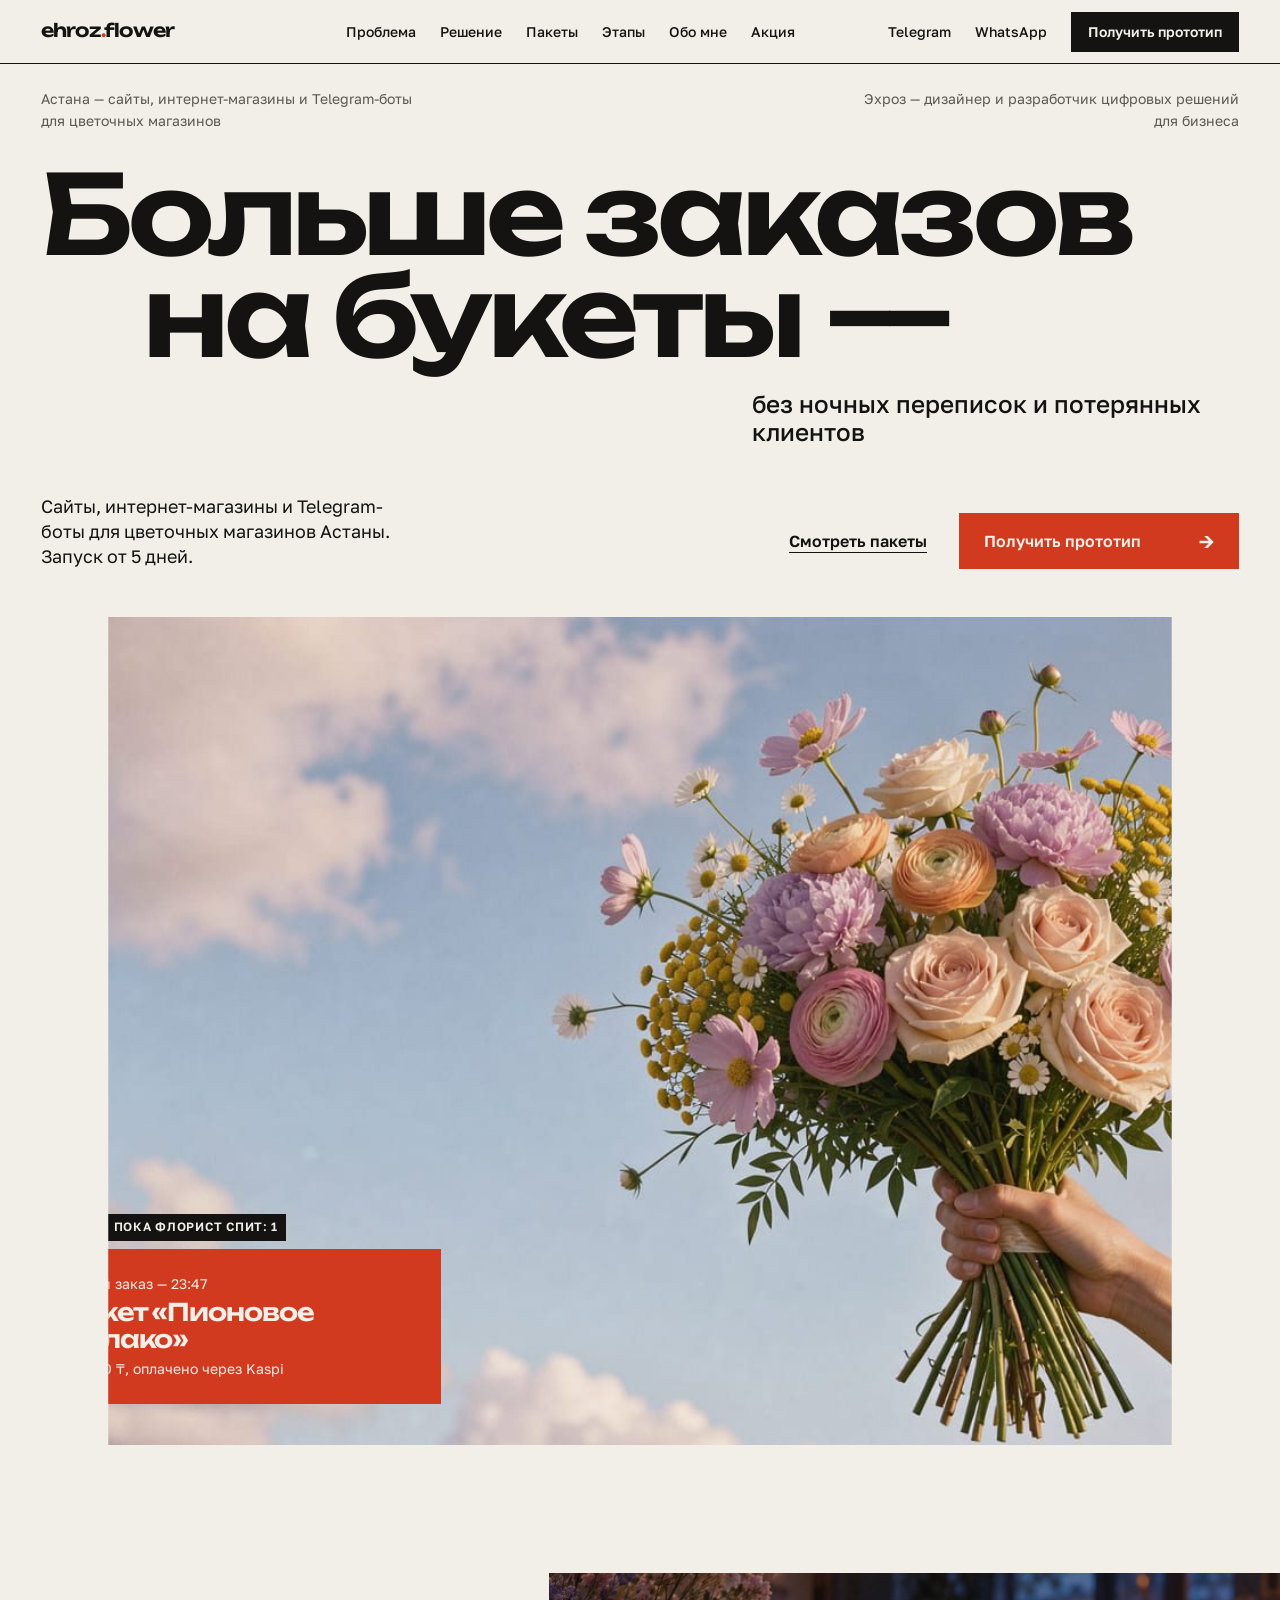
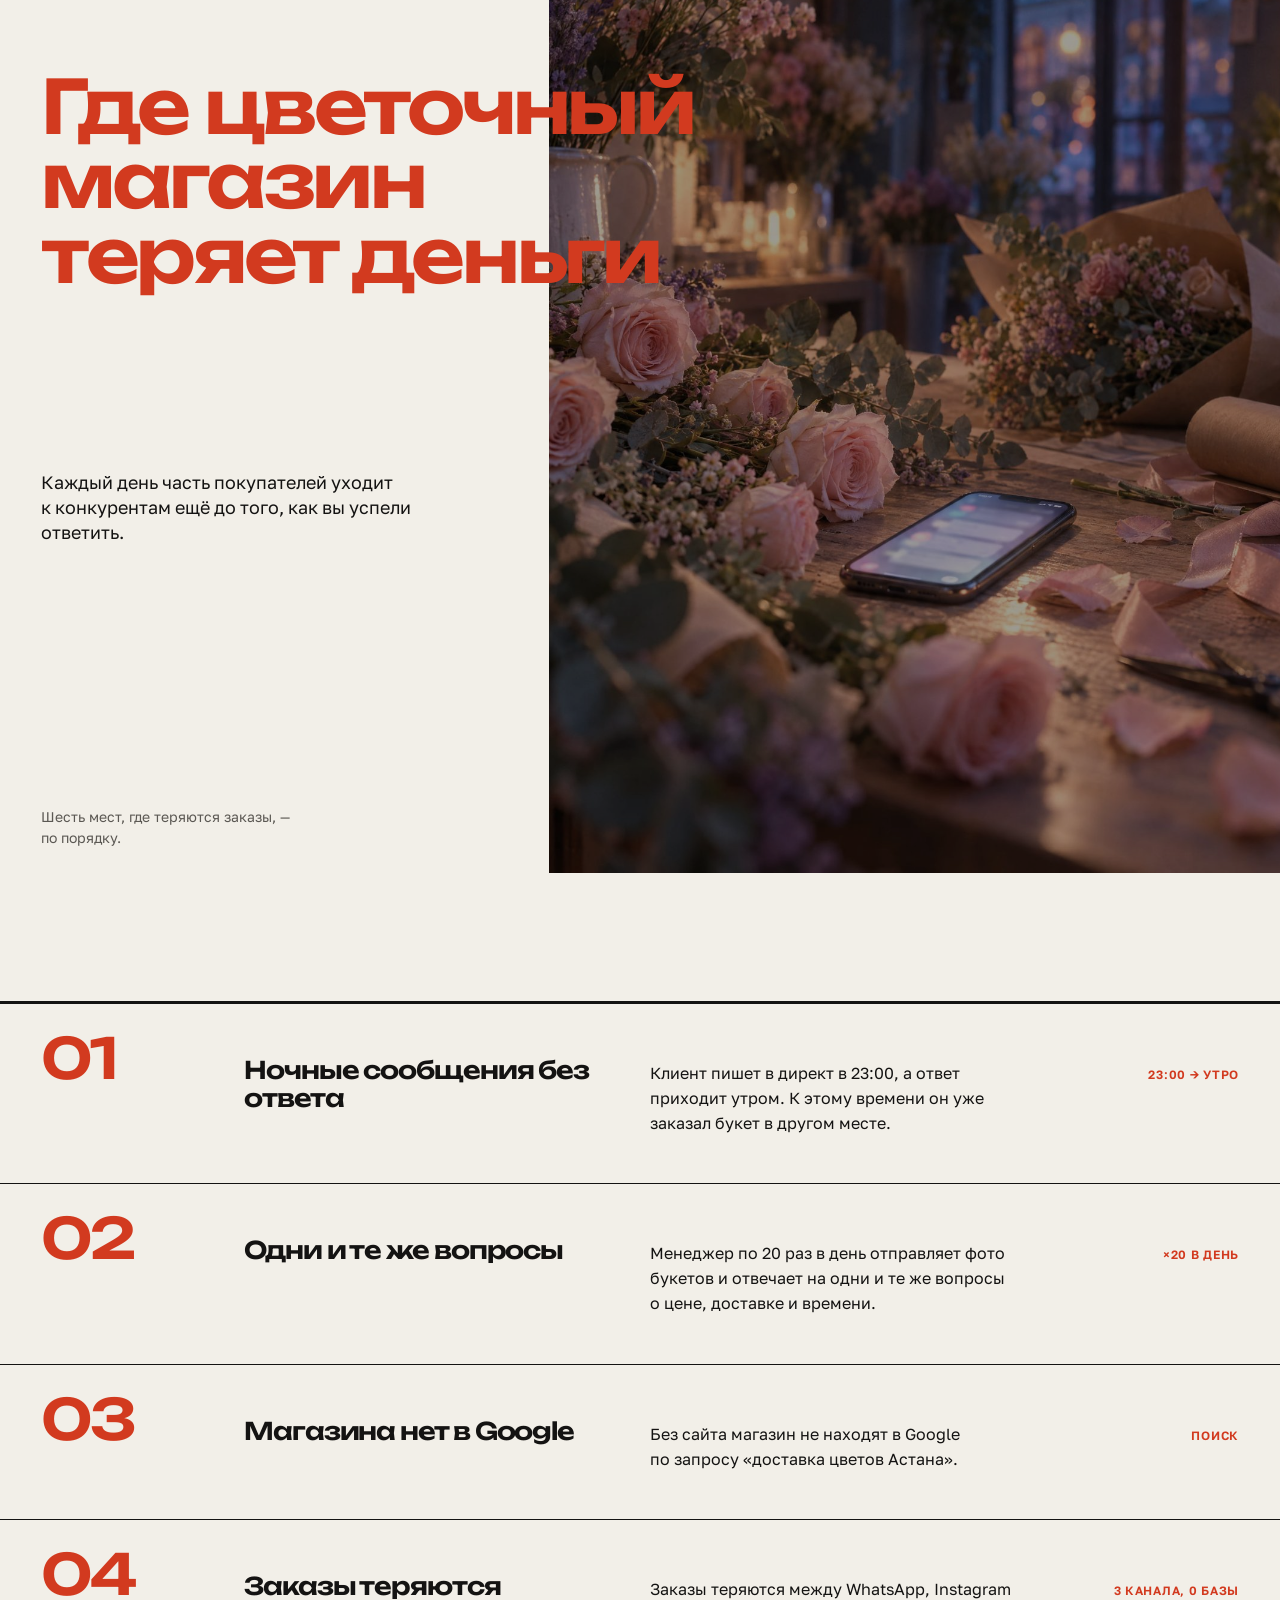
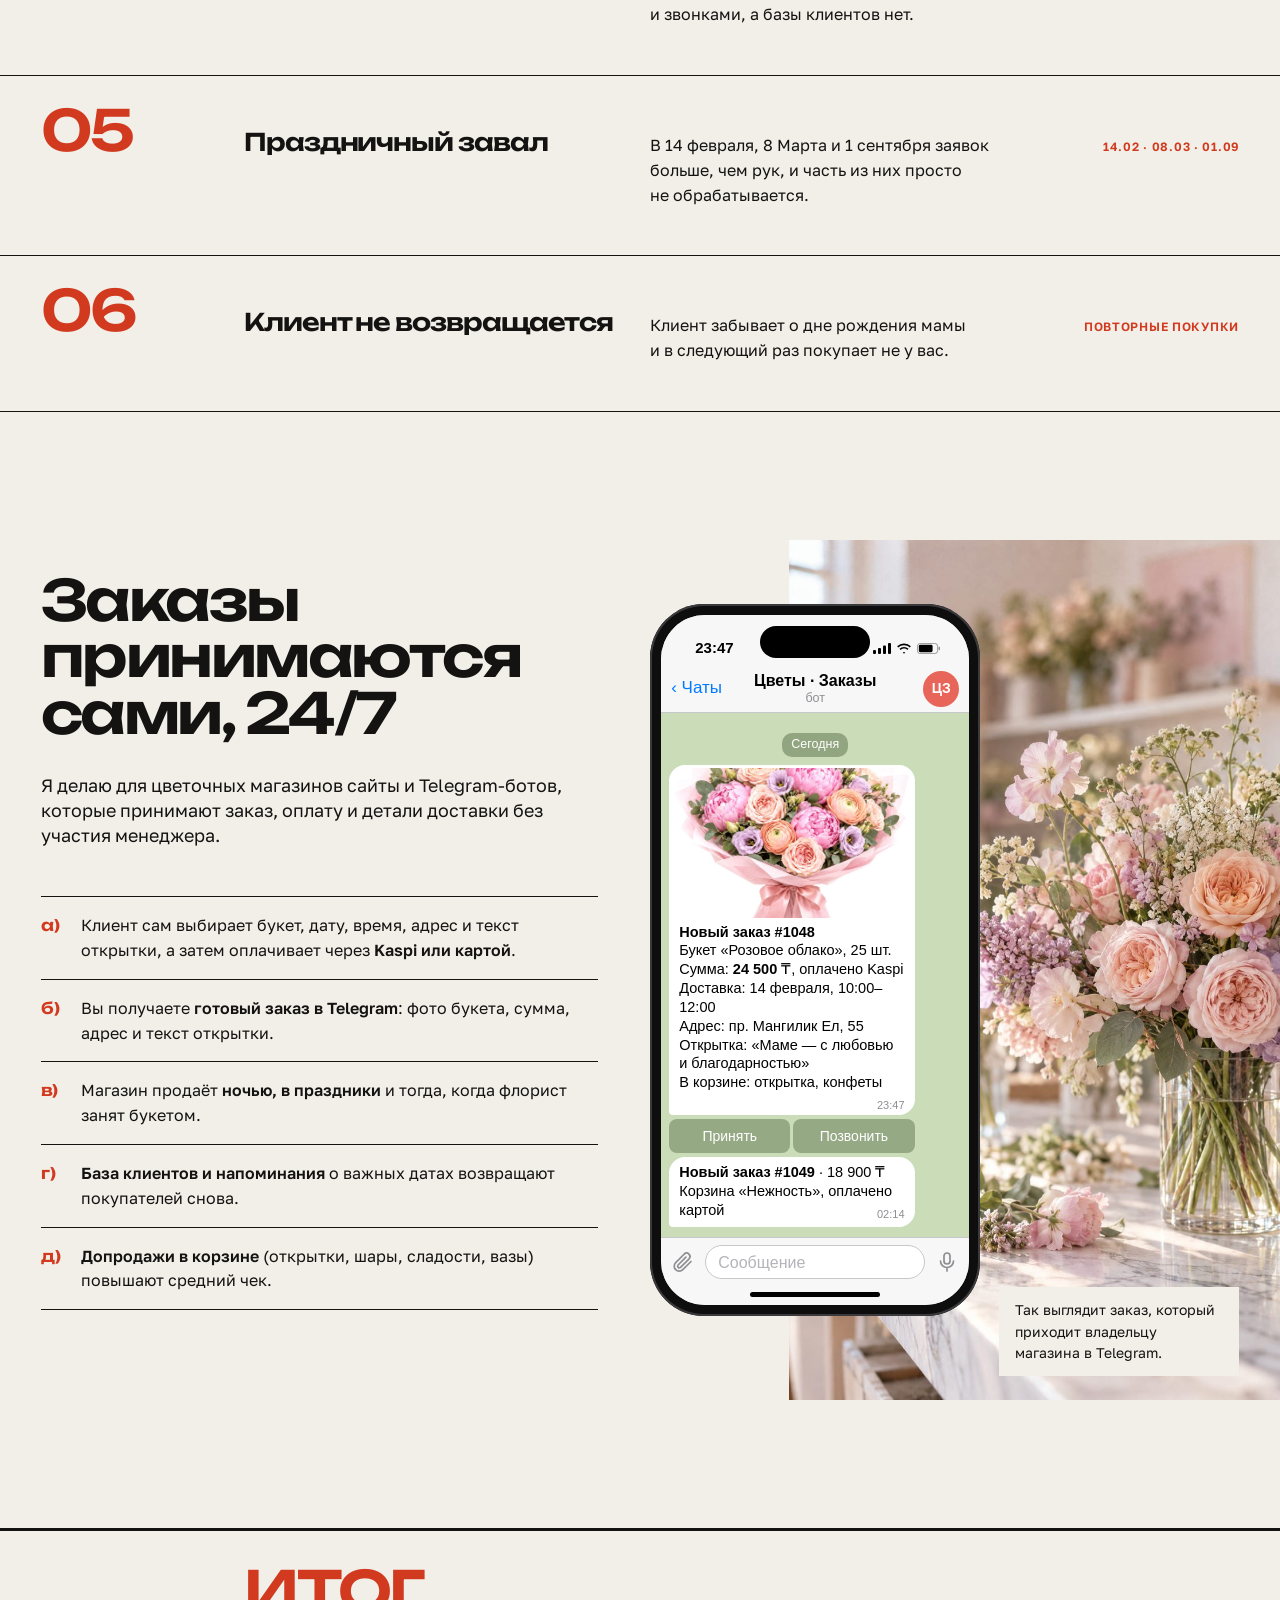
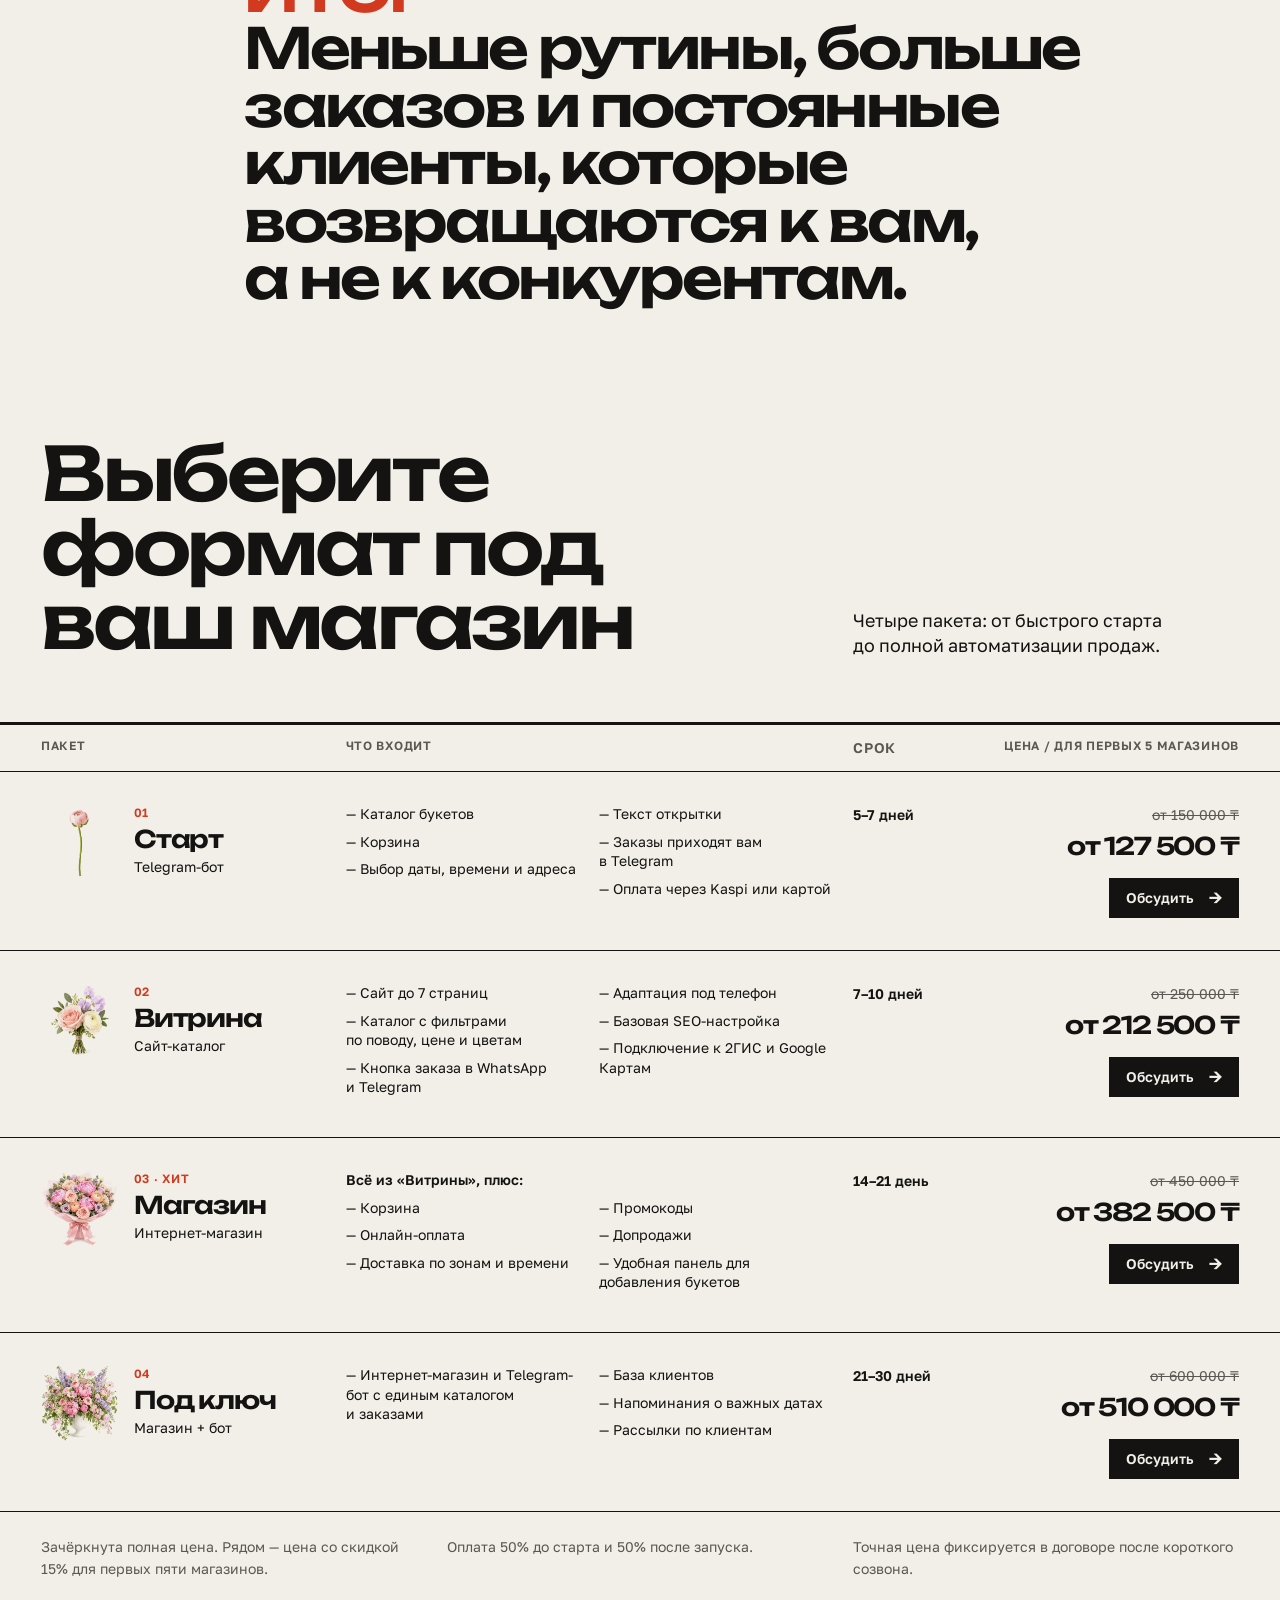
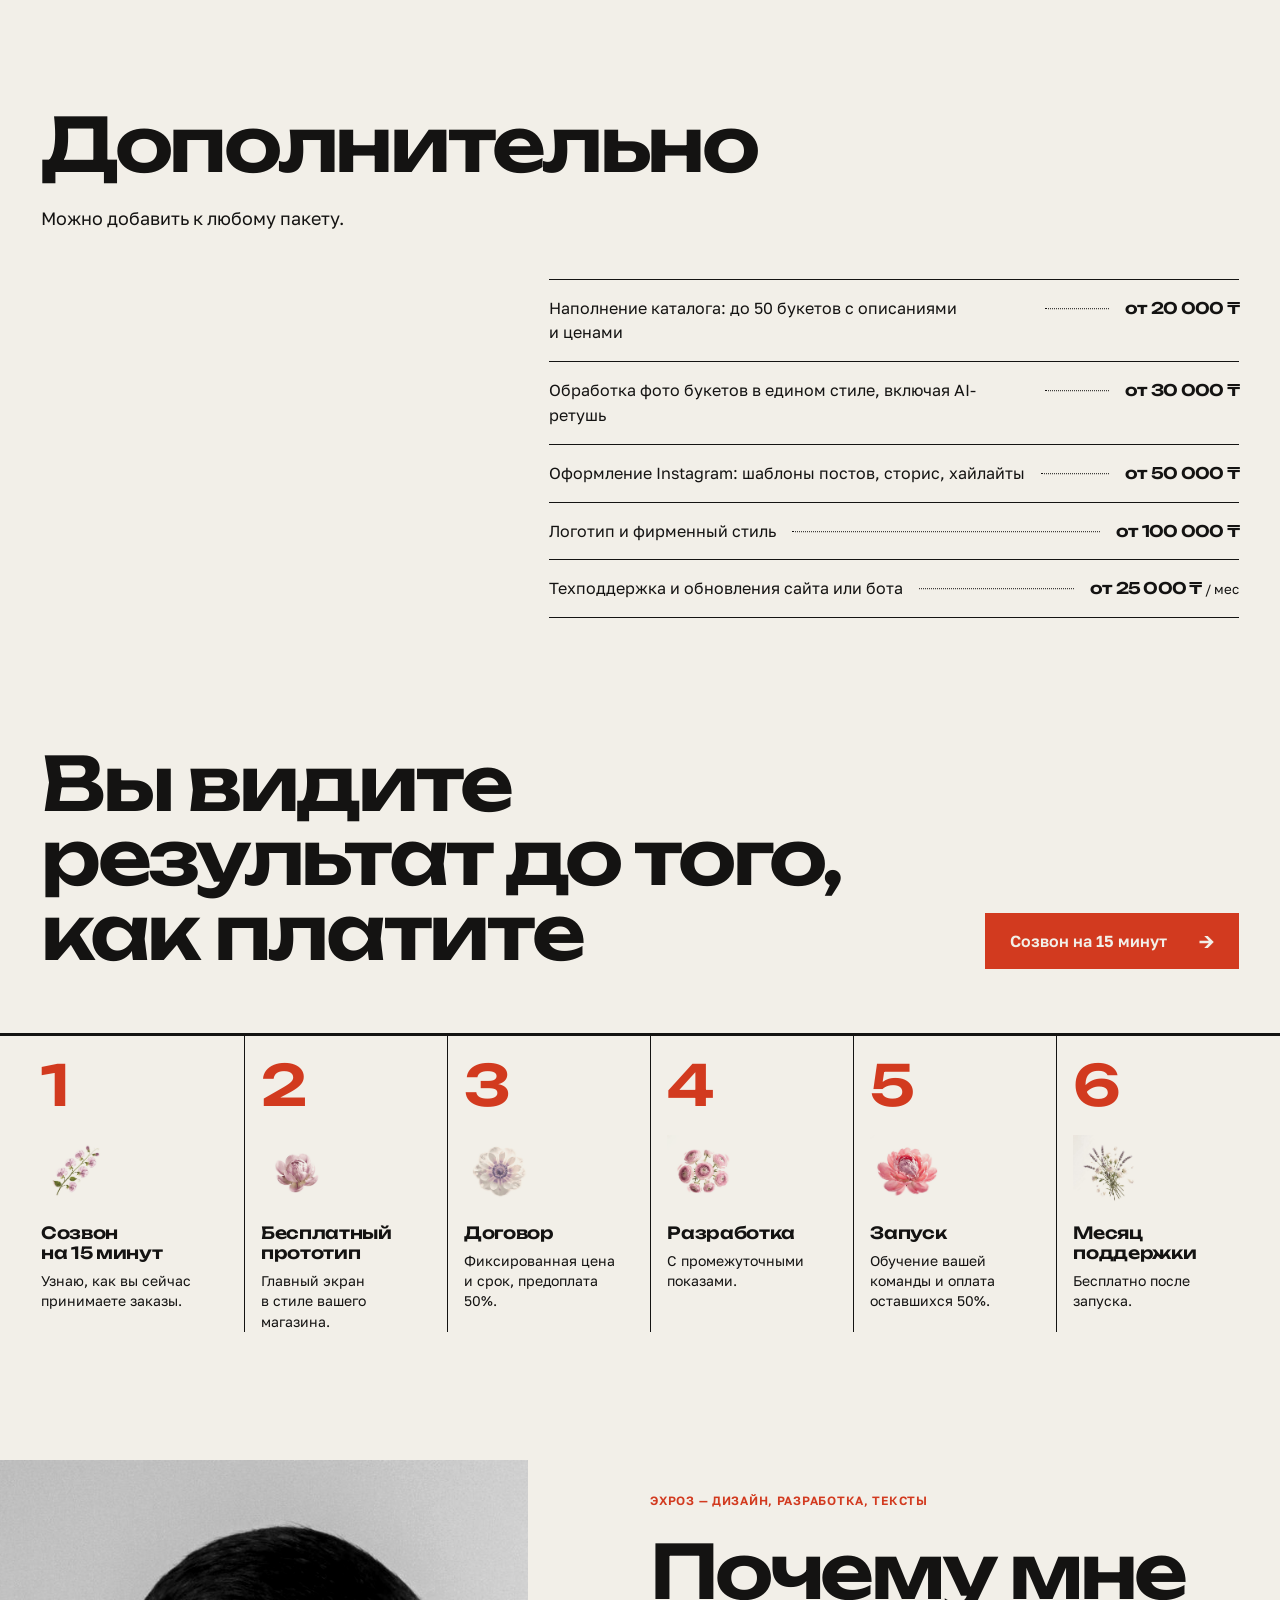
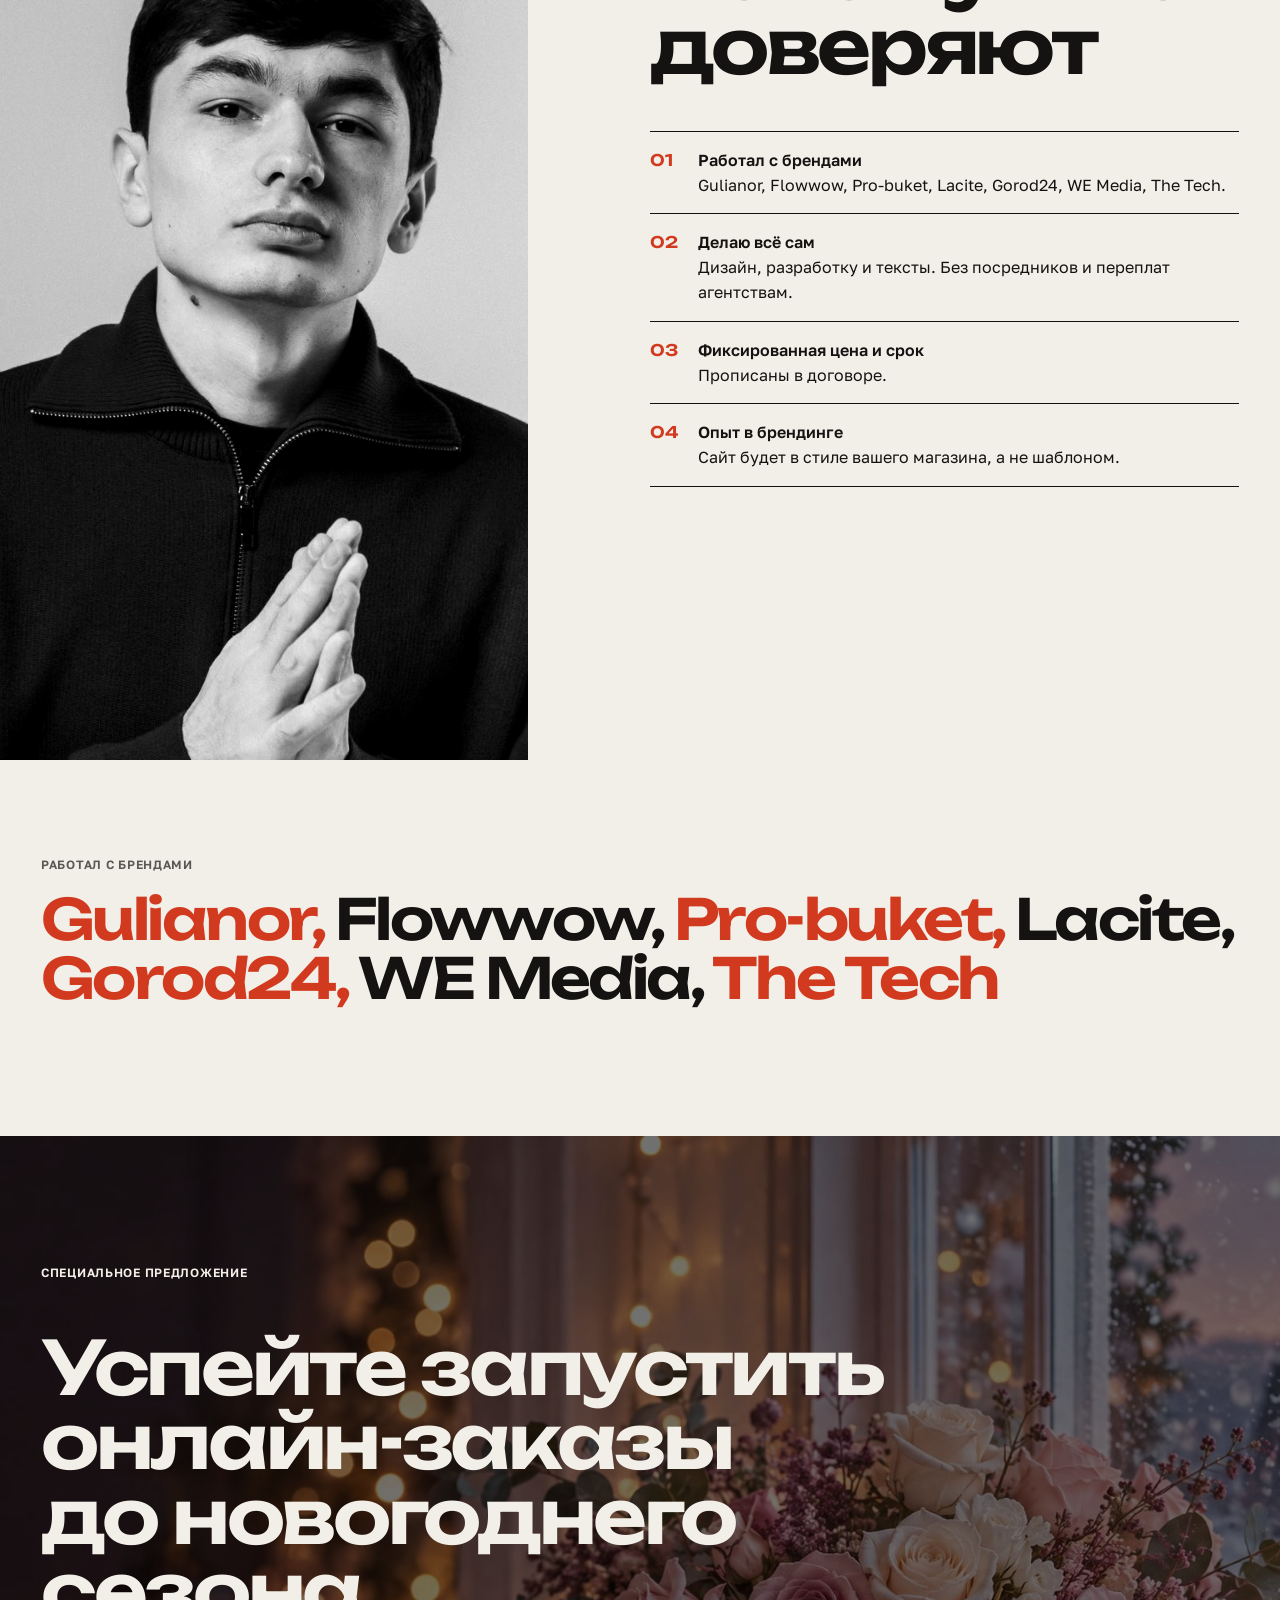
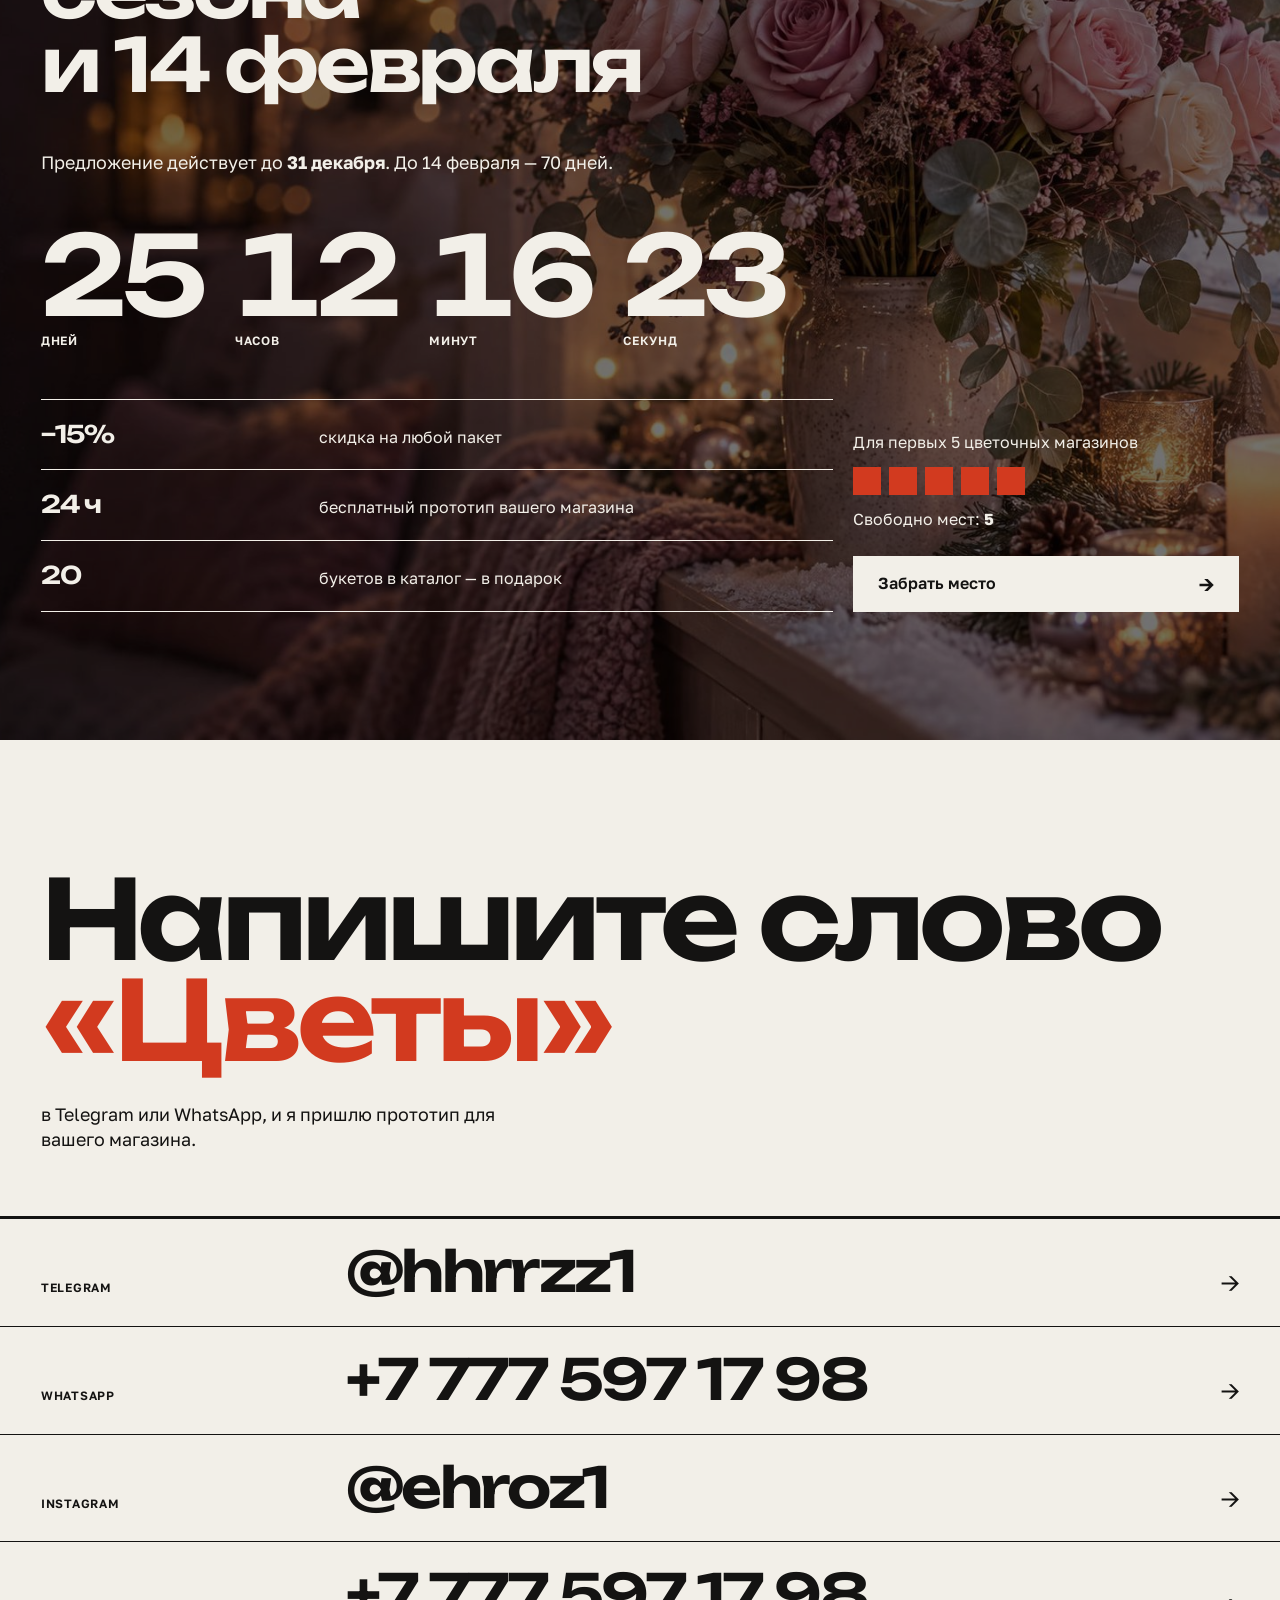
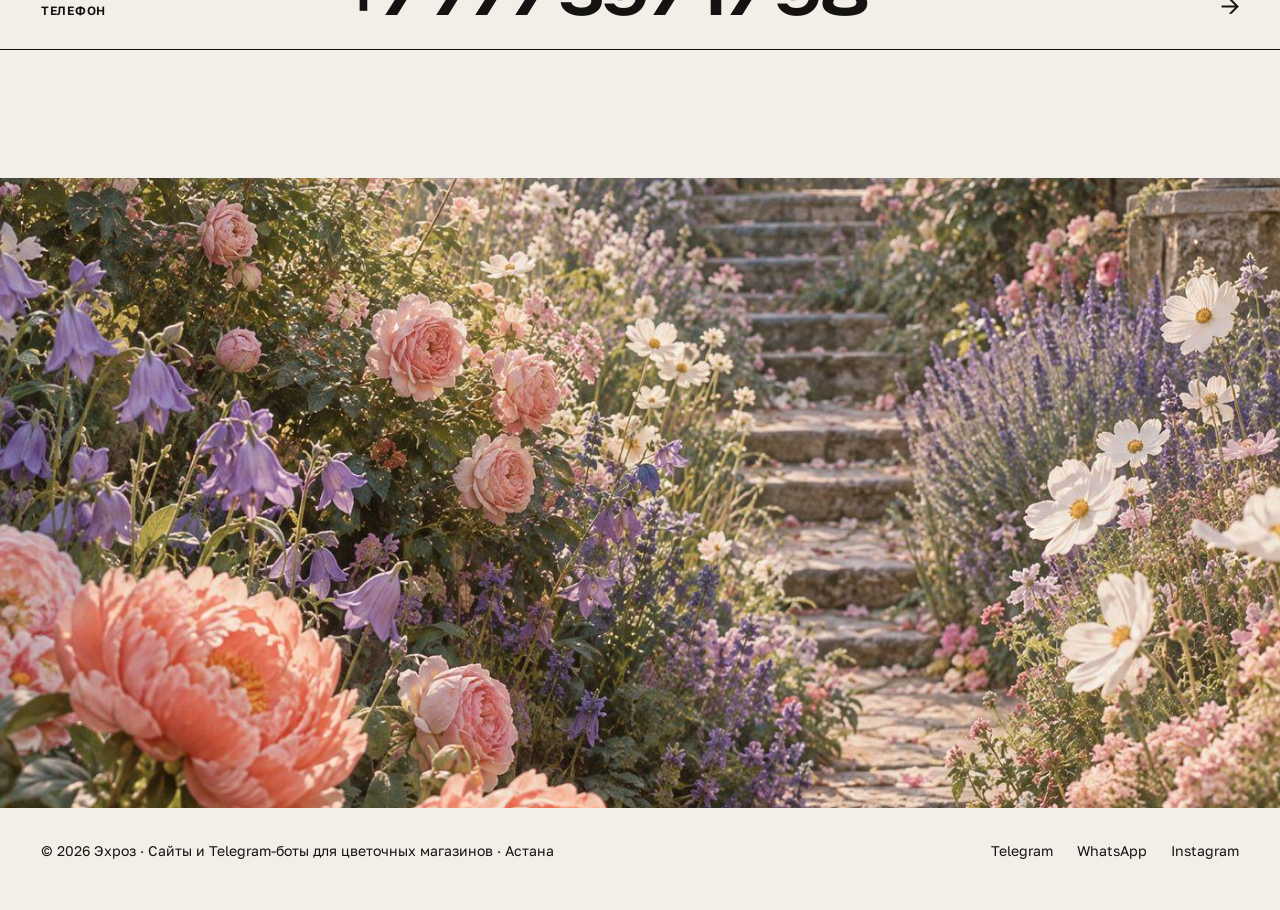
==== commit d24e932f: "Make hero order card a live feed of incoming orders A new order slides in at the bottom every ~4 s, " ====
--- a/index.html
+++ b/index.html
@@ -85,10 +85,15 @@
 
       <figure class="hero__photo" data-hero-reveal>
         <img src="assets/img/hero.jpg" alt="Рука держит пышный букет роз, ранункулюсов и ромашек на фоне неба" fetchpriority="high">
-        <figcaption class="hero__order">
-          <span>Новый заказ — 23:47</span>
-          <b>Букет «Пионовое облако»</b>
-          <span>24&nbsp;500&nbsp;₸, оплачено через Kaspi</span>
+        <figcaption class="hero__feed">
+          <p class="hero__feed-head micro">Заказы, пока флорист спит: <span data-feed-count>1</span></p>
+          <ol class="hero__orders" data-orders>
+            <li class="order is-latest">
+              <span class="order__meta">Новый заказ — 23:47</span>
+              <b class="order__name">Букет «Пионовое облако»</b>
+              <span class="order__sum">24&nbsp;500&nbsp;₸, оплачено через Kaspi</span>
+            </li>
+          </ol>
         </figcaption>
       </figure>
     </section>
--- a/css/editorial.css
+++ b/css/editorial.css
@@ -251,25 +251,44 @@
   transform: scale(var(--reveal-scale, 1));
   transform-origin: 50% 40%;
 }
-.hero__order {
+.hero__feed {
   position: absolute;
   left: var(--page-margin);
   bottom: var(--page-margin);
+  width: min(400px, calc(100% - 2 * var(--page-margin)));
+}
+.hero__feed-head {
+  display: inline-block;
+  margin-bottom: var(--s-2);
+  padding: var(--s-1) var(--s-2);
+  background: var(--c-ink);
+  color: var(--c-paper);
+}
+.hero__orders { display: flex; flex-direction: column; gap: var(--s-2); }
+
+/* Лента заказов: новый приходит снизу, старые поднимаются и бледнеют */
+.order {
   display: grid;
   gap: var(--s-1);
-  width: min(380px, calc(100% - 2 * var(--page-margin)));
-  padding: var(--s-5);
-  background: var(--c-accent);
-  color: var(--c-on-accent);
+  padding: var(--s-4) var(--s-5);
+  background: var(--c-paper);
+  color: var(--c-ink);
   font-size: var(--fs-small);
-}
-.hero__order b {
-  font-family: var(--font-display);
-  font-size: var(--fs-l);
+  transition: background var(--dur) var(--ease), color var(--dur) var(--ease);
+}
+.order__name {
+  font-family: var(--font-display);
+  font-size: var(--fs-body);
   font-weight: var(--fw-display);
   line-height: var(--lh-sub);
   letter-spacing: var(--track-display);
-}
+  transition: font-size var(--dur) var(--ease);
+}
+.order__sum { color: var(--c-ink-muted); }
+.order.is-latest { padding: var(--s-5); background: var(--c-accent); color: var(--c-on-accent); }
+.order.is-latest .order__name { font-size: var(--fs-l); }
+.order.is-latest .order__sum { color: var(--c-on-accent); }
+.order.is-old { opacity: .55; }
 
 /* ---------- 2. Проблема ---------- */
 
@@ -905,7 +924,10 @@
   .hero__ctas .btn { min-width: 0; order: -1; }
   .hero__ctas .link { align-self: flex-start; }
   .hero__photo { height: 76svh; min-height: 440px; }
-  .hero__order { left: 0; bottom: 0; width: 100%; }
+  .hero__feed { left: 0; bottom: 0; width: 100%; }
+  .hero__feed-head { margin-left: var(--page-margin); }
+  .order:not(.is-latest) { padding-block: var(--s-3); }
+  .order:not(.is-latest) .order__sum { display: none; }
 
   .problem__title,
   .problem__lead,
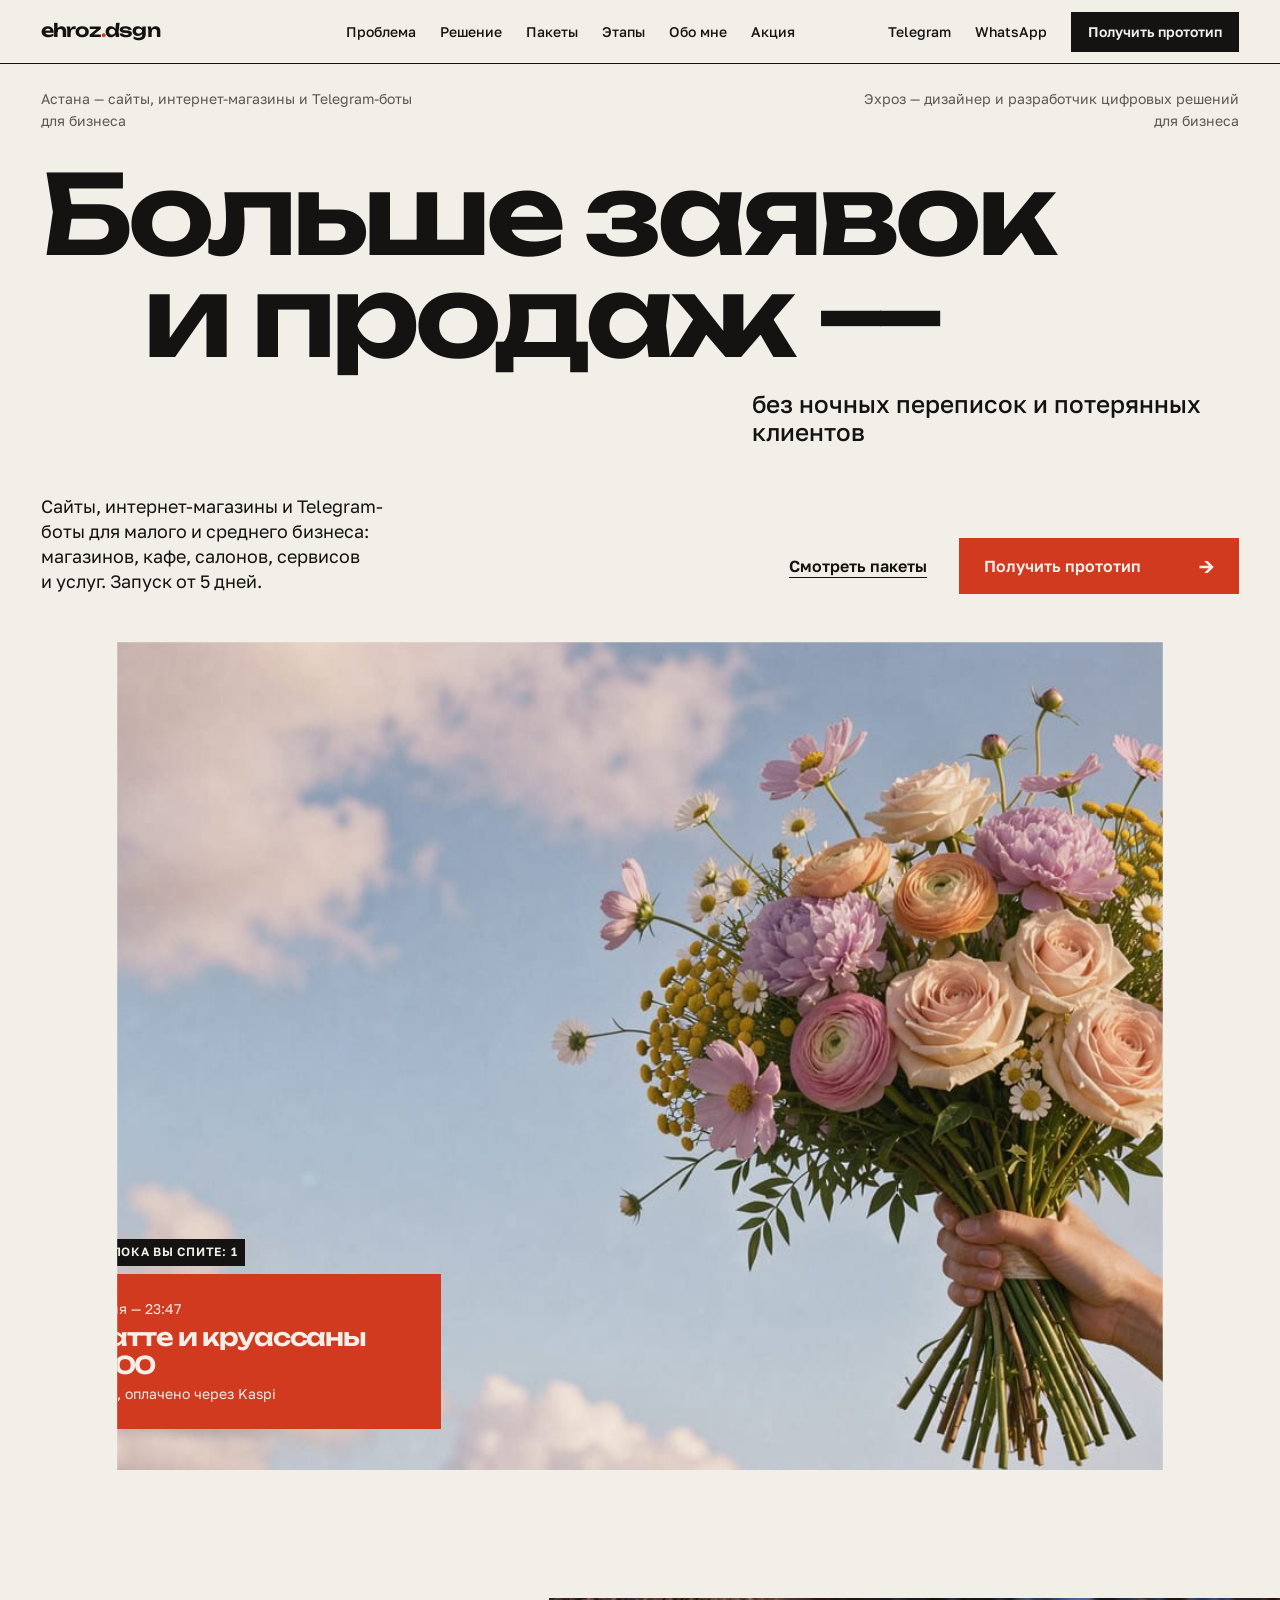
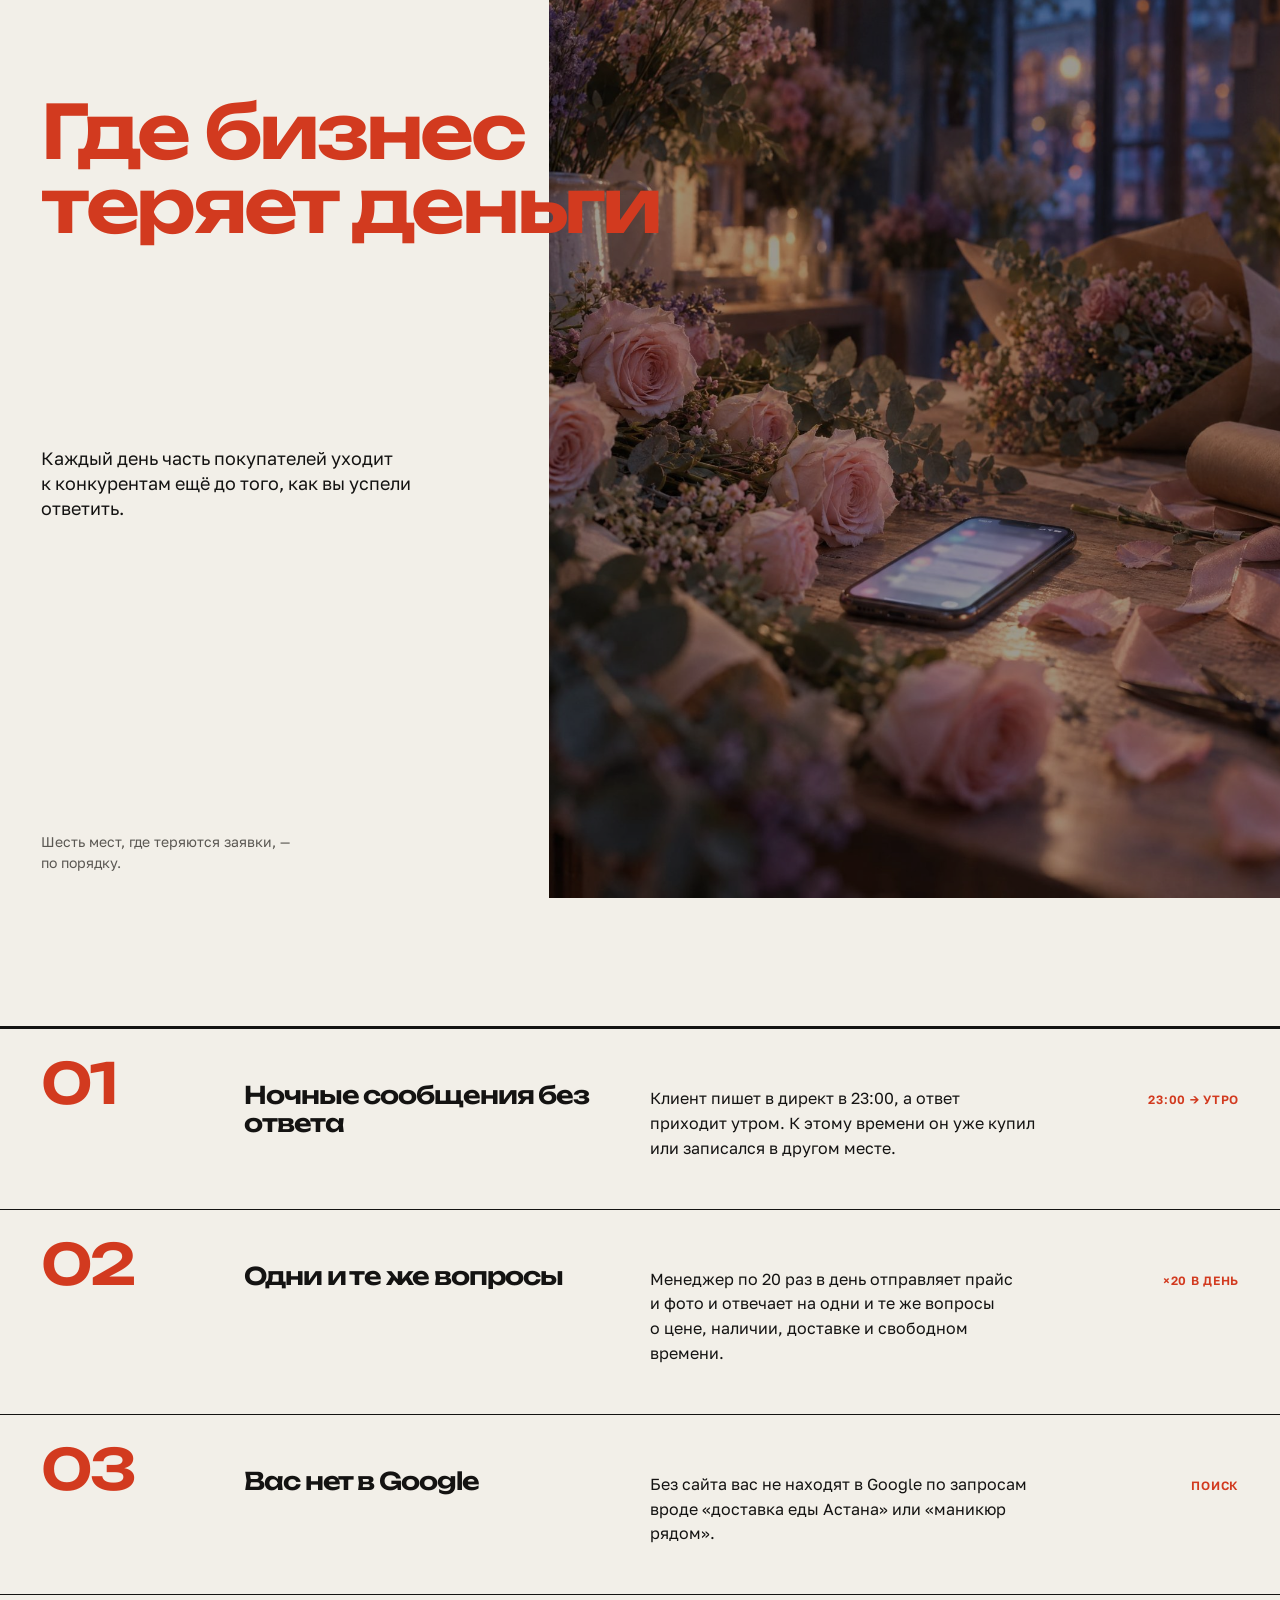
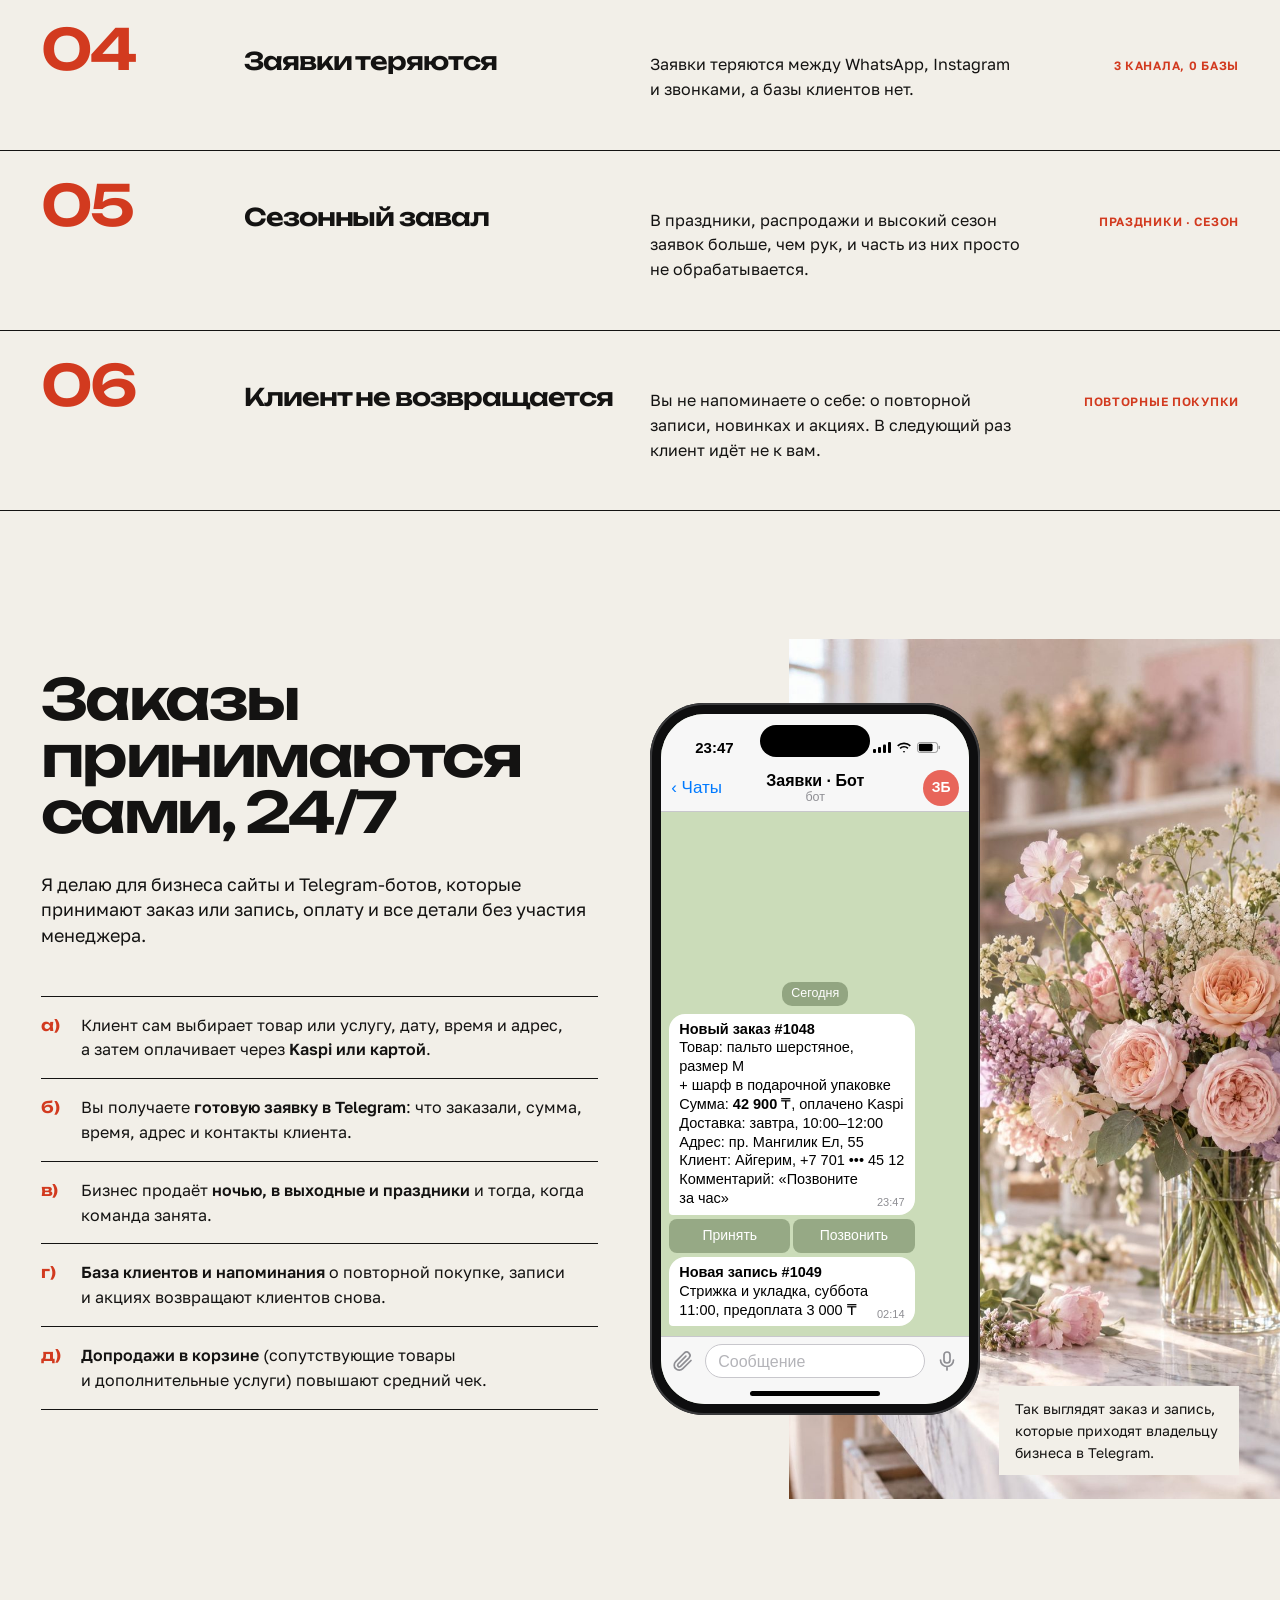
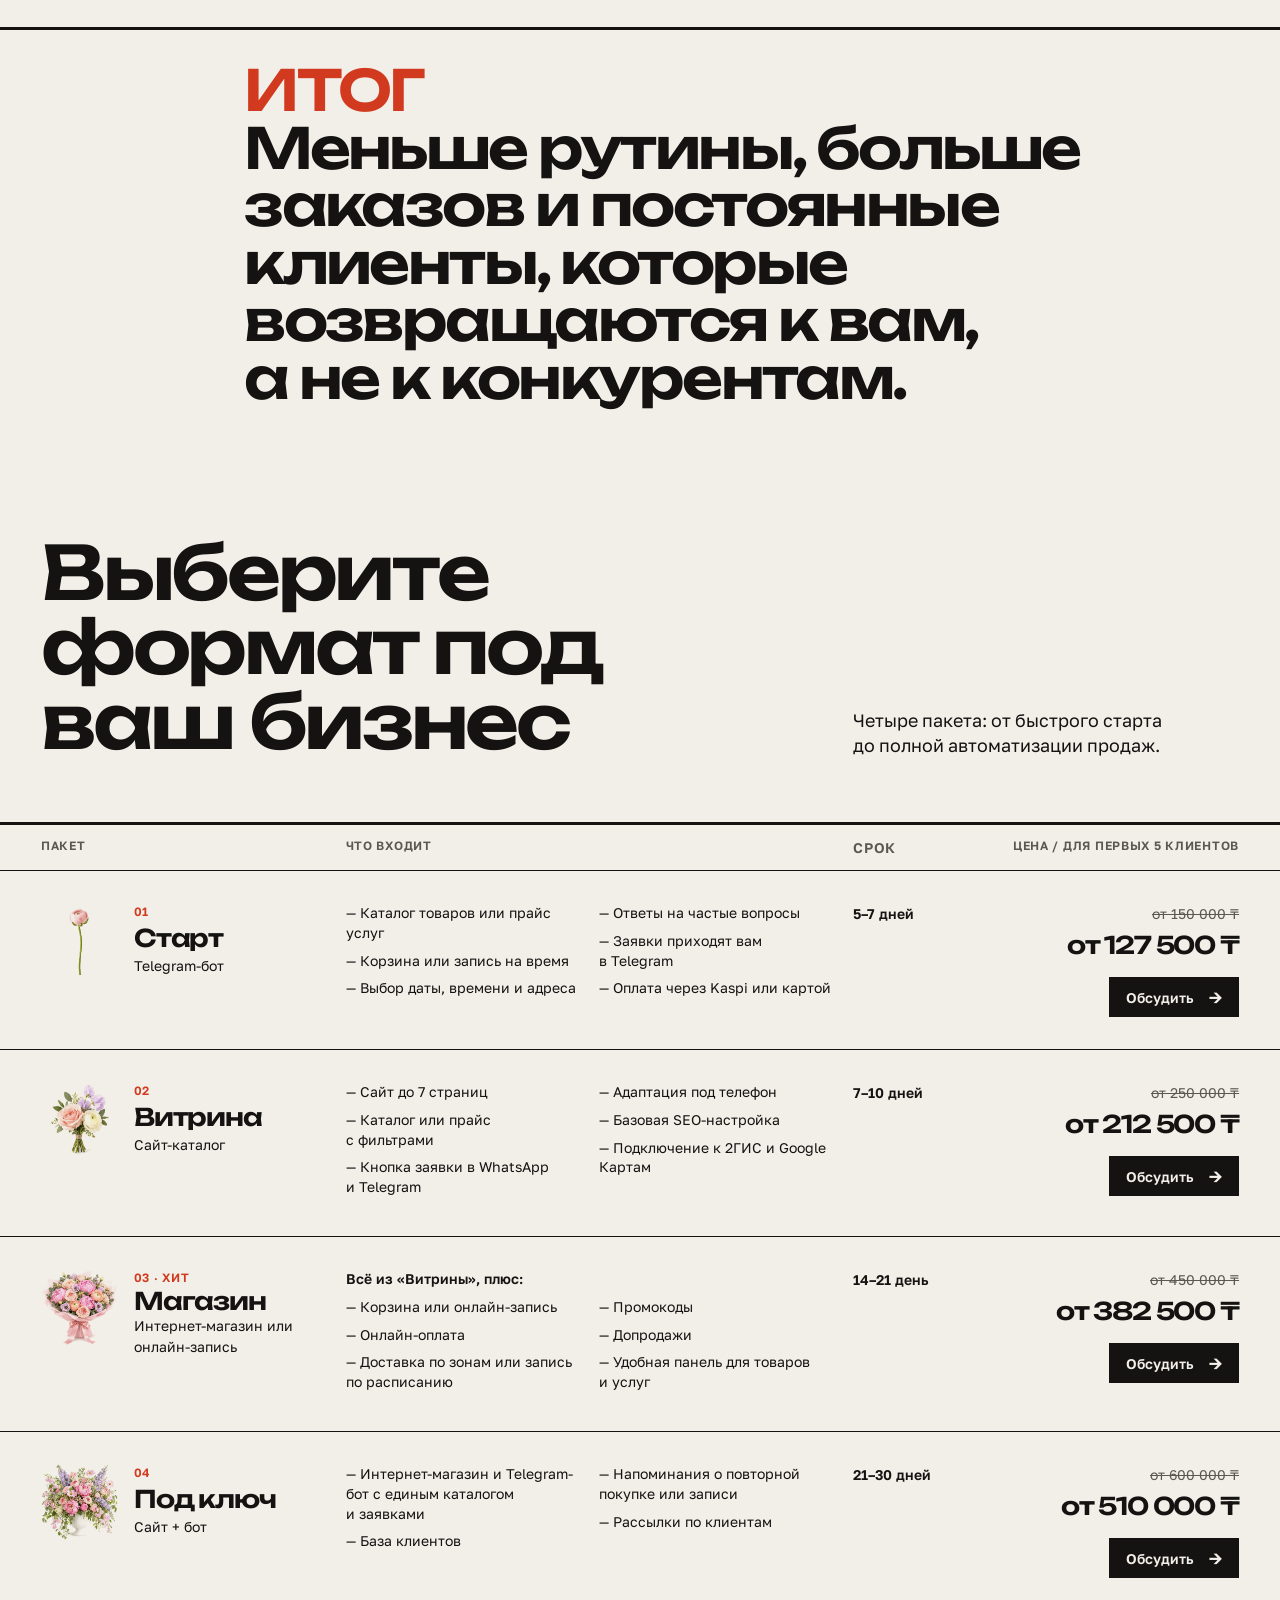
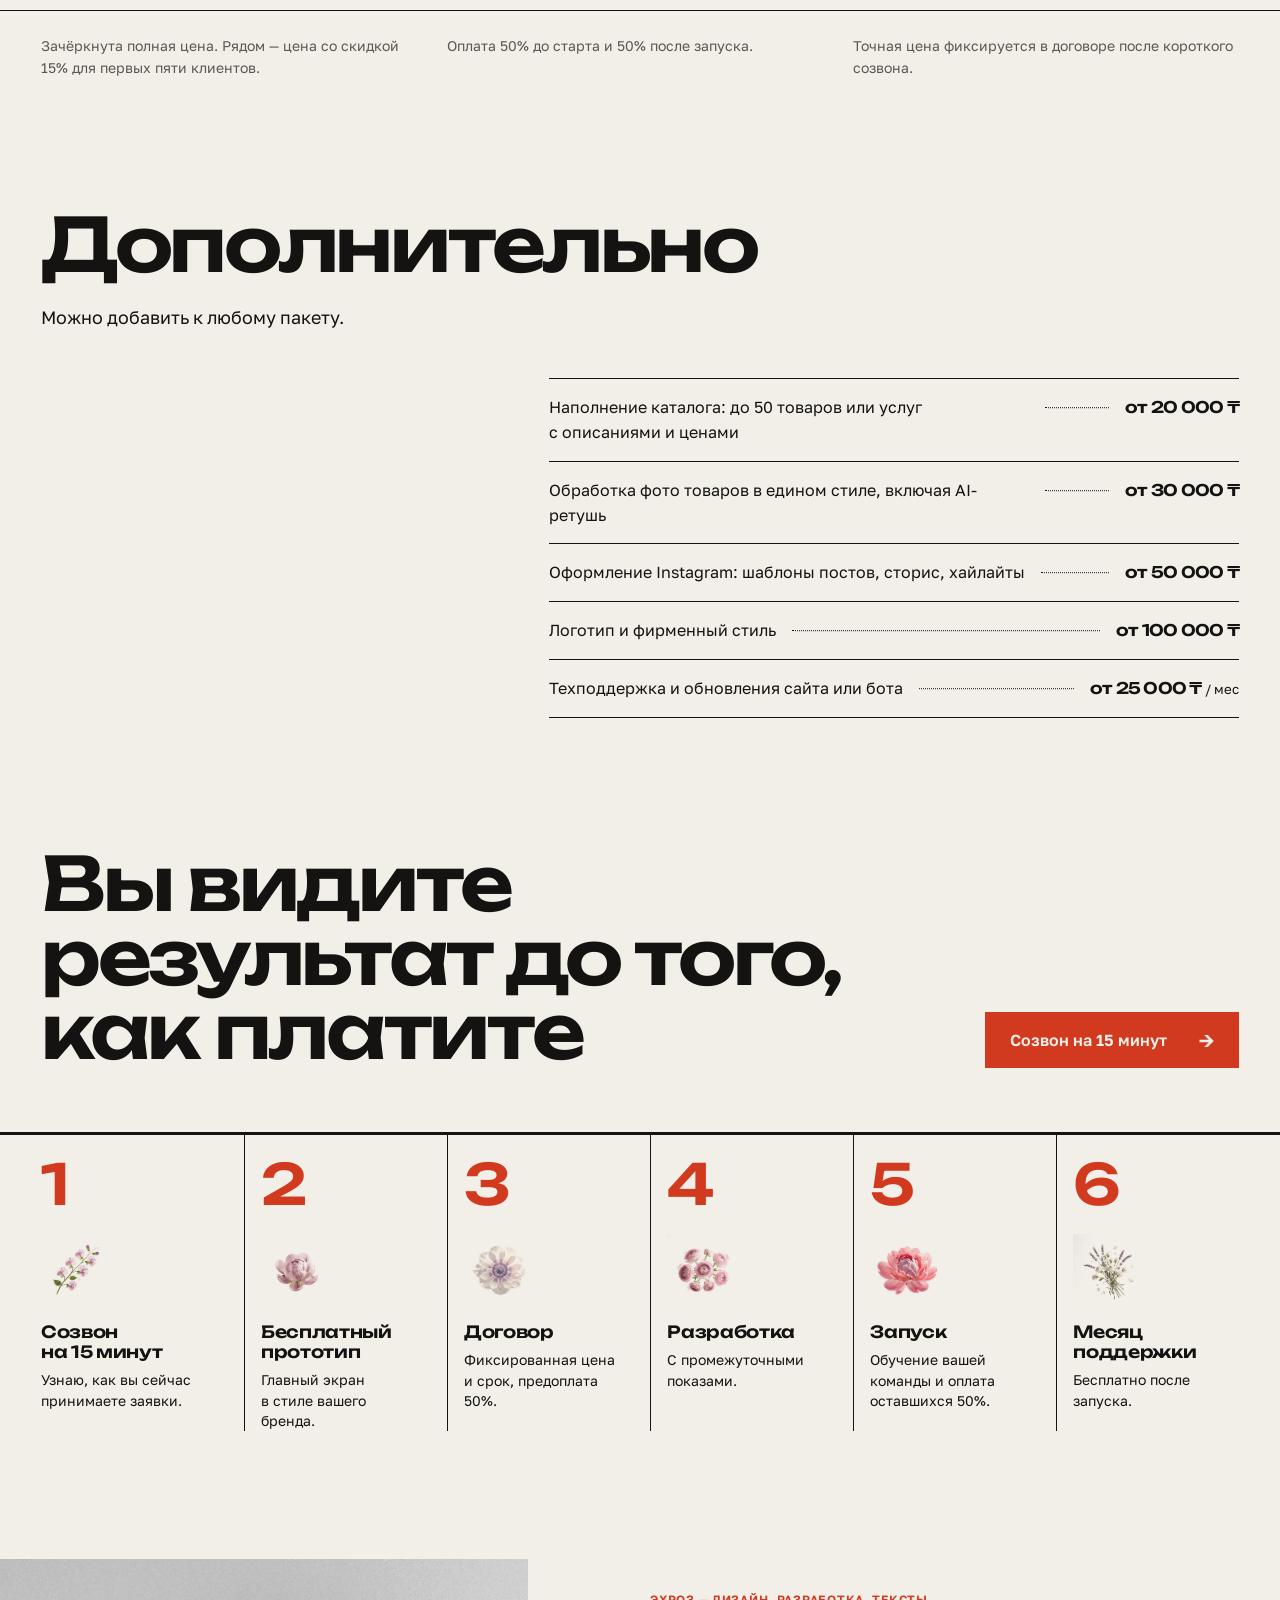
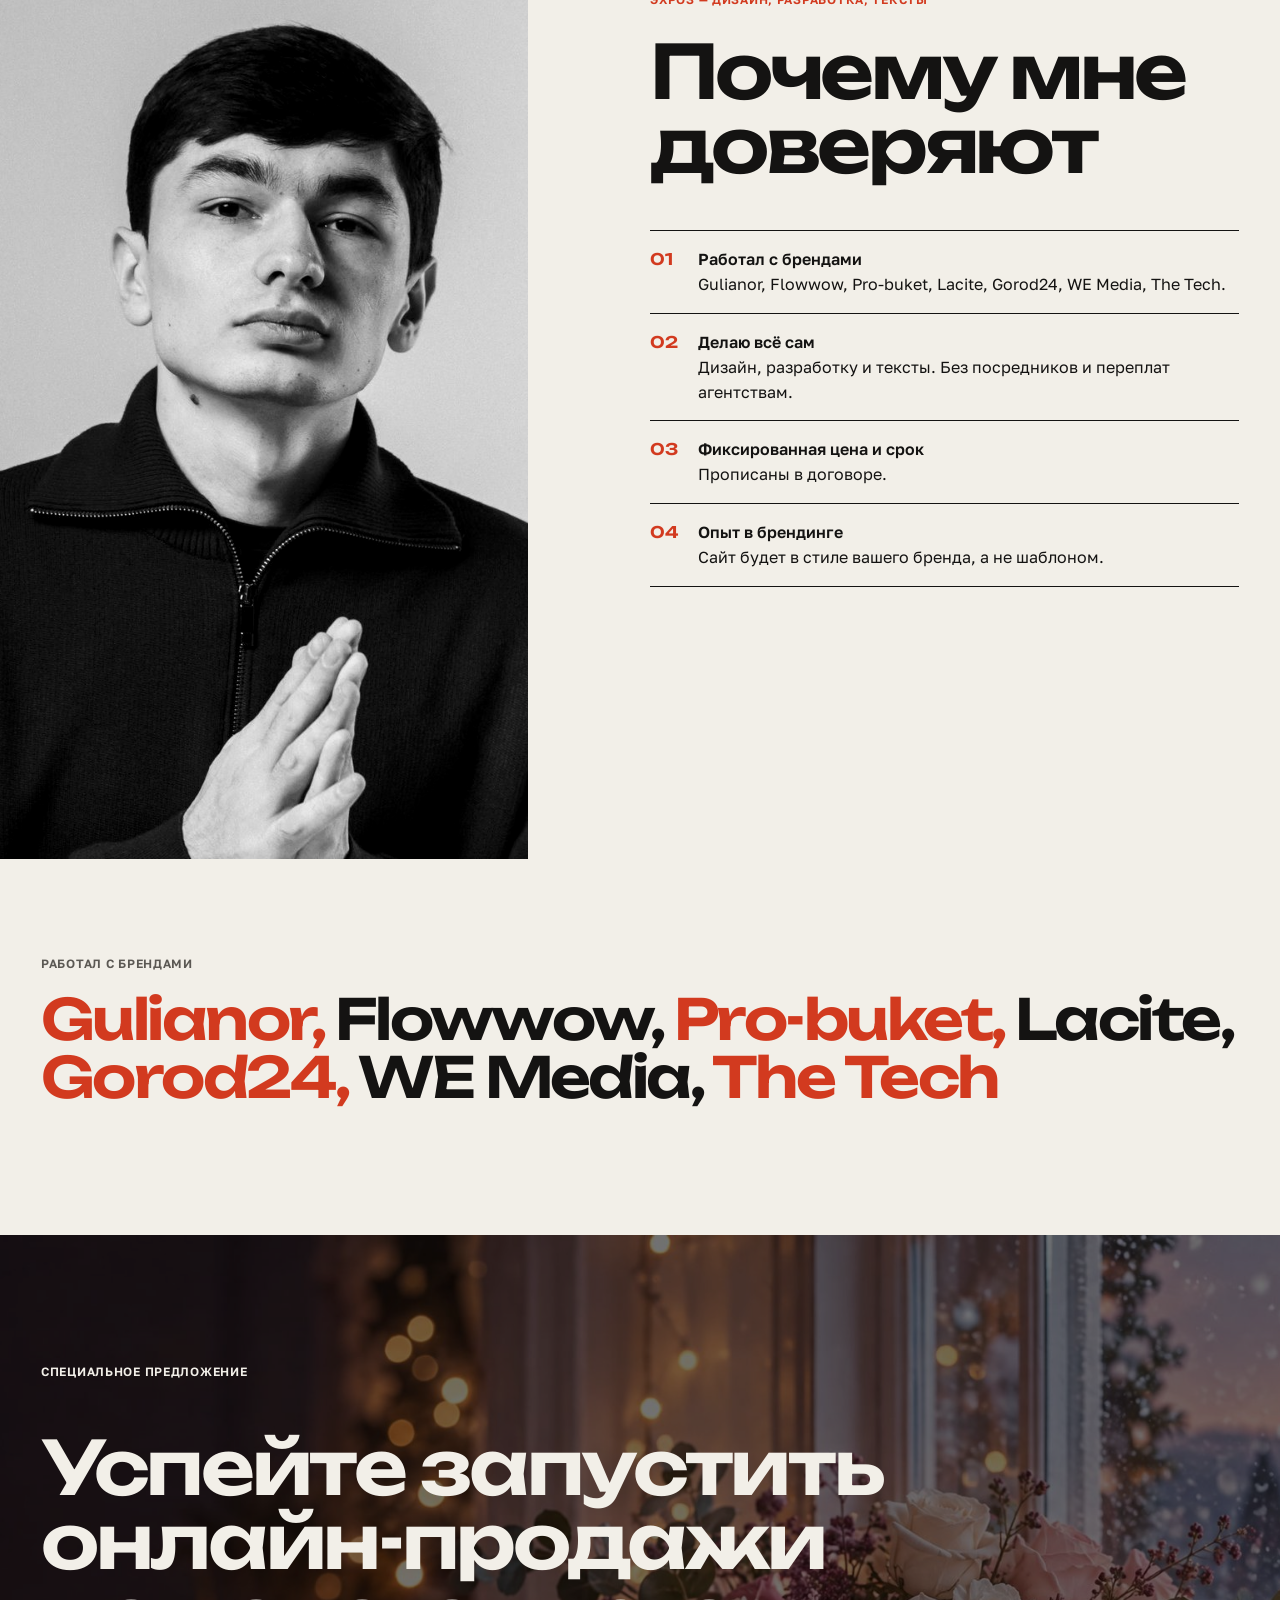
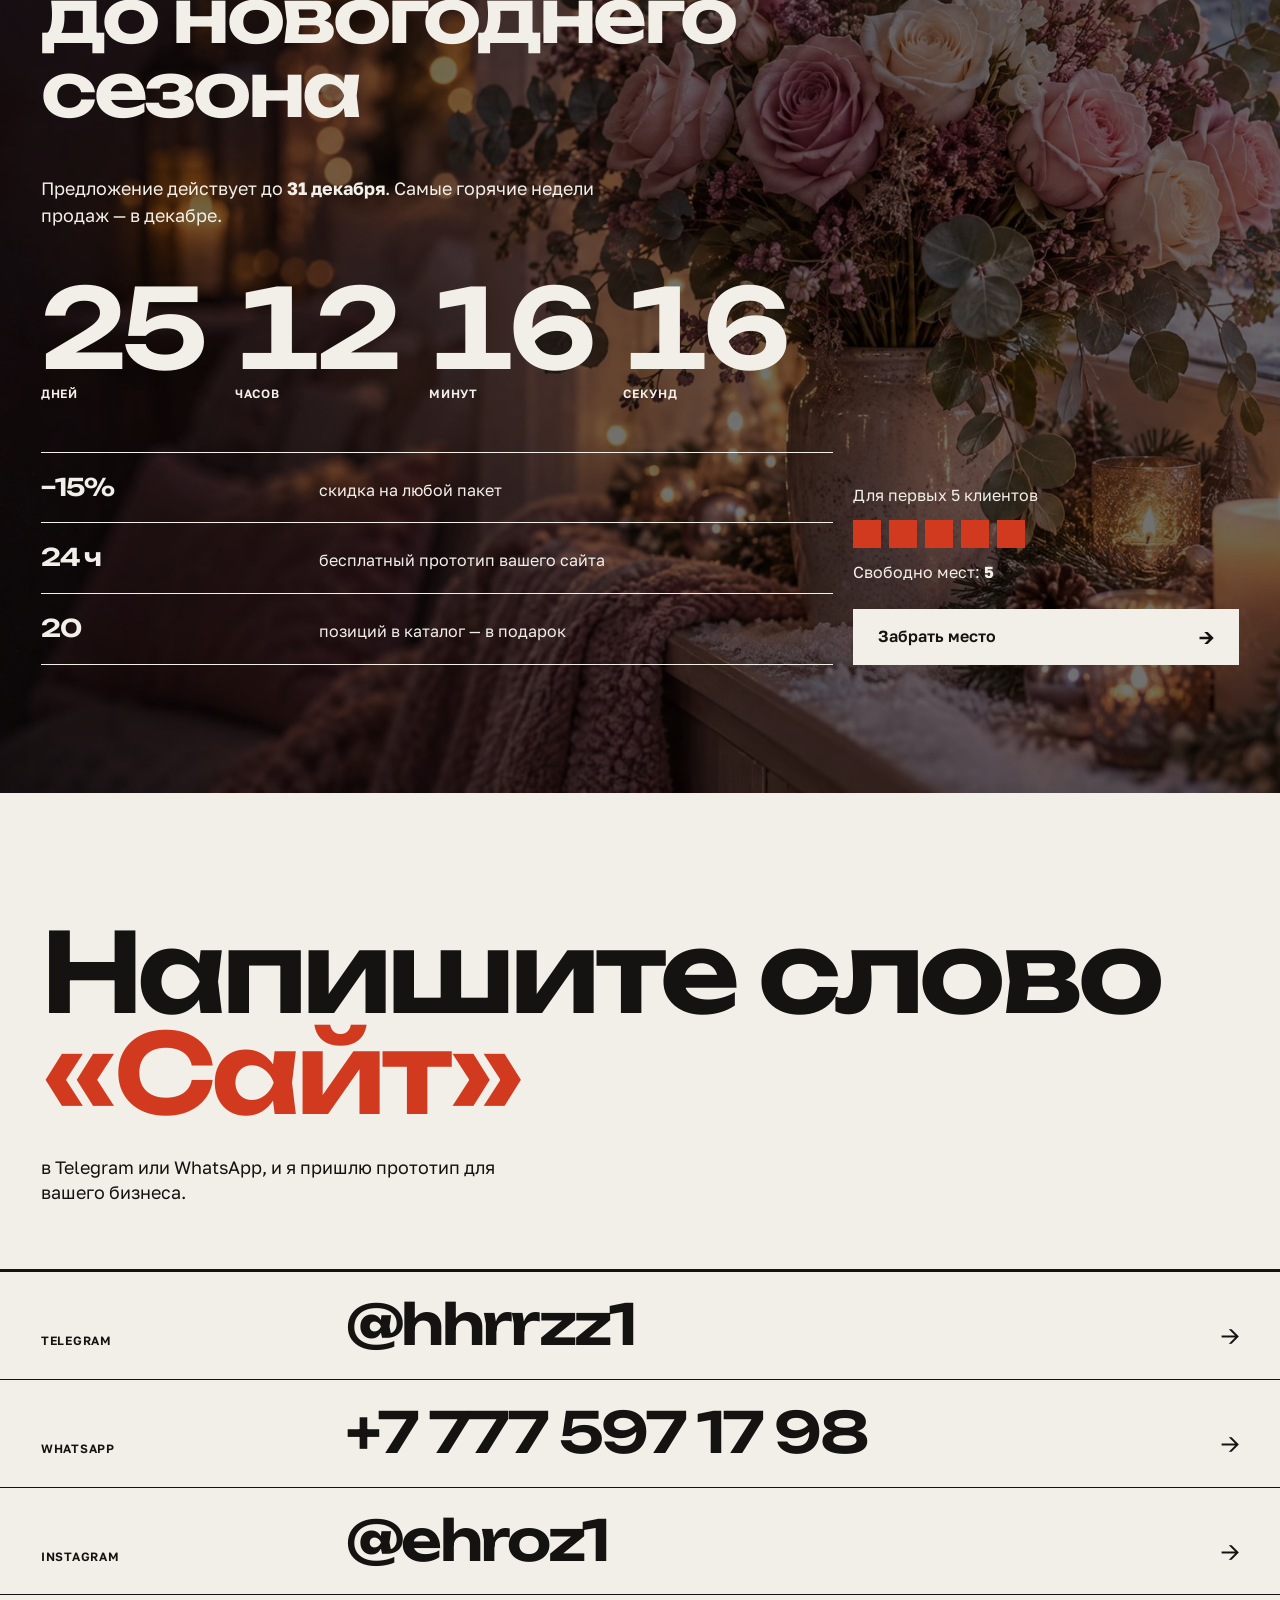
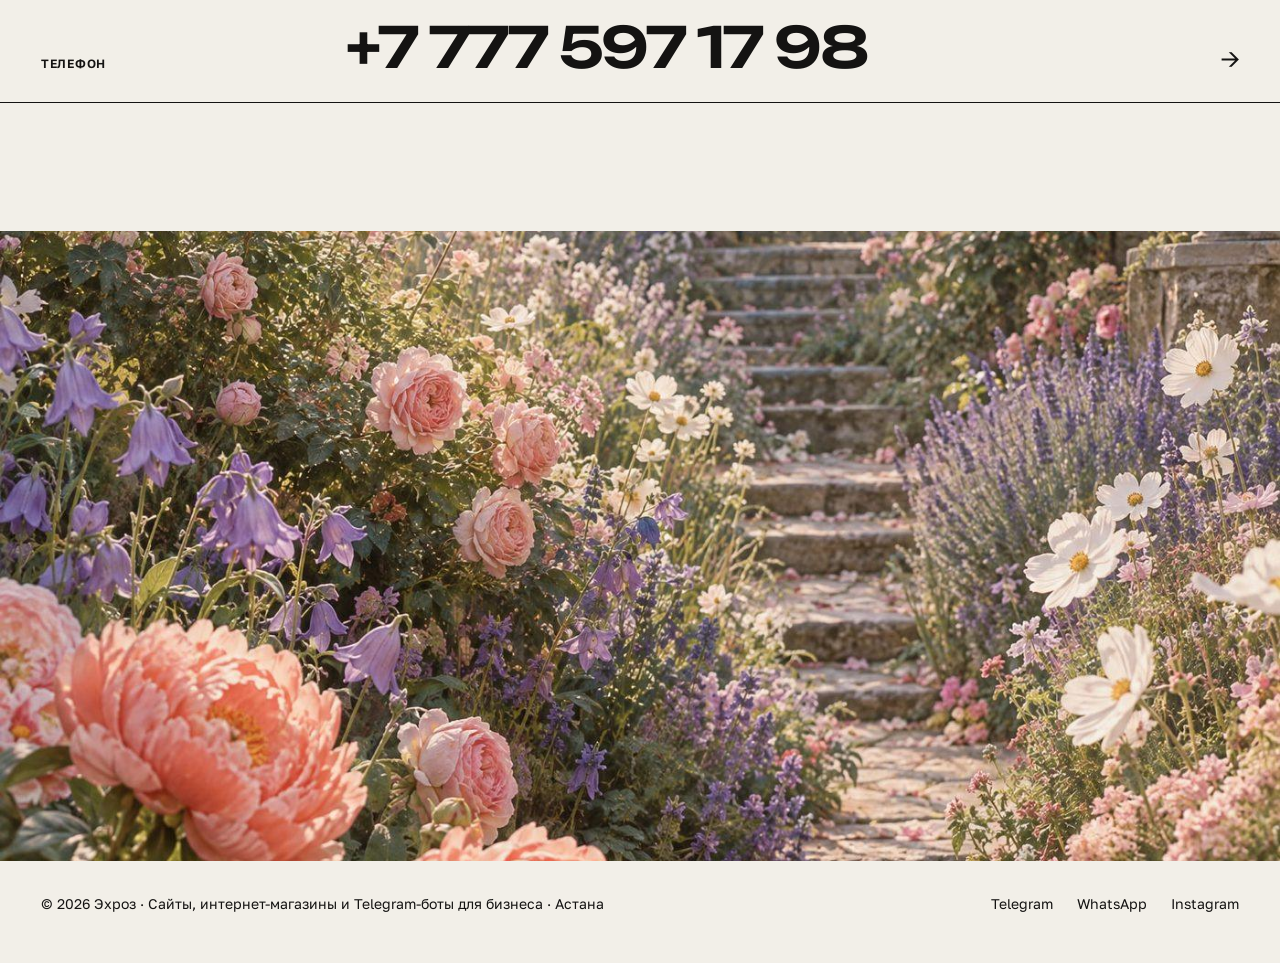
==== commit 9880fa6e: "Make the site universal instead of flower-shop specific Rewrite all copy for small and medium busine" ====
--- a/index.html
+++ b/index.html
@@ -3,14 +3,14 @@
 <head>
   <meta charset="utf-8">
   <meta name="viewport" content="width=device-width, initial-scale=1, viewport-fit=cover">
-  <title>Сайты и Telegram-боты для цветочных магазинов Астаны · ehroz.flower</title>
-  <meta name="description" content="Больше заказов на букеты — без ночных переписок и потерянных клиентов. Сайты, интернет-магазины и Telegram-боты для цветочных магазинов Астаны. Запуск от 5 дней.">
+  <title>Сайты, интернет-магазины и Telegram-боты для бизнеса в Астане · ehroz.dsgn</title>
+  <meta name="description" content="Больше заявок и продаж — без ночных переписок и потерянных клиентов. Сайты, интернет-магазины и Telegram-боты для малого и среднего бизнеса в Астане. Запуск от 5 дней.">
   <meta name="theme-color" content="#F2EFE8">
   <meta property="og:type" content="website">
   <meta property="og:locale" content="ru_RU">
-  <meta property="og:title" content="Больше заказов на букеты — без ночных переписок">
-  <meta property="og:description" content="Сайты, интернет-магазины и Telegram-боты для цветочных магазинов Астаны. Запуск от 5 дней.">
-  <meta property="og:image" content="https://dsgn.ehroz.picta.cc/assets/img/og.jpg">
+  <meta property="og:title" content="Больше заявок и продаж — без ночных переписок">
+  <meta property="og:description" content="Сайты, интернет-магазины и Telegram-боты для бизнеса в Астане. Запуск от 5 дней.">
+  <meta property="og:image" content="https://dsgn.ehroz.web.picta.cc/assets/img/og.jpg">
   <meta name="twitter:card" content="summary_large_image">
   <link rel="icon" href="assets/favicon.svg" type="image/svg+xml">
   <link rel="preconnect" href="https://fonts.googleapis.com">
@@ -26,7 +26,7 @@
 
   <header class="topbar">
     <div class="grid topbar__inner">
-      <a class="topbar__logo" href="#top">ehroz<span>.</span>flower</a>
+      <a class="topbar__logo" href="#top">ehroz<span>.</span>dsgn</a>
       <nav class="topbar__nav" aria-label="Основная навигация">
         <a href="#problem">Проблема</a>
         <a href="#solution">Решение</a>
@@ -37,7 +37,7 @@
       </nav>
       <div class="topbar__side">
         <a href="https://t.me/hhrrzz1" data-link="telegram">Telegram</a>
-        <a href="https://wa.me/77775971798?text=%D0%A6%D0%B2%D0%B5%D1%82%D1%8B" data-link="whatsapp">WhatsApp</a>
+        <a href="https://wa.me/77775971798?text=%D0%A1%D0%B0%D0%B9%D1%82" data-link="whatsapp">WhatsApp</a>
         <a class="btn btn--small" href="#contact">Получить прототип</a>
         <button class="topbar__menu" type="button" aria-expanded="false" aria-controls="menu" data-menu-toggle>Меню</button>
       </div>
@@ -56,7 +56,7 @@
     </nav>
     <div class="menu__foot">
       <a class="btn btn--accent" href="https://t.me/hhrrzz1" data-link="telegram">Telegram <span class="btn__arrow">→</span></a>
-      <a class="btn" href="https://wa.me/77775971798?text=%D0%A6%D0%B2%D0%B5%D1%82%D1%8B" data-link="whatsapp">WhatsApp <span class="btn__arrow">→</span></a>
+      <a class="btn" href="https://wa.me/77775971798?text=%D0%A1%D0%B0%D0%B9%D1%82" data-link="whatsapp">WhatsApp <span class="btn__arrow">→</span></a>
     </div>
   </div>
 
@@ -65,18 +65,18 @@
     <!-- 1. Обложка -->
     <section class="hero" id="top">
       <div class="grid hero__meta">
-        <p class="hero__meta-l">Астана — сайты, интернет-магазины и Telegram-боты для цветочных магазинов</p>
+        <p class="hero__meta-l">Астана — сайты, интернет-магазины и Telegram-боты для бизнеса</p>
         <p class="hero__meta-r"><span data-text="name">Эхроз</span> — дизайнер и&nbsp;разработчик цифровых решений для&nbsp;бизнеса</p>
       </div>
 
       <h1 class="grid hero__title">
-        <span class="hero__line hero__line--1">Больше заказов</span>
-        <span class="hero__line hero__line--2">на&nbsp;букеты —</span>
+        <span class="hero__line hero__line--1">Больше заявок</span>
+        <span class="hero__line hero__line--2">и&nbsp;продаж —</span>
         <span class="hero__dek">без ночных переписок и&nbsp;потерянных клиентов</span>
       </h1>
 
       <div class="grid hero__intro">
-        <p class="hero__lead lead">Сайты, интернет-магазины и&nbsp;Telegram-боты для цветочных магазинов Астаны. Запуск от&nbsp;5&nbsp;дней.</p>
+        <p class="hero__lead lead">Сайты, интернет-магазины и&nbsp;Telegram-боты для малого и&nbsp;среднего бизнеса: магазинов, кафе, салонов, сервисов и&nbsp;услуг. Запуск от&nbsp;5&nbsp;дней.</p>
         <div class="hero__ctas">
           <a class="link" href="#packages">Смотреть пакеты</a>
           <a class="btn btn--accent" href="#contact">Получить прототип <span class="btn__arrow">→</span></a>
@@ -86,12 +86,12 @@
       <figure class="hero__photo" data-hero-reveal>
         <img src="assets/img/hero.jpg" alt="Рука держит пышный букет роз, ранункулюсов и ромашек на фоне неба" fetchpriority="high">
         <figcaption class="hero__feed">
-          <p class="hero__feed-head micro">Заказы, пока флорист спит: <span data-feed-count>1</span></p>
+          <p class="hero__feed-head micro">Заявки, пока вы спите: <span data-feed-count>1</span></p>
           <ol class="hero__orders" data-orders>
             <li class="order is-latest">
-              <span class="order__meta">Новый заказ — 23:47</span>
-              <b class="order__name">Букет «Пионовое облако»</b>
-              <span class="order__sum">24&nbsp;500&nbsp;₸, оплачено через Kaspi</span>
+              <span class="order__meta">Кофейня — 23:47</span>
+              <b class="order__name">2 латте и&nbsp;круассаны к&nbsp;8:00</b>
+              <span class="order__sum">4&nbsp;900&nbsp;₸, оплачено через Kaspi</span>
             </li>
           </ol>
         </figcaption>
@@ -101,49 +101,49 @@
     <!-- 2. Проблема -->
     <section class="section problem" id="problem">
       <div class="grid problem__head">
-        <h2 class="h-section problem__title">Где цветочный магазин теряет деньги</h2>
+        <h2 class="h-section problem__title">Где бизнес теряет деньги</h2>
         <figure class="problem__photo">
-          <img src="assets/img/night.jpg" alt="Ночью на столе флориста светится телефон с непрочитанными сообщениями" loading="lazy">
+          <img src="assets/img/night.jpg" alt="Ночью на столе светится телефон с непрочитанными сообщениями" loading="lazy">
         </figure>
         <p class="lead problem__lead">Каждый день часть покупателей уходит к&nbsp;конкурентам ещё до&nbsp;того, как вы успели ответить.</p>
-        <p class="muted problem__note">Шесть мест, где теряются заказы, — по&nbsp;порядку.</p>
+        <p class="muted problem__note">Шесть мест, где теряются заявки, — по&nbsp;порядку.</p>
       </div>
 
       <ol class="losses">
         <li class="grid loss">
           <span class="loss__num" aria-hidden="true">01</span>
           <h3 class="loss__title">Ночные сообщения без ответа</h3>
-          <p class="loss__text">Клиент пишет в&nbsp;директ в&nbsp;23:00, а&nbsp;ответ приходит утром. К&nbsp;этому времени он уже заказал букет в&nbsp;другом месте.</p>
+          <p class="loss__text">Клиент пишет в&nbsp;директ в&nbsp;23:00, а&nbsp;ответ приходит утром. К&nbsp;этому времени он уже купил или записался в&nbsp;другом месте.</p>
           <p class="loss__tag micro">23:00 → утро</p>
         </li>
         <li class="grid loss">
           <span class="loss__num" aria-hidden="true">02</span>
           <h3 class="loss__title">Одни и&nbsp;те&nbsp;же вопросы</h3>
-          <p class="loss__text">Менеджер по&nbsp;20&nbsp;раз в&nbsp;день отправляет фото букетов и&nbsp;отвечает на&nbsp;одни и&nbsp;те&nbsp;же вопросы о&nbsp;цене, доставке и&nbsp;времени.</p>
+          <p class="loss__text">Менеджер по&nbsp;20&nbsp;раз в&nbsp;день отправляет прайс и&nbsp;фото и&nbsp;отвечает на&nbsp;одни и&nbsp;те&nbsp;же вопросы о&nbsp;цене, наличии, доставке и&nbsp;свободном времени.</p>
           <p class="loss__tag micro">×20 в день</p>
         </li>
         <li class="grid loss">
           <span class="loss__num" aria-hidden="true">03</span>
-          <h3 class="loss__title">Магазина нет в&nbsp;Google</h3>
-          <p class="loss__text">Без сайта магазин не&nbsp;находят в&nbsp;Google по&nbsp;запросу «доставка цветов Астана».</p>
+          <h3 class="loss__title">Вас нет в&nbsp;Google</h3>
+          <p class="loss__text">Без сайта вас не&nbsp;находят в&nbsp;Google по&nbsp;запросам вроде «доставка еды Астана» или «маникюр рядом».</p>
           <p class="loss__tag micro">Поиск</p>
         </li>
         <li class="grid loss">
           <span class="loss__num" aria-hidden="true">04</span>
-          <h3 class="loss__title">Заказы теряются</h3>
-          <p class="loss__text">Заказы теряются между WhatsApp, Instagram и&nbsp;звонками, а&nbsp;базы клиентов нет.</p>
+          <h3 class="loss__title">Заявки теряются</h3>
+          <p class="loss__text">Заявки теряются между WhatsApp, Instagram и&nbsp;звонками, а&nbsp;базы клиентов нет.</p>
           <p class="loss__tag micro">3 канала, 0 базы</p>
         </li>
         <li class="grid loss">
           <span class="loss__num" aria-hidden="true">05</span>
-          <h3 class="loss__title">Праздничный завал</h3>
-          <p class="loss__text">В&nbsp;14&nbsp;февраля, 8&nbsp;Марта и&nbsp;1&nbsp;сентября заявок больше, чем рук, и&nbsp;часть из&nbsp;них просто не&nbsp;обрабатывается.</p>
-          <p class="loss__tag micro">14.02 · 08.03 · 01.09</p>
+          <h3 class="loss__title">Сезонный завал</h3>
+          <p class="loss__text">В&nbsp;праздники, распродажи и&nbsp;высокий сезон заявок больше, чем рук, и&nbsp;часть из&nbsp;них просто не&nbsp;обрабатывается.</p>
+          <p class="loss__tag micro">Праздники · сезон</p>
         </li>
         <li class="grid loss">
           <span class="loss__num" aria-hidden="true">06</span>
           <h3 class="loss__title">Клиент не&nbsp;возвращается</h3>
-          <p class="loss__text">Клиент забывает о&nbsp;дне рождения мамы и&nbsp;в&nbsp;следующий раз покупает не&nbsp;у&nbsp;вас.</p>
+          <p class="loss__text">Вы не&nbsp;напоминаете о&nbsp;себе: о&nbsp;повторной записи, новинках и&nbsp;акциях. В&nbsp;следующий раз клиент идёт не&nbsp;к&nbsp;вам.</p>
           <p class="loss__tag micro">Повторные покупки</p>
         </li>
       </ol>
@@ -154,13 +154,13 @@
       <div class="grid solution__grid">
         <div class="solution__text">
           <h2 class="h-section">Заказы принимаются сами, 24/7</h2>
-          <p class="lead">Я делаю для цветочных магазинов сайты и&nbsp;Telegram-ботов, которые принимают заказ, оплату и&nbsp;детали доставки без участия менеджера.</p>
+          <p class="lead">Я делаю для бизнеса сайты и&nbsp;Telegram-ботов, которые принимают заказ или запись, оплату и&nbsp;все детали без участия менеджера.</p>
           <ol class="benefits">
-            <li><p>Клиент сам выбирает букет, дату, время, адрес и&nbsp;текст открытки, а&nbsp;затем оплачивает через <b>Kaspi или картой</b>.</p></li>
-            <li><p>Вы получаете <b>готовый заказ в&nbsp;Telegram</b>: фото букета, сумма, адрес и&nbsp;текст открытки.</p></li>
-            <li><p>Магазин продаёт <b>ночью, в&nbsp;праздники</b> и&nbsp;тогда, когда флорист занят букетом.</p></li>
-            <li><p><b>База клиентов и&nbsp;напоминания</b> о&nbsp;важных датах возвращают покупателей снова.</p></li>
-            <li><p><b>Допродажи в&nbsp;корзине</b> (открытки, шары, сладости, вазы) повышают средний чек.</p></li>
+            <li><p>Клиент сам выбирает товар или услугу, дату, время и&nbsp;адрес, а&nbsp;затем оплачивает через <b>Kaspi или картой</b>.</p></li>
+            <li><p>Вы получаете <b>готовую заявку в&nbsp;Telegram</b>: что заказали, сумма, время, адрес и&nbsp;контакты клиента.</p></li>
+            <li><p>Бизнес продаёт <b>ночью, в&nbsp;выходные и&nbsp;праздники</b> и&nbsp;тогда, когда команда занята.</p></li>
+            <li><p><b>База клиентов и&nbsp;напоминания</b> о&nbsp;повторной покупке, записи и&nbsp;акциях возвращают клиентов снова.</p></li>
+            <li><p><b>Допродажи в&nbsp;корзине</b> (сопутствующие товары и&nbsp;дополнительные услуги) повышают средний чек.</p></li>
           </ol>
         </div>
 
@@ -169,7 +169,7 @@
             <img src="assets/img/studio.jpg" alt="" loading="lazy">
           </figure>
           <div class="solution__phone">
-            <div class="phone" role="img" aria-label="Скриншот Telegram: бот прислал владельцу магазина готовый заказ с фото букета, суммой, адресом и текстом открытки">
+            <div class="phone" role="img" aria-label="Скриншот Telegram: бот прислал владельцу бизнеса готовую заявку с составом заказа, суммой, временем и адресом">
               <div class="phone__screen" aria-hidden="true">
                 <div class="ios-status">
                   <span>23:47</span>
@@ -182,27 +182,27 @@
                 </div>
                 <div class="tg-top">
                   <span class="tg-top__back">‹ Чаты</span>
-                  <span class="tg-top__title"><b>Цветы · Заказы</b><small>бот</small></span>
-                  <span class="tg-top__ava">ЦЗ</span>
+                  <span class="tg-top__title"><b>Заявки · Бот</b><small>бот</small></span>
+                  <span class="tg-top__ava">ЗБ</span>
                 </div>
                 <div class="tg-body">
                   <span class="tg-date">Сегодня</span>
-                  <div class="tg-msg tg-msg--photo">
-                    <img src="assets/img/pack-shop.jpg" alt="" loading="lazy">
+                  <div class="tg-msg">
                     <div class="tg-msg__text">
                       <b>Новый заказ #1048</b><br>
-                      Букет «Розовое облако», 25&nbsp;шт.<br>
-                      Сумма: <b>24&nbsp;500&nbsp;₸</b>, оплачено Kaspi<br>
-                      Доставка: 14&nbsp;февраля, 10:00–12:00<br>
+                      Товар: пальто шерстяное, размер M<br>
+                      + шарф в&nbsp;подарочной упаковке<br>
+                      Сумма: <b>42&nbsp;900&nbsp;₸</b>, оплачено Kaspi<br>
+                      Доставка: завтра, 10:00–12:00<br>
                       Адрес: пр. Мангилик Ел, 55<br>
-                      Открытка: «Маме — с&nbsp;любовью и&nbsp;благодарностью»<br>
-                      В&nbsp;корзине: открытка, конфеты
+                      Клиент: Айгерим, +7&nbsp;701&nbsp;•••&nbsp;45&nbsp;12<br>
+                      Комментарий: «Позвоните за&nbsp;час»
                       <span class="tg-time">23:47</span>
                     </div>
                   </div>
                   <div class="tg-kb"><span>Принять</span><span>Позвонить</span></div>
                   <div class="tg-msg">
-                    <b>Новый заказ #1049</b> · 18&nbsp;900&nbsp;₸<br>Корзина «Нежность», оплачено картой
+                    <b>Новая запись #1049</b><br>Стрижка и&nbsp;укладка, суббота 11:00, предоплата 3&nbsp;000&nbsp;₸
                     <span class="tg-time">02:14</span>
                   </div>
                 </div>
@@ -215,7 +215,7 @@
               </div>
             </div>
           </div>
-          <p class="solution__caption">Так выглядит заказ, который приходит владельцу магазина в&nbsp;Telegram.</p>
+          <p class="solution__caption">Так выглядят заказ и&nbsp;запись, которые приходят владельцу бизнеса в&nbsp;Telegram.</p>
         </div>
       </div>
 
@@ -228,18 +228,18 @@
     <!-- 4. Пакеты -->
     <section class="section packages" id="packages">
       <div class="grid packages__head">
-        <h2 class="h-section">Выберите формат под ваш магазин</h2>
+        <h2 class="h-section">Выберите формат под ваш бизнес</h2>
         <p class="lead">Четыре пакета: от&nbsp;быстрого старта до&nbsp;полной автоматизации продаж.</p>
       </div>
 
       <table class="price">
-        <caption class="visually-hidden">Пакеты, сроки и цены. Новая цена — со скидкой 15% для первых пяти магазинов.</caption>
+        <caption class="visually-hidden">Пакеты, сроки и цены. Новая цена — со скидкой 15% для первых пяти клиентов.</caption>
         <thead>
           <tr class="micro">
             <th class="c-name" scope="col">Пакет</th>
             <th class="c-list" scope="col">Что входит</th>
             <th class="c-term" scope="col">Срок</th>
-            <th class="c-cost" scope="col">Цена / для первых 5 магазинов</th>
+            <th class="c-cost" scope="col">Цена / для первых 5 клиентов</th>
           </tr>
         </thead>
         <tbody>
@@ -253,11 +253,11 @@
               </span>
             </th>
             <td class="c-list"><ul>
-              <li>Каталог букетов</li>
-              <li>Корзина</li>
+              <li>Каталог товаров или прайс услуг</li>
+              <li>Корзина или запись на&nbsp;время</li>
               <li>Выбор даты, времени и&nbsp;адреса</li>
-              <li>Текст открытки</li>
-              <li>Заказы приходят вам в&nbsp;Telegram</li>
+              <li>Ответы на&nbsp;частые вопросы</li>
+              <li>Заявки приходят вам в&nbsp;Telegram</li>
               <li>Оплата через Kaspi или картой</li>
             </ul></td>
             <td class="c-term">5–7 дней</td>
@@ -278,8 +278,8 @@
             </th>
             <td class="c-list"><ul>
               <li>Сайт до&nbsp;7&nbsp;страниц</li>
-              <li>Каталог с&nbsp;фильтрами по&nbsp;поводу, цене и&nbsp;цветам</li>
-              <li>Кнопка заказа в&nbsp;WhatsApp и&nbsp;Telegram</li>
+              <li>Каталог или прайс с&nbsp;фильтрами</li>
+              <li>Кнопка заявки в&nbsp;WhatsApp и&nbsp;Telegram</li>
               <li>Адаптация под телефон</li>
               <li>Базовая SEO-настройка</li>
               <li>Подключение к&nbsp;2ГИС и&nbsp;Google Картам</li>
@@ -297,17 +297,17 @@
                 <img src="assets/img/pack-shop.jpg" alt="" loading="lazy">
                 <span class="pack-name__num micro">03 · <span class="pack-tag">хит</span></span>
                 <b>Магазин</b>
-                <span class="pack-type">Интернет-магазин</span>
+                <span class="pack-type">Интернет-магазин или онлайн-запись</span>
               </span>
             </th>
             <td class="c-list"><ul>
               <li class="pack-plus">Всё из&nbsp;«Витрины», плюс:</li>
-              <li>Корзина</li>
+              <li>Корзина или онлайн-запись</li>
               <li>Онлайн-оплата</li>
-              <li>Доставка по&nbsp;зонам и&nbsp;времени</li>
+              <li>Доставка по&nbsp;зонам или запись по&nbsp;расписанию</li>
               <li>Промокоды</li>
               <li>Допродажи</li>
-              <li>Удобная панель для добавления букетов</li>
+              <li>Удобная панель для товаров и&nbsp;услуг</li>
             </ul></td>
             <td class="c-term">14–21 день</td>
             <td class="c-cost">
@@ -322,13 +322,13 @@
                 <img src="assets/img/pack-full.jpg" alt="" loading="lazy">
                 <span class="pack-name__num micro">04</span>
                 <b>Под ключ</b>
-                <span class="pack-type">Магазин + бот</span>
+                <span class="pack-type">Сайт + бот</span>
               </span>
             </th>
             <td class="c-list"><ul>
-              <li>Интернет-магазин и&nbsp;Telegram-бот с&nbsp;единым каталогом и&nbsp;заказами</li>
+              <li>Интернет-магазин и&nbsp;Telegram-бот с&nbsp;единым каталогом и&nbsp;заявками</li>
               <li>База клиентов</li>
-              <li>Напоминания о&nbsp;важных датах</li>
+              <li>Напоминания о&nbsp;повторной покупке или записи</li>
               <li>Рассылки по&nbsp;клиентам</li>
             </ul></td>
             <td class="c-term">21–30 дней</td>
@@ -342,7 +342,7 @@
       </table>
 
       <div class="grid price__notes muted">
-        <p>Зачёркнута полная цена. Рядом — цена со&nbsp;скидкой 15% для первых пяти магазинов.</p>
+        <p>Зачёркнута полная цена. Рядом — цена со&nbsp;скидкой 15% для первых пяти клиентов.</p>
         <p>Оплата 50% до&nbsp;старта и&nbsp;50% после запуска.</p>
         <p>Точная цена фиксируется в&nbsp;договоре после короткого созвона.</p>
       </div>
@@ -356,8 +356,8 @@
           <p class="lead">Можно добавить к&nbsp;любому пакету.</p>
         </div>
         <ul class="extras__list">
-          <li class="extra"><span class="extra__name">Наполнение каталога: до&nbsp;50&nbsp;букетов с&nbsp;описаниями и&nbsp;ценами</span><span class="extra__dots"></span><span class="extra__price">от&nbsp;20&nbsp;000&nbsp;₸</span></li>
-          <li class="extra"><span class="extra__name">Обработка фото букетов в&nbsp;едином стиле, включая AI-ретушь</span><span class="extra__dots"></span><span class="extra__price">от&nbsp;30&nbsp;000&nbsp;₸</span></li>
+          <li class="extra"><span class="extra__name">Наполнение каталога: до&nbsp;50&nbsp;товаров или услуг с&nbsp;описаниями и&nbsp;ценами</span><span class="extra__dots"></span><span class="extra__price">от&nbsp;20&nbsp;000&nbsp;₸</span></li>
+          <li class="extra"><span class="extra__name">Обработка фото товаров в&nbsp;едином стиле, включая AI-ретушь</span><span class="extra__dots"></span><span class="extra__price">от&nbsp;30&nbsp;000&nbsp;₸</span></li>
           <li class="extra"><span class="extra__name">Оформление Instagram: шаблоны постов, сторис, хайлайты</span><span class="extra__dots"></span><span class="extra__price">от&nbsp;50&nbsp;000&nbsp;₸</span></li>
           <li class="extra"><span class="extra__name">Логотип и&nbsp;фирменный стиль</span><span class="extra__dots"></span><span class="extra__price">от&nbsp;100&nbsp;000&nbsp;₸</span></li>
           <li class="extra"><span class="extra__name">Техподдержка и&nbsp;обновления сайта или бота</span><span class="extra__dots"></span><span class="extra__price">от&nbsp;25&nbsp;000&nbsp;₸ <small>/&nbsp;мес</small></span></li>
@@ -378,13 +378,13 @@
             <span class="step__num">1</span>
             <img src="assets/img/step-1.jpg" alt="" loading="lazy">
             <h3>Созвон на&nbsp;15&nbsp;минут</h3>
-            <p>Узнаю, как вы сейчас принимаете заказы.</p>
+            <p>Узнаю, как вы сейчас принимаете заявки.</p>
           </li>
           <li class="step">
             <span class="step__num">2</span>
             <img src="assets/img/step-2.jpg" alt="" loading="lazy">
             <h3>Бесплатный прототип</h3>
-            <p>Главный экран в&nbsp;стиле вашего магазина.</p>
+            <p>Главный экран в&nbsp;стиле вашего бренда.</p>
           </li>
           <li class="step">
             <span class="step__num">3</span>
@@ -427,7 +427,7 @@
             <li><span>01</span><p><b>Работал с&nbsp;брендами</b>Gulianor, Flowwow, Pro-buket, Lacite, Gorod24, WE&nbsp;Media, The&nbsp;Tech.</p></li>
             <li><span>02</span><p><b>Делаю всё сам</b>Дизайн, разработку и&nbsp;тексты. Без посредников и&nbsp;переплат агентствам.</p></li>
             <li><span>03</span><p><b>Фиксированная цена и&nbsp;срок</b>Прописаны в&nbsp;договоре.</p></li>
-            <li><span>04</span><p><b>Опыт в&nbsp;брендинге</b>Сайт будет в&nbsp;стиле вашего магазина, а&nbsp;не&nbsp;шаблоном.</p></li>
+            <li><span>04</span><p><b>Опыт в&nbsp;брендинге</b>Сайт будет в&nbsp;стиле вашего бренда, а&nbsp;не&nbsp;шаблоном.</p></li>
           </ol>
         </div>
       </div>
@@ -445,8 +445,8 @@
       </figure>
       <div class="grid offer__grid">
         <p class="offer__label micro">Специальное предложение</p>
-        <h2 class="h-section offer__title">Успейте запустить онлайн-заказы до&nbsp;новогоднего сезона и&nbsp;14&nbsp;февраля</h2>
-        <p class="offer__until">Предложение действует до&nbsp;<b>31&nbsp;декабря</b>. До&nbsp;14&nbsp;февраля<span data-feb></span>.</p>
+        <h2 class="h-section offer__title">Успейте запустить онлайн-продажи до&nbsp;новогоднего сезона</h2>
+        <p class="offer__until">Предложение действует до&nbsp;<b>31&nbsp;декабря</b>. Самые горячие недели продаж — в&nbsp;декабре.</p>
 
         <div class="countdown" data-countdown aria-label="До 31 декабря осталось">
           <div><b data-cd="d">—</b><span class="micro">дней</span></div>
@@ -457,13 +457,13 @@
 
         <ol class="offer__perks">
           <li><b>−15%</b><span>скидка на&nbsp;любой пакет</span></li>
-          <li><b>24&nbsp;ч</b><span>бесплатный прототип вашего магазина</span></li>
-          <li><b>20</b><span>букетов в&nbsp;каталог — в&nbsp;подарок</span></li>
+          <li><b>24&nbsp;ч</b><span>бесплатный прототип вашего сайта</span></li>
+          <li><b>20</b><span>позиций в&nbsp;каталог — в&nbsp;подарок</span></li>
         </ol>
 
         <div class="offer__side">
           <div class="spots">
-            <p>Для первых <span data-spots-total>5</span> цветочных магазинов</p>
+            <p>Для первых <span data-spots-total>5</span> клиентов</p>
             <div class="spots__row" data-spots aria-label="Свободно 5 из 5">
               <span class="spot is-free"></span><span class="spot is-free"></span><span class="spot is-free"></span><span class="spot is-free"></span><span class="spot is-free"></span>
             </div>
@@ -477,12 +477,12 @@
     <!-- 9. Контакты -->
     <section class="section contact" id="contact">
       <div class="grid">
-        <h2 class="contact__title">Напишите слово <span>«Цветы»</span></h2>
-        <p class="lead contact__lead">в&nbsp;Telegram или WhatsApp, и&nbsp;я пришлю прототип для вашего магазина.</p>
+        <h2 class="contact__title">Напишите слово <span>«Сайт»</span></h2>
+        <p class="lead contact__lead">в&nbsp;Telegram или WhatsApp, и&nbsp;я пришлю прототип для вашего бизнеса.</p>
       </div>
       <div class="contacts">
         <a href="https://t.me/hhrrzz1" data-link="telegram"><span class="micro">Telegram</span><b data-text="telegram">@hhrrzz1</b><span class="arrow" aria-hidden="true">→</span></a>
-        <a href="https://wa.me/77775971798?text=%D0%A6%D0%B2%D0%B5%D1%82%D1%8B" data-link="whatsapp"><span class="micro">WhatsApp</span><b data-text="whatsapp">+7 777 597 17 98</b><span class="arrow" aria-hidden="true">→</span></a>
+        <a href="https://wa.me/77775971798?text=%D0%A1%D0%B0%D0%B9%D1%82" data-link="whatsapp"><span class="micro">WhatsApp</span><b data-text="whatsapp">+7 777 597 17 98</b><span class="arrow" aria-hidden="true">→</span></a>
         <a href="https://instagram.com/ehroz1" data-link="instagram"><span class="micro">Instagram</span><b data-text="instagram">@ehroz1</b><span class="arrow" aria-hidden="true">→</span></a>
         <a href="tel:+77775971798" data-link="phone"><span class="micro">Телефон</span><b data-text="phone">+7 777 597 17 98</b><span class="arrow" aria-hidden="true">→</span></a>
       </div>
@@ -494,15 +494,15 @@
 
   <footer class="footer">
     <div class="grid">
-      <p>© <span data-year>2026</span> <span data-text="name">Эхроз</span> · Сайты и&nbsp;Telegram-боты для цветочных магазинов · Астана</p>
+      <p>© <span data-year>2026</span> <span data-text="name">Эхроз</span> · Сайты, интернет-магазины и&nbsp;Telegram-боты для бизнеса · Астана</p>
       <nav aria-label="Контакты">
         <a href="https://t.me/hhrrzz1" data-link="telegram">Telegram</a>
-        <a href="https://wa.me/77775971798?text=%D0%A6%D0%B2%D0%B5%D1%82%D1%8B" data-link="whatsapp">WhatsApp</a>
+        <a href="https://wa.me/77775971798?text=%D0%A1%D0%B0%D0%B9%D1%82" data-link="whatsapp">WhatsApp</a>
         <a href="https://instagram.com/ehroz1" data-link="instagram">Instagram</a>
       </nav>
     </div>
   </footer>
 
-  <a class="btn btn--accent fab" href="https://wa.me/77775971798?text=%D0%A6%D0%B2%D0%B5%D1%82%D1%8B" data-link="whatsapp" data-fab>Написать «Цветы» <span class="btn__arrow">→</span></a>
+  <a class="btn btn--accent fab" href="https://wa.me/77775971798?text=%D0%A1%D0%B0%D0%B9%D1%82" data-link="whatsapp" data-fab>Написать «Сайт» <span class="btn__arrow">→</span></a>
 </body>
 </html>
--- a/css/editorial.css
+++ b/css/editorial.css
@@ -9,6 +9,7 @@
 *::after { box-sizing: border-box; }
 
 html {
+  overflow-x: hidden;
   scroll-behavior: smooth;
   scroll-padding-top: var(--nav-h);
   -webkit-text-size-adjust: 100%;
@@ -27,7 +28,9 @@
   -webkit-font-smoothing: antialiased;
   overflow-x: hidden;
 }
-@supports (overflow: clip) { body { overflow-x: clip; } }
+@supports (overflow: clip) { html, body { overflow-x: clip; } }
+/* длинное слово в крупном наборе переносится, а не распирает страницу */
+h1, h2, h3, .result p, .brands__names, .contacts b { overflow-wrap: break-word; hyphens: auto; }
 
 img { display: block; max-width: 100%; }
 a { color: inherit; }
@@ -948,7 +951,7 @@
   .solution__caption { left: var(--page-margin); right: var(--page-margin); max-width: none; }
   .result__label,
   .result p { grid-column: 1 / -1; }
-  .result p { margin-top: var(--s-3); }
+  .result p { margin-top: var(--s-3); font-size: clamp(1.45rem, 7vw, 2rem); }
 
   .packages__head .h-section,
   .packages__head .lead { grid-column: 1 / -1; }
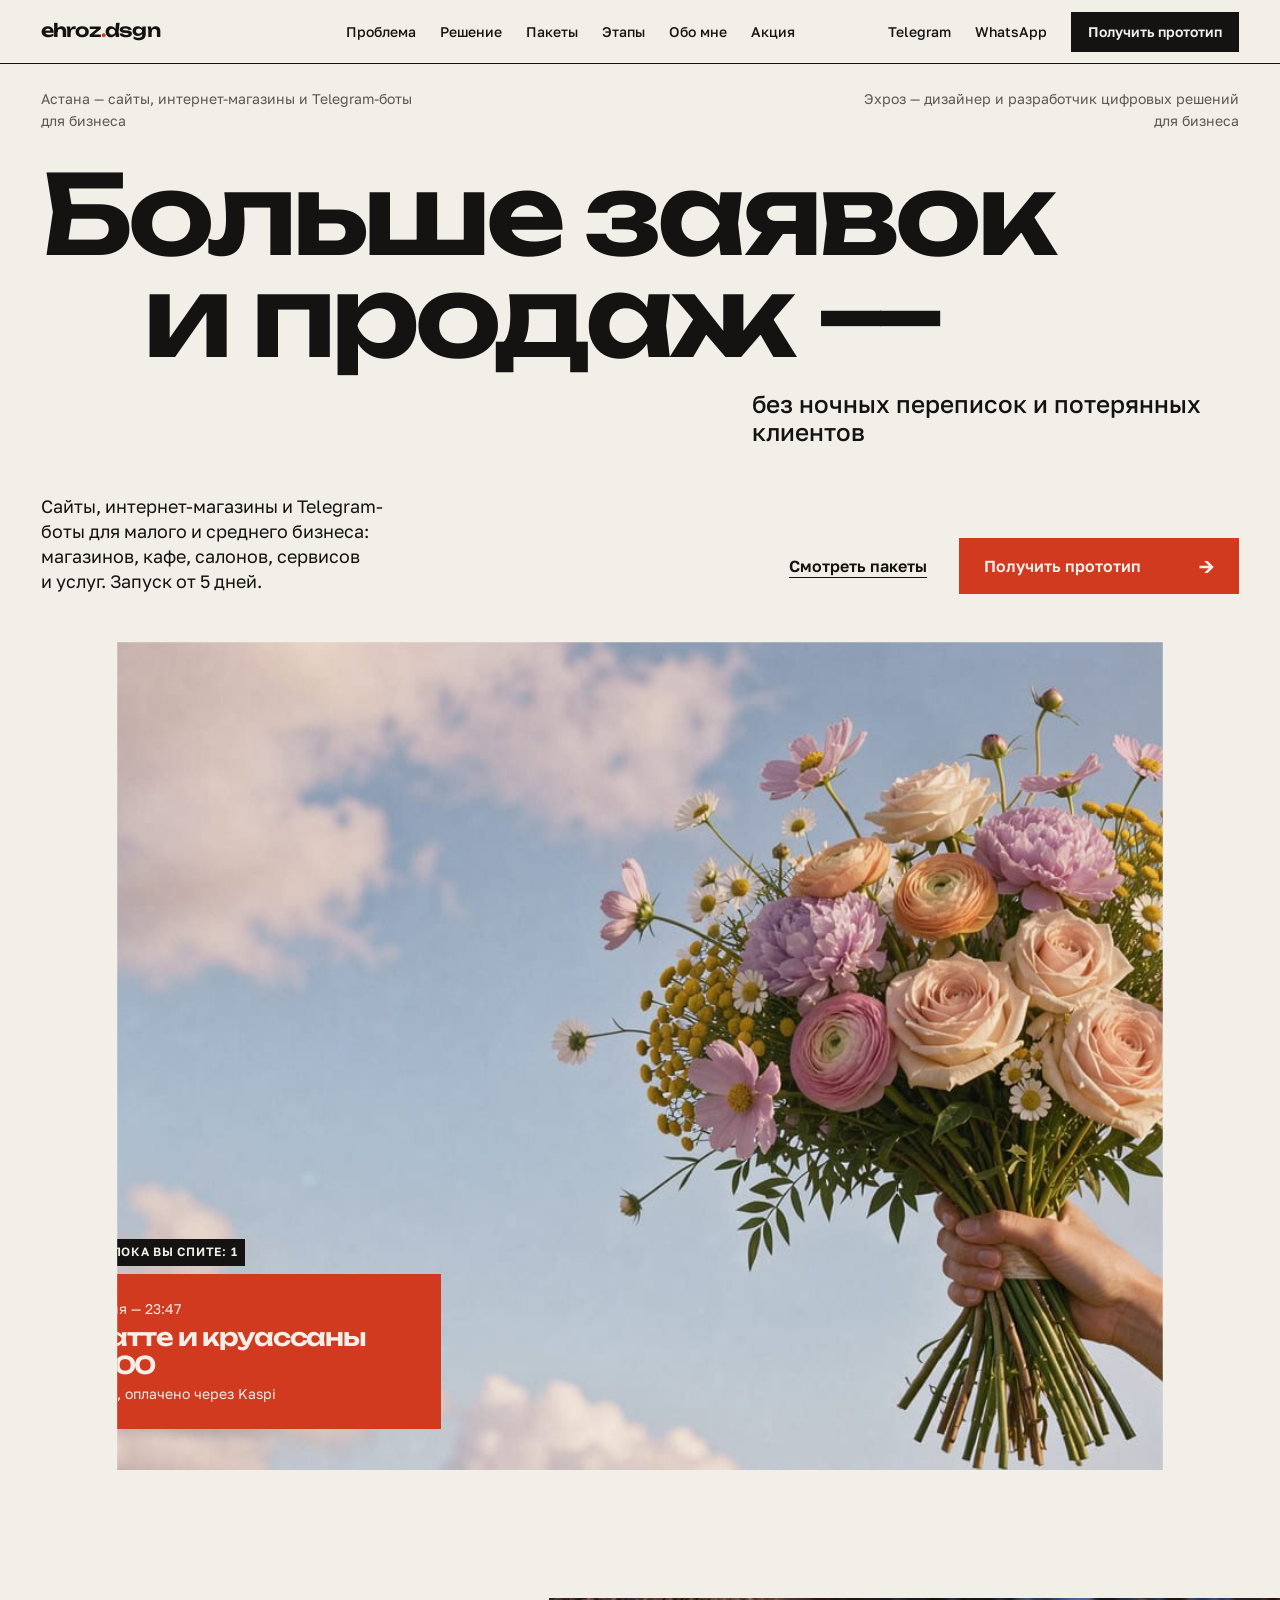
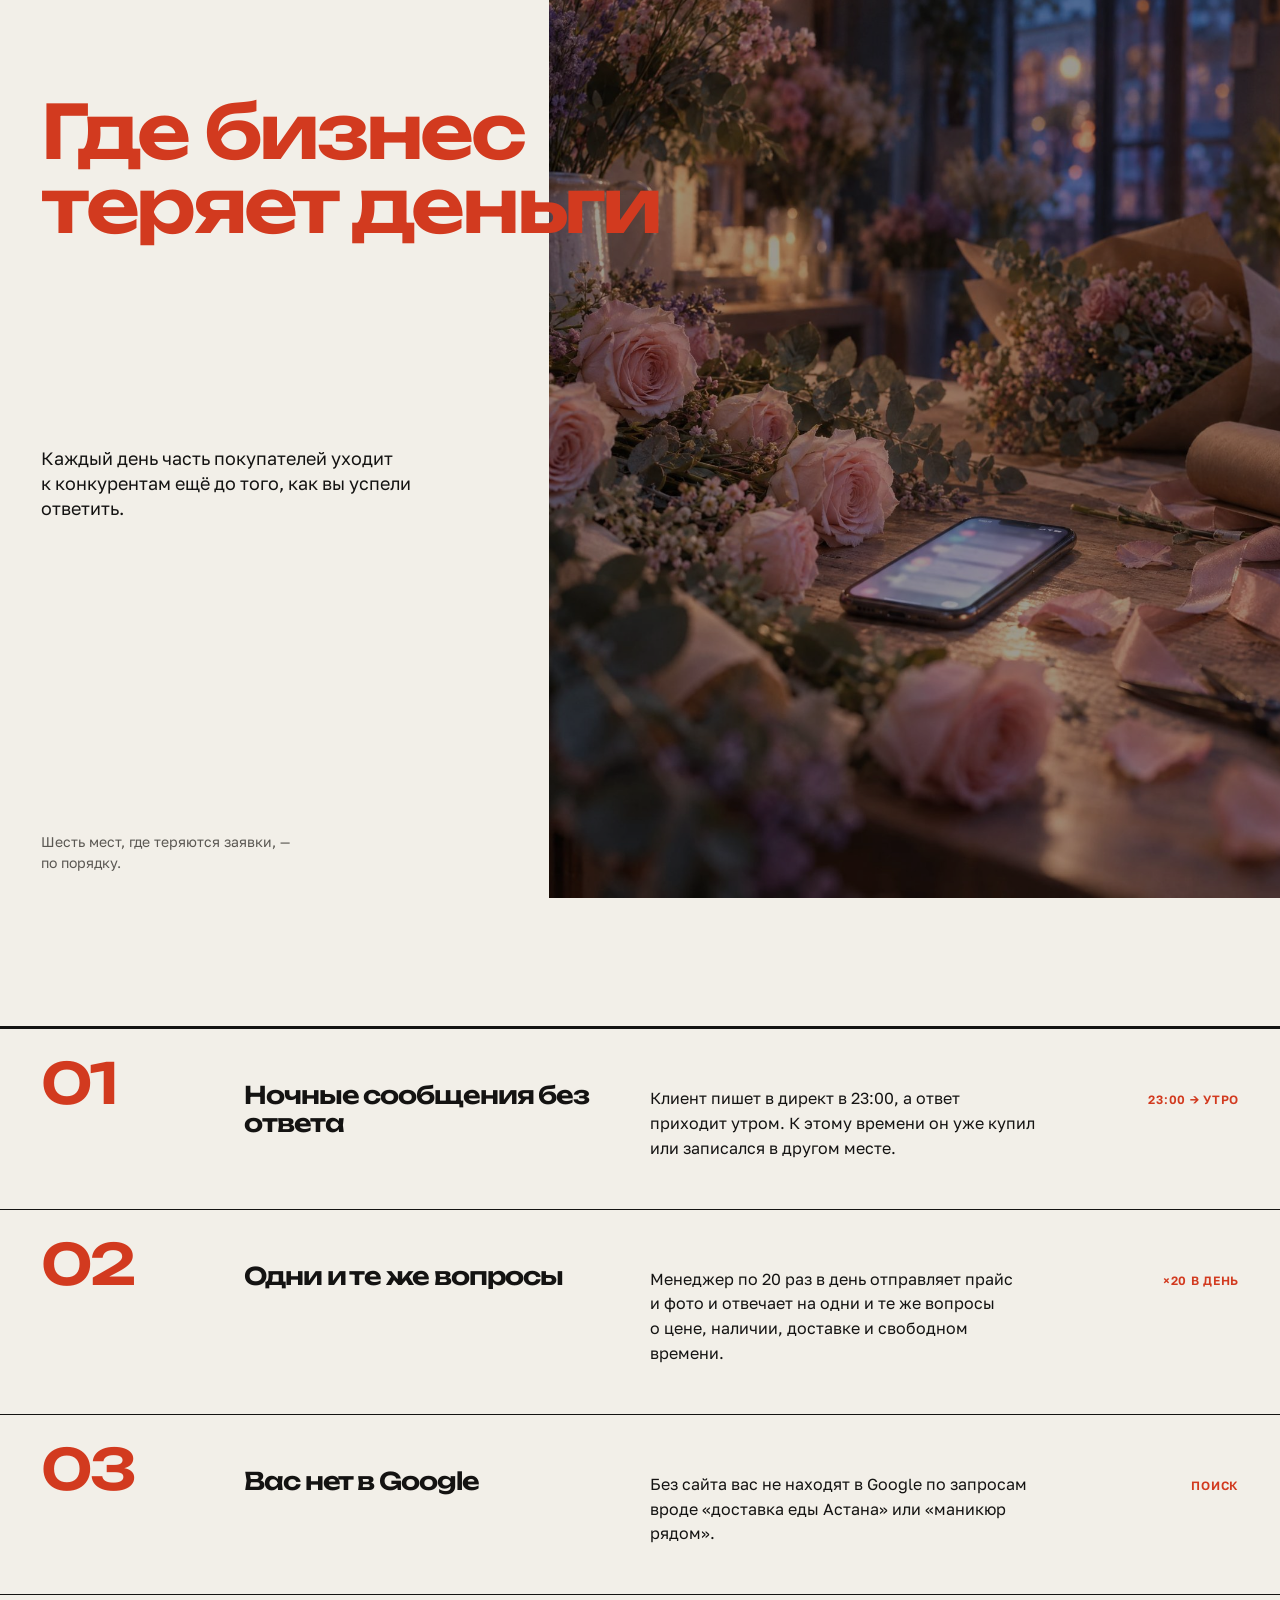
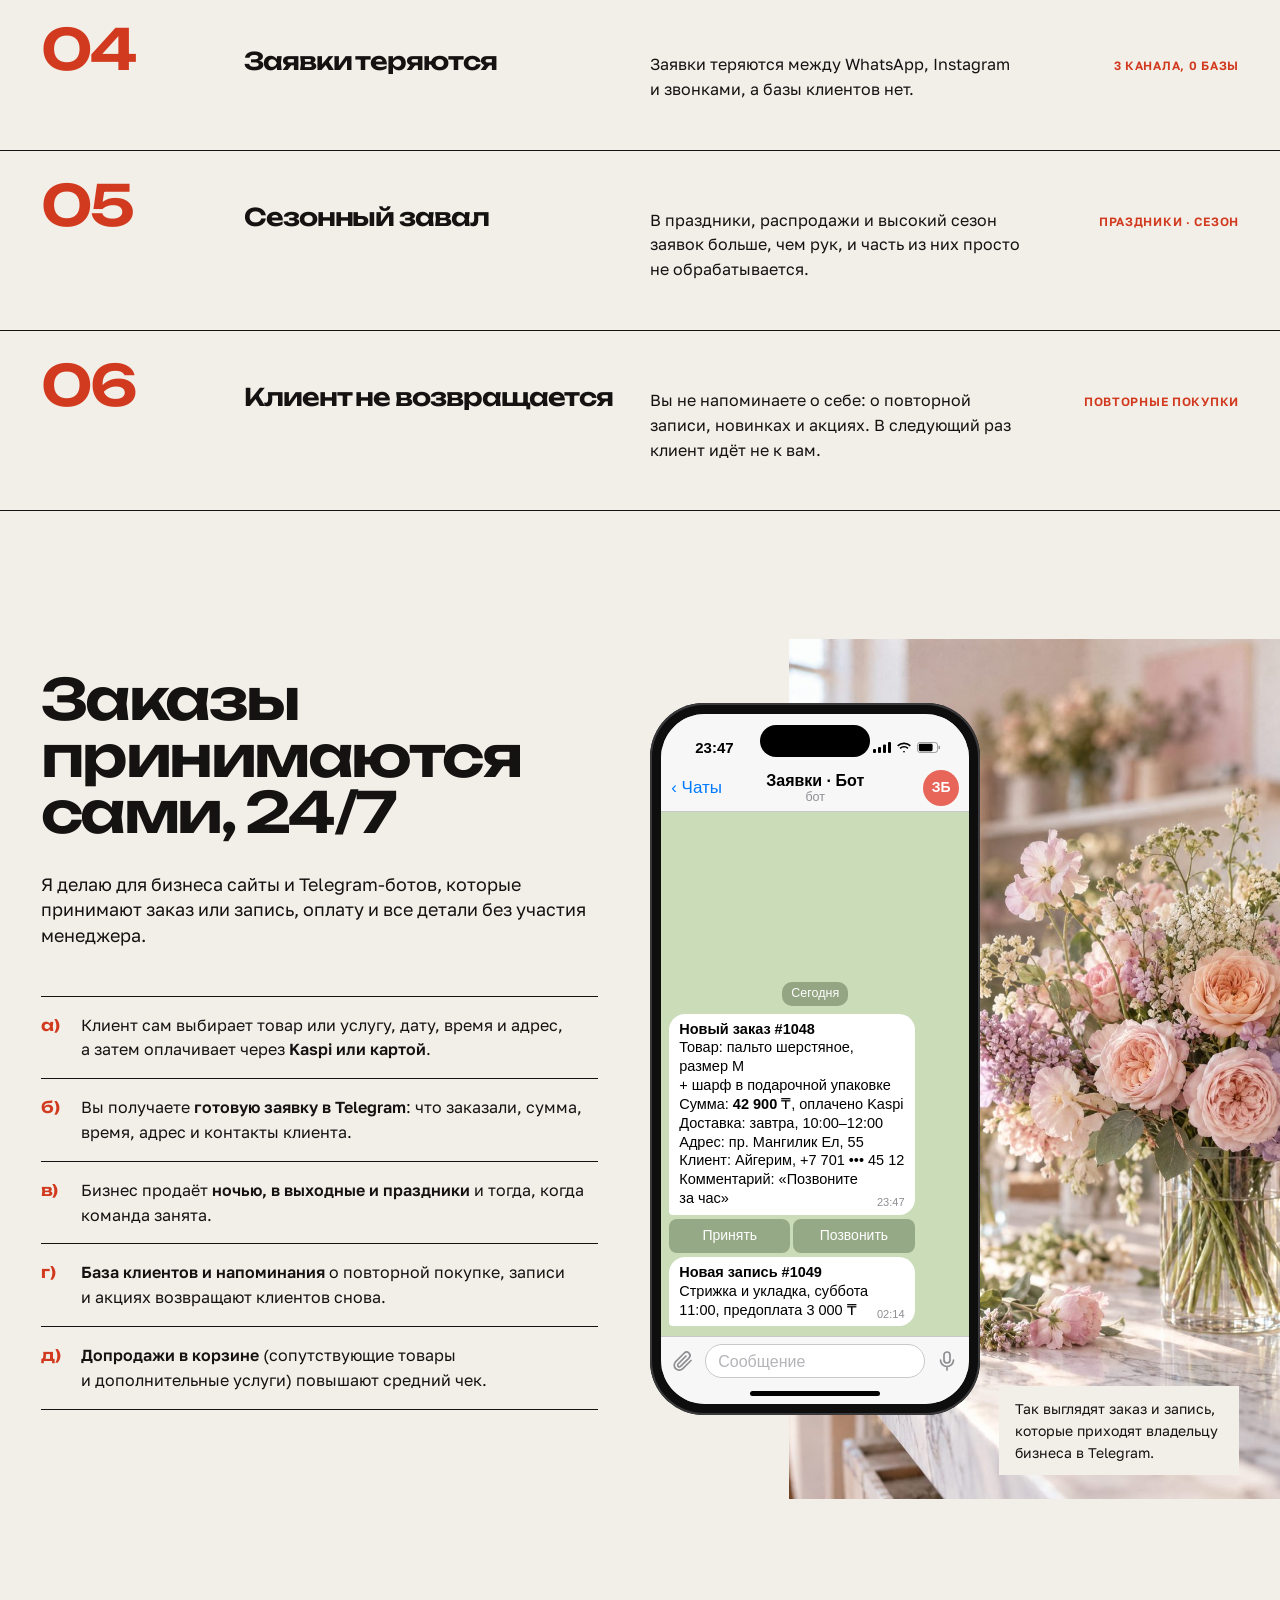
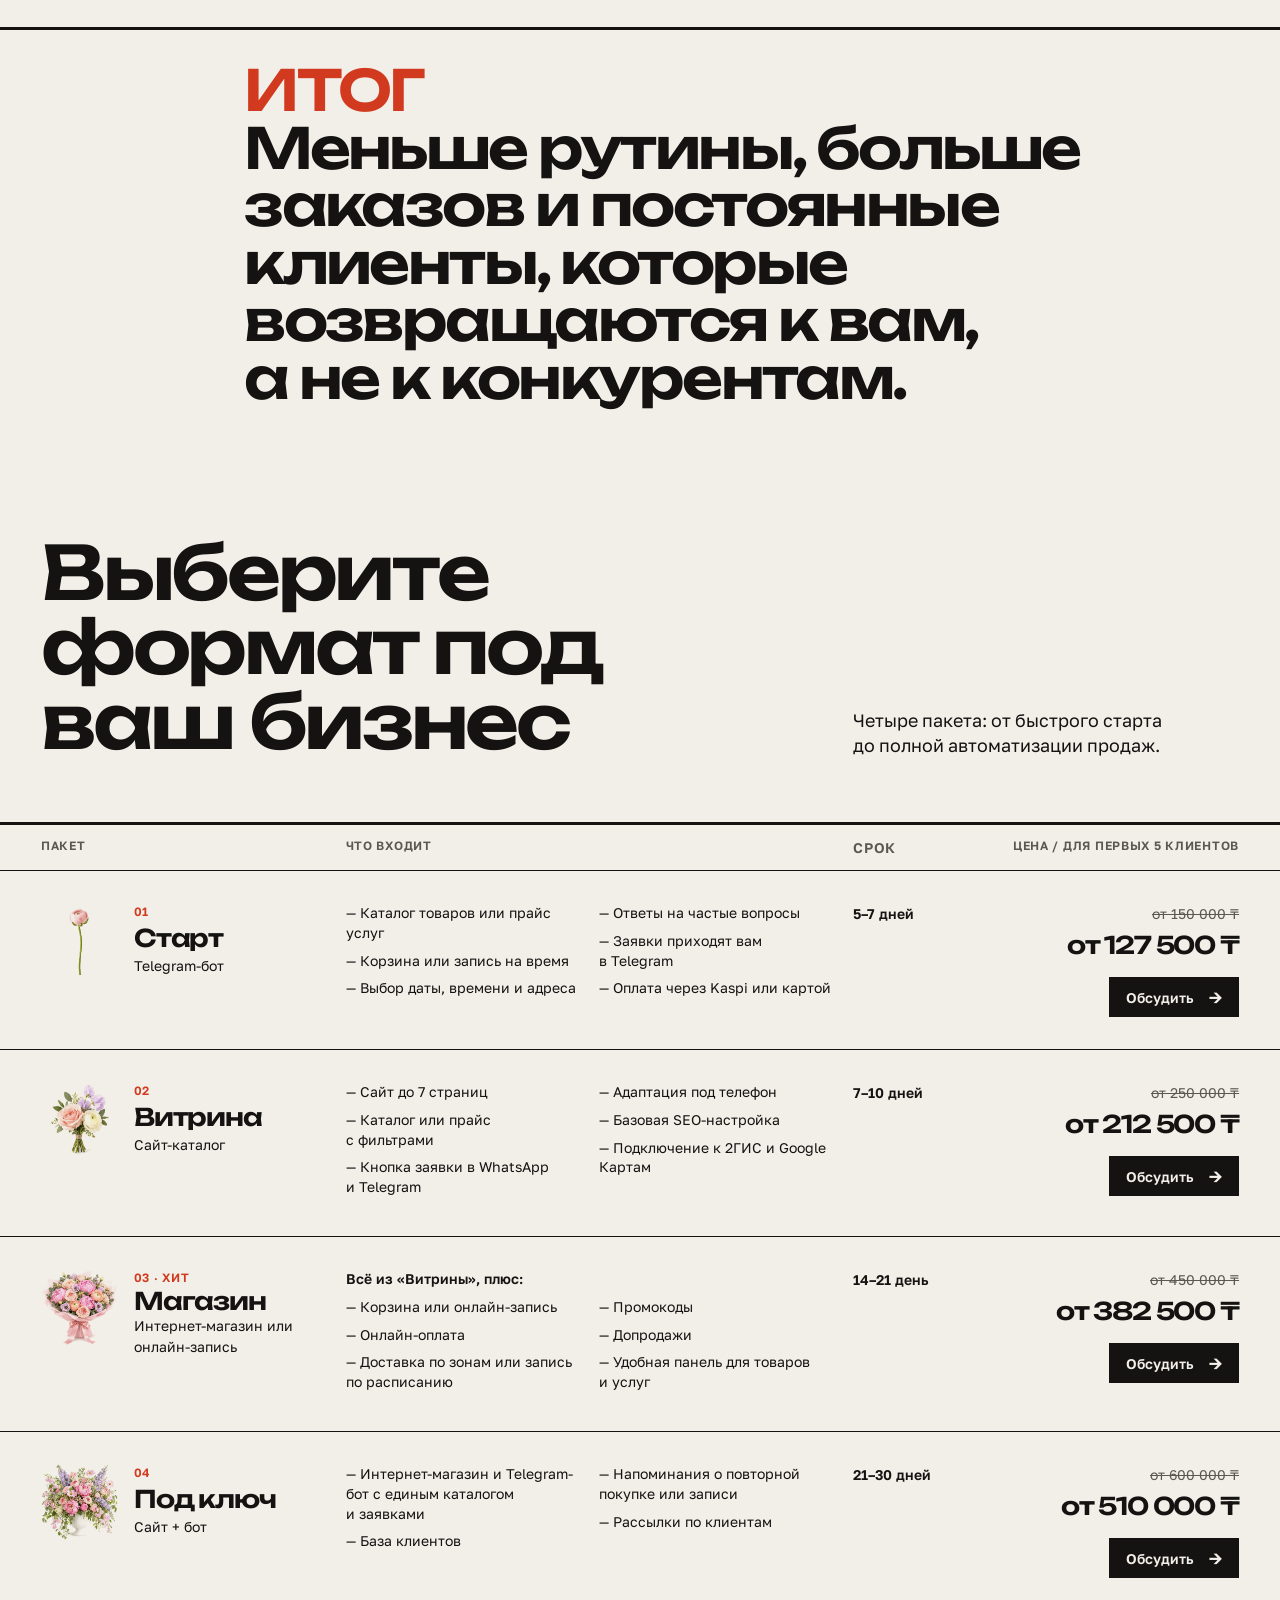
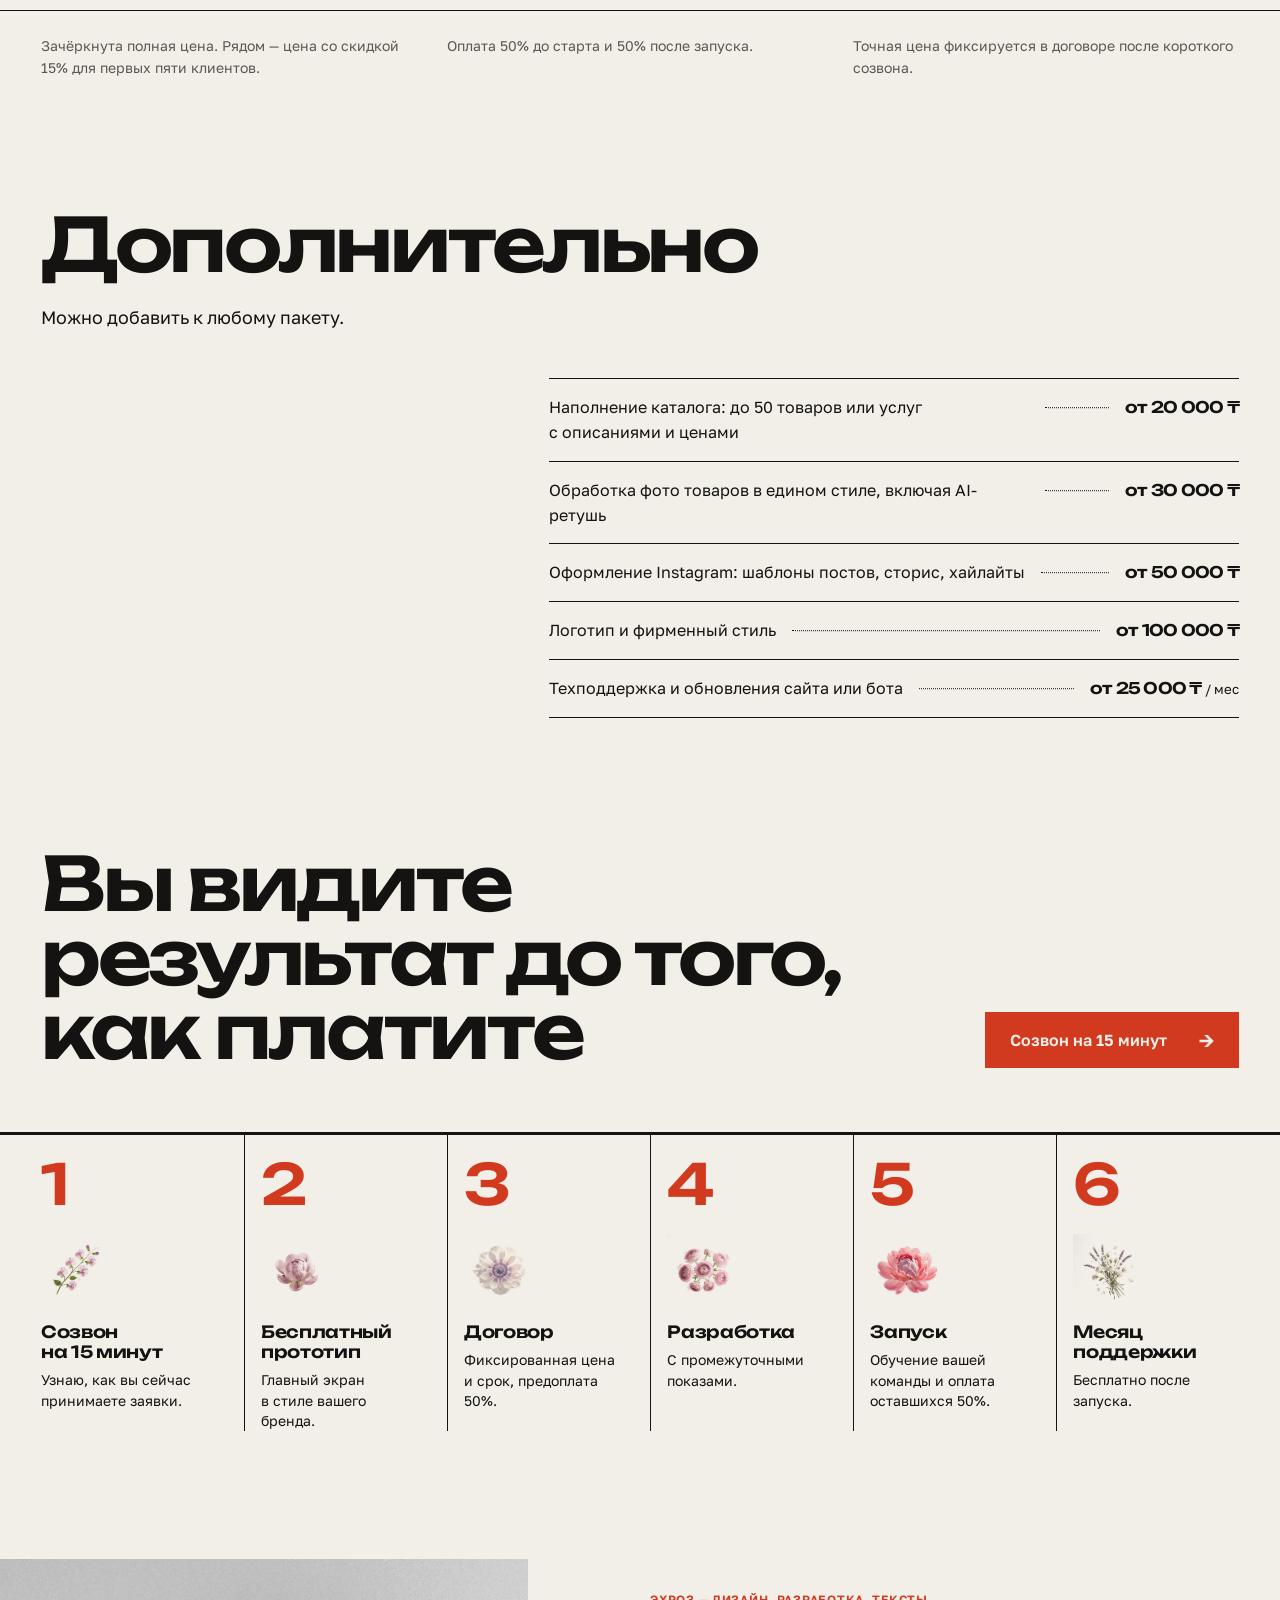
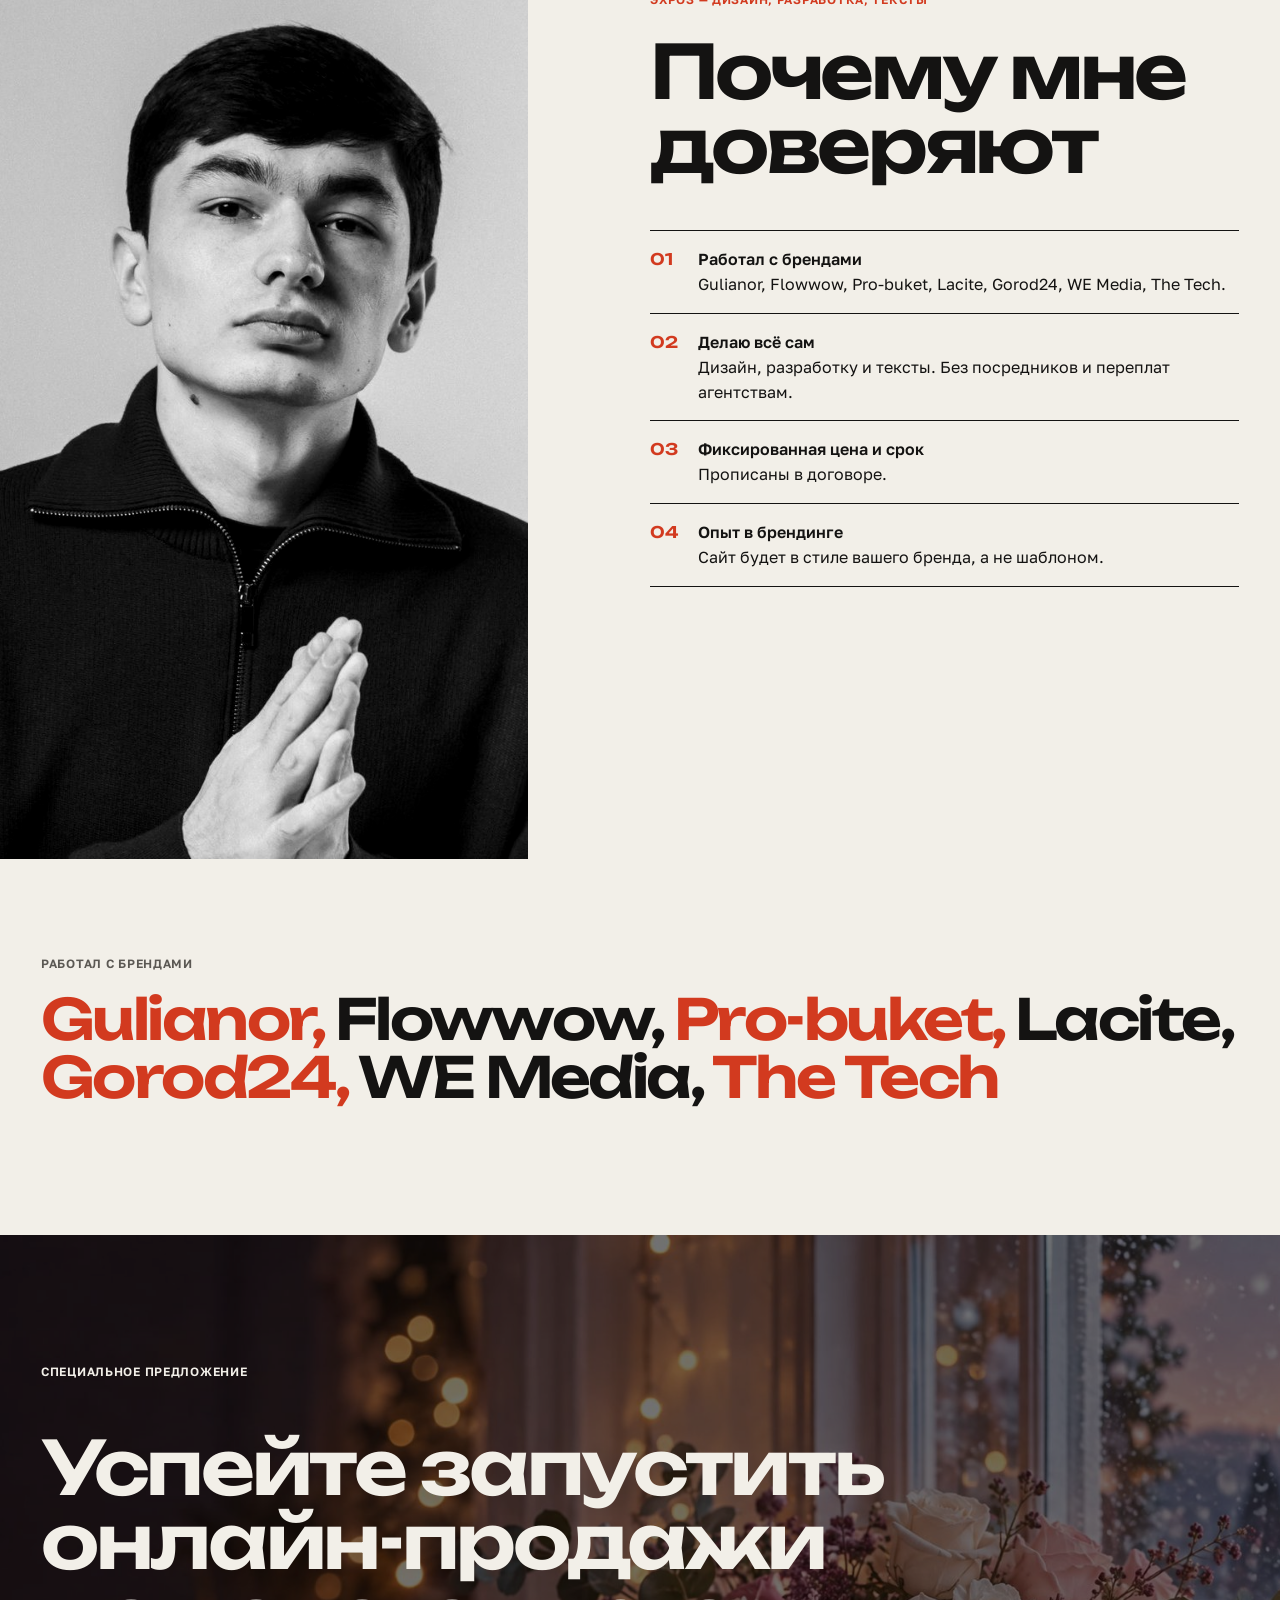
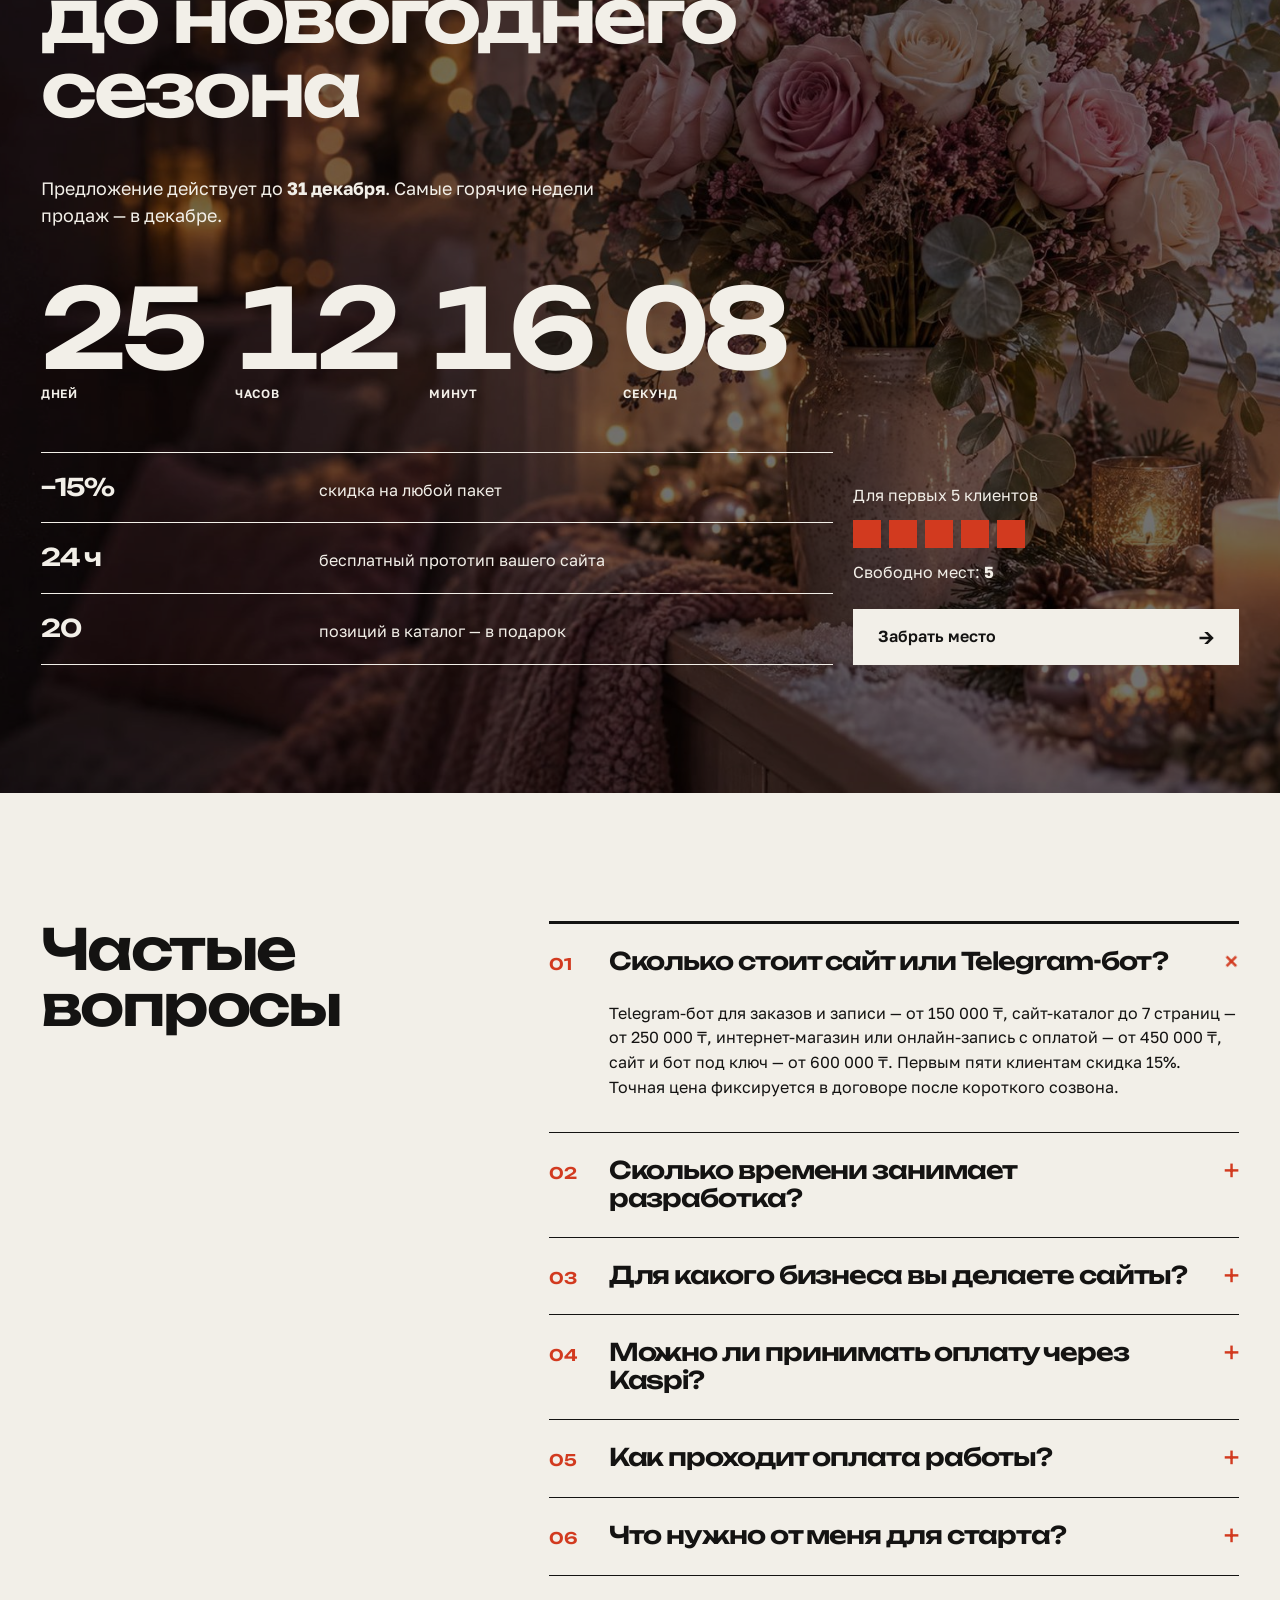
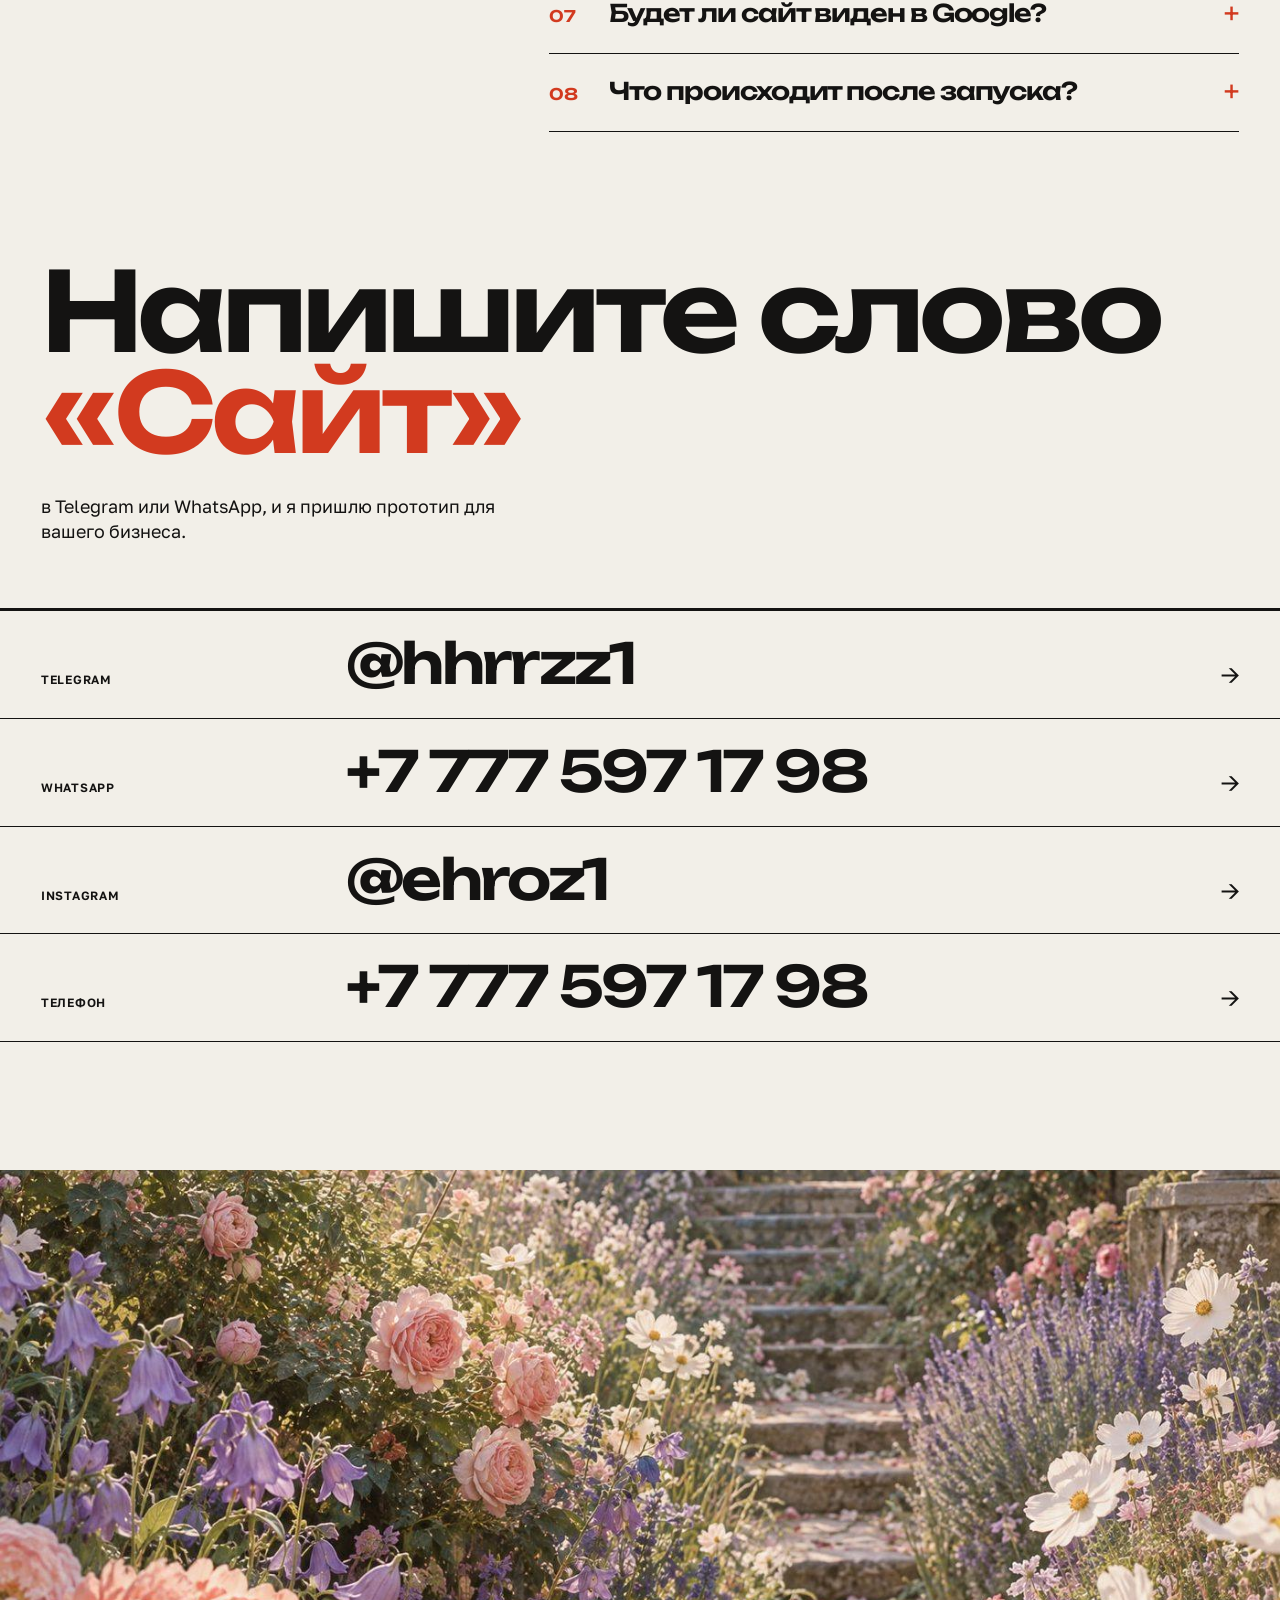
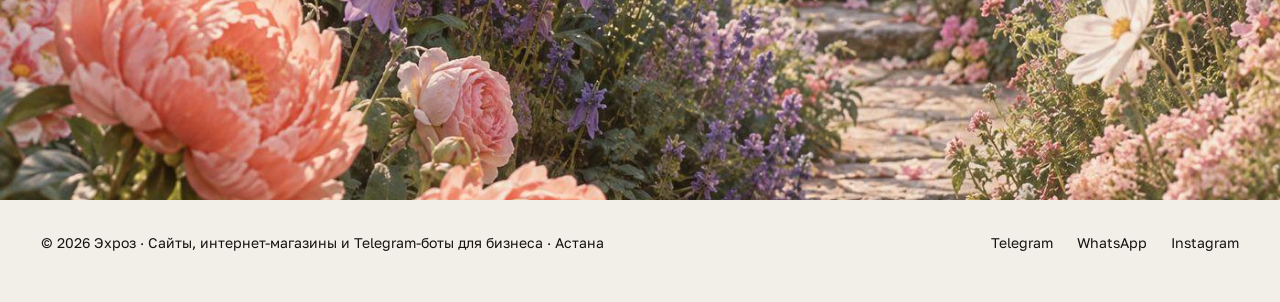
==== commit 206445cc: "Add SEO and AI-search setup - Meta: robots, canonical, hreflang ru-KZ, geo (Astana), full Open   Gra" ====
--- a/index.html
+++ b/index.html
@@ -6,19 +6,292 @@
   <title>Сайты, интернет-магазины и Telegram-боты для бизнеса в Астане · ehroz.dsgn</title>
   <meta name="description" content="Больше заявок и продаж — без ночных переписок и потерянных клиентов. Сайты, интернет-магазины и Telegram-боты для малого и среднего бизнеса в Астане. Запуск от 5 дней.">
   <meta name="theme-color" content="#F2EFE8">
+  <meta name="robots" content="index, follow, max-image-preview:large, max-snippet:-1">
+  <meta name="author" content="Эхроз">
+  <meta name="geo.region" content="KZ-71">
+  <meta name="geo.placename" content="Астана">
+  <link rel="canonical" href="https://dsgn.ehroz.web.picta.cc/">
+  <link rel="alternate" hreflang="ru-KZ" href="https://dsgn.ehroz.web.picta.cc/">
+  <link rel="alternate" hreflang="x-default" href="https://dsgn.ehroz.web.picta.cc/">
+  <link rel="sitemap" type="application/xml" href="/sitemap.xml">
+  <meta property="og:site_name" content="ehroz.dsgn">
+  <meta property="og:url" content="https://dsgn.ehroz.web.picta.cc/">
   <meta property="og:type" content="website">
   <meta property="og:locale" content="ru_RU">
   <meta property="og:title" content="Больше заявок и продаж — без ночных переписок">
   <meta property="og:description" content="Сайты, интернет-магазины и Telegram-боты для бизнеса в Астане. Запуск от 5 дней.">
   <meta property="og:image" content="https://dsgn.ehroz.web.picta.cc/assets/img/og.jpg">
+  <meta property="og:image:width" content="1200">
+  <meta property="og:image:height" content="630">
+  <meta property="og:image:alt" content="Сайты, интернет-магазины и Telegram-боты для бизнеса в Астане">
   <meta name="twitter:card" content="summary_large_image">
+  <meta name="twitter:title" content="Больше заявок и продаж — без ночных переписок">
+  <meta name="twitter:description" content="Сайты, интернет-магазины и Telegram-боты для бизнеса в Астане. Запуск от 5 дней.">
+  <meta name="twitter:image" content="https://dsgn.ehroz.web.picta.cc/assets/img/og.jpg">
   <link rel="icon" href="assets/favicon.svg" type="image/svg+xml">
+  <link rel="icon" href="assets/favicon-32.png" sizes="32x32" type="image/png">
+  <link rel="apple-touch-icon" href="assets/apple-touch-icon.png">
+  <link rel="manifest" href="site.webmanifest">
   <link rel="preconnect" href="https://fonts.googleapis.com">
   <link rel="preconnect" href="https://fonts.gstatic.com" crossorigin>
   <link href="https://fonts.googleapis.com/css2?family=Unbounded:wght@400;600&family=Golos+Text:wght@400;500;600&display=swap" rel="stylesheet">
   <link rel="preload" as="image" href="assets/img/hero.jpg">
   <link rel="stylesheet" href="css/tokens.css">
   <link rel="stylesheet" href="css/editorial.css">
+  <script type="application/ld+json">
+{
+ "@context": "https://schema.org",
+ "@graph": [
+  {
+   "@type": "WebSite",
+   "@id": "https://dsgn.ehroz.web.picta.cc/#website",
+   "url": "https://dsgn.ehroz.web.picta.cc/",
+   "name": "ehroz.dsgn",
+   "inLanguage": "ru-KZ",
+   "publisher": {
+    "@id": "https://dsgn.ehroz.web.picta.cc/#business"
+   }
+  },
+  {
+   "@type": "WebPage",
+   "@id": "https://dsgn.ehroz.web.picta.cc/#webpage",
+   "url": "https://dsgn.ehroz.web.picta.cc/",
+   "name": "Сайты, интернет-магазины и Telegram-боты для бизнеса в Астане",
+   "inLanguage": "ru-KZ",
+   "isPartOf": {
+    "@id": "https://dsgn.ehroz.web.picta.cc/#website"
+   },
+   "about": {
+    "@id": "https://dsgn.ehroz.web.picta.cc/#business"
+   },
+   "primaryImageOfPage": "https://dsgn.ehroz.web.picta.cc/assets/img/og.jpg",
+   "dateModified": "2026-11-04"
+  },
+  {
+   "@type": "Person",
+   "@id": "https://dsgn.ehroz.web.picta.cc/#person",
+   "name": "Эхроз",
+   "jobTitle": "Дизайнер и разработчик сайтов и Telegram-ботов",
+   "image": "https://dsgn.ehroz.web.picta.cc/assets/img/about.jpg",
+   "url": "https://dsgn.ehroz.web.picta.cc/",
+   "sameAs": [
+    "https://instagram.com/ehroz1",
+    "https://t.me/hhrrzz1"
+   ],
+   "knowsAbout": [
+    "веб-дизайн",
+    "разработка сайтов",
+    "интернет-магазины",
+    "Telegram-боты",
+    "брендинг",
+    "SEO"
+   ]
+  },
+  {
+   "@type": "ProfessionalService",
+   "@id": "https://dsgn.ehroz.web.picta.cc/#business",
+   "name": "ehroz.dsgn — сайты и Telegram-боты для бизнеса",
+   "description": "Сайты, интернет-магазины и Telegram-боты для малого и среднего бизнеса в Астане: заказы, запись и оплата через Kaspi без участия менеджера. Бесплатный прототип за 24 часа, запуск от 5 дней.",
+   "url": "https://dsgn.ehroz.web.picta.cc/",
+   "image": "https://dsgn.ehroz.web.picta.cc/assets/img/og.jpg",
+   "logo": "https://dsgn.ehroz.web.picta.cc/assets/favicon.svg",
+   "telephone": "+77775971798",
+   "priceRange": "150 000 – 600 000 ₸",
+   "currenciesAccepted": "KZT",
+   "address": {
+    "@type": "PostalAddress",
+    "addressLocality": "Астана",
+    "addressCountry": "KZ"
+   },
+   "areaServed": [
+    {
+     "@type": "City",
+     "name": "Астана"
+    },
+    {
+     "@type": "Country",
+     "name": "Казахстан"
+    }
+   ],
+   "founder": {
+    "@id": "https://dsgn.ehroz.web.picta.cc/#person"
+   },
+   "sameAs": [
+    "https://instagram.com/ehroz1",
+    "https://t.me/hhrrzz1"
+   ],
+   "contactPoint": [
+    {
+     "@type": "ContactPoint",
+     "contactType": "sales",
+     "telephone": "+77775971798",
+     "availableLanguage": [
+      "ru",
+      "kk"
+     ],
+     "url": "https://wa.me/77775971798"
+    }
+   ],
+   "hasOfferCatalog": {
+    "@type": "OfferCatalog",
+    "name": "Пакеты",
+    "itemListElement": [
+     {
+      "@type": "Offer",
+      "name": "Старт — Telegram-бот",
+      "description": "Каталог товаров или прайс услуг, корзина или запись на время, заявки в Telegram, оплата через Kaspi или картой. Срок 5–7 дней.",
+      "priceCurrency": "KZT",
+      "price": 150000,
+      "priceSpecification": {
+       "@type": "PriceSpecification",
+       "minPrice": 150000,
+       "priceCurrency": "KZT"
+      },
+      "itemOffered": {
+       "@type": "Service",
+       "name": "Telegram-бот",
+       "provider": {
+        "@id": "https://dsgn.ehroz.web.picta.cc/#business"
+       },
+       "areaServed": "Астана"
+      }
+     },
+     {
+      "@type": "Offer",
+      "name": "Витрина — сайт-каталог",
+      "description": "Сайт до 7 страниц, каталог или прайс с фильтрами, кнопка заявки в WhatsApp и Telegram, адаптация под телефон, базовое SEO, 2ГИС и Google Карты. Срок 7–10 дней.",
+      "priceCurrency": "KZT",
+      "price": 250000,
+      "priceSpecification": {
+       "@type": "PriceSpecification",
+       "minPrice": 250000,
+       "priceCurrency": "KZT"
+      },
+      "itemOffered": {
+       "@type": "Service",
+       "name": "сайт-каталог",
+       "provider": {
+        "@id": "https://dsgn.ehroz.web.picta.cc/#business"
+       },
+       "areaServed": "Астана"
+      }
+     },
+     {
+      "@type": "Offer",
+      "name": "Магазин — интернет-магазин или онлайн-запись",
+      "description": "Корзина или онлайн-запись, онлайн-оплата, доставка по зонам или запись по расписанию, промокоды, допродажи, панель управления. Срок 14–21 день.",
+      "priceCurrency": "KZT",
+      "price": 450000,
+      "priceSpecification": {
+       "@type": "PriceSpecification",
+       "minPrice": 450000,
+       "priceCurrency": "KZT"
+      },
+      "itemOffered": {
+       "@type": "Service",
+       "name": "интернет-магазин или онлайн-запись",
+       "provider": {
+        "@id": "https://dsgn.ehroz.web.picta.cc/#business"
+       },
+       "areaServed": "Астана"
+      }
+     },
+     {
+      "@type": "Offer",
+      "name": "Под ключ — сайт + Telegram-бот",
+      "description": "Интернет-магазин и Telegram-бот с единым каталогом и заявками, база клиентов, напоминания, рассылки. Срок 21–30 дней.",
+      "priceCurrency": "KZT",
+      "price": 600000,
+      "priceSpecification": {
+       "@type": "PriceSpecification",
+       "minPrice": 600000,
+       "priceCurrency": "KZT"
+      },
+      "itemOffered": {
+       "@type": "Service",
+       "name": "сайт + Telegram-бот",
+       "provider": {
+        "@id": "https://dsgn.ehroz.web.picta.cc/#business"
+       },
+       "areaServed": "Астана"
+      }
+     }
+    ]
+   }
+  },
+  {
+   "@type": "FAQPage",
+   "@id": "https://dsgn.ehroz.web.picta.cc/#faq",
+   "mainEntity": [
+    {
+     "@type": "Question",
+     "name": "Сколько стоит сайт или Telegram-бот?",
+     "acceptedAnswer": {
+      "@type": "Answer",
+      "text": "Telegram-бот для заказов и записи — от 150 000 ₸, сайт-каталог до 7 страниц — от 250 000 ₸, интернет-магазин или онлайн-запись с оплатой — от 450 000 ₸, сайт и бот под ключ — от 600 000 ₸. Первым пяти клиентам скидка 15%. Точная цена фиксируется в договоре после короткого созвона."
+     }
+    },
+    {
+     "@type": "Question",
+     "name": "Сколько времени занимает разработка?",
+     "acceptedAnswer": {
+      "@type": "Answer",
+      "text": "Telegram-бот — 5–7 дней, сайт-каталог — 7–10 дней, интернет-магазин — 14–21 день, сайт и бот под ключ — 21–30 дней."
+     }
+    },
+    {
+     "@type": "Question",
+     "name": "Для какого бизнеса вы делаете сайты?",
+     "acceptedAnswer": {
+      "@type": "Answer",
+      "text": "Для малого и среднего бизнеса в Астане: магазинов, кафе и доставки еды, салонов красоты, клиник, автосервисов, фитнес-клубов, школ и других сервисов, которые принимают заказы или записи."
+     }
+    },
+    {
+     "@type": "Question",
+     "name": "Можно ли принимать оплату через Kaspi?",
+     "acceptedAnswer": {
+      "@type": "Answer",
+      "text": "Да. Клиент оплачивает заказ или предоплату за запись через Kaspi или банковской картой, а вы получаете готовую заявку с отметкой об оплате в Telegram."
+     }
+    },
+    {
+     "@type": "Question",
+     "name": "Как проходит оплата работы?",
+     "acceptedAnswer": {
+      "@type": "Answer",
+      "text": "50% до старта и 50% после запуска. Цена и срок фиксируются в договоре. До любой оплаты я бесплатно делаю прототип главного экрана, чтобы вы видели результат."
+     }
+    },
+    {
+     "@type": "Question",
+     "name": "Что нужно от меня для старта?",
+     "acceptedAnswer": {
+      "@type": "Answer",
+      "text": "Короткий созвон на 15 минут, фото товаров или услуг, цены и логотип, если он есть. Тексты, дизайн и разработку я делаю сам."
+     }
+    },
+    {
+     "@type": "Question",
+     "name": "Будет ли сайт виден в Google?",
+     "acceptedAnswer": {
+      "@type": "Answer",
+      "text": "Да, в каждый сайт входит базовая SEO-настройка и подключение к 2ГИС и Google Картам, чтобы вас находили по запросам вроде «доставка еды Астана» или «маникюр рядом»."
+     }
+    },
+    {
+     "@type": "Question",
+     "name": "Что происходит после запуска?",
+     "acceptedAnswer": {
+      "@type": "Answer",
+      "text": "Я обучаю вашу команду и месяц бесплатно поддерживаю сайт или бота. Дальше техподдержка и обновления — от 25 000 ₸ в месяц."
+     }
+    }
+   ]
+  }
+ ]
+}
+  </script>
   <script src="js/config.js" defer></script>
   <script src="js/site.js" defer></script>
 </head>
@@ -52,6 +325,7 @@
       <a href="#process">Этапы</a>
       <a href="#trust">Обо мне</a>
       <a href="#offer">Акция</a>
+      <a href="#faq">Вопросы</a>
       <a href="#contact">Контакты</a>
     </nav>
     <div class="menu__foot">
@@ -474,7 +748,48 @@
       </div>
     </section>
 
-    <!-- 9. Контакты -->
+    <!-- 9. Вопросы и ответы -->
+    <section class="section faq" id="faq">
+      <div class="grid faq__grid">
+        <h2 class="h-section faq__title">Частые вопросы</h2>
+        <div class="faq__list">
+          <details class="faq__item" open>
+            <summary><span class="faq__num">01</span><h3>Сколько стоит сайт или Telegram-бот?</h3></summary>
+            <p>Telegram-бот для заказов и записи — от 150 000 ₸, сайт-каталог до 7 страниц — от 250 000 ₸, интернет-магазин или онлайн-запись с оплатой — от 450 000 ₸, сайт и бот под ключ — от 600 000 ₸. Первым пяти клиентам скидка 15%. Точная цена фиксируется в договоре после короткого созвона.</p>
+          </details>
+          <details class="faq__item">
+            <summary><span class="faq__num">02</span><h3>Сколько времени занимает разработка?</h3></summary>
+            <p>Telegram-бот — 5–7 дней, сайт-каталог — 7–10 дней, интернет-магазин — 14–21 день, сайт и бот под ключ — 21–30 дней.</p>
+          </details>
+          <details class="faq__item">
+            <summary><span class="faq__num">03</span><h3>Для какого бизнеса вы делаете сайты?</h3></summary>
+            <p>Для малого и среднего бизнеса в Астане: магазинов, кафе и доставки еды, салонов красоты, клиник, автосервисов, фитнес-клубов, школ и других сервисов, которые принимают заказы или записи.</p>
+          </details>
+          <details class="faq__item">
+            <summary><span class="faq__num">04</span><h3>Можно ли принимать оплату через Kaspi?</h3></summary>
+            <p>Да. Клиент оплачивает заказ или предоплату за запись через Kaspi или банковской картой, а вы получаете готовую заявку с отметкой об оплате в Telegram.</p>
+          </details>
+          <details class="faq__item">
+            <summary><span class="faq__num">05</span><h3>Как проходит оплата работы?</h3></summary>
+            <p>50% до старта и 50% после запуска. Цена и срок фиксируются в договоре. До любой оплаты я бесплатно делаю прототип главного экрана, чтобы вы видели результат.</p>
+          </details>
+          <details class="faq__item">
+            <summary><span class="faq__num">06</span><h3>Что нужно от меня для старта?</h3></summary>
+            <p>Короткий созвон на 15 минут, фото товаров или услуг, цены и логотип, если он есть. Тексты, дизайн и разработку я делаю сам.</p>
+          </details>
+          <details class="faq__item">
+            <summary><span class="faq__num">07</span><h3>Будет ли сайт виден в Google?</h3></summary>
+            <p>Да, в каждый сайт входит базовая SEO-настройка и подключение к 2ГИС и Google Картам, чтобы вас находили по запросам вроде «доставка еды Астана» или «маникюр рядом».</p>
+          </details>
+          <details class="faq__item">
+            <summary><span class="faq__num">08</span><h3>Что происходит после запуска?</h3></summary>
+            <p>Я обучаю вашу команду и месяц бесплатно поддерживаю сайт или бота. Дальше техподдержка и обновления — от 25 000 ₸ в месяц.</p>
+          </details>
+        </div>
+      </div>
+    </section>
+
+    <!-- 10. Контакты -->
     <section class="section contact" id="contact">
       <div class="grid">
         <h2 class="contact__title">Напишите слово <span>«Сайт»</span></h2>
--- a/css/editorial.css
+++ b/css/editorial.css
@@ -849,6 +849,54 @@
   overflow: hidden;
 }
 .contact__photo img { width: 100%; height: 100%; object-fit: cover; object-position: 50% 62%; }
+
+/* ---------- Частые вопросы ---------- */
+
+.faq__grid { align-items: start; }
+.faq__title { grid-column: 1 / span 5; position: sticky; top: calc(var(--nav-h) + var(--s-6)); font-size: var(--fs-xl); hyphens: manual; }
+.faq__item h3 { hyphens: manual; }
+.faq__list { grid-column: 6 / -1; border-top: var(--rule-bold); }
+.faq__item { border-bottom: var(--rule-thin); }
+.faq__item summary {
+  display: grid;
+  grid-template-columns: 3em minmax(0, 1fr) auto;
+  align-items: baseline;
+  gap: var(--s-3);
+  padding: var(--s-5) 0;
+  cursor: pointer;
+  list-style: none;
+}
+.faq__item summary::-webkit-details-marker { display: none; }
+.faq__item summary::after {
+  content: '+';
+  font-family: var(--font-display);
+  font-size: var(--fs-l);
+  line-height: 1;
+  color: var(--c-accent);
+  transition: transform var(--dur-fast) var(--ease);
+}
+.faq__item[open] summary::after { transform: rotate(45deg); }
+.faq__item summary:hover h3 { color: var(--c-accent); }
+.faq__num { font-family: var(--font-display); font-weight: var(--fw-display); color: var(--c-accent); }
+.faq__item h3 {
+  font-family: var(--font-display);
+  font-size: var(--fs-l);
+  font-weight: var(--fw-display);
+  line-height: var(--lh-sub);
+  letter-spacing: var(--track-display);
+  transition: color var(--dur-fast) var(--ease);
+}
+.faq__item p { padding: 0 0 var(--s-6) calc(3em + var(--s-3)); max-width: 44em; }
+
+@media (max-width: 900px) {
+  .faq__title,
+  .faq__list { grid-column: 1 / -1; }
+  .faq__title { position: static; margin-bottom: var(--s-7); }
+}
+@media (max-width: 720px) {
+  .faq__item summary { grid-template-columns: 2.2em minmax(0, 1fr) auto; }
+  .faq__item p { padding-left: 0; }
+}
 
 .footer {
   padding-block: var(--s-6) var(--s-7);
